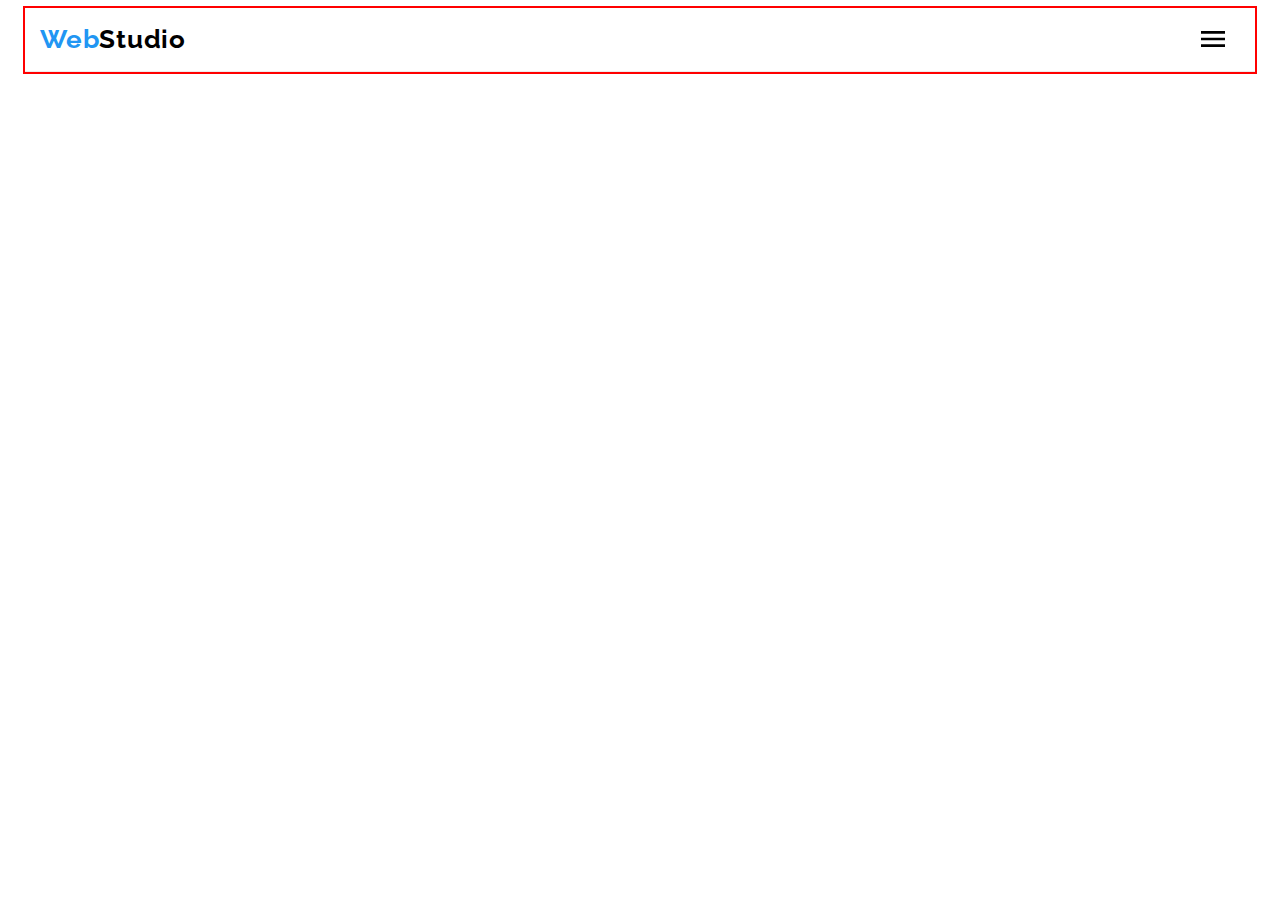
==== index.html @ 974c889e "header__mobile" ====
<!DOCTYPE html>
<html lang="uk">
  <head>
    <meta charset="UTF-8" />
    <meta http-equiv="X-UA-Compatible" content="IE=edge" />
    <meta name="viewport" content="width=device-width, initial-scale=1.0" />
    <title>WebStudio</title>
    <link rel="preconnect" href="https://fonts.googleapis.com" />
    <link rel="preconnect" href="https://fonts.gstatic.com" crossorigin />
    <link
      href="https://fonts.googleapis.com/css2?family=Raleway:wght@700&family=Roboto:wght@400;500;700;900&display=swap"
      rel="stylesheet"
    />
    <link
      rel="stylesheet"
      href="https://cdnjs.cloudflare.com/ajax/libs/modern-normalize/1.1.0/modern-normalize.min.css"
      integrity="sha512-wpPYUAdjBVSE4KJnH1VR1HeZfpl1ub8YT/NKx4PuQ5NmX2tKuGu6U/JRp5y+Y8XG2tV+wKQpNHVUX03MfMFn9Q=="
      crossorigin="anonymous"
      referrerpolicy="no-referrer"
    />
    <!-- <link rel="stylesheet" href="./css/styles.css" /> -->
    <link rel="stylesheet" href="./css/main.min.css" />
  </head>
  <body>
    <!--Верхня лінія/Header-->
    <header class="header">
      <div class="container header__container">
        <nav class="header__navigation">
          <a href="" class="logo header__logo" lang="en"
            >Web<span class="header__logo-studio">Studio</span></a
          >
          <button type="button" class="header__menu-open" data-modal-open>
            <svg width="40" height="40">
              <use href="./images/icons.svg#icon-menu-open"></use>
            </svg>
          </button>
          <!-- <ul class="header__nav">
            <li class="header__item">
              <a href="./index.html" class="link current">Студія</a>
            </li>
            <li class="header__item">
              <a href="./portfolio.html" class="link">Портфоліо</a>
            </li>
            <li class="header__item"><a href="" class="link">Контакти</a></li>
          </ul> -->
        </nav>
        <!-- <ul class="header__contacts">
          <li>
            <div class="header__contacts-soc">
              <a
                href="mailto:info@devstudio.com"
                class="link header__contacts-link"
                >info@devstudio.com<svg
                  class="header__contacts-icon"
                  width="16"
                  height="12"
                >
                  <use href="./images/icons.svg#icon-envelope"></use></svg
              ></a>
            </div>
          </li>
          <li>
            <div class="header__contacts-soc">
              <a href="tel:+380961111111" class="link header__contacts-link"
                >+38 096 111 11 11<svg
                  class="header__contacts-icon"
                  width="10"
                  height="16"
                >
                  <use href="./images/icons.svg#icon-smartphone"></use></svg
              ></a>
            </div>
          </li>
        </ul>         -->
      </div>
      <!--Мобільне меню-->
      <div class="container header__mobile-menu backdrop is-hidden" data-modal>
        <button type="button" class="header__menu-close" data-modal-close>
          <svg class="header__mobile-icon" width="40" height="40">
            <use href="./images/icons.svg#icon-menu-close"></use>
          </svg>
        </button>
        <div class="header__mobile-navigation">
          <ul class="header__mobile-nav">
            <li class="header__mobile-item">
              <a href="./index.html" class="link header__mobile-link current"
                >Студія</a
              >
            </li>
            <li class="header__mobile-item">
              <a href="./portfolio.html" class="link header__mobile-link"
                >Портфоліо</a
              >
            </li>
            <li class="header__mobile-item">
              <a href="" class="link header__mobile-link">Контакти</a>
            </li>
          </ul>
        </div>
        <ul class="header__mobile-contacts">
          <li class="header__mobile-tel">
            <a
              href="tel:+380961111111"
              class="link header__mobile-contacts-link"
              >+38 096 111 11 11</a
            >
          </li>
          <li class="header__mobile-email">
            <a
              href="mailto:info@devstudio.com"
              class="link header__mobile-contacts-link"
              >info@devstudio.com</a
            >
          </li>
        </ul>
        <div class="header__mobile-socials">
          <ul class="header__mobile-socials-list">
            <li class="header__mobile-socials-item">
              <a href="" class="link header__mobile-socials-link">Instagram</a>
            </li>
            <li class="header__mobile-socials-item">
              <a href="" class="link header__mobile-socials-link">Twitter</a>
            </li>
            <li class="header__mobile-socials-item">
              <a href="" class="link header__mobile-socials-link">Facebook</a>
            </li>
            <li class="header__mobile-socials-item">
              <a href="" class="link header__mobile-socials-link">LinkedIn</a>
            </li>
          </ul>
        </div>
      </div>
    </header>

    <main>
      <!--Шапка/Hero-->
      <!-- <section class="hero">
        <div class="container hero__container">
          <div class="hero__wrap">
            <h1 class="hero__title">ЕФЕКТИВНІ РІШЕННЯ ДЛЯ ВАШОГО БІЗНЕСУ</h1>
          <button type="button" class="hero__button" data-modal-open>
            Замовити послугу
          </button>
          </div>
        </div>
      </section> -->

      <!--<h2>Особливості</h2>-->
      <!-- <section class="features features__block">
        <div class="container features__container">
          <ul class="features__list">
            <li class="features__item">
              <div class="features__column">
                <svg class="features__icon" width="70" height="70">
                  <use href="./images/icons.svg#icon-antenna"></use>
                </svg>
              </div>
              <h3 class="features__title">УВАГА ДО ДЕТАЛЕЙ</h3>
              <p class="features__text">
                Ідейні міркування, і навіть початок повсякденної роботи з
                формування позиції.
              </p>
            </li>
            <li class="features__item">
              <div class="features__column">
                <svg class="features__icon" width="70" height="70">
                  <use href="./images/icons.svg#icon-clock"></use>
                </svg>
              </div>
              <h3 class="features__title">ПУНКТУАЛЬНІСТЬ</h3>
              <p class="features__text">
                Завдання організації, особливо рамки і місце навчання кадрів
                тягне у себе.
              </p>
            </li>
            <li class="features__item">
              <div class="features__column">
                <svg class="features__icon" width="70" height="70">
                  <use href="./images/icons.svg#icon-diagram"></use>
                </svg>
              </div>
              <h3 class="features__title">ПЛАНУВАННЯ</h3>
              <p class="features__text">
                Так само консультація з широким активом значною мірою зумовлює.
              </p>
            </li>
            <li class="features__item">
              <div class="features__column">
                <svg class="features__icon" width="70" height="70">
                  <use href="./images/icons.svg#icon-astronaut"></use>
                </svg>
              </div>
              <h3 class="features__title">СУЧАСНІ ТЕХНОЛОГІЇ</h3>
              <p class="features__text">
                Значимість цих проблем настільки очевидна, що реалізація
                планових завдань.
              </p>
            </li>
          </ul>
        </div>
      </section> -->

      <!--Чим ми займаємося-->
      <!-- <section class="specialty">
        <div class="container specialty__container">
          <h2 class="specialty__heading heading">Чим ми займаємося</h2>
          <ul class="specialty__list">
            <li>
              <div class="specialty__wrap">
                <p class="specialty__text">ДЕСКТОПНІ ДОДАТКИ</p>
                <img srcset="./images/box1-1x.jpg 1x, ./images/box1-2x.jpg 2x" src="./images/box1-1x.jpg" alt="веб-розробка" width="370" />
              </div>
            </li>
            <li>
              <div class="specialty__wrap">
                <p class="specialty__text">МОБІЛЬНІ ДОДАТКИ</p>
                <img srcset="./images/box2-1x.jpg 1x, ./images/box2-2x.jpg 2x" 
                  src="./images/box2-1x.jpg"
                  alt="розробка додатків"
                  width="370"
                />
              </div>
            </li>
            <li>
              <div class="specialty__wrap">
                <p class="specialty__text">ДИЗАЙНЕРСЬКІ РІШЕННЯ</p>
                <img srcset="./images/box3-1x.jpg 1x, ./images/box3-2x.jpg 2x" src="./images/box3-1x.jpg" alt="веб-дизайн" width="370" />
              </div>
            </li>
          </ul>
        </div>
      </section> -->

      <!--Наша команда-->
      <!-- <section class="user user__section">
        <div class="container user__container">
          <h2 class="user__heading heading">Наша команда</h2>
          <ul class="user__list">
            <li class="user__item">
              <picture>
                <source srcset="./images/igor-1200-1x.jpg 1x, ./images/igor-1200-2x.jpg 2x" media="(min-width: 1200px)">
                <source srcset="./images/igor-768-1x.jpg 1x, ./images/igor-768-2x.jpg 2x" media="(min-width: 768px)">
                <source srcset="./images/igor-480-1x.jpg 1x, ./images/igor-480-2x.jpg 2x" media="(max-width: 767px)">
                <img
                class="user__image"
                src="./images/igor.jpg"
                alt="Ігор Дем'яненко"
                width="450"
              />
              </picture>
              <div class="user__block">
                <h3 class="user__title">Ігор Дем'яненко</h3>
                <p class="user__text">Product Designer</p>
                <ul class="user__soc-list">
                  <li class="user__soc-item">
                    <a class="user__soc-link link" href="">
                      <svg class="user__soc-icon" width="20" height="20">
                        <use href="./images/icons.svg#icon-instagram"></use>
                      </svg>
                    </a>
                  </li>
                  <li class="user__soc-item">
                    <a class="user__soc-link link" href="">
                      <svg class="user__soc-icon" width="20" height="20">
                        <use href="./images/icons.svg#icon-twitter"></use>
                      </svg>
                    </a>
                  </li>
                  <li class="user__soc-item">
                    <a class="user__soc-link link" href="">
                      <svg class="user__soc-icon" width="20" height="20">
                        <use href="./images/icons.svg#icon-facebook"></use>
                      </svg>
                    </a>
                  </li>
                  <li class="user__soc-item">
                    <a class="user__soc-link link" href="">
                      <svg class="user__soc-icon" width="20" height="20">
                        <use href="./images/icons.svg#icon-linkedin"></use>
                      </svg>
                    </a>
                  </li>
                </ul>
              </div>
            </li>
            <li class="user__item">
              <picture>
                <source srcset="./images/olga-1200-1x.jpg 1x, ./images/olga-1200-2x.jpg 2x" media="(min-width: 1200px)">
                <source srcset="./images/olga-768-1x.jpg 1x, ./images/olga-768-2x.jpg 2x" media="(min-width: 768px)">
                <source srcset="./images/olga-480-1x.jpg 1x, ./images/olga-480-2x.jpg 2x" media="(max-width: 767px)">
                <img
                class="user__image"
                src="./images/olga.jpg"
                alt="Ольга Рєпіна"
                width="450"
              />
              </picture>
              <div class="user__block">
                <h3 class="user__title">Ольга Рєпіна</h3>
                <p class="user__text">Frontend Developer</p>
                <ul class="user__soc-list">
                  <li class="user__soc-item">
                    <a class="user__soc-link link" href="">
                      <svg class="user__soc-icon" width="20" height="20">
                        <use href="./images/icons.svg#icon-instagram"></use>
                      </svg>
                    </a>
                  </li>
                  <li class="user__soc-item">
                    <a class="user__soc-link link" href="">
                      <svg class="user__soc-icon" width="20" height="20">
                        <use href="./images/icons.svg#icon-twitter"></use>
                      </svg>
                    </a>
                  </li>
                  <li class="user__soc-item">
                    <a class="user__soc-link link" href="">
                      <svg class="user__soc-icon" width="20" height="20">
                        <use href="./images/icons.svg#icon-facebook"></use>
                      </svg>
                    </a>
                  </li>
                  <li class="user__soc-item">
                    <a class="user__soc-link link" href="">
                      <svg class="user__soc-icon" width="20" height="20">
                        <use href="./images/icons.svg#icon-linkedin"></use>
                      </svg>
                    </a>
                  </li>
                </ul>
              </div>
            </li>
            <li class="user__item">
              <picture>
                <source srcset="./images/nicholas-1200-1x.jpg 1x, ./images/nicholas-1200-2x.jpg 2x" media="(min-width: 1200px)">
                <source srcset="./images/nicholas-768-1x.jpg 1x, ./images/nicholas-768-2x.jpg 2x" media="(min-width: 768px)">
                <source srcset="./images/nicholas-480-1x.jpg 1x, ./images/nicholas-480-2x.jpg 2x" media="(max-width: 767px)">
                <img
                class="user__image"
                src="./images/nicholas.jpg"
                alt="Микола Тарасов"
                width="450"
              />
              </picture>
              <div class="user__block">
                <h3 class="user__title">Микола Тарасов</h3>
                <p class="user__text">Marketing</p>
                <ul class="user__soc-list">
                  <li class="user__soc-item">
                    <a class="user__soc-link link" href="">
                      <svg class="user__soc-icon" width="20" height="20">
                        <use href="./images/icons.svg#icon-instagram"></use>
                      </svg>
                    </a>
                  </li>
                  <li class="user__soc-item">
                    <a class="user__soc-link link" href="">
                      <svg class="user__soc-icon" width="20" height="20">
                        <use href="./images/icons.svg#icon-twitter"></use>
                      </svg>
                    </a>
                  </li>
                  <li class="user__soc-item">
                    <a class="user__soc-link link" href="">
                      <svg class="user__soc-icon" width="20" height="20">
                        <use href="./images/icons.svg#icon-facebook"></use>
                      </svg>
                    </a>
                  </li>
                  <li class="user__soc-item">
                    <a class="user__soc-link link" href="">
                      <svg class="user__soc-icon" width="20" height="20">
                        <use href="./images/icons.svg#icon-linkedin"></use>
                      </svg>
                    </a>
                  </li>
                </ul>
              </div>
            </li>
            <li class="user__item">
              <picture>
                <source srcset="./images/mykhailo-1200-1x.jpg 1x, ./images/mykhailo-1200-2x.jpg 2x" media="(min-width: 1200px)">
                <source srcset="./images/mykhailo-768-1x.jpg 1x, ./images/mykhailo-768-2x.jpg 2x" media="(min-width: 768px)">
                <source srcset="./images/mykhailo-480-1x.jpg 1x, ./images/mykhailo-480-2x.jpg 2x" media="(max-width: 767px)">
                <img
                class="user__image"
                src="./images/mykhailo.jpg"
                alt="Михайло Єрмаков"
                width="450"
              />
              </picture>
              <div class="user__block">
                <h3 class="user__title">Михайло Єрмаков</h3>
                <p class="user__text">UI Designer</p>
                <ul class="user__soc-list">
                  <li class="user__soc-item">
                    <a class="user__soc-link link" href="">
                      <svg class="user__soc-icon" width="20" height="20">
                        <use href="./images/icons.svg#icon-instagram"></use>
                      </svg>
                    </a>
                  </li>
                  <li class="user__soc-item">
                    <a class="user__soc-link link" href="">
                      <svg class="user__soc-icon" width="20" height="20">
                        <use href="./images/icons.svg#icon-twitter"></use>
                      </svg>
                    </a>
                  </li>
                  <li class="user__soc-item">
                    <a class="user__soc-link link" href="">
                      <svg class="user__soc-icon" width="20" height="20">
                        <use href="./images/icons.svg#icon-facebook"></use>
                      </svg>
                    </a>
                  </li>
                  <li class="user__soc-item">
                    <a class="user__soc-link link" href="">
                      <svg class="user__soc-icon" width="20" height="20">
                        <use href="./images/icons.svg#icon-linkedin"></use>
                      </svg>
                    </a>
                  </li>
                </ul>
              </div>
            </li>
          </ul>
        </div>
      </section> -->

      <!--Постійні клієнти-->
      <!-- <section class="clients clients__section">
        <div class="container clients__container">
          <h2 class="clients__heading heading">Постійні клієнти</h2>
          <ul class="clients__list">
            <li class="clients__item">
              <a class="clients__link link" href="">
                <svg class="clients__icon" width="106" height="60">
                  <use href="./images/icons.svg#icon-yaco"></use>
                </svg>
              </a>
            </li>
            <li class="clients__item">
              <a class="clients__link link" href="">
                <svg class="clients__icon" width="106" height="60">
                  <use
                    href="./images/icons.svg#icon-company_tagline_here"
                  ></use>
                </svg>
              </a>
            </li>
            <li class="clients__item">
              <a class="clients__link link" href="">
                <svg class="clients__icon" width="106" height="60">
                  <use href="./images/icons.svg#icon-company"></use>
                </svg>
              </a>
            </li>
            <li class="clients__item">
              <a class="clients__link link" href="">
                <svg class="clients__icon" width="106" height="60">
                  <use href="./images/icons.svg#icon-foster_peters"></use>
                </svg>
              </a>
            </li>
            <li class="clients__item">
              <a class="clients__link link" href="">
                <svg class="clients__icon" width="106" height="60">
                  <use href="./images/icons.svg#icon-brand"></use>
                </svg>
              </a>
            </li>
            <li class="clients__item">
              <a class="clients__link link" href="">
                <svg class="clients__icon" width="106" height="60">
                  <use href="./images/icons.svg#icon-company_tag_line"></use>
                </svg>
              </a>
            </li>
          </ul>
        </div>
      </section> -->
    </main>

    <!--Підвал-->
    <!-- <footer class="footer footer__block">
      <div class="footer__container container"> -->
    <!--Навігація-->
    <!-- <div class="footer__navigation">
          <a href="" class="footer__logo logo" lang="en"
            >Web<span class="foorer__logo-studio addres">Studio</span></a
          >
          <address class="footer__address">
            <a href="" class="footer__nav link addres"
              >м. Київ, пр-т Лесі Українки, 26</a
            ><br />
            <a href="mailto:info@devstudio.com" class="footer__nav link"
              >info@devstudio.com</a
            ><br />
            <a href="tel:+380961111111" class="footer__nav link"
              >+38 096 111 11 11</a
            >
          </address>
        </div> -->
    <!--Соц.мережа-->
    <!-- <div class="footer__socials">
          <h2 class="footer__heading">ПРИЄДНУЙТЕСЬ</h2>
          <ul class="footer__list">
            <li class="footer__item">
              <a class="footer__link link" href="">
                <svg class="footer__icon" width="20" height="20">
                  <use href="./images/icons.svg#icon-instagram"></use>
                </svg>
              </a>
            </li>
            <li class="footer__item">
              <a class="footer__link link" href="">
                <svg class="footer__icon" width="20" height="20">
                  <use href="./images/icons.svg#icon-twitter"></use>
                </svg>
              </a>
            </li>
            <li class="footer__item">
              <a class="footer__link link" href="">
                <svg class="footer__icon" width="20" height="20">
                  <use href="./images/icons.svg#icon-facebook"></use>
                </svg>
              </a>
            </li>
            <li class="footer__item">
              <a class="footer__link link" href="">
                <svg class="footer__icon" width="20" height="20">
                  <use href="./images/icons.svg#icon-linkedin"></use>
                </svg>
              </a>
            </li>
          </ul>
        </div> -->
    <!--Розсилка-->
    <!-- <div class="footer__newsletter">
          <h2 class="footer__heading">ПІДПИШІТЬСЯ НА РОЗСИЛКУ</h2>
          <form class="footer__form">
            <input
              type="email"
              name="mail"
              id="email"
              class="footer__input" placeholder=" "/>
            <label for="email" class="footer__label" id="email">E-mail</label>
            
            <span class="footer__form-link">
              <button type="submit" class="footer__button">
                Підписатися
                <svg class="footer__form-icon" width="20" height="20">
                  <use href="./images/icons.svg#icon-telegram"></use>
                </svg>
              </button>
            </span>
          </form>
        </div>
      </div>
    </footer> -->

    <!--Модальне вікно-->
    <!-- <div class="backdrop is-hidden" data-modal>
      <div class="modal">
        <button type="button" class="modal__button-icon" data-modal-close>
          <svg width="18" height="18">
            <use href="./images/icons.svg#icon-closeX"></use>
          </svg>
        </button>
        <p class="modal__title">Залиште свої дані, ми вам передзвонимо</p>
        <div role="group">
          <form class="modal__form">
            <label for="name" class="modal__form-label">І'мя</label>
            <div class="modal__form-field">
              <input
                type="text"
                name="name"
                id="name"
                class="modal__form-input"
                placeholder="І'мя"
                required
              />
              <svg class="modal__form-icon" width="18" height="18">
                <use href="./images/icons.svg#icon-person"></use>
              </svg>
            </div>
            <label for="tel" class="modal__form-label">Телефон</label>
            <div class="modal__form-field">
              <input
                type="tel"
                name="tel"
                id="tel"
                class="modal__form-input"
                placeholder="+380 (96) 111-11-11"
                required
                title="+380 (96) 111-11-11"
                pattern="[\+]\d{3}\s[\(]\d{2}[\)]\s\d{3}[\-]\d{2}[\-]\d{2}"
              />
              <svg class="modal__form-icon" width="18" height="18">
                <use href="./images/icons.svg#icon-phone"></use>
              </svg>
            </div>
            <label for="email" class="modal__form-label">Пошта</label>
            <div class="modal__form-field">
              <input
                type="email"
                name="mail"
                id="email"
                class="modal__form-input"
                placeholder="info@devstudio.com"
                required
              />
              <svg class="modal__form-icon" width="18" height="18">
                <use href="./images/icons.svg#icon-email"></use>
              </svg>
            </div>
            <div class="modal__comment">
              <label for="comment" class="modal__form-label">Коментар</label>
              <textarea
                name="comment"
                id="comment"
                class="modal__textarea"
                placeholder="Введіть текст"
              ></textarea>
            </div>
            <div class="modal__checkbox">
              <input
                type="checkbox"
                name="policy"
                class="modal__check visually-hidden"
                id="policy"
              />
              <label for="policy" class="modal__text">
                <span>
                  <svg class="modal__check-icon" width="16" height="15">
                    <use href="./images/icons.svg#icon-check_mark"></use>
                  </svg>
                </span>
                Погоджуюся з розсилкою та приймаю <a href="">Умови договору</a></label
              >
            </div>
            <div class="modal__button">
              <button type="submit" class="modal__button-form">Відправити</button>
            </div>
          </form>
        </div>
      </div>
    </div> -->

    <!--script_js-->
    <script src="./js/modal.js"></script>
  </body>
</html>
---- css/styles.css ----
/*.......vars........*/
/*основний колір тексту #212121; */
/*колір тексту заголовка #757575; */
/*акцент #2196F3; */
/* колір h1, лого в футері та адреси #FFFFFF; */
/*колір телефону та ел.адреси в футері rgba(255, 255, 255, 0.6);*/
/*логотип #000000;*/
/*колір основного фону #F5F5F5;*/
/*вторинний колір фону #F5F4FA;*/
/*колір шапки та футера #2F303A;*/
/*font-family: 'Raleway', sans-serif;
font-family: 'Roboto', sans-serif;*/

/* :root {
  --primary-text-color: #212121;
  --title-text-color: #757575;
  --accent-color: #2196f3;
  --subject-color: #ffffff;
  --footer-link-color: rgba(255, 255, 255, 0.6);
  --logo-color: #000000;
  --primary-bg-color: #f5f5f5;
  --secondary-bg-color: #F5F4FA;
  --nav-bg-color: #2f303a;
} */
/*.......vars........*/

/*.......reset........*/
/* h1,
h2,
h3,
h4,
h5,
h6,
p {
  margin: 0;
}

ul {
  list-style: none;
  margin: 0;
  padding: 0;
} */
/*.......reset........*/

/*.......common........*/
/* body {
  font-family: "Roboto", sans-serif;
  color: var(--title-text-color);
}

.header__nav,
.header__contacts,
.features-list,
.specialty-list,
.user-list,
.buttons,
.filter {
  list-style: none;
}

.link {
  text-decoration: none;
} */

/* .header__nav .link,
.buttons .button {
  color: var(--primary-text-color);
} */
/*.......common........*/

/*.......container........*/
/* .container {
  width: 1200px;
  padding-left: 15px;
  padding-right: 15px;
  margin: 0 auto;
} */
/*outline: 2px solid red;*/
/*.......container........*/




/*---------------------------Верхня лінія/Header------------------------------*/

/*.......header........*/
/* .header__container {
  display: flex;
  align-items: center;
  background-color: var(--subject-color);
  border-bottom: 1px solid #ECECEC;
}

.header__navigation {
  margin-right: auto;
  display: flex;
  align-items: center;
}

.header a {
  text-decoration: none;
  list-style: none;
}

.header__logo {
  padding-top: 24px;
  padding-bottom: 25px;
}

.logo {
  
  font-family: "Raleway", sans-serif;
  font-weight: 700;
  font-size: 26px;
  line-height: 1.1923;
  letter-spacing: 0.03em;
  color: var(--accent-color);
}

.header__logo-studio {
  color: var(--logo-color);
}

.header__nav {
  font-weight: 500;
  font-size: 14px;
  line-height: 1.1429;
  letter-spacing: 0.02em;
  display: flex;
  gap: 50px;  
  margin-left: 93px;
  color: var(--accent-color);
}

.header__item .link {
  padding: 32px 0;
  position: relative;
  transition: color 250ms cubic-bezier(0.4, 0, 0.2, 1);
}

.link:hover,
.link:focus {
  color: var(--accent-color);
}

.header__nav .current {
  color: var(--accent-color);
}

.current::after {
  content: '';
  position: absolute;
  width: 100%;
  height: 4px;
  left: 0;
  bottom: 0;
  border-radius: 2px;  
  background-color: var(--accent-color);
  display: flex;
  align-items: flex-end;
  justify-content: end;
}

.header__contacts {
  display: flex;
  align-items: center;
}

.header__contacts-soc .header__contacts-link {
  font-weight: 500;
  font-size: 14px;
  line-height: 1.1429;
  letter-spacing: 0.02em;
  color: var(--title-text-color);
  fill: var(--title-text-color);
  display: flex;
  align-items: center;
  flex-direction: row-reverse;
  margin-left: 50px;
  transition: color 250ms cubic-bezier(0.4, 0, 0.2, 1);
}

.header__contacts-link:hover,
.header__contacts-link:focus {
  color: var(--accent-color);
  fill: var(--accent-color);
}

.header__contacts-icon {
  margin-right: 10px;
} */
/*.......header........*/


/*---------------------------------Шапка/Hero------------------------------*/
/*.......hero........*/
/* .hero {
  width: 1600px;
  height: 600px;
  margin: 0 auto;
  padding-top: 200px;
  padding-bottom: 200px;
  background-image: linear-gradient(rgba(47, 48, 58, 0.4), rgba(47, 48, 58, 0.4)), url(../images/hero.jpg);
  background-repeat: no-repeat;
  background-position: center;
}

.hero-title {
  width: 696px;
  margin: 0 auto; 
  font-weight: 900;
  font-size: 44px;
  line-height: 1.3636;
  letter-spacing: 0.06em;
  text-align: center;
  color: var(--subject-color);
  margin-bottom: 30px;
}

.hero-button {
  min-width: 216px;
  height: 50px;
  display: block;
  margin: 0 auto;
  font-family: inherit;
  font-weight: 700;
  font-size: 16px;
  line-height: 1.875;
  letter-spacing: 0.06em;
  color: var(--subject-color);
  background-color: var(--accent-color);
  border: none;
  cursor: pointer;
  box-shadow: 0px 4px 4px rgba(0, 0, 0, 0.15);
  border-radius: 4px;
  transition: background-color 250ms cubic-bezier(0.4, 0, 0.2, 1),
  color 250ms cubic-bezier(0.4, 0, 0.2, 1);
}

.hero-button:hover,
.hero-button:focus {
  color: var(--primary-text-color);
  background-color: var(--secondary-bg-color);
} */
/*.......hero........*/


/*------------------------------Особливості/Features--------------------------*/
/*.......features........*/
/* .features {
  padding-top: 94px;
  padding-bottom: 94px;
}

.features .features-title {
  color: var(--primary-text-color);
}

.features-item {
  width: 270px;
}

.features-title {
  margin-bottom: 10px;
  font-size: 14px;
  line-height: 1.1429;
  letter-spacing: 0.03em;
}

.features-list {
  display: flex;
  gap: 30px;
}

.features-list p {
  font-size: 14px;
  line-height: 1.7143;
  letter-spacing: 0.03em;
  display: flex;
  gap: 30px;
}

.features-block {
  margin-bottom: 30px;
  width: 270px;
  height: 120px;
  display: flex;
  align-items: center;
  justify-content: center;
  background-color: var(--secondary-bg-color);
  border-radius: 4px;
} */
/*.......features........*/


/*--------------------------------Чим ми займаємося------------------*/
/*.......title........*/
/* .heading {
  text-align: center;
  font-size: 36px;
  line-height: 1.1667;
  letter-spacing: 0.03em;
  margin-bottom: 50px;
  color: var(--primary-text-color);
} */
/*.......title........*/

/*.......specialty........*/
/* .specialty {
  padding-bottom: 95px;
}

.specialty-list {
  margin-right: auto;
  display: flex;
  align-items: center;
  gap: 30px;
}

.specialty-top-wrap {
  position: relative;
}

.specialty-top-text {
  position: absolute;
  bottom: 0;
  background-color: rgba(47, 48, 58, 0.8);
  font-weight: 700;
  font-size: 14px;
  line-height: 1.1429;
  letter-spacing: 0.03em;
  color: var(--subject-color);
  width: 370px;
  height: 70px;
  display: flex;
  justify-content: center;
  align-items: center;
} */
/*.......specialty........*/


/*-----------------------------------Наша команда------------------*/
/*.......user........*/
/* .section-user {
  padding-top: 94px;
  padding-bottom: 94px;
  background-color: var(--secondary-bg-color);
}

.user-list {
  margin-right: auto;
  display: flex;
  align-items: center;
  gap: 30px;
}

.user-item {
  box-shadow: 0px 1px 3px rgba(0, 0, 0, 0.12), 0px 1px 1px rgba(0, 0, 0, 0.14), 0px 2px 1px rgba(0, 0, 0, 0.2);
  border-radius: 0px 0px 4px 4px;
}

.user-block {
  padding-top: 30px;
  padding-bottom: 30px;
  flex-wrap: wrap;
  text-align: center;
  background-color: var(--subject-color);
}

.user-image {
  display: block;
}

.user-title {
  margin-bottom: 10px;
  font-weight: 500;
  font-size: 16px;
  line-height: 1.1875;
  letter-spacing: 0.03em;
  color: var(--primary-text-color);
}
.user-list p {
  font-size: 16px;
  line-height: 1.1875;
  letter-spacing: 0.03em;
  margin-bottom: 16px;
}
/*.......user........*/
/* .user-soc-list,
.footer-soc-list {
  display: flex;
  justify-content: center;
  gap: 10px;
} */
/*.......user........*/


/* .user-soc-item,
.footer-soc-item {
  width: 44px;
  height: 44px;
}

.user-soc-link {
  width: 100%;
  height: 100%;
  border-radius: 50%;
  display: flex;
  align-items: center;
  justify-content: center;  
  transition: background-color 250ms cubic-bezier(0.4, 0, 0.2, 1);
}

.user-soc-link:hover,
.user-soc-link:focus {
  background-color: var(--accent-color);
}

.user-soc-icon {
  fill: #AFB1B8;
  transition: fill 250ms cubic-bezier(0.4, 0, 0.2, 1);
}

.user-soc-link:hover .user-soc-icon,
.user-soc-link:focus .user-soc-icon {
  fill: var(--subject-color);
} */
/*.......user........*/


/*------------------------------Постійні клієнти---------------------------*/
/*.......clients........*/
/* .section-clients {
  padding-top: 94px;
  padding-bottom: 94px;
}

.clients-list {
  display: flex;
  justify-content: center;
  gap: 30px;
}

.clients-link {
  width: 170px;
  height: 92px;
  border-radius: 4px;
  border: 1px solid #AFB1B8;
  display: flex;
  align-items: center;
  justify-content: center;  
  transition: border-color 250ms cubic-bezier(0.4, 0, 0.2, 1);
}

.clients-link:hover,
.clients-link:focus {  
  border-color: var(--accent-color);
}

.clients-soc-icon {
  fill: #AFB1B8;
  transition: fill 250ms cubic-bezier(0.4, 0, 0.2, 1);
}

.clients-link:hover .clients-soc-icon,
.clients-link:focus .clients-soc-icon {
  fill: var(--accent-color);
} */
/*.......clients........*/


/*---------------------------------Футер--------------------------------*/
/*.......footer........*/
/* .............Навігація.............. */
/* .footer {
  padding-top: 60px;
  padding-bottom: 60px;
  display: block;
  justify-content: flex-start;
  background-color: var(--nav-bg-color);
}

.footer__container {
  display: flex;
  gap: 70px;
}

.footer__navigation {  
  width: 231px;
}

.logo .footer__link,
.footer__link {
  display: block;
  margin-bottom: 20px;
  }

.footer a {
  text-decoration: none;
}

.foorer__logo-studio,
.addres {
  color: var(--subject-color);
}

.nav-link,
.nav-tel {  
  color: var(--footer-link-color);  
}

.footer__location,
.footer__email {  
  display: inline-block;
  margin-bottom: 9px;
}

.addres,
.nav-link {
  font-size: 14px;
  line-height: 1.7143;
  letter-spacing: 0.03em;
  font-style: normal;
  transition: color 250ms cubic-bezier(0.4, 0, 0.2, 1);
}

.addres:hover,
.addres:focus {
  color: var(--accent-color);
}

.nav-link:hover,
.nav-link:focus {
  color: var(--accent-color);
} */

/* ..........Соц.мережа.............. */
/* .footer-icon-block {
  display: block;
  align-items: center;
}

.footer-heading {
  font-weight: 700;
  font-size: 14px;
  line-height: 1.1428;
  letter-spacing: 0.03em;
  color: var(--subject-color);
  margin-bottom: 20px;
}

.footer-soc-icon {
  fill: var(--subject-color);
}

.footer-soc-link {
  width: 100%;
  height: 100%;
  background-color: rgba(255, 255, 255, 0.1);
  border-radius: 50%;
  display: flex;
  align-items: center;
  justify-content: center;
  transition: background-color 250ms cubic-bezier(0.4, 0, 0.2, 1),
  fill 250ms cubic-bezier(0.4, 0, 0.2, 1);
}

.footer-soc-link:hover,
.footer-soc-link:focus {
  background-color: var(--accent-color);
}

.footer-soc-link:hover .footer-soc-icon,
.footer-soc-link:focus .footer-soc-icon {
  fill: var(--subject-color);
} */

/* ..........Розсилка.............. */

/* .footer-newsletter {
  position: relative;
}

.footer-form {
  display: flex;
  align-items: center;
  justify-content: center;
  gap: 12px;
}

.footer-input {
  display: flex;
  align-items: center;
  width: 358px;
  height: 50px;
  border: 1px solid rgba(255, 255, 255, 0.3);
  filter: drop-shadow(0px 4px 4px rgba(0, 0, 0, 0.15));
  border-radius: 4px;
  background-color: transparent;
  outline: transparent;
  transition: color 250ms cubic-bezier(0.4, 0, 0.2, 1), transform 250ms cubic-bezier(0.4, 0, 0.2, 1), border-color 250ms cubic-bezier(0.4, 0, 0.2, 1);
  color: rgba(255, 255, 255, 0.6);
  font-size: 16px;
  padding-left: 16px;
}

.footer-input:focus + .footer-label,
.footer-input:hover + .footer-label,
.footer-input:not(:placeholder-shown) + .footer-label {
  transform: translateX(-100%);
  color: var(--accent-color);
}

.footer-input:focus,
.footer-input:hover,
.footer-input:not(:placeholder-shown) {
  border-color: var(--accent-color);
}

.footer-label {
  position: absolute;
  left: 0;
  padding-left: 16px;
  font-size: 16px;
  line-height: 1.25;
  display: flex;
  align-items: center;
  letter-spacing: 0.03em;
  color: rgba(255, 255, 255, 0.6);
  transition: transform 250ms cubic-bezier(0.4, 0, 0.2, 1),
  color 250ms cubic-bezier(0.4, 0, 0.2, 1);
}

.footer-form-link {
  display: flex;
  align-items: center;
  justify-content: center;
  transition: background-color 250ms cubic-bezier(0.4, 0, 0.2, 1);
}

.footer-form-link:hover,
.footer-form-link:focus {
  background-color: var(--accent-color);
}

.footer-form-icon {
  fill: var(--subject-color);
  transition: fill 250ms cubic-bezier(0.4, 0, 0.2, 1);
}

.footer-form-link:hover .footer-form-icon,
.footer-form-link:focus .footer-form-icon {
  fill: var(--subject-color);
}

.footer-button {
  padding: 10px 28px;
  display: flex;
  align-items: center;
  width: 200px;
  height: 50px;
  color: var(--subject-color);
  background-color: var(--accent-color);
  border-radius: 4px;
  border: none;
  box-shadow: transparent;
  font-weight: 700;
  letter-spacing: 0.06em;
  gap: 10px;
} */
/*.......footer........*/


/*--------------------------------Портфоліо------------------------------*/
/*.......portfolio........*/
/*.........Кнопки........*/
/* .filter-button {
  padding-top: 94px;
  padding-bottom: 94px;
  background-color: #ffffff;
}

.buttons {
  display: flex;
  justify-content: center;
  gap: 8px;
  margin-bottom: 50px;
}

.button-filters {
  align-items: center;
  padding: 6px 22px;
  font-family: inherit;
  font-weight: 500;
  font-size: 16px;
  line-height: 1.625;
  letter-spacing: 0.03em;
  color: var(--primary-text-color);
  background-color: var(--secondary-bg-color);
  border: none;
  cursor: pointer;
  border-radius: 4px;
  transition: background-color 250ms cubic-bezier(0.4, 0, 0.2, 1),
  color 250ms cubic-bezier(0.4, 0, 0.2, 1), box-shadow 250ms cubic-bezier(0.4, 0, 0.2, 1);
}

.button-filters:hover,
.button-filters:focus {
  color: var(--subject-color);
  background-color: var(--accent-color);
  box-shadow: 0px 3px 1px rgba(0, 0, 0, 0.1), 0px 1px 2px rgba(0, 0, 0, 0.08), 0px 2px 2px rgba(0, 0, 0, 0.12);
}

.button-filters.flowing {
  color: var(--subject-color);
  background-color: var(--accent-color);
} */

/*.............Зображення...........*/
/* .filter {
  display: flex;
  flex-wrap: wrap;
  justify-content: center;
  gap: 30px;
  
}

.filter .filter-list {
  background-color: var(--subject-color);
}

.filter-link {
  display: block;
  text-decoration: none;
  list-style: none;
  color: var(--title-text-color);
  transition: box-shadow 250ms cubic-bezier(0.4, 0, 0.2, 1);
  }

.filter-link:hover,
.filter-link:focus {
  box-shadow: 0px 1px 1px rgba(0, 0, 0, 0.12), 0px 4px 4px rgba(0, 0, 0, 0.06), 1px 4px 6px rgba(0, 0, 0, 0.16);
}

.filter-link:hover .filter-top-text {
  transform: translateY(0);
}

.filter-top-wrap {
  position: relative;
  overflow: hidden;
}

.filter-top-text {
  position: absolute;
  top: 0;
  background: rgba(33, 150, 243, 0.9);
  font-size: 18px;
  line-height: 1.5555;
  letter-spacing: 0.03em;
  color: var(--subject-color);
  padding: 63px 24px;
  height: 100%;
  transform: translateY(100%);
  transition: transform 250ms linear;
  overflow: auto;
}

.filter-image {
  display: block;
}

.filter-block {
  border: 1px solid #EEEEEE;
  border-top: transparent;
  padding: 20px 24px;
}

.section-title {
  margin-bottom: 4px;
  font-size: 18px;
  line-height: 2;
  letter-spacing: 0.06em;
  color: var(--primary-text-color);
}

.filter-text {
  font-size: 16px;
  line-height: 1.875;
  letter-spacing: 0.03em;
} */
/*.......portfolio........*/


/*--------------------------------Модальне вікно------------------------------*/
/*.......modal........*/
/* .backdrop {
  position: fixed;
  top: 0;
  width: 100%;
  height: 100%;
  background-color: rgba(0, 0, 0, 0.3);
  transition: opacity 250ms linear, visibility 250ms linear;
}

.modal {
  width: 528px;
  min-height: 581px;
  background: var(--subject-color);
  box-shadow: 0px 1px 3px rgba(0, 0, 0, 0.12), 0px 1px 1px rgba(0, 0, 0, 0.14), 0px 2px 1px rgba(0, 0, 0, 0.2);
  border-radius: 4px;
  position: absolute;
  top: 50%;
  left: 50%;
  transform: translate(-50%, -50%) scale(1);
  transition: transform 250ms linear;
  padding: 40px;
}

.backdrop.is-hidden .modal {
  transform: translate(-50%, -50%) scale(1.5);
}

.modal-close {
  position: absolute;
  right: 8px;
  top: 8px;
  width: 30px;
  height: 30px;  
  border: 1px solid rgba(0, 0, 0, 0.1);
  border-radius: 50%;
  display: flex;
  align-items: center;
  justify-content: center;
  background: transparent;
  cursor: pointer;
  transition: fill 250ms cubic-bezier(0.4, 0, 0.2, 1);
}

.modal-close:hover {
  fill: var(--accent-color);
}

.is-hidden {
  opacity: 0;
  visibility: hidden;
  pointer-events: none;
}

.fotm-title {
  font-weight: 700;
  font-size: 20px;
  line-height: 1.15;
  text-align: center;
  letter-spacing: 0.03em;
  color: var(--primary-text-color);
  margin-bottom: 12px;
}

.form {
  width: 448px;
  margin-left: auto;
  margin-right: auto;
}

.form-label {
  font-size: 12px;
  line-height: 1.1667;
  letter-spacing: 0.01em;
  height: 14px;
  margin-bottom: 4px;
  display: block;
  position: relative;
}

.form-field {
  position: relative;
  display: flex;
  flex-direction: column;
  margin-bottom: 10px;
}

.form-input {
  width: 100%;
  height: 40px;
  outline: transparent;
  border: 1px solid rgba(33, 33, 33, 0.2);
  border-radius: 4px;
  padding-left: 42px;
  font-size: 12px;
  transition: border-color 250ms cubic-bezier(0.4, 0, 0.2, 1),
  fill 250ms cubic-bezier(0.4, 0, 0.2, 1);;
}

.modal-form-icon {
  position: absolute;
  left: 15px;
  top: 50%;
  transform: translateY(-50%);
}

.form-input:focus,
.form-input:hover {
  border-color: var(--accent-color);
}

.form-input:focus + .modal-form-icon,
.form-input:hover + .modal-form-icon {
  fill: var(--accent-color);
}

.form-comment {
  position: relative;
  display: flex;
  flex-direction: column;
  margin-bottom: 20px;
}

.form-textarea {
  width: 100%;
  height: 120px;
  border: 1px solid rgba(33, 33, 33, 0.2);
  border-radius: 4px;
  resize: none;
  padding: 12px 16px; 
  font-weight: 400;
  font-size: 12px;
  line-height: 1.1667;
  letter-spacing: 0.01em;
  outline:none;
  color: rgba(117, 117, 117, 0.5);
  transition: border-color 250ms cubic-bezier(0.4, 0, 0.2, 1);
}

.form-textarea:focus,
.form-textarea:hover {
  border-color: var(--accent-color);
  color: var(--logo-color);
}

.form-input:not(:focus):not(:placeholder-shown):valid {
  background-color: rgba(0, 128, 0, 0.15);
}

.form-input:not(:focus):not(:placeholder-shown):invalid {
  background-color: rgba(128, 19, 0, 0.15);
}

.form-checkbox {
  position: relative;
  display: flex;
  flex-direction: column;
  align-items: center;
  margin-bottom: 30px;
}

.check-text {
  font-size: 14px;
  line-height: 1.7123px;
  letter-spacing: 0.03em;
  display: flex;
  align-items: center;
  position: relative;
  height: 24px;
}

.visually-hidden {
  clip: rect(0 0 0 0);
  clip-path: inset(50%);
  height: 1px;
  overflow: hidden;
  position: absolute;
  white-space: nowrap;
  width: 1px;
}

.check-text span {
  position: relative;
  left: 0;  
  width: 16px;
  height: 15px;
  border: 2px solid var(--primary-text-color);
  border-radius: 2px;
  margin-right: 7px;
  display: flex;
  align-items: center;
  justify-content: center;
  fill: transparent;
}

.form-check:checked + .check-text span {
  background-color: var(--accent-color);
  border: none;
  fill: var(--subject-color);
}

.form-check:focus + .check-text span {
  border-color: var(--accent-color);
}

.check-text a {
  margin-left: 7px;
  text-decoration: underline;
  color: var(--accent-color);
}

.form-button {
  display: flex;
  justify-content: center;
}

.button-form {
  display: block;
  align-items: center;
  justify-content: center;
  font-family: inherit;
  padding: 10px 52px;
  background-color: var(--accent-color);
  border: none;
  box-shadow: transparent;
  border-radius: 4px;
  font-weight: 700;
  font-size: 16px;
  line-height: 1.875;
  text-align: center;
  letter-spacing: 0.06em;
  color: var(--subject-color);
  cursor: pointer;
  box-shadow: 0px 4px 4px rgba(0, 0, 0, 0.15);
} */
/*.......modal........*/
---- css/main.min.css ----
:root{--primary-text-color: #212121;--title-text-color: #757575;--accent-color: #2196f3;--subject-color: #ffffff;--footer-link-color: rgba(255, 255, 255, 0.6);--logo-color: #000000;--primary-bg-color: #f5f5f5;--secondary-bg-color: #F5F4FA;--nav-bg-color: #2f303a;--background-image-color: linear-gradient(rgba(47, 48, 58, 0.4), rgba(47, 48, 58, 0.4))}h1,h2,h3,h4,h5,h6,p{margin:0}ul{list-style:none;margin:0;padding:0}img{width:100%;max-width:100%;height:auto}body{font-family:"Roboto",sans-serif;color:var(--title-text-color)}.logo,.header__nav,.header__contacts,.features__list,.specialty__list,.user__list,.buttons,.filter{list-style:none}.logo,.link{text-decoration:none}.header__nav .link,.buttons .button{color:var(--primary-text-color)}.container{width:100%;padding-left:15px;padding-right:15px;margin:0 auto;outline:2px solid red}@media screen and (min-width: 480px){.container{max-width:480px}}@media screen and (min-width: 768px){.container{max-width:768px}}@media screen and (min-width: 1200px){.container{max-width:1200px}}.heading{text-align:center;font-size:36px;line-height:1.1667;letter-spacing:.03em;margin-bottom:50px;color:var(--primary-text-color)}.backdrop{position:fixed;top:0;width:100%;height:100%;background-color:rgba(0,0,0,.3);-webkit-transition:opacity 250ms linear,visibility 250ms linear;transition:opacity 250ms linear,visibility 250ms linear}.modal{width:528px;min-height:581px;background:var(--subject-color);-webkit-box-shadow:0px 1px 3px rgba(0,0,0,.12),0px 1px 1px rgba(0,0,0,.14),0px 2px 1px rgba(0,0,0,.2);box-shadow:0px 1px 3px rgba(0,0,0,.12),0px 1px 1px rgba(0,0,0,.14),0px 2px 1px rgba(0,0,0,.2);border-radius:4px;position:absolute;top:50%;left:50%;-webkit-transform:translate(-50%, -50%) scale(1);transform:translate(-50%, -50%) scale(1);-webkit-transition:-webkit-transform 250ms linear;transition:-webkit-transform 250ms linear;transition:transform 250ms linear;transition:transform 250ms linear, -webkit-transform 250ms linear;padding:40px}.backdrop.is-hidden .modal{-webkit-transform:translate(-50%, -50%) scale(1.5);transform:translate(-50%, -50%) scale(1.5)}.modal__button-icon{position:absolute;right:8px;top:8px;width:30px;height:30px;border:1px solid rgba(0,0,0,.1);border-radius:50%;display:-webkit-box;display:-ms-flexbox;display:flex;-webkit-box-align:center;-ms-flex-align:center;align-items:center;-webkit-box-pack:center;-ms-flex-pack:center;justify-content:center;background:rgba(0,0,0,0);cursor:pointer;-webkit-transition:fill 250ms cubic-bezier(0.4, 0, 0.2, 1);transition:fill 250ms cubic-bezier(0.4, 0, 0.2, 1)}.modal__button-icon:hover{fill:var(--accent-color)}.is-hidden{opacity:0;visibility:hidden;pointer-events:none}.modal__title{font-weight:700;font-size:20px;line-height:1.15;text-align:center;letter-spacing:.03em;color:var(--primary-text-color);margin-bottom:12px}.modal__form{width:448px;margin-left:auto;margin-right:auto}.modal__form-label{font-size:12px;line-height:1.1667;letter-spacing:.01em;height:14px;margin-bottom:4px;display:block;position:relative}.modal__form-field{position:relative;display:-webkit-box;display:-ms-flexbox;display:flex;-webkit-box-orient:vertical;-webkit-box-direction:normal;-ms-flex-direction:column;flex-direction:column;margin-bottom:10px}.modal__form-input{width:100%;height:40px;outline:rgba(0,0,0,0);border:1px solid rgba(33,33,33,.2);border-radius:4px;padding-left:42px;font-size:12px;-webkit-transition:border-color 250ms cubic-bezier(0.4, 0, 0.2, 1),fill 250ms cubic-bezier(0.4, 0, 0.2, 1);transition:border-color 250ms cubic-bezier(0.4, 0, 0.2, 1),fill 250ms cubic-bezier(0.4, 0, 0.2, 1)}.modal__form-input:focus,.modal__form-input:hover{border-color:var(--accent-color)}.modal__form-icon{position:absolute;left:15px;top:50%;-webkit-transform:translateY(-50%);transform:translateY(-50%)}.modal__form-input:focus+.modal__form-icon,.modal__form-input:hover+.modal__form-icon{fill:var(--accent-color)}.modal__comment{position:relative;display:-webkit-box;display:-ms-flexbox;display:flex;-webkit-box-orient:vertical;-webkit-box-direction:normal;-ms-flex-direction:column;flex-direction:column;margin-bottom:20px}.modal__textarea{width:100%;height:120px;border:1px solid rgba(33,33,33,.2);border-radius:4px;resize:none;padding:12px 16px;font-weight:400;font-size:12px;line-height:1.1667;letter-spacing:.01em;outline:none;color:rgba(117,117,117,.5);-webkit-transition:border-color 250ms cubic-bezier(0.4, 0, 0.2, 1);transition:border-color 250ms cubic-bezier(0.4, 0, 0.2, 1)}.modal__textarea:focus,.modal__textarea:hover{border-color:var(--accent-color);color:var(--logo-color)}.modal__form-input:not(:focus):not(:-moz-placeholder-shown):valid{background-color:rgba(0,128,0,.15)}.modal__form-input:not(:focus):not(:-ms-input-placeholder):valid{background-color:rgba(0,128,0,.15)}.modal__form-input:not(:focus):not(:placeholder-shown):valid{background-color:rgba(0,128,0,.15)}.modal__form-input:not(:focus):not(:-moz-placeholder-shown):invalid{background-color:rgba(128,19,0,.15)}.modal__form-input:not(:focus):not(:-ms-input-placeholder):invalid{background-color:rgba(128,19,0,.15)}.modal__form-input:not(:focus):not(:placeholder-shown):invalid{background-color:rgba(128,19,0,.15)}.modal__checkbox{position:relative;display:-webkit-box;display:-ms-flexbox;display:flex;-webkit-box-orient:vertical;-webkit-box-direction:normal;-ms-flex-direction:column;flex-direction:column;-webkit-box-align:center;-ms-flex-align:center;align-items:center;margin-bottom:30px}.modal__text{font-size:14px;line-height:1.7123px;letter-spacing:.03em;display:-webkit-box;display:-ms-flexbox;display:flex;-webkit-box-align:center;-ms-flex-align:center;align-items:center;position:relative;height:24px}.visually-hidden{clip:rect(0 0 0 0);-webkit-clip-path:inset(50%);clip-path:inset(50%);height:1px;overflow:hidden;position:absolute;white-space:nowrap;width:1px}.modal__text span{position:relative;left:0;width:16px;height:15px;border:2px solid var(--primary-text-color);border-radius:2px;margin-right:7px;display:-webkit-box;display:-ms-flexbox;display:flex;-webkit-box-align:center;-ms-flex-align:center;align-items:center;-webkit-box-pack:center;-ms-flex-pack:center;justify-content:center;fill:rgba(0,0,0,0)}.modal__check:checked+.modal__text span{background-color:var(--accent-color);border:none;fill:var(--subject-color)}.modal__check:focus+.modal__text span{border-color:var(--accent-color)}.modal__text a{margin-left:7px;text-decoration:underline;color:var(--accent-color)}.modal__button{display:-webkit-box;display:-ms-flexbox;display:flex;-webkit-box-pack:center;-ms-flex-pack:center;justify-content:center}.modal__button-form{display:block;-webkit-box-align:center;-ms-flex-align:center;align-items:center;-webkit-box-pack:center;-ms-flex-pack:center;justify-content:center;font-family:inherit;padding:10px 52px;background-color:var(--accent-color);border:none;-webkit-box-shadow:rgba(0,0,0,0);box-shadow:rgba(0,0,0,0);border-radius:4px;font-weight:700;font-size:16px;line-height:1.875;text-align:center;letter-spacing:.06em;color:var(--subject-color);cursor:pointer;-webkit-box-shadow:0px 4px 4px rgba(0,0,0,.15);box-shadow:0px 4px 4px rgba(0,0,0,.15)}.header__container{background-color:var(--subject-color);border-bottom:1px solid #ececec}.header__navigation{margin-right:auto;display:-webkit-box;display:-ms-flexbox;display:flex;-webkit-box-align:center;-ms-flex-align:center;align-items:center;-webkit-box-pack:justify;-ms-flex-pack:justify;justify-content:space-between}.header__logo{padding-top:16px;padding-bottom:16px}.logo{font-family:"Raleway",sans-serif;font-weight:700;font-size:26px;line-height:1.1923;letter-spacing:.03em;color:var(--accent-color)}.header__logo-studio{color:var(--logo-color)}.header__menu-open{display:-webkit-box;display:-ms-flexbox;display:flex;-webkit-box-pack:justify;-ms-flex-pack:justify;justify-content:space-between;padding-top:10px;padding-bottom:10px;border:1px solid rgba(0,0,0,0);-webkit-box-align:center;-ms-flex-align:center;align-items:center;-webkit-box-pack:center;-ms-flex-pack:center;justify-content:center;background:rgba(0,0,0,0);cursor:pointer;-webkit-transition:fill 250ms cubic-bezier(0.4, 0, 0.2, 1);transition:fill 250ms cubic-bezier(0.4, 0, 0.2, 1)}.header__menu-open:hover{fill:var(--accent-color)}.backdrop{background-color:var(--subject-color);-webkit-transition:opacity 250ms linear,visibility 250ms linear;transition:opacity 250ms linear,visibility 250ms linear}.header__mobile-menu{position:fixed;width:100%;height:100vh;max-width:none;margin-right:auto;padding:0;padding-top:48px;padding-left:40px;top:50%;left:50%;-webkit-transform:translate(-50%, -50%) scale(1);transform:translate(-50%, -50%) scale(1);-webkit-transition:-webkit-transform 250ms linear;transition:-webkit-transform 250ms linear;transition:transform 250ms linear;transition:transform 250ms linear, -webkit-transform 250ms linear}.backdrop.is-hidden .header__mobile-menu{-webkit-transform:translate(-50%, -50%) scale(1.5);transform:translate(-50%, -50%) scale(1.5)}.header__menu-close{position:absolute;top:10px;right:15px;display:-webkit-box;display:-ms-flexbox;display:flex;border:1px solid rgba(0,0,0,0);background:rgba(0,0,0,0);cursor:pointer;-webkit-transition:fill 250ms cubic-bezier(0.4, 0, 0.2, 1);transition:fill 250ms cubic-bezier(0.4, 0, 0.2, 1)}.header__menu-close:hover{fill:var(--accent-color)}.header__mobile-navigation{margin-bottom:302px}.header__mobile-navigation .current{color:var(--accent-color)}.header__mobile-item{margin-bottom:32px}.header__mobile-item:last-child{margin-bottom:0}.header__mobile-link{font-weight:500;font-size:40px;line-height:1.175;letter-spacing:.02em;color:var(--primary-text-color);margin-bottom:32px}.header__mobile-contacts{text-decoration:none;margin-bottom:64px}.header__mobile-tel{font-weight:500;font-size:34px;line-height:1.1764;letter-spacing:.02em;margin-bottom:32px}.header__mobile-tel .header__mobile-contacts-link{color:var(--accent-color)}.header__mobile-email{font-weight:500;font-size:24px;line-height:1.1667;letter-spacing:.02em}.header__mobile-email .header__mobile-contacts-link{color:var(--title-text-color)}.header__mobile-socials-list{display:-webkit-box;display:-ms-flexbox;display:flex}.header__mobile-socials-link{font-weight:500;font-size:18px;line-height:1.2222;letter-spacing:.02em;color:var(--accent-color);margin-right:20px}.header__mobile-socials-link a:last-child{margin-right:0}.hero__container{max-width:100%;padding:0;display:-webkit-box;display:-ms-flexbox;display:flex;-webkit-box-pack:center;-ms-flex-pack:center;justify-content:center}.hero__wrap{padding:118px 60px;background-image:var(--background-image-color),url(../images/hero-480-1x.jpg);background-repeat:no-repeat;background-position:center;background-size:cover;max-width:100%}@media(min-device-pixel-ratio: 2),(-webkit-min-device-pixel-ratio: 2),(min-resolution: 192dpi),(min-resolution: 2dppx){.hero__wrap{background-image:var(--background-image-color),url(../images/hero-480-2x.jpg)}}@media screen and (min-width: 768px){.hero__wrap{background-image:var(--background-image-color),url(../images/hero-768-1x.jpg);padding:118px 204px;max-width:720px}}@media screen and (min-width: 768px)and (min-device-pixel-ratio: 2),screen and (min-width: 768px)and (-webkit-min-device-pixel-ratio: 2),screen and (min-width: 768px)and (min-resolution: 192dpi),screen and (min-width: 768px)and (min-resolution: 2dppx){.hero__wrap{background-image:var(--background-image-color),url(../images/hero-768-2x.jpg)}}@media screen and (min-width: 1200px){.hero__wrap{background-image:var(--background-image-color),url(../images/hero-1200-1x.jpg);padding-top:200px;padding-bottom:200px;max-width:100%}}@media screen and (min-width: 1200px)and (min-device-pixel-ratio: 2),screen and (min-width: 1200px)and (-webkit-min-device-pixel-ratio: 2),screen and (min-width: 1200px)and (min-resolution: 192dpi),screen and (min-width: 1200px)and (min-resolution: 2dppx){.hero__wrap{background-image:var(--background-image-color),url(../images/hero-1200-2x.jpg)}}.hero__title{font-weight:900;font-size:26px;line-height:1.6154;letter-spacing:.06em;text-align:center;color:var(--subject-color);margin-bottom:30px}@media screen and (min-width: 1200px){.hero__title{font-size:44px;line-height:1.3636}}.hero__button{min-width:216px;height:50px;display:block;margin:0 auto;font-family:inherit;font-weight:700;font-size:16px;line-height:1.875;letter-spacing:.06em;color:var(--subject-color);background-color:var(--accent-color);border:none;cursor:pointer;-webkit-box-shadow:0px 4px 4px rgba(0,0,0,.15);box-shadow:0px 4px 4px rgba(0,0,0,.15);border-radius:4px;-webkit-transition:background-color 250ms cubic-bezier(0.4, 0, 0.2, 1),color 250ms cubic-bezier(0.4, 0, 0.2, 1);transition:background-color 250ms cubic-bezier(0.4, 0, 0.2, 1),color 250ms cubic-bezier(0.4, 0, 0.2, 1)}.hero__button:hover,.hero__button:focus{color:var(--primary-text-color);background-color:var(--secondary-bg-color)}.features__block{padding-top:60px;padding-bottom:60px;display:block;-webkit-box-pack:center;-ms-flex-pack:center;justify-content:center}@media screen and (min-width: 1200px){.features__block{padding-top:94px;padding-bottom:94px}}.features__item{width:100%;margin-bottom:30px}.features__item:last-child{margin-bottom:0}@media screen and (min-width: 768px){.features__item{width:calc((100% - 30px)/2)}}@media screen and (min-width: 1200px){.features__item{width:calc((100% - 90px)/4)}}.features__title{margin-bottom:10px;font-size:14px;line-height:1.1429;letter-spacing:.03em}.features .features__title{color:var(--primary-text-color)}.features__list{gap:30px}@media screen and (min-width: 768px){.features__list{display:-webkit-box;display:-ms-flexbox;display:flex;-ms-flex-wrap:wrap;flex-wrap:wrap}}@media screen and (min-width: 1200px){.features__list{display:-webkit-box;display:-ms-flexbox;display:flex}}.features__text{font-size:14px;line-height:1.7143;letter-spacing:.03em;display:-webkit-box;display:-ms-flexbox;display:flex}.features__column{margin-bottom:30px;height:120px;display:-webkit-box;display:-ms-flexbox;display:flex;-webkit-box-align:center;-ms-flex-align:center;align-items:center;-webkit-box-pack:center;-ms-flex-pack:center;justify-content:center;background-color:var(--secondary-bg-color);border-radius:4px}.specialty__container{padding-bottom:95px}@media screen and (max-width: 1199px){.specialty__container{display:none}}.specialty__list{margin-right:auto;display:-webkit-box;display:-ms-flexbox;display:flex;-webkit-box-align:center;-ms-flex-align:center;align-items:center;gap:30px}.specialty__wrap{position:relative}.specialty__text{position:absolute;bottom:0;background-color:rgba(47,48,58,.8);font-weight:700;font-size:14px;line-height:1.1429;letter-spacing:.03em;color:var(--subject-color);width:370px;height:70px;display:-webkit-box;display:-ms-flexbox;display:flex;-webkit-box-pack:center;-ms-flex-pack:center;justify-content:center;-webkit-box-align:center;-ms-flex-align:center;align-items:center}.user__section{padding-top:60px;padding-bottom:60px;width:100%;display:block;-webkit-box-pack:center;-ms-flex-pack:center;justify-content:center;background-color:var(--secondary-bg-color)}@media screen and (min-width: 1200px){.user__section{padding-top:94px;padding-bottom:94px}}@media screen and (max-width: 1200px){.user__heading{font-size:28px;line-height:1.1786}}.user__list{gap:30px;width:100%}@media screen and (min-width: 768px){.user__list{display:-webkit-box;display:-ms-flexbox;display:flex;-ms-flex-wrap:wrap;flex-wrap:wrap}}@media screen and (min-width: 1200px){.user__list{margin-right:auto;display:-webkit-box;display:-ms-flexbox;display:flex;-webkit-box-align:center;-ms-flex-align:center;align-items:center}}.user__item{-webkit-box-shadow:0px 1px 3px rgba(0,0,0,.12),0px 1px 1px rgba(0,0,0,.14),0px 2px 1px rgba(0,0,0,.2);box-shadow:0px 1px 3px rgba(0,0,0,.12),0px 1px 1px rgba(0,0,0,.14),0px 2px 1px rgba(0,0,0,.2);border-radius:0px 0px 4px 4px}@media screen and (min-width: 768px){.user__item{width:calc((100% - 30px)/2)}}@media screen and (min-width: 1200px){.user__item{width:calc((100% - 90px)/4)}}.user__block{padding-top:30px;padding-bottom:30px;-ms-flex-wrap:wrap;flex-wrap:wrap;text-align:center;background-color:var(--subject-color)}.user__image{display:block}.user__title{margin-bottom:10px;font-weight:500;font-size:16px;line-height:1.1875;letter-spacing:.03em;color:var(--primary-text-color)}.user__text{font-size:16px;line-height:1.1875;letter-spacing:.03em;margin-bottom:16px}.user__soc-list,.footer__list{display:-webkit-box;display:-ms-flexbox;display:flex;-webkit-box-pack:center;-ms-flex-pack:center;justify-content:center;gap:10px}.user__soc-item,.footer__item{width:44px;height:44px}.user__soc-link{width:100%;height:100%;border-radius:50%;display:-webkit-box;display:-ms-flexbox;display:flex;-webkit-box-align:center;-ms-flex-align:center;align-items:center;-webkit-box-pack:center;-ms-flex-pack:center;justify-content:center;-webkit-transition:background-color 250ms cubic-bezier(0.4, 0, 0.2, 1);transition:background-color 250ms cubic-bezier(0.4, 0, 0.2, 1)}.user__soc-link:hover,.user__soc-link:focus{background-color:var(--accent-color)}.user__soc-icon{fill:#afb1b8;-webkit-transition:fill 250ms cubic-bezier(0.4, 0, 0.2, 1);transition:fill 250ms cubic-bezier(0.4, 0, 0.2, 1)}.user__soc-link:hover .user__soc-icon,.user__soc-link:focus .user__soc-icon{fill:var(--subject-color)}.clients__section{padding-top:60px;padding-bottom:60px;display:block;width:100%;-webkit-box-pack:center;-ms-flex-pack:center;justify-content:center}@media screen and (min-width: 1200px){.clients__section{padding-top:94px;padding-bottom:94px}}@media screen and (max-width: 1200px){.clients__heading{font-size:28px;line-height:1.1786}}.clients__list{width:100%;gap:30px}@media screen and (max-width: 767px){.clients__list{display:-webkit-box;display:-ms-flexbox;display:flex;-ms-flex-wrap:wrap;flex-wrap:wrap}}@media screen and (min-width: 768px){.clients__list{display:-webkit-box;display:-ms-flexbox;display:flex;-ms-flex-wrap:wrap;flex-wrap:wrap}}@media screen and (min-width: 1200px){.clients__list{display:-webkit-box;display:-ms-flexbox;display:flex;-webkit-box-align:center;-ms-flex-align:center;align-items:center}}@media screen and (max-width: 767px){.clients__item{width:calc((100% - 30px)/2)}}@media screen and (min-width: 768px){.clients__item{width:calc((100% - 60px)/3)}}@media screen and (min-width: 1200px){.clients__item{width:calc((100% - 150px)/6)}}.clients__link{width:100%;height:92px;border-radius:4px;border:1px solid #afb1b8;display:-webkit-box;display:-ms-flexbox;display:flex;-webkit-box-align:center;-ms-flex-align:center;align-items:center;-webkit-box-pack:center;-ms-flex-pack:center;justify-content:center;-webkit-transition:border-color 250ms cubic-bezier(0.4, 0, 0.2, 1);transition:border-color 250ms cubic-bezier(0.4, 0, 0.2, 1)}.clients__link:hover,.clients__link:focus{border-color:var(--accent-color)}.clients__icon{fill:#afb1b8;-webkit-transition:fill 250ms cubic-bezier(0.4, 0, 0.2, 1);transition:fill 250ms cubic-bezier(0.4, 0, 0.2, 1)}.clients__link:hover .clients__icon,.clients__link:focus .clients__icon{fill:var(--accent-color)}.footer__block{padding-top:60px;padding-bottom:60px;background-color:var(--nav-bg-color)}.footer__container{display:-webkit-box;display:-ms-flexbox;display:flex;gap:70px}.footer__navigation{width:231px}.logo .footer__logo,.footer__logo{display:block;margin-bottom:20px}.footer__nav{display:inline-block;margin-bottom:9px;font-size:14px;line-height:1.7143;letter-spacing:.03em;font-style:normal;color:var(--footer-link-color);-webkit-transition:color 250ms cubic-bezier(0.4, 0, 0.2, 1);transition:color 250ms cubic-bezier(0.4, 0, 0.2, 1)}.footer__nav:hover,.footer__nav:focus{color:var(--accent-color)}.footer__nav:last-child{margin-bottom:0}.addres{color:var(--subject-color)}.footer__socials{display:block;-webkit-box-align:center;-ms-flex-align:center;align-items:center}.footer__heading{font-weight:700;font-size:14px;line-height:1.1428;letter-spacing:.03em;color:var(--subject-color);margin-bottom:20px}.footer__icon{fill:var(--subject-color)}.footer__link:hover .footer__icon,.footer__link:focus .footer__icon{fill:var(--subject-color)}.footer__link{width:100%;height:100%;background-color:rgba(255,255,255,.1);border-radius:50%;display:-webkit-box;display:-ms-flexbox;display:flex;-webkit-box-align:center;-ms-flex-align:center;align-items:center;-webkit-box-pack:center;-ms-flex-pack:center;justify-content:center;-webkit-transition:background-color 250ms cubic-bezier(0.4, 0, 0.2, 1),fill 250ms cubic-bezier(0.4, 0, 0.2, 1);transition:background-color 250ms cubic-bezier(0.4, 0, 0.2, 1),fill 250ms cubic-bezier(0.4, 0, 0.2, 1)}.footer__link:hover,.footer__link:focus{background-color:var(--accent-color)}.footer__newsletter{position:relative}.footer__form{display:-webkit-box;display:-ms-flexbox;display:flex;-webkit-box-align:center;-ms-flex-align:center;align-items:center;-webkit-box-pack:center;-ms-flex-pack:center;justify-content:center;gap:12px}.footer__input{display:-webkit-box;display:-ms-flexbox;display:flex;-webkit-box-align:center;-ms-flex-align:center;align-items:center;width:358px;height:50px;border:1px solid rgba(255,255,255,.3);-webkit-filter:drop-shadow(0px 4px 4px rgba(0, 0, 0, 0.15));filter:drop-shadow(0px 4px 4px rgba(0, 0, 0, 0.15));border-radius:4px;background-color:rgba(0,0,0,0);outline:rgba(0,0,0,0);-webkit-transition:color 250ms cubic-bezier(0.4, 0, 0.2, 1),border-color 250ms cubic-bezier(0.4, 0, 0.2, 1),-webkit-transform 250ms cubic-bezier(0.4, 0, 0.2, 1);transition:color 250ms cubic-bezier(0.4, 0, 0.2, 1),border-color 250ms cubic-bezier(0.4, 0, 0.2, 1),-webkit-transform 250ms cubic-bezier(0.4, 0, 0.2, 1);transition:color 250ms cubic-bezier(0.4, 0, 0.2, 1),transform 250ms cubic-bezier(0.4, 0, 0.2, 1),border-color 250ms cubic-bezier(0.4, 0, 0.2, 1);transition:color 250ms cubic-bezier(0.4, 0, 0.2, 1),transform 250ms cubic-bezier(0.4, 0, 0.2, 1),border-color 250ms cubic-bezier(0.4, 0, 0.2, 1),-webkit-transform 250ms cubic-bezier(0.4, 0, 0.2, 1);color:rgba(255,255,255,.6);font-size:16px;padding-left:16px}.footer__input:not(:-moz-placeholder-shown){border-color:var(--accent-color)}.footer__input:not(:-ms-input-placeholder){border-color:var(--accent-color)}.footer__input:focus,.footer__input:hover,.footer__input:not(:placeholder-shown){border-color:var(--accent-color)}.footer__label{position:absolute;left:0;padding-left:16px;font-size:16px;line-height:1.25;display:-webkit-box;display:-ms-flexbox;display:flex;-webkit-box-align:center;-ms-flex-align:center;align-items:center;letter-spacing:.03em;color:rgba(255,255,255,.6);-webkit-transition:color 250ms cubic-bezier(0.4, 0, 0.2, 1),-webkit-transform 250ms cubic-bezier(0.4, 0, 0.2, 1);transition:color 250ms cubic-bezier(0.4, 0, 0.2, 1),-webkit-transform 250ms cubic-bezier(0.4, 0, 0.2, 1);transition:transform 250ms cubic-bezier(0.4, 0, 0.2, 1),color 250ms cubic-bezier(0.4, 0, 0.2, 1);transition:transform 250ms cubic-bezier(0.4, 0, 0.2, 1),color 250ms cubic-bezier(0.4, 0, 0.2, 1),-webkit-transform 250ms cubic-bezier(0.4, 0, 0.2, 1)}.footer__input:not(:-moz-placeholder-shown)+.footer__label{transform:translateX(-100%);color:var(--accent-color)}.footer__input:not(:-ms-input-placeholder)+.footer__label{transform:translateX(-100%);color:var(--accent-color)}.footer__input:focus+.footer__label,.footer__input:hover+.footer__label,.footer__input:not(:placeholder-shown)+.footer__label{-webkit-transform:translateX(-100%);transform:translateX(-100%);color:var(--accent-color)}.footer__form-link{display:-webkit-box;display:-ms-flexbox;display:flex;-webkit-box-align:center;-ms-flex-align:center;align-items:center;-webkit-box-pack:center;-ms-flex-pack:center;justify-content:center;-webkit-transition:background-color 250ms cubic-bezier(0.4, 0, 0.2, 1);transition:background-color 250ms cubic-bezier(0.4, 0, 0.2, 1)}.footer__form-link:hover,.footer__form-link:focus{background-color:var(--accent-color)}.footer__form-icon{fill:var(--subject-color);-webkit-transition:fill 250ms cubic-bezier(0.4, 0, 0.2, 1);transition:fill 250ms cubic-bezier(0.4, 0, 0.2, 1)}.footer__form-link:hover .footer__form-icon,.footer__form-link:focus .footer__form-icon{fill:var(--subject-color)}.footer__button{padding:10px 28px;display:-webkit-box;display:-ms-flexbox;display:flex;-webkit-box-align:center;-ms-flex-align:center;align-items:center;width:200px;height:50px;color:var(--subject-color);background-color:var(--accent-color);border-radius:4px;border:none;-webkit-box-shadow:rgba(0,0,0,0);box-shadow:rgba(0,0,0,0);font-weight:700;letter-spacing:.06em;gap:10px}.filter-button{padding-top:94px;padding-bottom:94px;background-color:#fff}.buttons{display:-webkit-box;display:-ms-flexbox;display:flex;-webkit-box-pack:center;-ms-flex-pack:center;justify-content:center;gap:8px;margin-bottom:50px}.button-filters{-webkit-box-align:center;-ms-flex-align:center;align-items:center;padding:6px 22px;font-family:inherit;font-weight:500;font-size:16px;line-height:1.625;letter-spacing:.03em;color:var(--primary-text-color);background-color:var(--secondary-bg-color);border:none;cursor:pointer;border-radius:4px;-webkit-transition:background-color 250ms cubic-bezier(0.4, 0, 0.2, 1),color 250ms cubic-bezier(0.4, 0, 0.2, 1),-webkit-box-shadow 250ms cubic-bezier(0.4, 0, 0.2, 1);transition:background-color 250ms cubic-bezier(0.4, 0, 0.2, 1),color 250ms cubic-bezier(0.4, 0, 0.2, 1),-webkit-box-shadow 250ms cubic-bezier(0.4, 0, 0.2, 1);transition:background-color 250ms cubic-bezier(0.4, 0, 0.2, 1),color 250ms cubic-bezier(0.4, 0, 0.2, 1),box-shadow 250ms cubic-bezier(0.4, 0, 0.2, 1);transition:background-color 250ms cubic-bezier(0.4, 0, 0.2, 1),color 250ms cubic-bezier(0.4, 0, 0.2, 1),box-shadow 250ms cubic-bezier(0.4, 0, 0.2, 1),-webkit-box-shadow 250ms cubic-bezier(0.4, 0, 0.2, 1)}.button-filters:hover,.button-filters:focus{color:var(--subject-color);background-color:var(--accent-color);-webkit-box-shadow:0px 3px 1px rgba(0,0,0,.1),0px 1px 2px rgba(0,0,0,.08),0px 2px 2px rgba(0,0,0,.12);box-shadow:0px 3px 1px rgba(0,0,0,.1),0px 1px 2px rgba(0,0,0,.08),0px 2px 2px rgba(0,0,0,.12)}.button-filters.flowing{color:var(--subject-color);background-color:var(--accent-color)}.filter{display:-webkit-box;display:-ms-flexbox;display:flex;-ms-flex-wrap:wrap;flex-wrap:wrap;-webkit-box-pack:center;-ms-flex-pack:center;justify-content:center;gap:30px}.filter .filter-list{background-color:var(--subject-color)}.filter-link{display:block;text-decoration:none;list-style:none;color:var(--title-text-color);-webkit-transition:-webkit-box-shadow 250ms cubic-bezier(0.4, 0, 0.2, 1);transition:-webkit-box-shadow 250ms cubic-bezier(0.4, 0, 0.2, 1);transition:box-shadow 250ms cubic-bezier(0.4, 0, 0.2, 1);transition:box-shadow 250ms cubic-bezier(0.4, 0, 0.2, 1), -webkit-box-shadow 250ms cubic-bezier(0.4, 0, 0.2, 1)}.filter-link:hover,.filter-link:focus{-webkit-box-shadow:0px 1px 1px rgba(0,0,0,.12),0px 4px 4px rgba(0,0,0,.06),1px 4px 6px rgba(0,0,0,.16);box-shadow:0px 1px 1px rgba(0,0,0,.12),0px 4px 4px rgba(0,0,0,.06),1px 4px 6px rgba(0,0,0,.16)}.filter-top-wrap{position:relative;overflow:hidden}.filter-top-text{position:absolute;top:0;background:rgba(33,150,243,.9);font-size:18px;line-height:1.5555;letter-spacing:.03em;color:var(--subject-color);padding:63px 24px;height:100%;-webkit-transform:translateY(100%);transform:translateY(100%);-webkit-transition:-webkit-transform 250ms linear;transition:-webkit-transform 250ms linear;transition:transform 250ms linear;transition:transform 250ms linear, -webkit-transform 250ms linear;overflow:auto}.filter-link:hover .filter-top-text{-webkit-transform:translateY(0);transform:translateY(0)}.filter-image{display:block}.filter-block{border:1px solid #eee;border-top:rgba(0,0,0,0);padding:20px 24px}.section-title{margin-bottom:4px;font-size:18px;line-height:2;letter-spacing:.06em;color:var(--primary-text-color)}.filter-text{font-size:16px;line-height:1.875;letter-spacing:.03em}/*# sourceMappingURL=main.min.css.map */
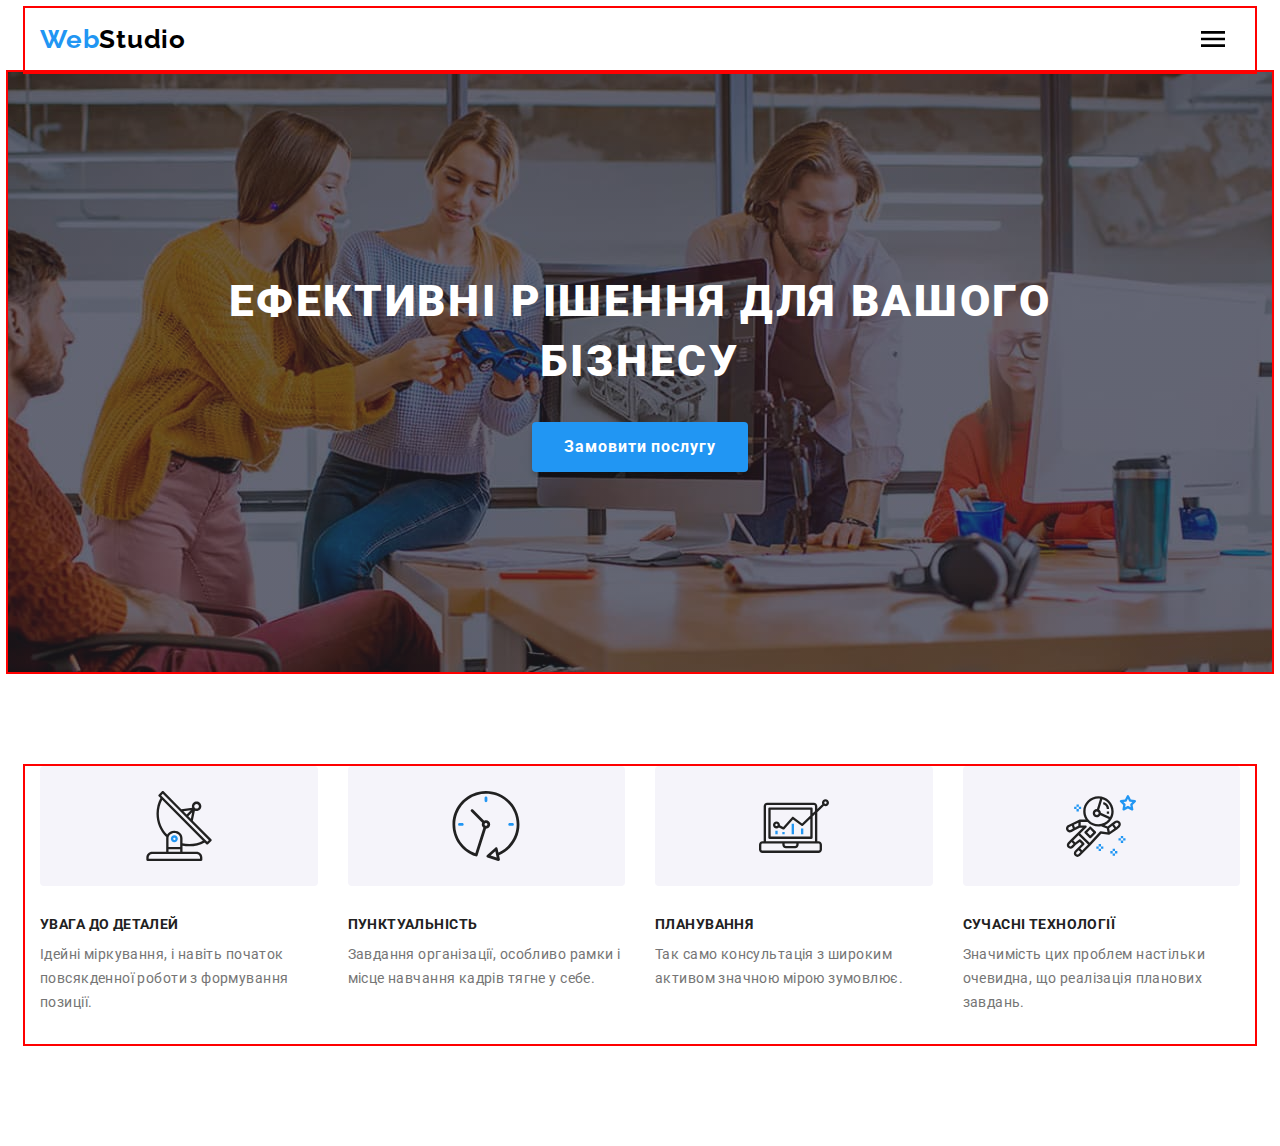
==== commit d995babc: "mobile-menu адаптив" ====
--- a/index.html
+++ b/index.html
@@ -29,7 +29,7 @@
           <a href="" class="logo header__logo" lang="en"
             >Web<span class="header__logo-studio">Studio</span></a
           >
-          <button type="button" class="header__menu-open" data-modal-open>
+          <button type="button" class="header__menu-open" data-menu-open>
             <svg width="40" height="40">
               <use href="./images/icons.svg#icon-menu-open"></use>
             </svg>
@@ -73,68 +73,78 @@
           </li>
         </ul>         -->
       </div>
-      <!--Мобільне меню-->
-      <div class="container header__mobile-menu backdrop is-hidden" data-modal>
-        <button type="button" class="header__menu-close" data-modal-close>
-          <svg class="header__mobile-icon" width="40" height="40">
-            <use href="./images/icons.svg#icon-menu-close"></use>
-          </svg>
-        </button>
-        <div class="header__mobile-navigation">
-          <ul class="header__mobile-nav">
-            <li class="header__mobile-item">
-              <a href="./index.html" class="link header__mobile-link current"
-                >Студія</a
+      <!--Мобільне меню--> 
+      <div class="header__mobile-menu backdrop is-hidden" data-menu>
+        <div class="container">
+          <div class="header__mobile-menu-top">
+          <button type="button" class="header__menu-close" data-menu-close>
+            <svg class="header__mobile-icon" width="40" height="40">
+              <use href="./images/icons.svg#icon-menu-close"></use>
+            </svg>
+          </button>
+          <div class="header__mobile-navigation">
+            <!-- header__mobile-nav -->
+            <ul class="menu-list">
+              <li class="header__mobile-item">
+                <a href="./index.html" class="link header__mobile-link current"
+                  >Студія</a
+                >
+              </li>
+              <li class="header__mobile-item">
+                <a href="./portfolio.html" class="link header__mobile-link"
+                  >Портфоліо</a
+                >
+              </li>
+              <li class="header__mobile-item">
+                <a href="" class="link header__mobile-link">Контакти</a>
+              </li>
+            </ul>
+          </div>
+        </div>
+        <div class="header__mobile-menu-bottom">
+          <ul class="header__mobile-contacts">
+            <li class="header__mobile-tel">
+              <a
+                href="tel:+380961111111"
+                class="link header__mobile-contacts-link"
+                >+38 096 111 11 11</a
               >
             </li>
-            <li class="header__mobile-item">
-              <a href="./portfolio.html" class="link header__mobile-link"
-                >Портфоліо</a
+            <li class="header__mobile-email">
+              <a
+                href="mailto:info@devstudio.com"
+                class="link header__mobile-contacts-link"
+                >info@devstudio.com</a
               >
             </li>
-            <li class="header__mobile-item">
-              <a href="" class="link header__mobile-link">Контакти</a>
-            </li>
           </ul>
-        </div>
-        <ul class="header__mobile-contacts">
-          <li class="header__mobile-tel">
-            <a
-              href="tel:+380961111111"
-              class="link header__mobile-contacts-link"
-              >+38 096 111 11 11</a
-            >
-          </li>
-          <li class="header__mobile-email">
-            <a
-              href="mailto:info@devstudio.com"
-              class="link header__mobile-contacts-link"
-              >info@devstudio.com</a
-            >
-          </li>
-        </ul>
-        <div class="header__mobile-socials">
-          <ul class="header__mobile-socials-list">
-            <li class="header__mobile-socials-item">
-              <a href="" class="link header__mobile-socials-link">Instagram</a>
-            </li>
-            <li class="header__mobile-socials-item">
-              <a href="" class="link header__mobile-socials-link">Twitter</a>
-            </li>
-            <li class="header__mobile-socials-item">
-              <a href="" class="link header__mobile-socials-link">Facebook</a>
-            </li>
-            <li class="header__mobile-socials-item">
-              <a href="" class="link header__mobile-socials-link">LinkedIn</a>
-            </li>
-          </ul>
-        </div>
+          <div class="header__mobile-socials">
+            <ul class="header__mobile-socials-list">
+              <li class="header__mobile-socials-item">
+                <a href="" class="link header__mobile-socials-link"
+                  >Instagram</a
+                >
+              </li>
+              <li class="header__mobile-socials-item">
+                <a href="" class="link header__mobile-socials-link">Twitter</a>
+              </li>
+              <li class="header__mobile-socials-item">
+                <a href="" class="link header__mobile-socials-link">Facebook</a>
+              </li>
+              <li class="header__mobile-socials-item">
+                <a href="" class="link header__mobile-socials-link">LinkedIn</a>
+              </li>
+            </ul>
+          </div>
+        </div>
+        </div>
+        
       </div>
     </header>
 
     <main>
       <!--Шапка/Hero-->
-      <!-- <section class="hero">
+      <section class="hero">
         <div class="container hero__container">
           <div class="hero__wrap">
             <h1 class="hero__title">ЕФЕКТИВНІ РІШЕННЯ ДЛЯ ВАШОГО БІЗНЕСУ</h1>
@@ -143,10 +153,10 @@
           </button>
           </div>
         </div>
-      </section> -->
+      </section>
 
       <!--<h2>Особливості</h2>-->
-      <!-- <section class="features features__block">
+      <section class="features features__block">
         <div class="container features__container">
           <ul class="features__list">
             <li class="features__item">
@@ -198,7 +208,7 @@
             </li>
           </ul>
         </div>
-      </section> -->
+      </section>
 
       <!--Чим ми займаємося-->
       <!-- <section class="specialty">
@@ -650,5 +660,6 @@
 
     <!--script_js-->
     <script src="./js/modal.js"></script>
+    <script src="./js/menu.js"></script>
   </body>
 </html>
--- a/css/main.min.css
+++ b/css/main.min.css
@@ -1 +1 @@
-:root{--primary-text-color: #212121;--title-text-color: #757575;--accent-color: #2196f3;--subject-color: #ffffff;--footer-link-color: rgba(255, 255, 255, 0.6);--logo-color: #000000;--primary-bg-color: #f5f5f5;--secondary-bg-color: #F5F4FA;--nav-bg-color: #2f303a;--background-image-color: linear-gradient(rgba(47, 48, 58, 0.4), rgba(47, 48, 58, 0.4))}h1,h2,h3,h4,h5,h6,p{margin:0}ul{list-style:none;margin:0;padding:0}img{width:100%;max-width:100%;height:auto}body{font-family:"Roboto",sans-serif;color:var(--title-text-color)}.logo,.header__nav,.header__contacts,.features__list,.specialty__list,.user__list,.buttons,.filter{list-style:none}.logo,.link{text-decoration:none}.header__nav .link,.buttons .button{color:var(--primary-text-color)}.container{width:100%;padding-left:15px;padding-right:15px;margin:0 auto;outline:2px solid red}@media screen and (min-width: 480px){.container{max-width:480px}}@media screen and (min-width: 768px){.container{max-width:768px}}@media screen and (min-width: 1200px){.container{max-width:1200px}}.heading{text-align:center;font-size:36px;line-height:1.1667;letter-spacing:.03em;margin-bottom:50px;color:var(--primary-text-color)}.backdrop{position:fixed;top:0;width:100%;height:100%;background-color:rgba(0,0,0,.3);-webkit-transition:opacity 250ms linear,visibility 250ms linear;transition:opacity 250ms linear,visibility 250ms linear}.modal{width:528px;min-height:581px;background:var(--subject-color);-webkit-box-shadow:0px 1px 3px rgba(0,0,0,.12),0px 1px 1px rgba(0,0,0,.14),0px 2px 1px rgba(0,0,0,.2);box-shadow:0px 1px 3px rgba(0,0,0,.12),0px 1px 1px rgba(0,0,0,.14),0px 2px 1px rgba(0,0,0,.2);border-radius:4px;position:absolute;top:50%;left:50%;-webkit-transform:translate(-50%, -50%) scale(1);transform:translate(-50%, -50%) scale(1);-webkit-transition:-webkit-transform 250ms linear;transition:-webkit-transform 250ms linear;transition:transform 250ms linear;transition:transform 250ms linear, -webkit-transform 250ms linear;padding:40px}.backdrop.is-hidden .modal{-webkit-transform:translate(-50%, -50%) scale(1.5);transform:translate(-50%, -50%) scale(1.5)}.modal__button-icon{position:absolute;right:8px;top:8px;width:30px;height:30px;border:1px solid rgba(0,0,0,.1);border-radius:50%;display:-webkit-box;display:-ms-flexbox;display:flex;-webkit-box-align:center;-ms-flex-align:center;align-items:center;-webkit-box-pack:center;-ms-flex-pack:center;justify-content:center;background:rgba(0,0,0,0);cursor:pointer;-webkit-transition:fill 250ms cubic-bezier(0.4, 0, 0.2, 1);transition:fill 250ms cubic-bezier(0.4, 0, 0.2, 1)}.modal__button-icon:hover{fill:var(--accent-color)}.is-hidden{opacity:0;visibility:hidden;pointer-events:none}.modal__title{font-weight:700;font-size:20px;line-height:1.15;text-align:center;letter-spacing:.03em;color:var(--primary-text-color);margin-bottom:12px}.modal__form{width:448px;margin-left:auto;margin-right:auto}.modal__form-label{font-size:12px;line-height:1.1667;letter-spacing:.01em;height:14px;margin-bottom:4px;display:block;position:relative}.modal__form-field{position:relative;display:-webkit-box;display:-ms-flexbox;display:flex;-webkit-box-orient:vertical;-webkit-box-direction:normal;-ms-flex-direction:column;flex-direction:column;margin-bottom:10px}.modal__form-input{width:100%;height:40px;outline:rgba(0,0,0,0);border:1px solid rgba(33,33,33,.2);border-radius:4px;padding-left:42px;font-size:12px;-webkit-transition:border-color 250ms cubic-bezier(0.4, 0, 0.2, 1),fill 250ms cubic-bezier(0.4, 0, 0.2, 1);transition:border-color 250ms cubic-bezier(0.4, 0, 0.2, 1),fill 250ms cubic-bezier(0.4, 0, 0.2, 1)}.modal__form-input:focus,.modal__form-input:hover{border-color:var(--accent-color)}.modal__form-icon{position:absolute;left:15px;top:50%;-webkit-transform:translateY(-50%);transform:translateY(-50%)}.modal__form-input:focus+.modal__form-icon,.modal__form-input:hover+.modal__form-icon{fill:var(--accent-color)}.modal__comment{position:relative;display:-webkit-box;display:-ms-flexbox;display:flex;-webkit-box-orient:vertical;-webkit-box-direction:normal;-ms-flex-direction:column;flex-direction:column;margin-bottom:20px}.modal__textarea{width:100%;height:120px;border:1px solid rgba(33,33,33,.2);border-radius:4px;resize:none;padding:12px 16px;font-weight:400;font-size:12px;line-height:1.1667;letter-spacing:.01em;outline:none;color:rgba(117,117,117,.5);-webkit-transition:border-color 250ms cubic-bezier(0.4, 0, 0.2, 1);transition:border-color 250ms cubic-bezier(0.4, 0, 0.2, 1)}.modal__textarea:focus,.modal__textarea:hover{border-color:var(--accent-color);color:var(--logo-color)}.modal__form-input:not(:focus):not(:-moz-placeholder-shown):valid{background-color:rgba(0,128,0,.15)}.modal__form-input:not(:focus):not(:-ms-input-placeholder):valid{background-color:rgba(0,128,0,.15)}.modal__form-input:not(:focus):not(:placeholder-shown):valid{background-color:rgba(0,128,0,.15)}.modal__form-input:not(:focus):not(:-moz-placeholder-shown):invalid{background-color:rgba(128,19,0,.15)}.modal__form-input:not(:focus):not(:-ms-input-placeholder):invalid{background-color:rgba(128,19,0,.15)}.modal__form-input:not(:focus):not(:placeholder-shown):invalid{background-color:rgba(128,19,0,.15)}.modal__checkbox{position:relative;display:-webkit-box;display:-ms-flexbox;display:flex;-webkit-box-orient:vertical;-webkit-box-direction:normal;-ms-flex-direction:column;flex-direction:column;-webkit-box-align:center;-ms-flex-align:center;align-items:center;margin-bottom:30px}.modal__text{font-size:14px;line-height:1.7123px;letter-spacing:.03em;display:-webkit-box;display:-ms-flexbox;display:flex;-webkit-box-align:center;-ms-flex-align:center;align-items:center;position:relative;height:24px}.visually-hidden{clip:rect(0 0 0 0);-webkit-clip-path:inset(50%);clip-path:inset(50%);height:1px;overflow:hidden;position:absolute;white-space:nowrap;width:1px}.modal__text span{position:relative;left:0;width:16px;height:15px;border:2px solid var(--primary-text-color);border-radius:2px;margin-right:7px;display:-webkit-box;display:-ms-flexbox;display:flex;-webkit-box-align:center;-ms-flex-align:center;align-items:center;-webkit-box-pack:center;-ms-flex-pack:center;justify-content:center;fill:rgba(0,0,0,0)}.modal__check:checked+.modal__text span{background-color:var(--accent-color);border:none;fill:var(--subject-color)}.modal__check:focus+.modal__text span{border-color:var(--accent-color)}.modal__text a{margin-left:7px;text-decoration:underline;color:var(--accent-color)}.modal__button{display:-webkit-box;display:-ms-flexbox;display:flex;-webkit-box-pack:center;-ms-flex-pack:center;justify-content:center}.modal__button-form{display:block;-webkit-box-align:center;-ms-flex-align:center;align-items:center;-webkit-box-pack:center;-ms-flex-pack:center;justify-content:center;font-family:inherit;padding:10px 52px;background-color:var(--accent-color);border:none;-webkit-box-shadow:rgba(0,0,0,0);box-shadow:rgba(0,0,0,0);border-radius:4px;font-weight:700;font-size:16px;line-height:1.875;text-align:center;letter-spacing:.06em;color:var(--subject-color);cursor:pointer;-webkit-box-shadow:0px 4px 4px rgba(0,0,0,.15);box-shadow:0px 4px 4px rgba(0,0,0,.15)}.header__container{background-color:var(--subject-color);border-bottom:1px solid #ececec}.header__navigation{margin-right:auto;display:-webkit-box;display:-ms-flexbox;display:flex;-webkit-box-align:center;-ms-flex-align:center;align-items:center;-webkit-box-pack:justify;-ms-flex-pack:justify;justify-content:space-between}.header__logo{padding-top:16px;padding-bottom:16px}.logo{font-family:"Raleway",sans-serif;font-weight:700;font-size:26px;line-height:1.1923;letter-spacing:.03em;color:var(--accent-color)}.header__logo-studio{color:var(--logo-color)}.header__menu-open{display:-webkit-box;display:-ms-flexbox;display:flex;-webkit-box-pack:justify;-ms-flex-pack:justify;justify-content:space-between;padding-top:10px;padding-bottom:10px;border:1px solid rgba(0,0,0,0);-webkit-box-align:center;-ms-flex-align:center;align-items:center;-webkit-box-pack:center;-ms-flex-pack:center;justify-content:center;background:rgba(0,0,0,0);cursor:pointer;-webkit-transition:fill 250ms cubic-bezier(0.4, 0, 0.2, 1);transition:fill 250ms cubic-bezier(0.4, 0, 0.2, 1)}.header__menu-open:hover{fill:var(--accent-color)}.backdrop{background-color:var(--subject-color);-webkit-transition:opacity 250ms linear,visibility 250ms linear;transition:opacity 250ms linear,visibility 250ms linear}.header__mobile-menu{position:fixed;width:100%;height:100vh;max-width:none;margin-right:auto;padding:0;padding-top:48px;padding-left:40px;top:50%;left:50%;-webkit-transform:translate(-50%, -50%) scale(1);transform:translate(-50%, -50%) scale(1);-webkit-transition:-webkit-transform 250ms linear;transition:-webkit-transform 250ms linear;transition:transform 250ms linear;transition:transform 250ms linear, -webkit-transform 250ms linear}.backdrop.is-hidden .header__mobile-menu{-webkit-transform:translate(-50%, -50%) scale(1.5);transform:translate(-50%, -50%) scale(1.5)}.header__menu-close{position:absolute;top:10px;right:15px;display:-webkit-box;display:-ms-flexbox;display:flex;border:1px solid rgba(0,0,0,0);background:rgba(0,0,0,0);cursor:pointer;-webkit-transition:fill 250ms cubic-bezier(0.4, 0, 0.2, 1);transition:fill 250ms cubic-bezier(0.4, 0, 0.2, 1)}.header__menu-close:hover{fill:var(--accent-color)}.header__mobile-navigation{margin-bottom:302px}.header__mobile-navigation .current{color:var(--accent-color)}.header__mobile-item{margin-bottom:32px}.header__mobile-item:last-child{margin-bottom:0}.header__mobile-link{font-weight:500;font-size:40px;line-height:1.175;letter-spacing:.02em;color:var(--primary-text-color);margin-bottom:32px}.header__mobile-contacts{text-decoration:none;margin-bottom:64px}.header__mobile-tel{font-weight:500;font-size:34px;line-height:1.1764;letter-spacing:.02em;margin-bottom:32px}.header__mobile-tel .header__mobile-contacts-link{color:var(--accent-color)}.header__mobile-email{font-weight:500;font-size:24px;line-height:1.1667;letter-spacing:.02em}.header__mobile-email .header__mobile-contacts-link{color:var(--title-text-color)}.header__mobile-socials-list{display:-webkit-box;display:-ms-flexbox;display:flex}.header__mobile-socials-link{font-weight:500;font-size:18px;line-height:1.2222;letter-spacing:.02em;color:var(--accent-color);margin-right:20px}.header__mobile-socials-link a:last-child{margin-right:0}.hero__container{max-width:100%;padding:0;display:-webkit-box;display:-ms-flexbox;display:flex;-webkit-box-pack:center;-ms-flex-pack:center;justify-content:center}.hero__wrap{padding:118px 60px;background-image:var(--background-image-color),url(../images/hero-480-1x.jpg);background-repeat:no-repeat;background-position:center;background-size:cover;max-width:100%}@media(min-device-pixel-ratio: 2),(-webkit-min-device-pixel-ratio: 2),(min-resolution: 192dpi),(min-resolution: 2dppx){.hero__wrap{background-image:var(--background-image-color),url(../images/hero-480-2x.jpg)}}@media screen and (min-width: 768px){.hero__wrap{background-image:var(--background-image-color),url(../images/hero-768-1x.jpg);padding:118px 204px;max-width:720px}}@media screen and (min-width: 768px)and (min-device-pixel-ratio: 2),screen and (min-width: 768px)and (-webkit-min-device-pixel-ratio: 2),screen and (min-width: 768px)and (min-resolution: 192dpi),screen and (min-width: 768px)and (min-resolution: 2dppx){.hero__wrap{background-image:var(--background-image-color),url(../images/hero-768-2x.jpg)}}@media screen and (min-width: 1200px){.hero__wrap{background-image:var(--background-image-color),url(../images/hero-1200-1x.jpg);padding-top:200px;padding-bottom:200px;max-width:100%}}@media screen and (min-width: 1200px)and (min-device-pixel-ratio: 2),screen and (min-width: 1200px)and (-webkit-min-device-pixel-ratio: 2),screen and (min-width: 1200px)and (min-resolution: 192dpi),screen and (min-width: 1200px)and (min-resolution: 2dppx){.hero__wrap{background-image:var(--background-image-color),url(../images/hero-1200-2x.jpg)}}.hero__title{font-weight:900;font-size:26px;line-height:1.6154;letter-spacing:.06em;text-align:center;color:var(--subject-color);margin-bottom:30px}@media screen and (min-width: 1200px){.hero__title{font-size:44px;line-height:1.3636}}.hero__button{min-width:216px;height:50px;display:block;margin:0 auto;font-family:inherit;font-weight:700;font-size:16px;line-height:1.875;letter-spacing:.06em;color:var(--subject-color);background-color:var(--accent-color);border:none;cursor:pointer;-webkit-box-shadow:0px 4px 4px rgba(0,0,0,.15);box-shadow:0px 4px 4px rgba(0,0,0,.15);border-radius:4px;-webkit-transition:background-color 250ms cubic-bezier(0.4, 0, 0.2, 1),color 250ms cubic-bezier(0.4, 0, 0.2, 1);transition:background-color 250ms cubic-bezier(0.4, 0, 0.2, 1),color 250ms cubic-bezier(0.4, 0, 0.2, 1)}.hero__button:hover,.hero__button:focus{color:var(--primary-text-color);background-color:var(--secondary-bg-color)}.features__block{padding-top:60px;padding-bottom:60px;display:block;-webkit-box-pack:center;-ms-flex-pack:center;justify-content:center}@media screen and (min-width: 1200px){.features__block{padding-top:94px;padding-bottom:94px}}.features__item{width:100%;margin-bottom:30px}.features__item:last-child{margin-bottom:0}@media screen and (min-width: 768px){.features__item{width:calc((100% - 30px)/2)}}@media screen and (min-width: 1200px){.features__item{width:calc((100% - 90px)/4)}}.features__title{margin-bottom:10px;font-size:14px;line-height:1.1429;letter-spacing:.03em}.features .features__title{color:var(--primary-text-color)}.features__list{gap:30px}@media screen and (min-width: 768px){.features__list{display:-webkit-box;display:-ms-flexbox;display:flex;-ms-flex-wrap:wrap;flex-wrap:wrap}}@media screen and (min-width: 1200px){.features__list{display:-webkit-box;display:-ms-flexbox;display:flex}}.features__text{font-size:14px;line-height:1.7143;letter-spacing:.03em;display:-webkit-box;display:-ms-flexbox;display:flex}.features__column{margin-bottom:30px;height:120px;display:-webkit-box;display:-ms-flexbox;display:flex;-webkit-box-align:center;-ms-flex-align:center;align-items:center;-webkit-box-pack:center;-ms-flex-pack:center;justify-content:center;background-color:var(--secondary-bg-color);border-radius:4px}.specialty__container{padding-bottom:95px}@media screen and (max-width: 1199px){.specialty__container{display:none}}.specialty__list{margin-right:auto;display:-webkit-box;display:-ms-flexbox;display:flex;-webkit-box-align:center;-ms-flex-align:center;align-items:center;gap:30px}.specialty__wrap{position:relative}.specialty__text{position:absolute;bottom:0;background-color:rgba(47,48,58,.8);font-weight:700;font-size:14px;line-height:1.1429;letter-spacing:.03em;color:var(--subject-color);width:370px;height:70px;display:-webkit-box;display:-ms-flexbox;display:flex;-webkit-box-pack:center;-ms-flex-pack:center;justify-content:center;-webkit-box-align:center;-ms-flex-align:center;align-items:center}.user__section{padding-top:60px;padding-bottom:60px;width:100%;display:block;-webkit-box-pack:center;-ms-flex-pack:center;justify-content:center;background-color:var(--secondary-bg-color)}@media screen and (min-width: 1200px){.user__section{padding-top:94px;padding-bottom:94px}}@media screen and (max-width: 1200px){.user__heading{font-size:28px;line-height:1.1786}}.user__list{gap:30px;width:100%}@media screen and (min-width: 768px){.user__list{display:-webkit-box;display:-ms-flexbox;display:flex;-ms-flex-wrap:wrap;flex-wrap:wrap}}@media screen and (min-width: 1200px){.user__list{margin-right:auto;display:-webkit-box;display:-ms-flexbox;display:flex;-webkit-box-align:center;-ms-flex-align:center;align-items:center}}.user__item{-webkit-box-shadow:0px 1px 3px rgba(0,0,0,.12),0px 1px 1px rgba(0,0,0,.14),0px 2px 1px rgba(0,0,0,.2);box-shadow:0px 1px 3px rgba(0,0,0,.12),0px 1px 1px rgba(0,0,0,.14),0px 2px 1px rgba(0,0,0,.2);border-radius:0px 0px 4px 4px}@media screen and (min-width: 768px){.user__item{width:calc((100% - 30px)/2)}}@media screen and (min-width: 1200px){.user__item{width:calc((100% - 90px)/4)}}.user__block{padding-top:30px;padding-bottom:30px;-ms-flex-wrap:wrap;flex-wrap:wrap;text-align:center;background-color:var(--subject-color)}.user__image{display:block}.user__title{margin-bottom:10px;font-weight:500;font-size:16px;line-height:1.1875;letter-spacing:.03em;color:var(--primary-text-color)}.user__text{font-size:16px;line-height:1.1875;letter-spacing:.03em;margin-bottom:16px}.user__soc-list,.footer__list{display:-webkit-box;display:-ms-flexbox;display:flex;-webkit-box-pack:center;-ms-flex-pack:center;justify-content:center;gap:10px}.user__soc-item,.footer__item{width:44px;height:44px}.user__soc-link{width:100%;height:100%;border-radius:50%;display:-webkit-box;display:-ms-flexbox;display:flex;-webkit-box-align:center;-ms-flex-align:center;align-items:center;-webkit-box-pack:center;-ms-flex-pack:center;justify-content:center;-webkit-transition:background-color 250ms cubic-bezier(0.4, 0, 0.2, 1);transition:background-color 250ms cubic-bezier(0.4, 0, 0.2, 1)}.user__soc-link:hover,.user__soc-link:focus{background-color:var(--accent-color)}.user__soc-icon{fill:#afb1b8;-webkit-transition:fill 250ms cubic-bezier(0.4, 0, 0.2, 1);transition:fill 250ms cubic-bezier(0.4, 0, 0.2, 1)}.user__soc-link:hover .user__soc-icon,.user__soc-link:focus .user__soc-icon{fill:var(--subject-color)}.clients__section{padding-top:60px;padding-bottom:60px;display:block;width:100%;-webkit-box-pack:center;-ms-flex-pack:center;justify-content:center}@media screen and (min-width: 1200px){.clients__section{padding-top:94px;padding-bottom:94px}}@media screen and (max-width: 1200px){.clients__heading{font-size:28px;line-height:1.1786}}.clients__list{width:100%;gap:30px}@media screen and (max-width: 767px){.clients__list{display:-webkit-box;display:-ms-flexbox;display:flex;-ms-flex-wrap:wrap;flex-wrap:wrap}}@media screen and (min-width: 768px){.clients__list{display:-webkit-box;display:-ms-flexbox;display:flex;-ms-flex-wrap:wrap;flex-wrap:wrap}}@media screen and (min-width: 1200px){.clients__list{display:-webkit-box;display:-ms-flexbox;display:flex;-webkit-box-align:center;-ms-flex-align:center;align-items:center}}@media screen and (max-width: 767px){.clients__item{width:calc((100% - 30px)/2)}}@media screen and (min-width: 768px){.clients__item{width:calc((100% - 60px)/3)}}@media screen and (min-width: 1200px){.clients__item{width:calc((100% - 150px)/6)}}.clients__link{width:100%;height:92px;border-radius:4px;border:1px solid #afb1b8;display:-webkit-box;display:-ms-flexbox;display:flex;-webkit-box-align:center;-ms-flex-align:center;align-items:center;-webkit-box-pack:center;-ms-flex-pack:center;justify-content:center;-webkit-transition:border-color 250ms cubic-bezier(0.4, 0, 0.2, 1);transition:border-color 250ms cubic-bezier(0.4, 0, 0.2, 1)}.clients__link:hover,.clients__link:focus{border-color:var(--accent-color)}.clients__icon{fill:#afb1b8;-webkit-transition:fill 250ms cubic-bezier(0.4, 0, 0.2, 1);transition:fill 250ms cubic-bezier(0.4, 0, 0.2, 1)}.clients__link:hover .clients__icon,.clients__link:focus .clients__icon{fill:var(--accent-color)}.footer__block{padding-top:60px;padding-bottom:60px;background-color:var(--nav-bg-color)}.footer__container{display:-webkit-box;display:-ms-flexbox;display:flex;gap:70px}.footer__navigation{width:231px}.logo .footer__logo,.footer__logo{display:block;margin-bottom:20px}.footer__nav{display:inline-block;margin-bottom:9px;font-size:14px;line-height:1.7143;letter-spacing:.03em;font-style:normal;color:var(--footer-link-color);-webkit-transition:color 250ms cubic-bezier(0.4, 0, 0.2, 1);transition:color 250ms cubic-bezier(0.4, 0, 0.2, 1)}.footer__nav:hover,.footer__nav:focus{color:var(--accent-color)}.footer__nav:last-child{margin-bottom:0}.addres{color:var(--subject-color)}.footer__socials{display:block;-webkit-box-align:center;-ms-flex-align:center;align-items:center}.footer__heading{font-weight:700;font-size:14px;line-height:1.1428;letter-spacing:.03em;color:var(--subject-color);margin-bottom:20px}.footer__icon{fill:var(--subject-color)}.footer__link:hover .footer__icon,.footer__link:focus .footer__icon{fill:var(--subject-color)}.footer__link{width:100%;height:100%;background-color:rgba(255,255,255,.1);border-radius:50%;display:-webkit-box;display:-ms-flexbox;display:flex;-webkit-box-align:center;-ms-flex-align:center;align-items:center;-webkit-box-pack:center;-ms-flex-pack:center;justify-content:center;-webkit-transition:background-color 250ms cubic-bezier(0.4, 0, 0.2, 1),fill 250ms cubic-bezier(0.4, 0, 0.2, 1);transition:background-color 250ms cubic-bezier(0.4, 0, 0.2, 1),fill 250ms cubic-bezier(0.4, 0, 0.2, 1)}.footer__link:hover,.footer__link:focus{background-color:var(--accent-color)}.footer__newsletter{position:relative}.footer__form{display:-webkit-box;display:-ms-flexbox;display:flex;-webkit-box-align:center;-ms-flex-align:center;align-items:center;-webkit-box-pack:center;-ms-flex-pack:center;justify-content:center;gap:12px}.footer__input{display:-webkit-box;display:-ms-flexbox;display:flex;-webkit-box-align:center;-ms-flex-align:center;align-items:center;width:358px;height:50px;border:1px solid rgba(255,255,255,.3);-webkit-filter:drop-shadow(0px 4px 4px rgba(0, 0, 0, 0.15));filter:drop-shadow(0px 4px 4px rgba(0, 0, 0, 0.15));border-radius:4px;background-color:rgba(0,0,0,0);outline:rgba(0,0,0,0);-webkit-transition:color 250ms cubic-bezier(0.4, 0, 0.2, 1),border-color 250ms cubic-bezier(0.4, 0, 0.2, 1),-webkit-transform 250ms cubic-bezier(0.4, 0, 0.2, 1);transition:color 250ms cubic-bezier(0.4, 0, 0.2, 1),border-color 250ms cubic-bezier(0.4, 0, 0.2, 1),-webkit-transform 250ms cubic-bezier(0.4, 0, 0.2, 1);transition:color 250ms cubic-bezier(0.4, 0, 0.2, 1),transform 250ms cubic-bezier(0.4, 0, 0.2, 1),border-color 250ms cubic-bezier(0.4, 0, 0.2, 1);transition:color 250ms cubic-bezier(0.4, 0, 0.2, 1),transform 250ms cubic-bezier(0.4, 0, 0.2, 1),border-color 250ms cubic-bezier(0.4, 0, 0.2, 1),-webkit-transform 250ms cubic-bezier(0.4, 0, 0.2, 1);color:rgba(255,255,255,.6);font-size:16px;padding-left:16px}.footer__input:not(:-moz-placeholder-shown){border-color:var(--accent-color)}.footer__input:not(:-ms-input-placeholder){border-color:var(--accent-color)}.footer__input:focus,.footer__input:hover,.footer__input:not(:placeholder-shown){border-color:var(--accent-color)}.footer__label{position:absolute;left:0;padding-left:16px;font-size:16px;line-height:1.25;display:-webkit-box;display:-ms-flexbox;display:flex;-webkit-box-align:center;-ms-flex-align:center;align-items:center;letter-spacing:.03em;color:rgba(255,255,255,.6);-webkit-transition:color 250ms cubic-bezier(0.4, 0, 0.2, 1),-webkit-transform 250ms cubic-bezier(0.4, 0, 0.2, 1);transition:color 250ms cubic-bezier(0.4, 0, 0.2, 1),-webkit-transform 250ms cubic-bezier(0.4, 0, 0.2, 1);transition:transform 250ms cubic-bezier(0.4, 0, 0.2, 1),color 250ms cubic-bezier(0.4, 0, 0.2, 1);transition:transform 250ms cubic-bezier(0.4, 0, 0.2, 1),color 250ms cubic-bezier(0.4, 0, 0.2, 1),-webkit-transform 250ms cubic-bezier(0.4, 0, 0.2, 1)}.footer__input:not(:-moz-placeholder-shown)+.footer__label{transform:translateX(-100%);color:var(--accent-color)}.footer__input:not(:-ms-input-placeholder)+.footer__label{transform:translateX(-100%);color:var(--accent-color)}.footer__input:focus+.footer__label,.footer__input:hover+.footer__label,.footer__input:not(:placeholder-shown)+.footer__label{-webkit-transform:translateX(-100%);transform:translateX(-100%);color:var(--accent-color)}.footer__form-link{display:-webkit-box;display:-ms-flexbox;display:flex;-webkit-box-align:center;-ms-flex-align:center;align-items:center;-webkit-box-pack:center;-ms-flex-pack:center;justify-content:center;-webkit-transition:background-color 250ms cubic-bezier(0.4, 0, 0.2, 1);transition:background-color 250ms cubic-bezier(0.4, 0, 0.2, 1)}.footer__form-link:hover,.footer__form-link:focus{background-color:var(--accent-color)}.footer__form-icon{fill:var(--subject-color);-webkit-transition:fill 250ms cubic-bezier(0.4, 0, 0.2, 1);transition:fill 250ms cubic-bezier(0.4, 0, 0.2, 1)}.footer__form-link:hover .footer__form-icon,.footer__form-link:focus .footer__form-icon{fill:var(--subject-color)}.footer__button{padding:10px 28px;display:-webkit-box;display:-ms-flexbox;display:flex;-webkit-box-align:center;-ms-flex-align:center;align-items:center;width:200px;height:50px;color:var(--subject-color);background-color:var(--accent-color);border-radius:4px;border:none;-webkit-box-shadow:rgba(0,0,0,0);box-shadow:rgba(0,0,0,0);font-weight:700;letter-spacing:.06em;gap:10px}.filter-button{padding-top:94px;padding-bottom:94px;background-color:#fff}.buttons{display:-webkit-box;display:-ms-flexbox;display:flex;-webkit-box-pack:center;-ms-flex-pack:center;justify-content:center;gap:8px;margin-bottom:50px}.button-filters{-webkit-box-align:center;-ms-flex-align:center;align-items:center;padding:6px 22px;font-family:inherit;font-weight:500;font-size:16px;line-height:1.625;letter-spacing:.03em;color:var(--primary-text-color);background-color:var(--secondary-bg-color);border:none;cursor:pointer;border-radius:4px;-webkit-transition:background-color 250ms cubic-bezier(0.4, 0, 0.2, 1),color 250ms cubic-bezier(0.4, 0, 0.2, 1),-webkit-box-shadow 250ms cubic-bezier(0.4, 0, 0.2, 1);transition:background-color 250ms cubic-bezier(0.4, 0, 0.2, 1),color 250ms cubic-bezier(0.4, 0, 0.2, 1),-webkit-box-shadow 250ms cubic-bezier(0.4, 0, 0.2, 1);transition:background-color 250ms cubic-bezier(0.4, 0, 0.2, 1),color 250ms cubic-bezier(0.4, 0, 0.2, 1),box-shadow 250ms cubic-bezier(0.4, 0, 0.2, 1);transition:background-color 250ms cubic-bezier(0.4, 0, 0.2, 1),color 250ms cubic-bezier(0.4, 0, 0.2, 1),box-shadow 250ms cubic-bezier(0.4, 0, 0.2, 1),-webkit-box-shadow 250ms cubic-bezier(0.4, 0, 0.2, 1)}.button-filters:hover,.button-filters:focus{color:var(--subject-color);background-color:var(--accent-color);-webkit-box-shadow:0px 3px 1px rgba(0,0,0,.1),0px 1px 2px rgba(0,0,0,.08),0px 2px 2px rgba(0,0,0,.12);box-shadow:0px 3px 1px rgba(0,0,0,.1),0px 1px 2px rgba(0,0,0,.08),0px 2px 2px rgba(0,0,0,.12)}.button-filters.flowing{color:var(--subject-color);background-color:var(--accent-color)}.filter{display:-webkit-box;display:-ms-flexbox;display:flex;-ms-flex-wrap:wrap;flex-wrap:wrap;-webkit-box-pack:center;-ms-flex-pack:center;justify-content:center;gap:30px}.filter .filter-list{background-color:var(--subject-color)}.filter-link{display:block;text-decoration:none;list-style:none;color:var(--title-text-color);-webkit-transition:-webkit-box-shadow 250ms cubic-bezier(0.4, 0, 0.2, 1);transition:-webkit-box-shadow 250ms cubic-bezier(0.4, 0, 0.2, 1);transition:box-shadow 250ms cubic-bezier(0.4, 0, 0.2, 1);transition:box-shadow 250ms cubic-bezier(0.4, 0, 0.2, 1), -webkit-box-shadow 250ms cubic-bezier(0.4, 0, 0.2, 1)}.filter-link:hover,.filter-link:focus{-webkit-box-shadow:0px 1px 1px rgba(0,0,0,.12),0px 4px 4px rgba(0,0,0,.06),1px 4px 6px rgba(0,0,0,.16);box-shadow:0px 1px 1px rgba(0,0,0,.12),0px 4px 4px rgba(0,0,0,.06),1px 4px 6px rgba(0,0,0,.16)}.filter-top-wrap{position:relative;overflow:hidden}.filter-top-text{position:absolute;top:0;background:rgba(33,150,243,.9);font-size:18px;line-height:1.5555;letter-spacing:.03em;color:var(--subject-color);padding:63px 24px;height:100%;-webkit-transform:translateY(100%);transform:translateY(100%);-webkit-transition:-webkit-transform 250ms linear;transition:-webkit-transform 250ms linear;transition:transform 250ms linear;transition:transform 250ms linear, -webkit-transform 250ms linear;overflow:auto}.filter-link:hover .filter-top-text{-webkit-transform:translateY(0);transform:translateY(0)}.filter-image{display:block}.filter-block{border:1px solid #eee;border-top:rgba(0,0,0,0);padding:20px 24px}.section-title{margin-bottom:4px;font-size:18px;line-height:2;letter-spacing:.06em;color:var(--primary-text-color)}.filter-text{font-size:16px;line-height:1.875;letter-spacing:.03em}/*# sourceMappingURL=main.min.css.map */+:root{--primary-text-color: #212121;--title-text-color: #757575;--accent-color: #2196f3;--subject-color: #ffffff;--footer-link-color: rgba(255, 255, 255, 0.6);--logo-color: #000000;--primary-bg-color: #f5f5f5;--secondary-bg-color: #F5F4FA;--nav-bg-color: #2f303a;--background-image-color: linear-gradient(rgba(47, 48, 58, 0.4), rgba(47, 48, 58, 0.4))}h1,h2,h3,h4,h5,h6,p{margin:0}ul{list-style:none;margin:0;padding:0}img{width:100%;max-width:100%;height:auto}.no-scroll{overflow:hidden}body{font-family:"Roboto",sans-serif;color:var(--title-text-color)}.logo,.header__nav,.header__contacts,.features__list,.specialty__list,.user__list,.buttons,.filter{list-style:none}.logo,.link{text-decoration:none}.header__nav .link,.buttons .button{color:var(--primary-text-color)}.container{width:100%;padding-left:15px;padding-right:15px;margin:0 auto;outline:2px solid red}@media screen and (min-width: 480px){.container{max-width:480px}}@media screen and (min-width: 768px){.container{max-width:768px}}@media screen and (min-width: 1200px){.container{max-width:1200px}}.heading{text-align:center;font-size:36px;line-height:1.1667;letter-spacing:.03em;margin-bottom:50px;color:var(--primary-text-color)}.backdrop{position:fixed;top:0;width:100%;height:100%;background-color:rgba(0,0,0,.3);-webkit-transition:opacity 250ms linear,visibility 250ms linear;transition:opacity 250ms linear,visibility 250ms linear}.modal{width:528px;min-height:581px;background:var(--subject-color);-webkit-box-shadow:0px 1px 3px rgba(0,0,0,.12),0px 1px 1px rgba(0,0,0,.14),0px 2px 1px rgba(0,0,0,.2);box-shadow:0px 1px 3px rgba(0,0,0,.12),0px 1px 1px rgba(0,0,0,.14),0px 2px 1px rgba(0,0,0,.2);border-radius:4px;position:absolute;top:50%;left:50%;-webkit-transform:translate(-50%, -50%) scale(1);transform:translate(-50%, -50%) scale(1);-webkit-transition:-webkit-transform 250ms linear;transition:-webkit-transform 250ms linear;transition:transform 250ms linear;transition:transform 250ms linear, -webkit-transform 250ms linear;padding:40px}.backdrop.is-hidden .modal{-webkit-transform:translate(-50%, -50%) scale(1.5);transform:translate(-50%, -50%) scale(1.5)}.modal__button-icon{position:absolute;right:8px;top:8px;width:30px;height:30px;border:1px solid rgba(0,0,0,.1);border-radius:50%;display:-webkit-box;display:-ms-flexbox;display:flex;-webkit-box-align:center;-ms-flex-align:center;align-items:center;-webkit-box-pack:center;-ms-flex-pack:center;justify-content:center;background:rgba(0,0,0,0);cursor:pointer;-webkit-transition:fill 250ms cubic-bezier(0.4, 0, 0.2, 1);transition:fill 250ms cubic-bezier(0.4, 0, 0.2, 1)}.modal__button-icon:hover{fill:var(--accent-color)}.is-hidden{opacity:0;visibility:hidden;pointer-events:none}.modal__title{font-weight:700;font-size:20px;line-height:1.15;text-align:center;letter-spacing:.03em;color:var(--primary-text-color);margin-bottom:12px}.modal__form{width:448px;margin-left:auto;margin-right:auto}.modal__form-label{font-size:12px;line-height:1.1667;letter-spacing:.01em;height:14px;margin-bottom:4px;display:block;position:relative}.modal__form-field{position:relative;display:-webkit-box;display:-ms-flexbox;display:flex;-webkit-box-orient:vertical;-webkit-box-direction:normal;-ms-flex-direction:column;flex-direction:column;margin-bottom:10px}.modal__form-input{width:100%;height:40px;outline:rgba(0,0,0,0);border:1px solid rgba(33,33,33,.2);border-radius:4px;padding-left:42px;font-size:12px;-webkit-transition:border-color 250ms cubic-bezier(0.4, 0, 0.2, 1),fill 250ms cubic-bezier(0.4, 0, 0.2, 1);transition:border-color 250ms cubic-bezier(0.4, 0, 0.2, 1),fill 250ms cubic-bezier(0.4, 0, 0.2, 1)}.modal__form-input:focus,.modal__form-input:hover{border-color:var(--accent-color)}.modal__form-icon{position:absolute;left:15px;top:50%;-webkit-transform:translateY(-50%);transform:translateY(-50%)}.modal__form-input:focus+.modal__form-icon,.modal__form-input:hover+.modal__form-icon{fill:var(--accent-color)}.modal__comment{position:relative;display:-webkit-box;display:-ms-flexbox;display:flex;-webkit-box-orient:vertical;-webkit-box-direction:normal;-ms-flex-direction:column;flex-direction:column;margin-bottom:20px}.modal__textarea{width:100%;height:120px;border:1px solid rgba(33,33,33,.2);border-radius:4px;resize:none;padding:12px 16px;font-weight:400;font-size:12px;line-height:1.1667;letter-spacing:.01em;outline:none;color:rgba(117,117,117,.5);-webkit-transition:border-color 250ms cubic-bezier(0.4, 0, 0.2, 1);transition:border-color 250ms cubic-bezier(0.4, 0, 0.2, 1)}.modal__textarea:focus,.modal__textarea:hover{border-color:var(--accent-color);color:var(--logo-color)}.modal__form-input:not(:focus):not(:-moz-placeholder-shown):valid{background-color:rgba(0,128,0,.15)}.modal__form-input:not(:focus):not(:-ms-input-placeholder):valid{background-color:rgba(0,128,0,.15)}.modal__form-input:not(:focus):not(:placeholder-shown):valid{background-color:rgba(0,128,0,.15)}.modal__form-input:not(:focus):not(:-moz-placeholder-shown):invalid{background-color:rgba(128,19,0,.15)}.modal__form-input:not(:focus):not(:-ms-input-placeholder):invalid{background-color:rgba(128,19,0,.15)}.modal__form-input:not(:focus):not(:placeholder-shown):invalid{background-color:rgba(128,19,0,.15)}.modal__checkbox{position:relative;display:-webkit-box;display:-ms-flexbox;display:flex;-webkit-box-orient:vertical;-webkit-box-direction:normal;-ms-flex-direction:column;flex-direction:column;-webkit-box-align:center;-ms-flex-align:center;align-items:center;margin-bottom:30px}.modal__text{font-size:14px;line-height:1.7123px;letter-spacing:.03em;display:-webkit-box;display:-ms-flexbox;display:flex;-webkit-box-align:center;-ms-flex-align:center;align-items:center;position:relative;height:24px}.visually-hidden{clip:rect(0 0 0 0);-webkit-clip-path:inset(50%);clip-path:inset(50%);height:1px;overflow:hidden;position:absolute;white-space:nowrap;width:1px}.modal__text span{position:relative;left:0;width:16px;height:15px;border:2px solid var(--primary-text-color);border-radius:2px;margin-right:7px;display:-webkit-box;display:-ms-flexbox;display:flex;-webkit-box-align:center;-ms-flex-align:center;align-items:center;-webkit-box-pack:center;-ms-flex-pack:center;justify-content:center;fill:rgba(0,0,0,0)}.modal__check:checked+.modal__text span{background-color:var(--accent-color);border:none;fill:var(--subject-color)}.modal__check:focus+.modal__text span{border-color:var(--accent-color)}.modal__text a{margin-left:7px;text-decoration:underline;color:var(--accent-color)}.modal__button{display:-webkit-box;display:-ms-flexbox;display:flex;-webkit-box-pack:center;-ms-flex-pack:center;justify-content:center}.modal__button-form{display:block;-webkit-box-align:center;-ms-flex-align:center;align-items:center;-webkit-box-pack:center;-ms-flex-pack:center;justify-content:center;font-family:inherit;padding:10px 52px;background-color:var(--accent-color);border:none;-webkit-box-shadow:rgba(0,0,0,0);box-shadow:rgba(0,0,0,0);border-radius:4px;font-weight:700;font-size:16px;line-height:1.875;text-align:center;letter-spacing:.06em;color:var(--subject-color);cursor:pointer;-webkit-box-shadow:0px 4px 4px rgba(0,0,0,.15);box-shadow:0px 4px 4px rgba(0,0,0,.15)}.header__container{background-color:var(--subject-color);border-bottom:1px solid #ececec}.header__navigation{margin-right:auto;display:-webkit-box;display:-ms-flexbox;display:flex;-webkit-box-align:center;-ms-flex-align:center;align-items:center;-webkit-box-pack:justify;-ms-flex-pack:justify;justify-content:space-between}.header__logo{padding-top:16px;padding-bottom:16px}.logo{font-family:"Raleway",sans-serif;font-weight:700;font-size:26px;line-height:1.1923;letter-spacing:.03em;color:var(--accent-color)}.header__logo-studio{color:var(--logo-color)}.header__menu-open{display:-webkit-box;display:-ms-flexbox;display:flex;-webkit-box-pack:justify;-ms-flex-pack:justify;justify-content:space-between;padding-top:10px;padding-bottom:10px;border:1px solid rgba(0,0,0,0);-webkit-box-align:center;-ms-flex-align:center;align-items:center;-webkit-box-pack:center;-ms-flex-pack:center;justify-content:center;background:rgba(0,0,0,0);cursor:pointer;-webkit-transition:fill 250ms cubic-bezier(0.4, 0, 0.2, 1);transition:fill 250ms cubic-bezier(0.4, 0, 0.2, 1)}.header__menu-open:hover{fill:var(--accent-color)}.backdrop{background-color:var(--subject-color);-webkit-transition:opacity 250ms linear,visibility 250ms linear;transition:opacity 250ms linear,visibility 250ms linear}.header__mobile-menu{position:fixed;top:0;width:100vw;height:100vh;z-index:1;max-width:none;margin-right:auto;padding:0;padding:48px 40px;top:50%;left:50%;-webkit-transform:translate(-50%, -50%) scale(1);transform:translate(-50%, -50%) scale(1);-webkit-transition:-webkit-transform 250ms linear;transition:-webkit-transform 250ms linear;transition:transform 250ms linear;transition:transform 250ms linear, -webkit-transform 250ms linear}.backdrop.is-hidden .header__mobile-menu{-webkit-transform:translate(-50%, -50%) scale(1.5);transform:translate(-50%, -50%) scale(1.5)}.header__mobile-menu>.container{width:100%;height:100%;display:-webkit-box;display:-ms-flexbox;display:flex;-webkit-box-orient:vertical;-webkit-box-direction:normal;-ms-flex-direction:column;flex-direction:column;-webkit-box-pack:justify;-ms-flex-pack:justify;justify-content:space-between;overflow:auto}@media screen and (min-width: 768px){.header__mobile-menu{display:none}}.header__menu-close{position:absolute;top:10px;right:15px;display:-webkit-box;display:-ms-flexbox;display:flex;border:1px solid rgba(0,0,0,0);background:rgba(0,0,0,0);cursor:pointer;-webkit-transition:fill 250ms cubic-bezier(0.4, 0, 0.2, 1);transition:fill 250ms cubic-bezier(0.4, 0, 0.2, 1)}.header__menu-close:hover{fill:var(--accent-color)}.header__mobile-navigation{margin-bottom:302px}.header__mobile-navigation .current{color:var(--accent-color)}.header__mobile-item{margin-bottom:32px}.header__mobile-item:last-child{margin-bottom:0}.header__mobile-link{font-weight:500;font-size:40px;line-height:1.175;letter-spacing:.02em;color:var(--primary-text-color);margin-bottom:32px}.header__mobile-contacts{text-decoration:none;margin-bottom:64px}.header__mobile-tel{font-weight:500;font-size:34px;line-height:1.1764;letter-spacing:.02em;margin-bottom:32px}.header__mobile-tel .header__mobile-contacts-link{color:var(--accent-color)}.header__mobile-email{font-weight:500;font-size:24px;line-height:1.1667;letter-spacing:.02em}.header__mobile-email .header__mobile-contacts-link{color:var(--title-text-color)}.header__mobile-socials-list{display:-webkit-box;display:-ms-flexbox;display:flex}.header__mobile-socials-link{font-weight:500;font-size:18px;line-height:1.2222;letter-spacing:.02em;color:var(--accent-color);margin-right:20px}.header__mobile-socials-link a:last-child{margin-right:0}.hero__container{max-width:100%;padding:0;display:-webkit-box;display:-ms-flexbox;display:flex;-webkit-box-pack:center;-ms-flex-pack:center;justify-content:center}.hero__wrap{padding:118px 60px;background-image:var(--background-image-color),url(../images/hero-480-1x.jpg);background-repeat:no-repeat;background-position:center;background-size:cover;max-width:100%}@media(min-device-pixel-ratio: 2),(-webkit-min-device-pixel-ratio: 2),(min-resolution: 192dpi),(min-resolution: 2dppx){.hero__wrap{background-image:var(--background-image-color),url(../images/hero-480-2x.jpg)}}@media screen and (min-width: 768px){.hero__wrap{background-image:var(--background-image-color),url(../images/hero-768-1x.jpg);padding:118px 204px;max-width:720px}}@media screen and (min-width: 768px)and (min-device-pixel-ratio: 2),screen and (min-width: 768px)and (-webkit-min-device-pixel-ratio: 2),screen and (min-width: 768px)and (min-resolution: 192dpi),screen and (min-width: 768px)and (min-resolution: 2dppx){.hero__wrap{background-image:var(--background-image-color),url(../images/hero-768-2x.jpg)}}@media screen and (min-width: 1200px){.hero__wrap{background-image:var(--background-image-color),url(../images/hero-1200-1x.jpg);padding-top:200px;padding-bottom:200px;max-width:100%}}@media screen and (min-width: 1200px)and (min-device-pixel-ratio: 2),screen and (min-width: 1200px)and (-webkit-min-device-pixel-ratio: 2),screen and (min-width: 1200px)and (min-resolution: 192dpi),screen and (min-width: 1200px)and (min-resolution: 2dppx){.hero__wrap{background-image:var(--background-image-color),url(../images/hero-1200-2x.jpg)}}.hero__title{font-weight:900;font-size:26px;line-height:1.6154;letter-spacing:.06em;text-align:center;color:var(--subject-color);margin-bottom:30px}@media screen and (min-width: 1200px){.hero__title{font-size:44px;line-height:1.3636}}.hero__button{min-width:216px;height:50px;display:block;margin:0 auto;font-family:inherit;font-weight:700;font-size:16px;line-height:1.875;letter-spacing:.06em;color:var(--subject-color);background-color:var(--accent-color);border:none;cursor:pointer;-webkit-box-shadow:0px 4px 4px rgba(0,0,0,.15);box-shadow:0px 4px 4px rgba(0,0,0,.15);border-radius:4px;-webkit-transition:background-color 250ms cubic-bezier(0.4, 0, 0.2, 1),color 250ms cubic-bezier(0.4, 0, 0.2, 1);transition:background-color 250ms cubic-bezier(0.4, 0, 0.2, 1),color 250ms cubic-bezier(0.4, 0, 0.2, 1)}.hero__button:hover,.hero__button:focus{color:var(--primary-text-color);background-color:var(--secondary-bg-color)}.features__block{padding-top:60px;padding-bottom:60px;display:block;-webkit-box-pack:center;-ms-flex-pack:center;justify-content:center}@media screen and (min-width: 1200px){.features__block{padding-top:94px;padding-bottom:94px}}.features__item{width:100%;margin-bottom:30px}.features__item:last-child{margin-bottom:0}@media screen and (min-width: 768px){.features__item{width:calc((100% - 30px)/2)}}@media screen and (min-width: 1200px){.features__item{width:calc((100% - 90px)/4)}}.features__title{margin-bottom:10px;font-size:14px;line-height:1.1429;letter-spacing:.03em}.features .features__title{color:var(--primary-text-color)}.features__list{gap:30px}@media screen and (min-width: 768px){.features__list{display:-webkit-box;display:-ms-flexbox;display:flex;-ms-flex-wrap:wrap;flex-wrap:wrap}}@media screen and (min-width: 1200px){.features__list{display:-webkit-box;display:-ms-flexbox;display:flex}}.features__text{font-size:14px;line-height:1.7143;letter-spacing:.03em;display:-webkit-box;display:-ms-flexbox;display:flex}.features__column{margin-bottom:30px;height:120px;display:-webkit-box;display:-ms-flexbox;display:flex;-webkit-box-align:center;-ms-flex-align:center;align-items:center;-webkit-box-pack:center;-ms-flex-pack:center;justify-content:center;background-color:var(--secondary-bg-color);border-radius:4px}.specialty__container{padding-bottom:95px}@media screen and (max-width: 1199px){.specialty__container{display:none}}.specialty__list{margin-right:auto;display:-webkit-box;display:-ms-flexbox;display:flex;-webkit-box-align:center;-ms-flex-align:center;align-items:center;gap:30px}.specialty__wrap{position:relative}.specialty__text{position:absolute;bottom:0;background-color:rgba(47,48,58,.8);font-weight:700;font-size:14px;line-height:1.1429;letter-spacing:.03em;color:var(--subject-color);width:370px;height:70px;display:-webkit-box;display:-ms-flexbox;display:flex;-webkit-box-pack:center;-ms-flex-pack:center;justify-content:center;-webkit-box-align:center;-ms-flex-align:center;align-items:center}.user__section{padding-top:60px;padding-bottom:60px;width:100%;display:block;-webkit-box-pack:center;-ms-flex-pack:center;justify-content:center;background-color:var(--secondary-bg-color)}@media screen and (min-width: 1200px){.user__section{padding-top:94px;padding-bottom:94px}}@media screen and (max-width: 1200px){.user__heading{font-size:28px;line-height:1.1786}}.user__list{gap:30px;width:100%}@media screen and (min-width: 768px){.user__list{display:-webkit-box;display:-ms-flexbox;display:flex;-ms-flex-wrap:wrap;flex-wrap:wrap}}@media screen and (min-width: 1200px){.user__list{margin-right:auto;display:-webkit-box;display:-ms-flexbox;display:flex;-webkit-box-align:center;-ms-flex-align:center;align-items:center}}.user__item{-webkit-box-shadow:0px 1px 3px rgba(0,0,0,.12),0px 1px 1px rgba(0,0,0,.14),0px 2px 1px rgba(0,0,0,.2);box-shadow:0px 1px 3px rgba(0,0,0,.12),0px 1px 1px rgba(0,0,0,.14),0px 2px 1px rgba(0,0,0,.2);border-radius:0px 0px 4px 4px}@media screen and (min-width: 768px){.user__item{width:calc((100% - 30px)/2)}}@media screen and (min-width: 1200px){.user__item{width:calc((100% - 90px)/4)}}.user__block{padding-top:30px;padding-bottom:30px;-ms-flex-wrap:wrap;flex-wrap:wrap;text-align:center;background-color:var(--subject-color)}.user__image{display:block}.user__title{margin-bottom:10px;font-weight:500;font-size:16px;line-height:1.1875;letter-spacing:.03em;color:var(--primary-text-color)}.user__text{font-size:16px;line-height:1.1875;letter-spacing:.03em;margin-bottom:16px}.user__soc-list,.footer__list{display:-webkit-box;display:-ms-flexbox;display:flex;-webkit-box-pack:center;-ms-flex-pack:center;justify-content:center;gap:10px}.user__soc-item,.footer__item{width:44px;height:44px}.user__soc-link{width:100%;height:100%;border-radius:50%;display:-webkit-box;display:-ms-flexbox;display:flex;-webkit-box-align:center;-ms-flex-align:center;align-items:center;-webkit-box-pack:center;-ms-flex-pack:center;justify-content:center;-webkit-transition:background-color 250ms cubic-bezier(0.4, 0, 0.2, 1);transition:background-color 250ms cubic-bezier(0.4, 0, 0.2, 1)}.user__soc-link:hover,.user__soc-link:focus{background-color:var(--accent-color)}.user__soc-icon{fill:#afb1b8;-webkit-transition:fill 250ms cubic-bezier(0.4, 0, 0.2, 1);transition:fill 250ms cubic-bezier(0.4, 0, 0.2, 1)}.user__soc-link:hover .user__soc-icon,.user__soc-link:focus .user__soc-icon{fill:var(--subject-color)}.clients__section{padding-top:60px;padding-bottom:60px;display:block;width:100%;-webkit-box-pack:center;-ms-flex-pack:center;justify-content:center}@media screen and (min-width: 1200px){.clients__section{padding-top:94px;padding-bottom:94px}}@media screen and (max-width: 1200px){.clients__heading{font-size:28px;line-height:1.1786}}.clients__list{width:100%;gap:30px}@media screen and (max-width: 767px){.clients__list{display:-webkit-box;display:-ms-flexbox;display:flex;-ms-flex-wrap:wrap;flex-wrap:wrap}}@media screen and (min-width: 768px){.clients__list{display:-webkit-box;display:-ms-flexbox;display:flex;-ms-flex-wrap:wrap;flex-wrap:wrap}}@media screen and (min-width: 1200px){.clients__list{display:-webkit-box;display:-ms-flexbox;display:flex;-webkit-box-align:center;-ms-flex-align:center;align-items:center}}@media screen and (max-width: 767px){.clients__item{width:calc((100% - 30px)/2)}}@media screen and (min-width: 768px){.clients__item{width:calc((100% - 60px)/3)}}@media screen and (min-width: 1200px){.clients__item{width:calc((100% - 150px)/6)}}.clients__link{width:100%;height:92px;border-radius:4px;border:1px solid #afb1b8;display:-webkit-box;display:-ms-flexbox;display:flex;-webkit-box-align:center;-ms-flex-align:center;align-items:center;-webkit-box-pack:center;-ms-flex-pack:center;justify-content:center;-webkit-transition:border-color 250ms cubic-bezier(0.4, 0, 0.2, 1);transition:border-color 250ms cubic-bezier(0.4, 0, 0.2, 1)}.clients__link:hover,.clients__link:focus{border-color:var(--accent-color)}.clients__icon{fill:#afb1b8;-webkit-transition:fill 250ms cubic-bezier(0.4, 0, 0.2, 1);transition:fill 250ms cubic-bezier(0.4, 0, 0.2, 1)}.clients__link:hover .clients__icon,.clients__link:focus .clients__icon{fill:var(--accent-color)}.footer__block{padding-top:60px;padding-bottom:60px;background-color:var(--nav-bg-color)}.footer__container{display:-webkit-box;display:-ms-flexbox;display:flex;gap:70px}.footer__navigation{width:231px}.logo .footer__logo,.footer__logo{display:block;margin-bottom:20px}.footer__nav{display:inline-block;margin-bottom:9px;font-size:14px;line-height:1.7143;letter-spacing:.03em;font-style:normal;color:var(--footer-link-color);-webkit-transition:color 250ms cubic-bezier(0.4, 0, 0.2, 1);transition:color 250ms cubic-bezier(0.4, 0, 0.2, 1)}.footer__nav:hover,.footer__nav:focus{color:var(--accent-color)}.footer__nav:last-child{margin-bottom:0}.addres{color:var(--subject-color)}.footer__socials{display:block;-webkit-box-align:center;-ms-flex-align:center;align-items:center}.footer__heading{font-weight:700;font-size:14px;line-height:1.1428;letter-spacing:.03em;color:var(--subject-color);margin-bottom:20px}.footer__icon{fill:var(--subject-color)}.footer__link:hover .footer__icon,.footer__link:focus .footer__icon{fill:var(--subject-color)}.footer__link{width:100%;height:100%;background-color:rgba(255,255,255,.1);border-radius:50%;display:-webkit-box;display:-ms-flexbox;display:flex;-webkit-box-align:center;-ms-flex-align:center;align-items:center;-webkit-box-pack:center;-ms-flex-pack:center;justify-content:center;-webkit-transition:background-color 250ms cubic-bezier(0.4, 0, 0.2, 1),fill 250ms cubic-bezier(0.4, 0, 0.2, 1);transition:background-color 250ms cubic-bezier(0.4, 0, 0.2, 1),fill 250ms cubic-bezier(0.4, 0, 0.2, 1)}.footer__link:hover,.footer__link:focus{background-color:var(--accent-color)}.footer__newsletter{position:relative}.footer__form{display:-webkit-box;display:-ms-flexbox;display:flex;-webkit-box-align:center;-ms-flex-align:center;align-items:center;-webkit-box-pack:center;-ms-flex-pack:center;justify-content:center;gap:12px}.footer__input{display:-webkit-box;display:-ms-flexbox;display:flex;-webkit-box-align:center;-ms-flex-align:center;align-items:center;width:358px;height:50px;border:1px solid rgba(255,255,255,.3);-webkit-filter:drop-shadow(0px 4px 4px rgba(0, 0, 0, 0.15));filter:drop-shadow(0px 4px 4px rgba(0, 0, 0, 0.15));border-radius:4px;background-color:rgba(0,0,0,0);outline:rgba(0,0,0,0);-webkit-transition:color 250ms cubic-bezier(0.4, 0, 0.2, 1),border-color 250ms cubic-bezier(0.4, 0, 0.2, 1),-webkit-transform 250ms cubic-bezier(0.4, 0, 0.2, 1);transition:color 250ms cubic-bezier(0.4, 0, 0.2, 1),border-color 250ms cubic-bezier(0.4, 0, 0.2, 1),-webkit-transform 250ms cubic-bezier(0.4, 0, 0.2, 1);transition:color 250ms cubic-bezier(0.4, 0, 0.2, 1),transform 250ms cubic-bezier(0.4, 0, 0.2, 1),border-color 250ms cubic-bezier(0.4, 0, 0.2, 1);transition:color 250ms cubic-bezier(0.4, 0, 0.2, 1),transform 250ms cubic-bezier(0.4, 0, 0.2, 1),border-color 250ms cubic-bezier(0.4, 0, 0.2, 1),-webkit-transform 250ms cubic-bezier(0.4, 0, 0.2, 1);color:rgba(255,255,255,.6);font-size:16px;padding-left:16px}.footer__input:not(:-moz-placeholder-shown){border-color:var(--accent-color)}.footer__input:not(:-ms-input-placeholder){border-color:var(--accent-color)}.footer__input:focus,.footer__input:hover,.footer__input:not(:placeholder-shown){border-color:var(--accent-color)}.footer__label{position:absolute;left:0;padding-left:16px;font-size:16px;line-height:1.25;display:-webkit-box;display:-ms-flexbox;display:flex;-webkit-box-align:center;-ms-flex-align:center;align-items:center;letter-spacing:.03em;color:rgba(255,255,255,.6);-webkit-transition:color 250ms cubic-bezier(0.4, 0, 0.2, 1),-webkit-transform 250ms cubic-bezier(0.4, 0, 0.2, 1);transition:color 250ms cubic-bezier(0.4, 0, 0.2, 1),-webkit-transform 250ms cubic-bezier(0.4, 0, 0.2, 1);transition:transform 250ms cubic-bezier(0.4, 0, 0.2, 1),color 250ms cubic-bezier(0.4, 0, 0.2, 1);transition:transform 250ms cubic-bezier(0.4, 0, 0.2, 1),color 250ms cubic-bezier(0.4, 0, 0.2, 1),-webkit-transform 250ms cubic-bezier(0.4, 0, 0.2, 1)}.footer__input:not(:-moz-placeholder-shown)+.footer__label{transform:translateX(-100%);color:var(--accent-color)}.footer__input:not(:-ms-input-placeholder)+.footer__label{transform:translateX(-100%);color:var(--accent-color)}.footer__input:focus+.footer__label,.footer__input:hover+.footer__label,.footer__input:not(:placeholder-shown)+.footer__label{-webkit-transform:translateX(-100%);transform:translateX(-100%);color:var(--accent-color)}.footer__form-link{display:-webkit-box;display:-ms-flexbox;display:flex;-webkit-box-align:center;-ms-flex-align:center;align-items:center;-webkit-box-pack:center;-ms-flex-pack:center;justify-content:center;-webkit-transition:background-color 250ms cubic-bezier(0.4, 0, 0.2, 1);transition:background-color 250ms cubic-bezier(0.4, 0, 0.2, 1)}.footer__form-link:hover,.footer__form-link:focus{background-color:var(--accent-color)}.footer__form-icon{fill:var(--subject-color);-webkit-transition:fill 250ms cubic-bezier(0.4, 0, 0.2, 1);transition:fill 250ms cubic-bezier(0.4, 0, 0.2, 1)}.footer__form-link:hover .footer__form-icon,.footer__form-link:focus .footer__form-icon{fill:var(--subject-color)}.footer__button{padding:10px 28px;display:-webkit-box;display:-ms-flexbox;display:flex;-webkit-box-align:center;-ms-flex-align:center;align-items:center;width:200px;height:50px;color:var(--subject-color);background-color:var(--accent-color);border-radius:4px;border:none;-webkit-box-shadow:rgba(0,0,0,0);box-shadow:rgba(0,0,0,0);font-weight:700;letter-spacing:.06em;gap:10px}.filter-button{padding-top:94px;padding-bottom:94px;background-color:#fff}.buttons{display:-webkit-box;display:-ms-flexbox;display:flex;-webkit-box-pack:center;-ms-flex-pack:center;justify-content:center;gap:8px;margin-bottom:50px}.button-filters{-webkit-box-align:center;-ms-flex-align:center;align-items:center;padding:6px 22px;font-family:inherit;font-weight:500;font-size:16px;line-height:1.625;letter-spacing:.03em;color:var(--primary-text-color);background-color:var(--secondary-bg-color);border:none;cursor:pointer;border-radius:4px;-webkit-transition:background-color 250ms cubic-bezier(0.4, 0, 0.2, 1),color 250ms cubic-bezier(0.4, 0, 0.2, 1),-webkit-box-shadow 250ms cubic-bezier(0.4, 0, 0.2, 1);transition:background-color 250ms cubic-bezier(0.4, 0, 0.2, 1),color 250ms cubic-bezier(0.4, 0, 0.2, 1),-webkit-box-shadow 250ms cubic-bezier(0.4, 0, 0.2, 1);transition:background-color 250ms cubic-bezier(0.4, 0, 0.2, 1),color 250ms cubic-bezier(0.4, 0, 0.2, 1),box-shadow 250ms cubic-bezier(0.4, 0, 0.2, 1);transition:background-color 250ms cubic-bezier(0.4, 0, 0.2, 1),color 250ms cubic-bezier(0.4, 0, 0.2, 1),box-shadow 250ms cubic-bezier(0.4, 0, 0.2, 1),-webkit-box-shadow 250ms cubic-bezier(0.4, 0, 0.2, 1)}.button-filters:hover,.button-filters:focus{color:var(--subject-color);background-color:var(--accent-color);-webkit-box-shadow:0px 3px 1px rgba(0,0,0,.1),0px 1px 2px rgba(0,0,0,.08),0px 2px 2px rgba(0,0,0,.12);box-shadow:0px 3px 1px rgba(0,0,0,.1),0px 1px 2px rgba(0,0,0,.08),0px 2px 2px rgba(0,0,0,.12)}.button-filters.flowing{color:var(--subject-color);background-color:var(--accent-color)}.filter{display:-webkit-box;display:-ms-flexbox;display:flex;-ms-flex-wrap:wrap;flex-wrap:wrap;-webkit-box-pack:center;-ms-flex-pack:center;justify-content:center;gap:30px}.filter .filter-list{background-color:var(--subject-color)}.filter-link{display:block;text-decoration:none;list-style:none;color:var(--title-text-color);-webkit-transition:-webkit-box-shadow 250ms cubic-bezier(0.4, 0, 0.2, 1);transition:-webkit-box-shadow 250ms cubic-bezier(0.4, 0, 0.2, 1);transition:box-shadow 250ms cubic-bezier(0.4, 0, 0.2, 1);transition:box-shadow 250ms cubic-bezier(0.4, 0, 0.2, 1), -webkit-box-shadow 250ms cubic-bezier(0.4, 0, 0.2, 1)}.filter-link:hover,.filter-link:focus{-webkit-box-shadow:0px 1px 1px rgba(0,0,0,.12),0px 4px 4px rgba(0,0,0,.06),1px 4px 6px rgba(0,0,0,.16);box-shadow:0px 1px 1px rgba(0,0,0,.12),0px 4px 4px rgba(0,0,0,.06),1px 4px 6px rgba(0,0,0,.16)}.filter-top-wrap{position:relative;overflow:hidden}.filter-top-text{position:absolute;top:0;background:rgba(33,150,243,.9);font-size:18px;line-height:1.5555;letter-spacing:.03em;color:var(--subject-color);padding:63px 24px;height:100%;-webkit-transform:translateY(100%);transform:translateY(100%);-webkit-transition:-webkit-transform 250ms linear;transition:-webkit-transform 250ms linear;transition:transform 250ms linear;transition:transform 250ms linear, -webkit-transform 250ms linear;overflow:auto}.filter-link:hover .filter-top-text{-webkit-transform:translateY(0);transform:translateY(0)}.filter-image{display:block}.filter-block{border:1px solid #eee;border-top:rgba(0,0,0,0);padding:20px 24px}.section-title{margin-bottom:4px;font-size:18px;line-height:2;letter-spacing:.06em;color:var(--primary-text-color)}.filter-text{font-size:16px;line-height:1.875;letter-spacing:.03em}/*# sourceMappingURL=main.min.css.map */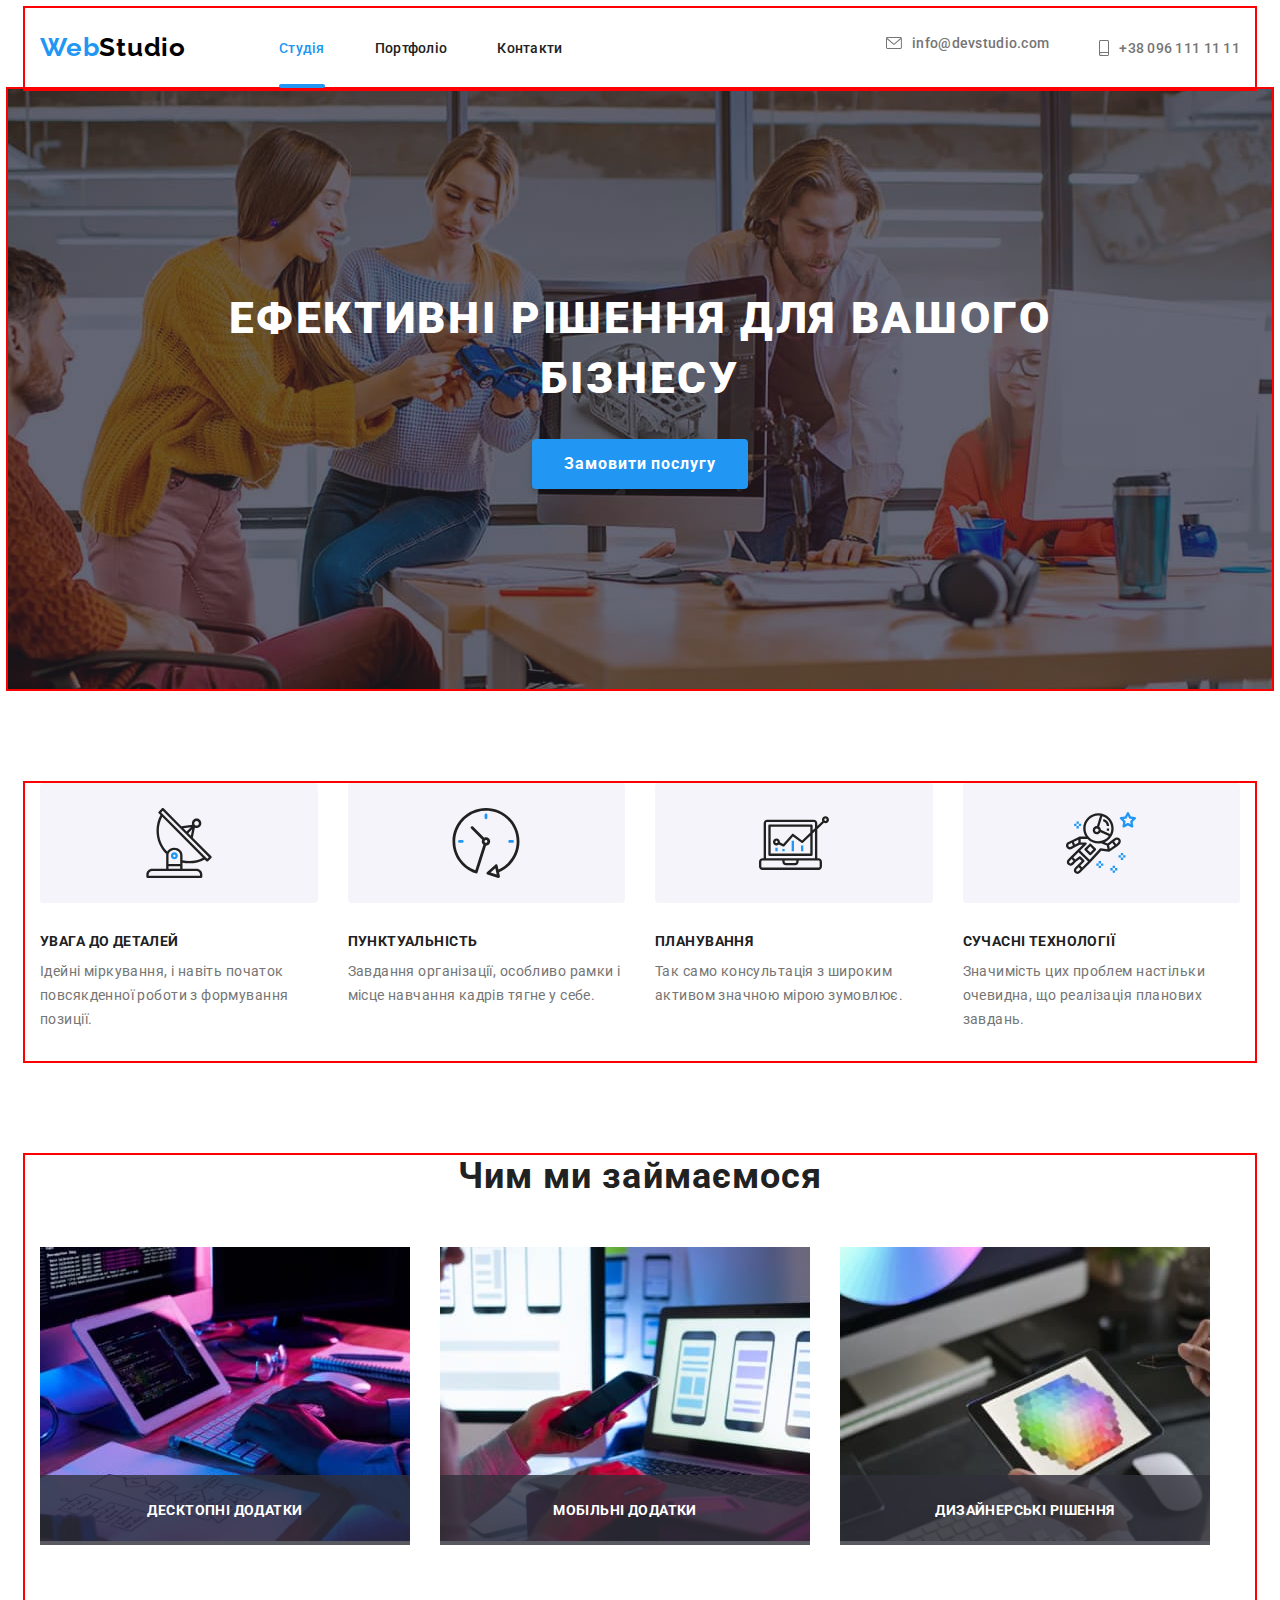
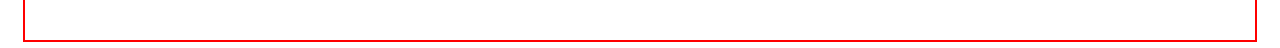
==== commit b1a04cba: "tablet-menu адаптив" ====
--- a/index.html
+++ b/index.html
@@ -34,7 +34,8 @@
               <use href="./images/icons.svg#icon-menu-open"></use>
             </svg>
           </button>
-          <!-- <ul class="header__nav">
+          <div class="header__nav-block">
+            <ul class="header__nav">
             <li class="header__item">
               <a href="./index.html" class="link current">Студія</a>
             </li>
@@ -42,10 +43,12 @@
               <a href="./portfolio.html" class="link">Портфоліо</a>
             </li>
             <li class="header__item"><a href="" class="link">Контакти</a></li>
-          </ul> -->
+          </ul>
+          </div>
         </nav>
-        <!-- <ul class="header__contacts">
-          <li>
+        <div class="header__contacts-block">
+          <ul class="header__contacts">
+          <li class="header__contacts-list">
             <div class="header__contacts-soc">
               <a
                 href="mailto:info@devstudio.com"
@@ -59,9 +62,9 @@
               ></a>
             </div>
           </li>
-          <li>
+          <li class="header__contacts-list">
             <div class="header__contacts-soc">
-              <a href="tel:+380961111111" class="link header__contacts-link"
+              <a href="tel:+380961111111" class="link header__contacts-link last"
                 >+38 096 111 11 11<svg
                   class="header__contacts-icon"
                   width="10"
@@ -71,7 +74,9 @@
               ></a>
             </div>
           </li>
-        </ul>         -->
+        </ul>
+        </div>
+        
       </div>
       <!--Мобільне меню--> 
       <div class="header__mobile-menu backdrop is-hidden" data-menu>
@@ -83,7 +88,6 @@
             </svg>
           </button>
           <div class="header__mobile-navigation">
-            <!-- header__mobile-nav -->
             <ul class="menu-list">
               <li class="header__mobile-item">
                 <a href="./index.html" class="link header__mobile-link current"
@@ -211,7 +215,7 @@
       </section>
 
       <!--Чим ми займаємося-->
-      <!-- <section class="specialty">
+      <section class="specialty">
         <div class="container specialty__container">
           <h2 class="specialty__heading heading">Чим ми займаємося</h2>
           <ul class="specialty__list">
@@ -239,7 +243,7 @@
             </li>
           </ul>
         </div>
-      </section> -->
+      </section>
 
       <!--Наша команда-->
       <!-- <section class="user user__section">
--- a/css/main.min.css
+++ b/css/main.min.css
@@ -1 +1 @@
-:root{--primary-text-color: #212121;--title-text-color: #757575;--accent-color: #2196f3;--subject-color: #ffffff;--footer-link-color: rgba(255, 255, 255, 0.6);--logo-color: #000000;--primary-bg-color: #f5f5f5;--secondary-bg-color: #F5F4FA;--nav-bg-color: #2f303a;--background-image-color: linear-gradient(rgba(47, 48, 58, 0.4), rgba(47, 48, 58, 0.4))}h1,h2,h3,h4,h5,h6,p{margin:0}ul{list-style:none;margin:0;padding:0}img{width:100%;max-width:100%;height:auto}.no-scroll{overflow:hidden}body{font-family:"Roboto",sans-serif;color:var(--title-text-color)}.logo,.header__nav,.header__contacts,.features__list,.specialty__list,.user__list,.buttons,.filter{list-style:none}.logo,.link{text-decoration:none}.header__nav .link,.buttons .button{color:var(--primary-text-color)}.container{width:100%;padding-left:15px;padding-right:15px;margin:0 auto;outline:2px solid red}@media screen and (min-width: 480px){.container{max-width:480px}}@media screen and (min-width: 768px){.container{max-width:768px}}@media screen and (min-width: 1200px){.container{max-width:1200px}}.heading{text-align:center;font-size:36px;line-height:1.1667;letter-spacing:.03em;margin-bottom:50px;color:var(--primary-text-color)}.backdrop{position:fixed;top:0;width:100%;height:100%;background-color:rgba(0,0,0,.3);-webkit-transition:opacity 250ms linear,visibility 250ms linear;transition:opacity 250ms linear,visibility 250ms linear}.modal{width:528px;min-height:581px;background:var(--subject-color);-webkit-box-shadow:0px 1px 3px rgba(0,0,0,.12),0px 1px 1px rgba(0,0,0,.14),0px 2px 1px rgba(0,0,0,.2);box-shadow:0px 1px 3px rgba(0,0,0,.12),0px 1px 1px rgba(0,0,0,.14),0px 2px 1px rgba(0,0,0,.2);border-radius:4px;position:absolute;top:50%;left:50%;-webkit-transform:translate(-50%, -50%) scale(1);transform:translate(-50%, -50%) scale(1);-webkit-transition:-webkit-transform 250ms linear;transition:-webkit-transform 250ms linear;transition:transform 250ms linear;transition:transform 250ms linear, -webkit-transform 250ms linear;padding:40px}.backdrop.is-hidden .modal{-webkit-transform:translate(-50%, -50%) scale(1.5);transform:translate(-50%, -50%) scale(1.5)}.modal__button-icon{position:absolute;right:8px;top:8px;width:30px;height:30px;border:1px solid rgba(0,0,0,.1);border-radius:50%;display:-webkit-box;display:-ms-flexbox;display:flex;-webkit-box-align:center;-ms-flex-align:center;align-items:center;-webkit-box-pack:center;-ms-flex-pack:center;justify-content:center;background:rgba(0,0,0,0);cursor:pointer;-webkit-transition:fill 250ms cubic-bezier(0.4, 0, 0.2, 1);transition:fill 250ms cubic-bezier(0.4, 0, 0.2, 1)}.modal__button-icon:hover{fill:var(--accent-color)}.is-hidden{opacity:0;visibility:hidden;pointer-events:none}.modal__title{font-weight:700;font-size:20px;line-height:1.15;text-align:center;letter-spacing:.03em;color:var(--primary-text-color);margin-bottom:12px}.modal__form{width:448px;margin-left:auto;margin-right:auto}.modal__form-label{font-size:12px;line-height:1.1667;letter-spacing:.01em;height:14px;margin-bottom:4px;display:block;position:relative}.modal__form-field{position:relative;display:-webkit-box;display:-ms-flexbox;display:flex;-webkit-box-orient:vertical;-webkit-box-direction:normal;-ms-flex-direction:column;flex-direction:column;margin-bottom:10px}.modal__form-input{width:100%;height:40px;outline:rgba(0,0,0,0);border:1px solid rgba(33,33,33,.2);border-radius:4px;padding-left:42px;font-size:12px;-webkit-transition:border-color 250ms cubic-bezier(0.4, 0, 0.2, 1),fill 250ms cubic-bezier(0.4, 0, 0.2, 1);transition:border-color 250ms cubic-bezier(0.4, 0, 0.2, 1),fill 250ms cubic-bezier(0.4, 0, 0.2, 1)}.modal__form-input:focus,.modal__form-input:hover{border-color:var(--accent-color)}.modal__form-icon{position:absolute;left:15px;top:50%;-webkit-transform:translateY(-50%);transform:translateY(-50%)}.modal__form-input:focus+.modal__form-icon,.modal__form-input:hover+.modal__form-icon{fill:var(--accent-color)}.modal__comment{position:relative;display:-webkit-box;display:-ms-flexbox;display:flex;-webkit-box-orient:vertical;-webkit-box-direction:normal;-ms-flex-direction:column;flex-direction:column;margin-bottom:20px}.modal__textarea{width:100%;height:120px;border:1px solid rgba(33,33,33,.2);border-radius:4px;resize:none;padding:12px 16px;font-weight:400;font-size:12px;line-height:1.1667;letter-spacing:.01em;outline:none;color:rgba(117,117,117,.5);-webkit-transition:border-color 250ms cubic-bezier(0.4, 0, 0.2, 1);transition:border-color 250ms cubic-bezier(0.4, 0, 0.2, 1)}.modal__textarea:focus,.modal__textarea:hover{border-color:var(--accent-color);color:var(--logo-color)}.modal__form-input:not(:focus):not(:-moz-placeholder-shown):valid{background-color:rgba(0,128,0,.15)}.modal__form-input:not(:focus):not(:-ms-input-placeholder):valid{background-color:rgba(0,128,0,.15)}.modal__form-input:not(:focus):not(:placeholder-shown):valid{background-color:rgba(0,128,0,.15)}.modal__form-input:not(:focus):not(:-moz-placeholder-shown):invalid{background-color:rgba(128,19,0,.15)}.modal__form-input:not(:focus):not(:-ms-input-placeholder):invalid{background-color:rgba(128,19,0,.15)}.modal__form-input:not(:focus):not(:placeholder-shown):invalid{background-color:rgba(128,19,0,.15)}.modal__checkbox{position:relative;display:-webkit-box;display:-ms-flexbox;display:flex;-webkit-box-orient:vertical;-webkit-box-direction:normal;-ms-flex-direction:column;flex-direction:column;-webkit-box-align:center;-ms-flex-align:center;align-items:center;margin-bottom:30px}.modal__text{font-size:14px;line-height:1.7123px;letter-spacing:.03em;display:-webkit-box;display:-ms-flexbox;display:flex;-webkit-box-align:center;-ms-flex-align:center;align-items:center;position:relative;height:24px}.visually-hidden{clip:rect(0 0 0 0);-webkit-clip-path:inset(50%);clip-path:inset(50%);height:1px;overflow:hidden;position:absolute;white-space:nowrap;width:1px}.modal__text span{position:relative;left:0;width:16px;height:15px;border:2px solid var(--primary-text-color);border-radius:2px;margin-right:7px;display:-webkit-box;display:-ms-flexbox;display:flex;-webkit-box-align:center;-ms-flex-align:center;align-items:center;-webkit-box-pack:center;-ms-flex-pack:center;justify-content:center;fill:rgba(0,0,0,0)}.modal__check:checked+.modal__text span{background-color:var(--accent-color);border:none;fill:var(--subject-color)}.modal__check:focus+.modal__text span{border-color:var(--accent-color)}.modal__text a{margin-left:7px;text-decoration:underline;color:var(--accent-color)}.modal__button{display:-webkit-box;display:-ms-flexbox;display:flex;-webkit-box-pack:center;-ms-flex-pack:center;justify-content:center}.modal__button-form{display:block;-webkit-box-align:center;-ms-flex-align:center;align-items:center;-webkit-box-pack:center;-ms-flex-pack:center;justify-content:center;font-family:inherit;padding:10px 52px;background-color:var(--accent-color);border:none;-webkit-box-shadow:rgba(0,0,0,0);box-shadow:rgba(0,0,0,0);border-radius:4px;font-weight:700;font-size:16px;line-height:1.875;text-align:center;letter-spacing:.06em;color:var(--subject-color);cursor:pointer;-webkit-box-shadow:0px 4px 4px rgba(0,0,0,.15);box-shadow:0px 4px 4px rgba(0,0,0,.15)}.header__container{background-color:var(--subject-color);border-bottom:1px solid #ececec}.header__navigation{margin-right:auto;display:-webkit-box;display:-ms-flexbox;display:flex;-webkit-box-align:center;-ms-flex-align:center;align-items:center;-webkit-box-pack:justify;-ms-flex-pack:justify;justify-content:space-between}.header__logo{padding-top:16px;padding-bottom:16px}.logo{font-family:"Raleway",sans-serif;font-weight:700;font-size:26px;line-height:1.1923;letter-spacing:.03em;color:var(--accent-color)}.header__logo-studio{color:var(--logo-color)}.header__menu-open{display:-webkit-box;display:-ms-flexbox;display:flex;-webkit-box-pack:justify;-ms-flex-pack:justify;justify-content:space-between;padding-top:10px;padding-bottom:10px;border:1px solid rgba(0,0,0,0);-webkit-box-align:center;-ms-flex-align:center;align-items:center;-webkit-box-pack:center;-ms-flex-pack:center;justify-content:center;background:rgba(0,0,0,0);cursor:pointer;-webkit-transition:fill 250ms cubic-bezier(0.4, 0, 0.2, 1);transition:fill 250ms cubic-bezier(0.4, 0, 0.2, 1)}.header__menu-open:hover{fill:var(--accent-color)}.backdrop{background-color:var(--subject-color);-webkit-transition:opacity 250ms linear,visibility 250ms linear;transition:opacity 250ms linear,visibility 250ms linear}.header__mobile-menu{position:fixed;top:0;width:100vw;height:100vh;z-index:1;max-width:none;margin-right:auto;padding:0;padding:48px 40px;top:50%;left:50%;-webkit-transform:translate(-50%, -50%) scale(1);transform:translate(-50%, -50%) scale(1);-webkit-transition:-webkit-transform 250ms linear;transition:-webkit-transform 250ms linear;transition:transform 250ms linear;transition:transform 250ms linear, -webkit-transform 250ms linear}.backdrop.is-hidden .header__mobile-menu{-webkit-transform:translate(-50%, -50%) scale(1.5);transform:translate(-50%, -50%) scale(1.5)}.header__mobile-menu>.container{width:100%;height:100%;display:-webkit-box;display:-ms-flexbox;display:flex;-webkit-box-orient:vertical;-webkit-box-direction:normal;-ms-flex-direction:column;flex-direction:column;-webkit-box-pack:justify;-ms-flex-pack:justify;justify-content:space-between;overflow:auto}@media screen and (min-width: 768px){.header__mobile-menu{display:none}}.header__menu-close{position:absolute;top:10px;right:15px;display:-webkit-box;display:-ms-flexbox;display:flex;border:1px solid rgba(0,0,0,0);background:rgba(0,0,0,0);cursor:pointer;-webkit-transition:fill 250ms cubic-bezier(0.4, 0, 0.2, 1);transition:fill 250ms cubic-bezier(0.4, 0, 0.2, 1)}.header__menu-close:hover{fill:var(--accent-color)}.header__mobile-navigation{margin-bottom:302px}.header__mobile-navigation .current{color:var(--accent-color)}.header__mobile-item{margin-bottom:32px}.header__mobile-item:last-child{margin-bottom:0}.header__mobile-link{font-weight:500;font-size:40px;line-height:1.175;letter-spacing:.02em;color:var(--primary-text-color);margin-bottom:32px}.header__mobile-contacts{text-decoration:none;margin-bottom:64px}.header__mobile-tel{font-weight:500;font-size:34px;line-height:1.1764;letter-spacing:.02em;margin-bottom:32px}.header__mobile-tel .header__mobile-contacts-link{color:var(--accent-color)}.header__mobile-email{font-weight:500;font-size:24px;line-height:1.1667;letter-spacing:.02em}.header__mobile-email .header__mobile-contacts-link{color:var(--title-text-color)}.header__mobile-socials-list{display:-webkit-box;display:-ms-flexbox;display:flex}.header__mobile-socials-link{font-weight:500;font-size:18px;line-height:1.2222;letter-spacing:.02em;color:var(--accent-color);margin-right:20px}.header__mobile-socials-link a:last-child{margin-right:0}.hero__container{max-width:100%;padding:0;display:-webkit-box;display:-ms-flexbox;display:flex;-webkit-box-pack:center;-ms-flex-pack:center;justify-content:center}.hero__wrap{padding:118px 60px;background-image:var(--background-image-color),url(../images/hero-480-1x.jpg);background-repeat:no-repeat;background-position:center;background-size:cover;max-width:100%}@media(min-device-pixel-ratio: 2),(-webkit-min-device-pixel-ratio: 2),(min-resolution: 192dpi),(min-resolution: 2dppx){.hero__wrap{background-image:var(--background-image-color),url(../images/hero-480-2x.jpg)}}@media screen and (min-width: 768px){.hero__wrap{background-image:var(--background-image-color),url(../images/hero-768-1x.jpg);padding:118px 204px;max-width:720px}}@media screen and (min-width: 768px)and (min-device-pixel-ratio: 2),screen and (min-width: 768px)and (-webkit-min-device-pixel-ratio: 2),screen and (min-width: 768px)and (min-resolution: 192dpi),screen and (min-width: 768px)and (min-resolution: 2dppx){.hero__wrap{background-image:var(--background-image-color),url(../images/hero-768-2x.jpg)}}@media screen and (min-width: 1200px){.hero__wrap{background-image:var(--background-image-color),url(../images/hero-1200-1x.jpg);padding-top:200px;padding-bottom:200px;max-width:100%}}@media screen and (min-width: 1200px)and (min-device-pixel-ratio: 2),screen and (min-width: 1200px)and (-webkit-min-device-pixel-ratio: 2),screen and (min-width: 1200px)and (min-resolution: 192dpi),screen and (min-width: 1200px)and (min-resolution: 2dppx){.hero__wrap{background-image:var(--background-image-color),url(../images/hero-1200-2x.jpg)}}.hero__title{font-weight:900;font-size:26px;line-height:1.6154;letter-spacing:.06em;text-align:center;color:var(--subject-color);margin-bottom:30px}@media screen and (min-width: 1200px){.hero__title{font-size:44px;line-height:1.3636}}.hero__button{min-width:216px;height:50px;display:block;margin:0 auto;font-family:inherit;font-weight:700;font-size:16px;line-height:1.875;letter-spacing:.06em;color:var(--subject-color);background-color:var(--accent-color);border:none;cursor:pointer;-webkit-box-shadow:0px 4px 4px rgba(0,0,0,.15);box-shadow:0px 4px 4px rgba(0,0,0,.15);border-radius:4px;-webkit-transition:background-color 250ms cubic-bezier(0.4, 0, 0.2, 1),color 250ms cubic-bezier(0.4, 0, 0.2, 1);transition:background-color 250ms cubic-bezier(0.4, 0, 0.2, 1),color 250ms cubic-bezier(0.4, 0, 0.2, 1)}.hero__button:hover,.hero__button:focus{color:var(--primary-text-color);background-color:var(--secondary-bg-color)}.features__block{padding-top:60px;padding-bottom:60px;display:block;-webkit-box-pack:center;-ms-flex-pack:center;justify-content:center}@media screen and (min-width: 1200px){.features__block{padding-top:94px;padding-bottom:94px}}.features__item{width:100%;margin-bottom:30px}.features__item:last-child{margin-bottom:0}@media screen and (min-width: 768px){.features__item{width:calc((100% - 30px)/2)}}@media screen and (min-width: 1200px){.features__item{width:calc((100% - 90px)/4)}}.features__title{margin-bottom:10px;font-size:14px;line-height:1.1429;letter-spacing:.03em}.features .features__title{color:var(--primary-text-color)}.features__list{gap:30px}@media screen and (min-width: 768px){.features__list{display:-webkit-box;display:-ms-flexbox;display:flex;-ms-flex-wrap:wrap;flex-wrap:wrap}}@media screen and (min-width: 1200px){.features__list{display:-webkit-box;display:-ms-flexbox;display:flex}}.features__text{font-size:14px;line-height:1.7143;letter-spacing:.03em;display:-webkit-box;display:-ms-flexbox;display:flex}.features__column{margin-bottom:30px;height:120px;display:-webkit-box;display:-ms-flexbox;display:flex;-webkit-box-align:center;-ms-flex-align:center;align-items:center;-webkit-box-pack:center;-ms-flex-pack:center;justify-content:center;background-color:var(--secondary-bg-color);border-radius:4px}.specialty__container{padding-bottom:95px}@media screen and (max-width: 1199px){.specialty__container{display:none}}.specialty__list{margin-right:auto;display:-webkit-box;display:-ms-flexbox;display:flex;-webkit-box-align:center;-ms-flex-align:center;align-items:center;gap:30px}.specialty__wrap{position:relative}.specialty__text{position:absolute;bottom:0;background-color:rgba(47,48,58,.8);font-weight:700;font-size:14px;line-height:1.1429;letter-spacing:.03em;color:var(--subject-color);width:370px;height:70px;display:-webkit-box;display:-ms-flexbox;display:flex;-webkit-box-pack:center;-ms-flex-pack:center;justify-content:center;-webkit-box-align:center;-ms-flex-align:center;align-items:center}.user__section{padding-top:60px;padding-bottom:60px;width:100%;display:block;-webkit-box-pack:center;-ms-flex-pack:center;justify-content:center;background-color:var(--secondary-bg-color)}@media screen and (min-width: 1200px){.user__section{padding-top:94px;padding-bottom:94px}}@media screen and (max-width: 1200px){.user__heading{font-size:28px;line-height:1.1786}}.user__list{gap:30px;width:100%}@media screen and (min-width: 768px){.user__list{display:-webkit-box;display:-ms-flexbox;display:flex;-ms-flex-wrap:wrap;flex-wrap:wrap}}@media screen and (min-width: 1200px){.user__list{margin-right:auto;display:-webkit-box;display:-ms-flexbox;display:flex;-webkit-box-align:center;-ms-flex-align:center;align-items:center}}.user__item{-webkit-box-shadow:0px 1px 3px rgba(0,0,0,.12),0px 1px 1px rgba(0,0,0,.14),0px 2px 1px rgba(0,0,0,.2);box-shadow:0px 1px 3px rgba(0,0,0,.12),0px 1px 1px rgba(0,0,0,.14),0px 2px 1px rgba(0,0,0,.2);border-radius:0px 0px 4px 4px}@media screen and (min-width: 768px){.user__item{width:calc((100% - 30px)/2)}}@media screen and (min-width: 1200px){.user__item{width:calc((100% - 90px)/4)}}.user__block{padding-top:30px;padding-bottom:30px;-ms-flex-wrap:wrap;flex-wrap:wrap;text-align:center;background-color:var(--subject-color)}.user__image{display:block}.user__title{margin-bottom:10px;font-weight:500;font-size:16px;line-height:1.1875;letter-spacing:.03em;color:var(--primary-text-color)}.user__text{font-size:16px;line-height:1.1875;letter-spacing:.03em;margin-bottom:16px}.user__soc-list,.footer__list{display:-webkit-box;display:-ms-flexbox;display:flex;-webkit-box-pack:center;-ms-flex-pack:center;justify-content:center;gap:10px}.user__soc-item,.footer__item{width:44px;height:44px}.user__soc-link{width:100%;height:100%;border-radius:50%;display:-webkit-box;display:-ms-flexbox;display:flex;-webkit-box-align:center;-ms-flex-align:center;align-items:center;-webkit-box-pack:center;-ms-flex-pack:center;justify-content:center;-webkit-transition:background-color 250ms cubic-bezier(0.4, 0, 0.2, 1);transition:background-color 250ms cubic-bezier(0.4, 0, 0.2, 1)}.user__soc-link:hover,.user__soc-link:focus{background-color:var(--accent-color)}.user__soc-icon{fill:#afb1b8;-webkit-transition:fill 250ms cubic-bezier(0.4, 0, 0.2, 1);transition:fill 250ms cubic-bezier(0.4, 0, 0.2, 1)}.user__soc-link:hover .user__soc-icon,.user__soc-link:focus .user__soc-icon{fill:var(--subject-color)}.clients__section{padding-top:60px;padding-bottom:60px;display:block;width:100%;-webkit-box-pack:center;-ms-flex-pack:center;justify-content:center}@media screen and (min-width: 1200px){.clients__section{padding-top:94px;padding-bottom:94px}}@media screen and (max-width: 1200px){.clients__heading{font-size:28px;line-height:1.1786}}.clients__list{width:100%;gap:30px}@media screen and (max-width: 767px){.clients__list{display:-webkit-box;display:-ms-flexbox;display:flex;-ms-flex-wrap:wrap;flex-wrap:wrap}}@media screen and (min-width: 768px){.clients__list{display:-webkit-box;display:-ms-flexbox;display:flex;-ms-flex-wrap:wrap;flex-wrap:wrap}}@media screen and (min-width: 1200px){.clients__list{display:-webkit-box;display:-ms-flexbox;display:flex;-webkit-box-align:center;-ms-flex-align:center;align-items:center}}@media screen and (max-width: 767px){.clients__item{width:calc((100% - 30px)/2)}}@media screen and (min-width: 768px){.clients__item{width:calc((100% - 60px)/3)}}@media screen and (min-width: 1200px){.clients__item{width:calc((100% - 150px)/6)}}.clients__link{width:100%;height:92px;border-radius:4px;border:1px solid #afb1b8;display:-webkit-box;display:-ms-flexbox;display:flex;-webkit-box-align:center;-ms-flex-align:center;align-items:center;-webkit-box-pack:center;-ms-flex-pack:center;justify-content:center;-webkit-transition:border-color 250ms cubic-bezier(0.4, 0, 0.2, 1);transition:border-color 250ms cubic-bezier(0.4, 0, 0.2, 1)}.clients__link:hover,.clients__link:focus{border-color:var(--accent-color)}.clients__icon{fill:#afb1b8;-webkit-transition:fill 250ms cubic-bezier(0.4, 0, 0.2, 1);transition:fill 250ms cubic-bezier(0.4, 0, 0.2, 1)}.clients__link:hover .clients__icon,.clients__link:focus .clients__icon{fill:var(--accent-color)}.footer__block{padding-top:60px;padding-bottom:60px;background-color:var(--nav-bg-color)}.footer__container{display:-webkit-box;display:-ms-flexbox;display:flex;gap:70px}.footer__navigation{width:231px}.logo .footer__logo,.footer__logo{display:block;margin-bottom:20px}.footer__nav{display:inline-block;margin-bottom:9px;font-size:14px;line-height:1.7143;letter-spacing:.03em;font-style:normal;color:var(--footer-link-color);-webkit-transition:color 250ms cubic-bezier(0.4, 0, 0.2, 1);transition:color 250ms cubic-bezier(0.4, 0, 0.2, 1)}.footer__nav:hover,.footer__nav:focus{color:var(--accent-color)}.footer__nav:last-child{margin-bottom:0}.addres{color:var(--subject-color)}.footer__socials{display:block;-webkit-box-align:center;-ms-flex-align:center;align-items:center}.footer__heading{font-weight:700;font-size:14px;line-height:1.1428;letter-spacing:.03em;color:var(--subject-color);margin-bottom:20px}.footer__icon{fill:var(--subject-color)}.footer__link:hover .footer__icon,.footer__link:focus .footer__icon{fill:var(--subject-color)}.footer__link{width:100%;height:100%;background-color:rgba(255,255,255,.1);border-radius:50%;display:-webkit-box;display:-ms-flexbox;display:flex;-webkit-box-align:center;-ms-flex-align:center;align-items:center;-webkit-box-pack:center;-ms-flex-pack:center;justify-content:center;-webkit-transition:background-color 250ms cubic-bezier(0.4, 0, 0.2, 1),fill 250ms cubic-bezier(0.4, 0, 0.2, 1);transition:background-color 250ms cubic-bezier(0.4, 0, 0.2, 1),fill 250ms cubic-bezier(0.4, 0, 0.2, 1)}.footer__link:hover,.footer__link:focus{background-color:var(--accent-color)}.footer__newsletter{position:relative}.footer__form{display:-webkit-box;display:-ms-flexbox;display:flex;-webkit-box-align:center;-ms-flex-align:center;align-items:center;-webkit-box-pack:center;-ms-flex-pack:center;justify-content:center;gap:12px}.footer__input{display:-webkit-box;display:-ms-flexbox;display:flex;-webkit-box-align:center;-ms-flex-align:center;align-items:center;width:358px;height:50px;border:1px solid rgba(255,255,255,.3);-webkit-filter:drop-shadow(0px 4px 4px rgba(0, 0, 0, 0.15));filter:drop-shadow(0px 4px 4px rgba(0, 0, 0, 0.15));border-radius:4px;background-color:rgba(0,0,0,0);outline:rgba(0,0,0,0);-webkit-transition:color 250ms cubic-bezier(0.4, 0, 0.2, 1),border-color 250ms cubic-bezier(0.4, 0, 0.2, 1),-webkit-transform 250ms cubic-bezier(0.4, 0, 0.2, 1);transition:color 250ms cubic-bezier(0.4, 0, 0.2, 1),border-color 250ms cubic-bezier(0.4, 0, 0.2, 1),-webkit-transform 250ms cubic-bezier(0.4, 0, 0.2, 1);transition:color 250ms cubic-bezier(0.4, 0, 0.2, 1),transform 250ms cubic-bezier(0.4, 0, 0.2, 1),border-color 250ms cubic-bezier(0.4, 0, 0.2, 1);transition:color 250ms cubic-bezier(0.4, 0, 0.2, 1),transform 250ms cubic-bezier(0.4, 0, 0.2, 1),border-color 250ms cubic-bezier(0.4, 0, 0.2, 1),-webkit-transform 250ms cubic-bezier(0.4, 0, 0.2, 1);color:rgba(255,255,255,.6);font-size:16px;padding-left:16px}.footer__input:not(:-moz-placeholder-shown){border-color:var(--accent-color)}.footer__input:not(:-ms-input-placeholder){border-color:var(--accent-color)}.footer__input:focus,.footer__input:hover,.footer__input:not(:placeholder-shown){border-color:var(--accent-color)}.footer__label{position:absolute;left:0;padding-left:16px;font-size:16px;line-height:1.25;display:-webkit-box;display:-ms-flexbox;display:flex;-webkit-box-align:center;-ms-flex-align:center;align-items:center;letter-spacing:.03em;color:rgba(255,255,255,.6);-webkit-transition:color 250ms cubic-bezier(0.4, 0, 0.2, 1),-webkit-transform 250ms cubic-bezier(0.4, 0, 0.2, 1);transition:color 250ms cubic-bezier(0.4, 0, 0.2, 1),-webkit-transform 250ms cubic-bezier(0.4, 0, 0.2, 1);transition:transform 250ms cubic-bezier(0.4, 0, 0.2, 1),color 250ms cubic-bezier(0.4, 0, 0.2, 1);transition:transform 250ms cubic-bezier(0.4, 0, 0.2, 1),color 250ms cubic-bezier(0.4, 0, 0.2, 1),-webkit-transform 250ms cubic-bezier(0.4, 0, 0.2, 1)}.footer__input:not(:-moz-placeholder-shown)+.footer__label{transform:translateX(-100%);color:var(--accent-color)}.footer__input:not(:-ms-input-placeholder)+.footer__label{transform:translateX(-100%);color:var(--accent-color)}.footer__input:focus+.footer__label,.footer__input:hover+.footer__label,.footer__input:not(:placeholder-shown)+.footer__label{-webkit-transform:translateX(-100%);transform:translateX(-100%);color:var(--accent-color)}.footer__form-link{display:-webkit-box;display:-ms-flexbox;display:flex;-webkit-box-align:center;-ms-flex-align:center;align-items:center;-webkit-box-pack:center;-ms-flex-pack:center;justify-content:center;-webkit-transition:background-color 250ms cubic-bezier(0.4, 0, 0.2, 1);transition:background-color 250ms cubic-bezier(0.4, 0, 0.2, 1)}.footer__form-link:hover,.footer__form-link:focus{background-color:var(--accent-color)}.footer__form-icon{fill:var(--subject-color);-webkit-transition:fill 250ms cubic-bezier(0.4, 0, 0.2, 1);transition:fill 250ms cubic-bezier(0.4, 0, 0.2, 1)}.footer__form-link:hover .footer__form-icon,.footer__form-link:focus .footer__form-icon{fill:var(--subject-color)}.footer__button{padding:10px 28px;display:-webkit-box;display:-ms-flexbox;display:flex;-webkit-box-align:center;-ms-flex-align:center;align-items:center;width:200px;height:50px;color:var(--subject-color);background-color:var(--accent-color);border-radius:4px;border:none;-webkit-box-shadow:rgba(0,0,0,0);box-shadow:rgba(0,0,0,0);font-weight:700;letter-spacing:.06em;gap:10px}.filter-button{padding-top:94px;padding-bottom:94px;background-color:#fff}.buttons{display:-webkit-box;display:-ms-flexbox;display:flex;-webkit-box-pack:center;-ms-flex-pack:center;justify-content:center;gap:8px;margin-bottom:50px}.button-filters{-webkit-box-align:center;-ms-flex-align:center;align-items:center;padding:6px 22px;font-family:inherit;font-weight:500;font-size:16px;line-height:1.625;letter-spacing:.03em;color:var(--primary-text-color);background-color:var(--secondary-bg-color);border:none;cursor:pointer;border-radius:4px;-webkit-transition:background-color 250ms cubic-bezier(0.4, 0, 0.2, 1),color 250ms cubic-bezier(0.4, 0, 0.2, 1),-webkit-box-shadow 250ms cubic-bezier(0.4, 0, 0.2, 1);transition:background-color 250ms cubic-bezier(0.4, 0, 0.2, 1),color 250ms cubic-bezier(0.4, 0, 0.2, 1),-webkit-box-shadow 250ms cubic-bezier(0.4, 0, 0.2, 1);transition:background-color 250ms cubic-bezier(0.4, 0, 0.2, 1),color 250ms cubic-bezier(0.4, 0, 0.2, 1),box-shadow 250ms cubic-bezier(0.4, 0, 0.2, 1);transition:background-color 250ms cubic-bezier(0.4, 0, 0.2, 1),color 250ms cubic-bezier(0.4, 0, 0.2, 1),box-shadow 250ms cubic-bezier(0.4, 0, 0.2, 1),-webkit-box-shadow 250ms cubic-bezier(0.4, 0, 0.2, 1)}.button-filters:hover,.button-filters:focus{color:var(--subject-color);background-color:var(--accent-color);-webkit-box-shadow:0px 3px 1px rgba(0,0,0,.1),0px 1px 2px rgba(0,0,0,.08),0px 2px 2px rgba(0,0,0,.12);box-shadow:0px 3px 1px rgba(0,0,0,.1),0px 1px 2px rgba(0,0,0,.08),0px 2px 2px rgba(0,0,0,.12)}.button-filters.flowing{color:var(--subject-color);background-color:var(--accent-color)}.filter{display:-webkit-box;display:-ms-flexbox;display:flex;-ms-flex-wrap:wrap;flex-wrap:wrap;-webkit-box-pack:center;-ms-flex-pack:center;justify-content:center;gap:30px}.filter .filter-list{background-color:var(--subject-color)}.filter-link{display:block;text-decoration:none;list-style:none;color:var(--title-text-color);-webkit-transition:-webkit-box-shadow 250ms cubic-bezier(0.4, 0, 0.2, 1);transition:-webkit-box-shadow 250ms cubic-bezier(0.4, 0, 0.2, 1);transition:box-shadow 250ms cubic-bezier(0.4, 0, 0.2, 1);transition:box-shadow 250ms cubic-bezier(0.4, 0, 0.2, 1), -webkit-box-shadow 250ms cubic-bezier(0.4, 0, 0.2, 1)}.filter-link:hover,.filter-link:focus{-webkit-box-shadow:0px 1px 1px rgba(0,0,0,.12),0px 4px 4px rgba(0,0,0,.06),1px 4px 6px rgba(0,0,0,.16);box-shadow:0px 1px 1px rgba(0,0,0,.12),0px 4px 4px rgba(0,0,0,.06),1px 4px 6px rgba(0,0,0,.16)}.filter-top-wrap{position:relative;overflow:hidden}.filter-top-text{position:absolute;top:0;background:rgba(33,150,243,.9);font-size:18px;line-height:1.5555;letter-spacing:.03em;color:var(--subject-color);padding:63px 24px;height:100%;-webkit-transform:translateY(100%);transform:translateY(100%);-webkit-transition:-webkit-transform 250ms linear;transition:-webkit-transform 250ms linear;transition:transform 250ms linear;transition:transform 250ms linear, -webkit-transform 250ms linear;overflow:auto}.filter-link:hover .filter-top-text{-webkit-transform:translateY(0);transform:translateY(0)}.filter-image{display:block}.filter-block{border:1px solid #eee;border-top:rgba(0,0,0,0);padding:20px 24px}.section-title{margin-bottom:4px;font-size:18px;line-height:2;letter-spacing:.06em;color:var(--primary-text-color)}.filter-text{font-size:16px;line-height:1.875;letter-spacing:.03em}/*# sourceMappingURL=main.min.css.map */+:root{--primary-text-color: #212121;--title-text-color: #757575;--accent-color: #2196f3;--subject-color: #ffffff;--footer-link-color: rgba(255, 255, 255, 0.6);--logo-color: #000000;--primary-bg-color: #f5f5f5;--secondary-bg-color: #F5F4FA;--nav-bg-color: #2f303a;--background-image-color: linear-gradient(rgba(47, 48, 58, 0.4), rgba(47, 48, 58, 0.4))}h1,h2,h3,h4,h5,h6,p{margin:0}ul{list-style:none;margin:0;padding:0}img{width:100%;max-width:100%;height:auto}.no-scroll{overflow:hidden}body{font-family:"Roboto",sans-serif;color:var(--title-text-color)}.logo,.header__nav,.header__contacts,.features__list,.specialty__list,.user__list,.buttons,.filter{list-style:none}.logo,.link{text-decoration:none}.header__nav .link,.buttons .button{color:var(--primary-text-color)}.container{width:100%;padding-left:15px;padding-right:15px;margin:0 auto;outline:2px solid red}@media screen and (min-width: 480px){.container{max-width:480px}}@media screen and (min-width: 768px){.container{max-width:768px}}@media screen and (min-width: 1200px){.container{max-width:1200px}}.heading{text-align:center;font-size:36px;line-height:1.1667;letter-spacing:.03em;margin-bottom:50px;color:var(--primary-text-color)}.backdrop{position:fixed;top:0;width:100%;height:100%;background-color:rgba(0,0,0,.3);-webkit-transition:opacity 250ms linear,visibility 250ms linear;transition:opacity 250ms linear,visibility 250ms linear}.modal{width:528px;min-height:581px;background:var(--subject-color);-webkit-box-shadow:0px 1px 3px rgba(0,0,0,.12),0px 1px 1px rgba(0,0,0,.14),0px 2px 1px rgba(0,0,0,.2);box-shadow:0px 1px 3px rgba(0,0,0,.12),0px 1px 1px rgba(0,0,0,.14),0px 2px 1px rgba(0,0,0,.2);border-radius:4px;position:absolute;top:50%;left:50%;-webkit-transform:translate(-50%, -50%) scale(1);transform:translate(-50%, -50%) scale(1);-webkit-transition:-webkit-transform 250ms linear;transition:-webkit-transform 250ms linear;transition:transform 250ms linear;transition:transform 250ms linear, -webkit-transform 250ms linear;padding:40px}.backdrop.is-hidden .modal{-webkit-transform:translate(-50%, -50%) scale(1.5);transform:translate(-50%, -50%) scale(1.5)}.modal__button-icon{position:absolute;right:8px;top:8px;width:30px;height:30px;border:1px solid rgba(0,0,0,.1);border-radius:50%;display:-webkit-box;display:-ms-flexbox;display:flex;-webkit-box-align:center;-ms-flex-align:center;align-items:center;-webkit-box-pack:center;-ms-flex-pack:center;justify-content:center;background:rgba(0,0,0,0);cursor:pointer;-webkit-transition:fill 250ms cubic-bezier(0.4, 0, 0.2, 1);transition:fill 250ms cubic-bezier(0.4, 0, 0.2, 1)}.modal__button-icon:hover{fill:var(--accent-color)}.is-hidden{opacity:0;visibility:hidden;pointer-events:none}.modal__title{font-weight:700;font-size:20px;line-height:1.15;text-align:center;letter-spacing:.03em;color:var(--primary-text-color);margin-bottom:12px}.modal__form{width:448px;margin-left:auto;margin-right:auto}.modal__form-label{font-size:12px;line-height:1.1667;letter-spacing:.01em;height:14px;margin-bottom:4px;display:block;position:relative}.modal__form-field{position:relative;display:-webkit-box;display:-ms-flexbox;display:flex;-webkit-box-orient:vertical;-webkit-box-direction:normal;-ms-flex-direction:column;flex-direction:column;margin-bottom:10px}.modal__form-input{width:100%;height:40px;outline:rgba(0,0,0,0);border:1px solid rgba(33,33,33,.2);border-radius:4px;padding-left:42px;font-size:12px;-webkit-transition:border-color 250ms cubic-bezier(0.4, 0, 0.2, 1),fill 250ms cubic-bezier(0.4, 0, 0.2, 1);transition:border-color 250ms cubic-bezier(0.4, 0, 0.2, 1),fill 250ms cubic-bezier(0.4, 0, 0.2, 1)}.modal__form-input:focus,.modal__form-input:hover{border-color:var(--accent-color)}.modal__form-icon{position:absolute;left:15px;top:50%;-webkit-transform:translateY(-50%);transform:translateY(-50%)}.modal__form-input:focus+.modal__form-icon,.modal__form-input:hover+.modal__form-icon{fill:var(--accent-color)}.modal__comment{position:relative;display:-webkit-box;display:-ms-flexbox;display:flex;-webkit-box-orient:vertical;-webkit-box-direction:normal;-ms-flex-direction:column;flex-direction:column;margin-bottom:20px}.modal__textarea{width:100%;height:120px;border:1px solid rgba(33,33,33,.2);border-radius:4px;resize:none;padding:12px 16px;font-weight:400;font-size:12px;line-height:1.1667;letter-spacing:.01em;outline:none;color:rgba(117,117,117,.5);-webkit-transition:border-color 250ms cubic-bezier(0.4, 0, 0.2, 1);transition:border-color 250ms cubic-bezier(0.4, 0, 0.2, 1)}.modal__textarea:focus,.modal__textarea:hover{border-color:var(--accent-color);color:var(--logo-color)}.modal__form-input:not(:focus):not(:-moz-placeholder-shown):valid{background-color:rgba(0,128,0,.15)}.modal__form-input:not(:focus):not(:-ms-input-placeholder):valid{background-color:rgba(0,128,0,.15)}.modal__form-input:not(:focus):not(:placeholder-shown):valid{background-color:rgba(0,128,0,.15)}.modal__form-input:not(:focus):not(:-moz-placeholder-shown):invalid{background-color:rgba(128,19,0,.15)}.modal__form-input:not(:focus):not(:-ms-input-placeholder):invalid{background-color:rgba(128,19,0,.15)}.modal__form-input:not(:focus):not(:placeholder-shown):invalid{background-color:rgba(128,19,0,.15)}.modal__checkbox{position:relative;display:-webkit-box;display:-ms-flexbox;display:flex;-webkit-box-orient:vertical;-webkit-box-direction:normal;-ms-flex-direction:column;flex-direction:column;-webkit-box-align:center;-ms-flex-align:center;align-items:center;margin-bottom:30px}.modal__text{font-size:14px;line-height:1.7123px;letter-spacing:.03em;display:-webkit-box;display:-ms-flexbox;display:flex;-webkit-box-align:center;-ms-flex-align:center;align-items:center;position:relative;height:24px}.visually-hidden{clip:rect(0 0 0 0);-webkit-clip-path:inset(50%);clip-path:inset(50%);height:1px;overflow:hidden;position:absolute;white-space:nowrap;width:1px}.modal__text span{position:relative;left:0;width:16px;height:15px;border:2px solid var(--primary-text-color);border-radius:2px;margin-right:7px;display:-webkit-box;display:-ms-flexbox;display:flex;-webkit-box-align:center;-ms-flex-align:center;align-items:center;-webkit-box-pack:center;-ms-flex-pack:center;justify-content:center;fill:rgba(0,0,0,0)}.modal__check:checked+.modal__text span{background-color:var(--accent-color);border:none;fill:var(--subject-color)}.modal__check:focus+.modal__text span{border-color:var(--accent-color)}.modal__text a{margin-left:7px;text-decoration:underline;color:var(--accent-color)}.modal__button{display:-webkit-box;display:-ms-flexbox;display:flex;-webkit-box-pack:center;-ms-flex-pack:center;justify-content:center}.modal__button-form{display:block;-webkit-box-align:center;-ms-flex-align:center;align-items:center;-webkit-box-pack:center;-ms-flex-pack:center;justify-content:center;font-family:inherit;padding:10px 52px;background-color:var(--accent-color);border:none;-webkit-box-shadow:rgba(0,0,0,0);box-shadow:rgba(0,0,0,0);border-radius:4px;font-weight:700;font-size:16px;line-height:1.875;text-align:center;letter-spacing:.06em;color:var(--subject-color);cursor:pointer;-webkit-box-shadow:0px 4px 4px rgba(0,0,0,.15);box-shadow:0px 4px 4px rgba(0,0,0,.15)}.header__container{background-color:var(--subject-color);border-bottom:1px solid #ececec}@media screen and (min-width: 768px){.header__container{display:-webkit-box;display:-ms-flexbox;display:flex;-webkit-box-align:center;-ms-flex-align:center;align-items:center}}.header__logo{padding-top:16px;padding-bottom:16px}@media screen and (min-width: 768px){.header__logo{padding-top:26px;padding-bottom:26px}}@media screen and (min-width: 1200px){.header__logo{padding-top:24px;padding-bottom:25px}}.logo{font-family:"Raleway",sans-serif;font-weight:700;font-size:26px;line-height:1.1923;letter-spacing:.03em;color:var(--accent-color)}.header__logo-studio{color:var(--logo-color)}.header__menu-open{display:-webkit-box;display:-ms-flexbox;display:flex;-webkit-box-pack:justify;-ms-flex-pack:justify;justify-content:space-between;padding-top:10px;padding-bottom:10px;border:1px solid rgba(0,0,0,0);-webkit-box-align:center;-ms-flex-align:center;align-items:center;-webkit-box-pack:center;-ms-flex-pack:center;justify-content:center;background:rgba(0,0,0,0);cursor:pointer;-webkit-transition:fill 250ms cubic-bezier(0.4, 0, 0.2, 1);transition:fill 250ms cubic-bezier(0.4, 0, 0.2, 1)}.header__menu-open:hover{fill:var(--accent-color)}@media screen and (min-width: 768px){.header__menu-open{display:none}}@media screen and (max-width: 767px){.header__nav-block{display:none}}.header__navigation{display:-webkit-box;display:-ms-flexbox;display:flex;-webkit-box-align:center;-ms-flex-align:center;align-items:center;-webkit-box-pack:justify;-ms-flex-pack:justify;justify-content:space-between}@media screen and (min-width: 1200px){.header__navigation{margin-right:auto}}.header__nav{font-weight:500;font-size:14px;line-height:1.1429;letter-spacing:.02em;display:-webkit-box;display:-ms-flexbox;display:flex;gap:50px;margin-left:88px;margin-right:0;color:var(--accent-color)}.header__nav .current{color:var(--accent-color)}@media screen and (min-width: 1200px){.header__nav{margin-left:93px}}.header__item .link{padding:32px 0;position:relative;-webkit-transition:color 250ms cubic-bezier(0.4, 0, 0.2, 1);transition:color 250ms cubic-bezier(0.4, 0, 0.2, 1)}.header__item .link:hover,.header__item .link:focus{color:var(--accent-color)}.current::after{content:"";position:absolute;width:100%;height:4px;left:0;bottom:0;border-radius:2px;background-color:var(--accent-color);display:-webkit-box;display:-ms-flexbox;display:flex;-webkit-box-align:end;-ms-flex-align:end;align-items:flex-end;-webkit-box-pack:end;-ms-flex-pack:end;justify-content:end}@media screen and (max-width: 767px){.header__contacts-block{display:none}}@media screen and (min-width: 768px){.header__contacts-block{display:block;-webkit-box-align:center;-ms-flex-align:center;align-items:center}}@media screen and (min-width: 1200px){.header__contacts-block{display:-webkit-box;display:-ms-flexbox;display:flex;-webkit-box-align:center;-ms-flex-align:center;align-items:center;-webkit-box-pack:center;-ms-flex-pack:center;justify-content:center}}.header__contacts{padding-top:21px;padding-bottom:21px;display:block;-webkit-box-align:center;-ms-flex-align:center;align-items:center}@media screen and (min-width: 1200px){.header__contacts{display:-webkit-box;display:-ms-flexbox;display:flex;-webkit-box-align:center;-ms-flex-align:center;align-items:center;-webkit-box-pack:end;-ms-flex-pack:end;justify-content:flex-end}}.header__contacts-soc .header__contacts-link{display:-webkit-box;display:-ms-flexbox;display:flex;-webkit-box-pack:end;-ms-flex-pack:end;justify-content:flex-end;-webkit-box-orient:horizontal;-webkit-box-direction:reverse;-ms-flex-direction:row-reverse;flex-direction:row-reverse;-webkit-box-align:center;-ms-flex-align:center;align-items:center;font-weight:500;font-size:14px;line-height:1.1429;letter-spacing:.02em;color:var(--title-text-color);fill:var(--title-text-color);margin-left:50px;-webkit-transition:color 250ms cubic-bezier(0.4, 0, 0.2, 1);transition:color 250ms cubic-bezier(0.4, 0, 0.2, 1)}.header__contacts-soc .header__contacts-link:hover,.header__contacts-soc .header__contacts-link:focus{color:var(--accent-color);fill:var(--accent-color)}@media screen and (min-width: 1200px){.header__contacts-soc .header__contacts-link{display:-webkit-box;display:-ms-flexbox;display:flex;-webkit-box-align:center;-ms-flex-align:center;align-items:center;-webkit-box-orient:horizontal;-webkit-box-direction:reverse;-ms-flex-direction:row-reverse;flex-direction:row-reverse}}@media screen and (min-width: 1200px){.header__contacts-list{margin-bottom:10px}.header__contacts-list:last-child{margin-bottom:0}}.header__contacts-icon{margin-right:10px}.backdrop{background-color:var(--subject-color);-webkit-transition:opacity 250ms linear,visibility 250ms linear;transition:opacity 250ms linear,visibility 250ms linear}.header__mobile-menu{position:fixed;top:0;width:100vw;height:100vh;z-index:1;max-width:none;margin-right:auto;padding:0;padding:48px 40px;top:50%;left:50%;-webkit-transform:translate(-50%, -50%) scale(1);transform:translate(-50%, -50%) scale(1);-webkit-transition:-webkit-transform 250ms linear;transition:-webkit-transform 250ms linear;transition:transform 250ms linear;transition:transform 250ms linear, -webkit-transform 250ms linear}.backdrop.is-hidden .header__mobile-menu{-webkit-transform:translate(-50%, -50%) scale(1.5);transform:translate(-50%, -50%) scale(1.5)}.header__mobile-menu>.container{width:100%;height:100%;display:-webkit-box;display:-ms-flexbox;display:flex;-webkit-box-orient:vertical;-webkit-box-direction:normal;-ms-flex-direction:column;flex-direction:column;-webkit-box-pack:justify;-ms-flex-pack:justify;justify-content:space-between;overflow:auto}@media screen and (min-width: 768px){.header__mobile-menu{display:none}}.header__menu-close{position:absolute;top:10px;right:15px;display:-webkit-box;display:-ms-flexbox;display:flex;border:1px solid rgba(0,0,0,0);background:rgba(0,0,0,0);cursor:pointer;-webkit-transition:fill 250ms cubic-bezier(0.4, 0, 0.2, 1);transition:fill 250ms cubic-bezier(0.4, 0, 0.2, 1)}.header__menu-close:hover{fill:var(--accent-color)}.header__mobile-navigation{margin-bottom:302px}.header__mobile-navigation .current{color:var(--accent-color)}.header__mobile-item{margin-bottom:32px}.header__mobile-item:last-child{margin-bottom:0}.header__mobile-link{font-weight:500;font-size:40px;line-height:1.175;letter-spacing:.02em;color:var(--primary-text-color);margin-bottom:32px}.header__mobile-contacts{text-decoration:none;margin-bottom:64px}.header__mobile-tel{font-weight:500;font-size:34px;line-height:1.1764;letter-spacing:.02em;margin-bottom:32px}.header__mobile-tel .header__mobile-contacts-link{color:var(--accent-color)}.header__mobile-email{font-weight:500;font-size:24px;line-height:1.1667;letter-spacing:.02em}.header__mobile-email .header__mobile-contacts-link{color:var(--title-text-color)}.header__mobile-socials-list{display:-webkit-box;display:-ms-flexbox;display:flex}.header__mobile-socials-link{font-weight:500;font-size:18px;line-height:1.2222;letter-spacing:.02em;color:var(--accent-color);margin-right:20px}.header__mobile-socials-link a:last-child{margin-right:0}.hero__container{max-width:100%;padding:0;display:-webkit-box;display:-ms-flexbox;display:flex;-webkit-box-pack:center;-ms-flex-pack:center;justify-content:center}.hero__wrap{padding:118px 60px;background-image:var(--background-image-color),url(../images/hero-480-1x.jpg);background-repeat:no-repeat;background-position:center;background-size:cover;max-width:100%}@media(min-device-pixel-ratio: 2),(-webkit-min-device-pixel-ratio: 2),(min-resolution: 192dpi),(min-resolution: 2dppx){.hero__wrap{background-image:var(--background-image-color),url(../images/hero-480-2x.jpg)}}@media screen and (min-width: 768px){.hero__wrap{background-image:var(--background-image-color),url(../images/hero-768-1x.jpg);padding:118px 204px;max-width:720px}}@media screen and (min-width: 768px)and (min-device-pixel-ratio: 2),screen and (min-width: 768px)and (-webkit-min-device-pixel-ratio: 2),screen and (min-width: 768px)and (min-resolution: 192dpi),screen and (min-width: 768px)and (min-resolution: 2dppx){.hero__wrap{background-image:var(--background-image-color),url(../images/hero-768-2x.jpg)}}@media screen and (min-width: 1200px){.hero__wrap{background-image:var(--background-image-color),url(../images/hero-1200-1x.jpg);padding-top:200px;padding-bottom:200px;max-width:100%}}@media screen and (min-width: 1200px)and (min-device-pixel-ratio: 2),screen and (min-width: 1200px)and (-webkit-min-device-pixel-ratio: 2),screen and (min-width: 1200px)and (min-resolution: 192dpi),screen and (min-width: 1200px)and (min-resolution: 2dppx){.hero__wrap{background-image:var(--background-image-color),url(../images/hero-1200-2x.jpg)}}.hero__title{font-weight:900;font-size:26px;line-height:1.6154;letter-spacing:.06em;text-align:center;color:var(--subject-color);margin-bottom:30px}@media screen and (min-width: 1200px){.hero__title{font-size:44px;line-height:1.3636}}.hero__button{min-width:216px;height:50px;display:block;margin:0 auto;font-family:inherit;font-weight:700;font-size:16px;line-height:1.875;letter-spacing:.06em;color:var(--subject-color);background-color:var(--accent-color);border:none;cursor:pointer;-webkit-box-shadow:0px 4px 4px rgba(0,0,0,.15);box-shadow:0px 4px 4px rgba(0,0,0,.15);border-radius:4px;-webkit-transition:background-color 250ms cubic-bezier(0.4, 0, 0.2, 1),color 250ms cubic-bezier(0.4, 0, 0.2, 1);transition:background-color 250ms cubic-bezier(0.4, 0, 0.2, 1),color 250ms cubic-bezier(0.4, 0, 0.2, 1)}.hero__button:hover,.hero__button:focus{color:var(--primary-text-color);background-color:var(--secondary-bg-color)}.features__block{padding-top:60px;padding-bottom:60px;display:block;-webkit-box-pack:center;-ms-flex-pack:center;justify-content:center}@media screen and (min-width: 1200px){.features__block{padding-top:94px;padding-bottom:94px}}.features__item{width:100%;margin-bottom:30px}.features__item:last-child{margin-bottom:0}@media screen and (min-width: 768px){.features__item{width:calc((100% - 30px)/2)}}@media screen and (min-width: 1200px){.features__item{width:calc((100% - 90px)/4)}}.features__title{margin-bottom:10px;font-size:14px;line-height:1.1429;letter-spacing:.03em}.features .features__title{color:var(--primary-text-color)}.features__list{gap:30px}@media screen and (min-width: 768px){.features__list{display:-webkit-box;display:-ms-flexbox;display:flex;-ms-flex-wrap:wrap;flex-wrap:wrap}}@media screen and (min-width: 1200px){.features__list{display:-webkit-box;display:-ms-flexbox;display:flex}}.features__text{font-size:14px;line-height:1.7143;letter-spacing:.03em;display:-webkit-box;display:-ms-flexbox;display:flex}.features__column{margin-bottom:30px;height:120px;display:-webkit-box;display:-ms-flexbox;display:flex;-webkit-box-align:center;-ms-flex-align:center;align-items:center;-webkit-box-pack:center;-ms-flex-pack:center;justify-content:center;background-color:var(--secondary-bg-color);border-radius:4px}.specialty__container{padding-bottom:95px}@media screen and (max-width: 1199px){.specialty__container{display:none}}.specialty__list{margin-right:auto;display:-webkit-box;display:-ms-flexbox;display:flex;-webkit-box-align:center;-ms-flex-align:center;align-items:center;gap:30px}.specialty__wrap{position:relative}.specialty__text{position:absolute;bottom:0;background-color:rgba(47,48,58,.8);font-weight:700;font-size:14px;line-height:1.1429;letter-spacing:.03em;color:var(--subject-color);width:370px;height:70px;display:-webkit-box;display:-ms-flexbox;display:flex;-webkit-box-pack:center;-ms-flex-pack:center;justify-content:center;-webkit-box-align:center;-ms-flex-align:center;align-items:center}.user__section{padding-top:60px;padding-bottom:60px;width:100%;display:block;-webkit-box-pack:center;-ms-flex-pack:center;justify-content:center;background-color:var(--secondary-bg-color)}@media screen and (min-width: 1200px){.user__section{padding-top:94px;padding-bottom:94px}}@media screen and (max-width: 1200px){.user__heading{font-size:28px;line-height:1.1786}}.user__list{gap:30px;width:100%}@media screen and (min-width: 768px){.user__list{display:-webkit-box;display:-ms-flexbox;display:flex;-ms-flex-wrap:wrap;flex-wrap:wrap}}@media screen and (min-width: 1200px){.user__list{margin-right:auto;display:-webkit-box;display:-ms-flexbox;display:flex;-webkit-box-align:center;-ms-flex-align:center;align-items:center}}.user__item{-webkit-box-shadow:0px 1px 3px rgba(0,0,0,.12),0px 1px 1px rgba(0,0,0,.14),0px 2px 1px rgba(0,0,0,.2);box-shadow:0px 1px 3px rgba(0,0,0,.12),0px 1px 1px rgba(0,0,0,.14),0px 2px 1px rgba(0,0,0,.2);border-radius:0px 0px 4px 4px}@media screen and (min-width: 768px){.user__item{width:calc((100% - 30px)/2)}}@media screen and (min-width: 1200px){.user__item{width:calc((100% - 90px)/4)}}.user__block{padding-top:30px;padding-bottom:30px;-ms-flex-wrap:wrap;flex-wrap:wrap;text-align:center;background-color:var(--subject-color)}.user__image{display:block}.user__title{margin-bottom:10px;font-weight:500;font-size:16px;line-height:1.1875;letter-spacing:.03em;color:var(--primary-text-color)}.user__text{font-size:16px;line-height:1.1875;letter-spacing:.03em;margin-bottom:16px}.user__soc-list,.footer__list{display:-webkit-box;display:-ms-flexbox;display:flex;-webkit-box-pack:center;-ms-flex-pack:center;justify-content:center;gap:10px}.user__soc-item,.footer__item{width:44px;height:44px}.user__soc-link{width:100%;height:100%;border-radius:50%;display:-webkit-box;display:-ms-flexbox;display:flex;-webkit-box-align:center;-ms-flex-align:center;align-items:center;-webkit-box-pack:center;-ms-flex-pack:center;justify-content:center;-webkit-transition:background-color 250ms cubic-bezier(0.4, 0, 0.2, 1);transition:background-color 250ms cubic-bezier(0.4, 0, 0.2, 1)}.user__soc-link:hover,.user__soc-link:focus{background-color:var(--accent-color)}.user__soc-icon{fill:#afb1b8;-webkit-transition:fill 250ms cubic-bezier(0.4, 0, 0.2, 1);transition:fill 250ms cubic-bezier(0.4, 0, 0.2, 1)}.user__soc-link:hover .user__soc-icon,.user__soc-link:focus .user__soc-icon{fill:var(--subject-color)}.clients__section{padding-top:60px;padding-bottom:60px;display:block;width:100%;-webkit-box-pack:center;-ms-flex-pack:center;justify-content:center}@media screen and (min-width: 1200px){.clients__section{padding-top:94px;padding-bottom:94px}}@media screen and (max-width: 1200px){.clients__heading{font-size:28px;line-height:1.1786}}.clients__list{width:100%;gap:30px}@media screen and (max-width: 767px){.clients__list{display:-webkit-box;display:-ms-flexbox;display:flex;-ms-flex-wrap:wrap;flex-wrap:wrap}}@media screen and (min-width: 768px){.clients__list{display:-webkit-box;display:-ms-flexbox;display:flex;-ms-flex-wrap:wrap;flex-wrap:wrap}}@media screen and (min-width: 1200px){.clients__list{display:-webkit-box;display:-ms-flexbox;display:flex;-webkit-box-align:center;-ms-flex-align:center;align-items:center}}@media screen and (max-width: 767px){.clients__item{width:calc((100% - 30px)/2)}}@media screen and (min-width: 768px){.clients__item{width:calc((100% - 60px)/3)}}@media screen and (min-width: 1200px){.clients__item{width:calc((100% - 150px)/6)}}.clients__link{width:100%;height:92px;border-radius:4px;border:1px solid #afb1b8;display:-webkit-box;display:-ms-flexbox;display:flex;-webkit-box-align:center;-ms-flex-align:center;align-items:center;-webkit-box-pack:center;-ms-flex-pack:center;justify-content:center;-webkit-transition:border-color 250ms cubic-bezier(0.4, 0, 0.2, 1);transition:border-color 250ms cubic-bezier(0.4, 0, 0.2, 1)}.clients__link:hover,.clients__link:focus{border-color:var(--accent-color)}.clients__icon{fill:#afb1b8;-webkit-transition:fill 250ms cubic-bezier(0.4, 0, 0.2, 1);transition:fill 250ms cubic-bezier(0.4, 0, 0.2, 1)}.clients__link:hover .clients__icon,.clients__link:focus .clients__icon{fill:var(--accent-color)}.footer__block{padding-top:60px;padding-bottom:60px;background-color:var(--nav-bg-color)}.footer__container{display:-webkit-box;display:-ms-flexbox;display:flex;gap:70px}.footer__navigation{width:231px}.logo .footer__logo,.footer__logo{display:block;margin-bottom:20px}.footer__nav{display:inline-block;margin-bottom:9px;font-size:14px;line-height:1.7143;letter-spacing:.03em;font-style:normal;color:var(--footer-link-color);-webkit-transition:color 250ms cubic-bezier(0.4, 0, 0.2, 1);transition:color 250ms cubic-bezier(0.4, 0, 0.2, 1)}.footer__nav:hover,.footer__nav:focus{color:var(--accent-color)}.footer__nav:last-child{margin-bottom:0}.addres{color:var(--subject-color)}.footer__socials{display:block;-webkit-box-align:center;-ms-flex-align:center;align-items:center}.footer__heading{font-weight:700;font-size:14px;line-height:1.1428;letter-spacing:.03em;color:var(--subject-color);margin-bottom:20px}.footer__icon{fill:var(--subject-color)}.footer__link:hover .footer__icon,.footer__link:focus .footer__icon{fill:var(--subject-color)}.footer__link{width:100%;height:100%;background-color:rgba(255,255,255,.1);border-radius:50%;display:-webkit-box;display:-ms-flexbox;display:flex;-webkit-box-align:center;-ms-flex-align:center;align-items:center;-webkit-box-pack:center;-ms-flex-pack:center;justify-content:center;-webkit-transition:background-color 250ms cubic-bezier(0.4, 0, 0.2, 1),fill 250ms cubic-bezier(0.4, 0, 0.2, 1);transition:background-color 250ms cubic-bezier(0.4, 0, 0.2, 1),fill 250ms cubic-bezier(0.4, 0, 0.2, 1)}.footer__link:hover,.footer__link:focus{background-color:var(--accent-color)}.footer__newsletter{position:relative}.footer__form{display:-webkit-box;display:-ms-flexbox;display:flex;-webkit-box-align:center;-ms-flex-align:center;align-items:center;-webkit-box-pack:center;-ms-flex-pack:center;justify-content:center;gap:12px}.footer__input{display:-webkit-box;display:-ms-flexbox;display:flex;-webkit-box-align:center;-ms-flex-align:center;align-items:center;width:358px;height:50px;border:1px solid rgba(255,255,255,.3);-webkit-filter:drop-shadow(0px 4px 4px rgba(0, 0, 0, 0.15));filter:drop-shadow(0px 4px 4px rgba(0, 0, 0, 0.15));border-radius:4px;background-color:rgba(0,0,0,0);outline:rgba(0,0,0,0);-webkit-transition:color 250ms cubic-bezier(0.4, 0, 0.2, 1),border-color 250ms cubic-bezier(0.4, 0, 0.2, 1),-webkit-transform 250ms cubic-bezier(0.4, 0, 0.2, 1);transition:color 250ms cubic-bezier(0.4, 0, 0.2, 1),border-color 250ms cubic-bezier(0.4, 0, 0.2, 1),-webkit-transform 250ms cubic-bezier(0.4, 0, 0.2, 1);transition:color 250ms cubic-bezier(0.4, 0, 0.2, 1),transform 250ms cubic-bezier(0.4, 0, 0.2, 1),border-color 250ms cubic-bezier(0.4, 0, 0.2, 1);transition:color 250ms cubic-bezier(0.4, 0, 0.2, 1),transform 250ms cubic-bezier(0.4, 0, 0.2, 1),border-color 250ms cubic-bezier(0.4, 0, 0.2, 1),-webkit-transform 250ms cubic-bezier(0.4, 0, 0.2, 1);color:rgba(255,255,255,.6);font-size:16px;padding-left:16px}.footer__input:not(:-moz-placeholder-shown){border-color:var(--accent-color)}.footer__input:not(:-ms-input-placeholder){border-color:var(--accent-color)}.footer__input:focus,.footer__input:hover,.footer__input:not(:placeholder-shown){border-color:var(--accent-color)}.footer__label{position:absolute;left:0;padding-left:16px;font-size:16px;line-height:1.25;display:-webkit-box;display:-ms-flexbox;display:flex;-webkit-box-align:center;-ms-flex-align:center;align-items:center;letter-spacing:.03em;color:rgba(255,255,255,.6);-webkit-transition:color 250ms cubic-bezier(0.4, 0, 0.2, 1),-webkit-transform 250ms cubic-bezier(0.4, 0, 0.2, 1);transition:color 250ms cubic-bezier(0.4, 0, 0.2, 1),-webkit-transform 250ms cubic-bezier(0.4, 0, 0.2, 1);transition:transform 250ms cubic-bezier(0.4, 0, 0.2, 1),color 250ms cubic-bezier(0.4, 0, 0.2, 1);transition:transform 250ms cubic-bezier(0.4, 0, 0.2, 1),color 250ms cubic-bezier(0.4, 0, 0.2, 1),-webkit-transform 250ms cubic-bezier(0.4, 0, 0.2, 1)}.footer__input:not(:-moz-placeholder-shown)+.footer__label{transform:translateX(-100%);color:var(--accent-color)}.footer__input:not(:-ms-input-placeholder)+.footer__label{transform:translateX(-100%);color:var(--accent-color)}.footer__input:focus+.footer__label,.footer__input:hover+.footer__label,.footer__input:not(:placeholder-shown)+.footer__label{-webkit-transform:translateX(-100%);transform:translateX(-100%);color:var(--accent-color)}.footer__form-link{display:-webkit-box;display:-ms-flexbox;display:flex;-webkit-box-align:center;-ms-flex-align:center;align-items:center;-webkit-box-pack:center;-ms-flex-pack:center;justify-content:center;-webkit-transition:background-color 250ms cubic-bezier(0.4, 0, 0.2, 1);transition:background-color 250ms cubic-bezier(0.4, 0, 0.2, 1)}.footer__form-link:hover,.footer__form-link:focus{background-color:var(--accent-color)}.footer__form-icon{fill:var(--subject-color);-webkit-transition:fill 250ms cubic-bezier(0.4, 0, 0.2, 1);transition:fill 250ms cubic-bezier(0.4, 0, 0.2, 1)}.footer__form-link:hover .footer__form-icon,.footer__form-link:focus .footer__form-icon{fill:var(--subject-color)}.footer__button{padding:10px 28px;display:-webkit-box;display:-ms-flexbox;display:flex;-webkit-box-align:center;-ms-flex-align:center;align-items:center;width:200px;height:50px;color:var(--subject-color);background-color:var(--accent-color);border-radius:4px;border:none;-webkit-box-shadow:rgba(0,0,0,0);box-shadow:rgba(0,0,0,0);font-weight:700;letter-spacing:.06em;gap:10px}.filter-button{padding-top:94px;padding-bottom:94px;background-color:#fff}.buttons{display:-webkit-box;display:-ms-flexbox;display:flex;-webkit-box-pack:center;-ms-flex-pack:center;justify-content:center;gap:8px;margin-bottom:50px}.button-filters{-webkit-box-align:center;-ms-flex-align:center;align-items:center;padding:6px 22px;font-family:inherit;font-weight:500;font-size:16px;line-height:1.625;letter-spacing:.03em;color:var(--primary-text-color);background-color:var(--secondary-bg-color);border:none;cursor:pointer;border-radius:4px;-webkit-transition:background-color 250ms cubic-bezier(0.4, 0, 0.2, 1),color 250ms cubic-bezier(0.4, 0, 0.2, 1),-webkit-box-shadow 250ms cubic-bezier(0.4, 0, 0.2, 1);transition:background-color 250ms cubic-bezier(0.4, 0, 0.2, 1),color 250ms cubic-bezier(0.4, 0, 0.2, 1),-webkit-box-shadow 250ms cubic-bezier(0.4, 0, 0.2, 1);transition:background-color 250ms cubic-bezier(0.4, 0, 0.2, 1),color 250ms cubic-bezier(0.4, 0, 0.2, 1),box-shadow 250ms cubic-bezier(0.4, 0, 0.2, 1);transition:background-color 250ms cubic-bezier(0.4, 0, 0.2, 1),color 250ms cubic-bezier(0.4, 0, 0.2, 1),box-shadow 250ms cubic-bezier(0.4, 0, 0.2, 1),-webkit-box-shadow 250ms cubic-bezier(0.4, 0, 0.2, 1)}.button-filters:hover,.button-filters:focus{color:var(--subject-color);background-color:var(--accent-color);-webkit-box-shadow:0px 3px 1px rgba(0,0,0,.1),0px 1px 2px rgba(0,0,0,.08),0px 2px 2px rgba(0,0,0,.12);box-shadow:0px 3px 1px rgba(0,0,0,.1),0px 1px 2px rgba(0,0,0,.08),0px 2px 2px rgba(0,0,0,.12)}.button-filters.flowing{color:var(--subject-color);background-color:var(--accent-color)}.filter{display:-webkit-box;display:-ms-flexbox;display:flex;-ms-flex-wrap:wrap;flex-wrap:wrap;-webkit-box-pack:center;-ms-flex-pack:center;justify-content:center;gap:30px}.filter .filter-list{background-color:var(--subject-color)}.filter-link{display:block;text-decoration:none;list-style:none;color:var(--title-text-color);-webkit-transition:-webkit-box-shadow 250ms cubic-bezier(0.4, 0, 0.2, 1);transition:-webkit-box-shadow 250ms cubic-bezier(0.4, 0, 0.2, 1);transition:box-shadow 250ms cubic-bezier(0.4, 0, 0.2, 1);transition:box-shadow 250ms cubic-bezier(0.4, 0, 0.2, 1), -webkit-box-shadow 250ms cubic-bezier(0.4, 0, 0.2, 1)}.filter-link:hover,.filter-link:focus{-webkit-box-shadow:0px 1px 1px rgba(0,0,0,.12),0px 4px 4px rgba(0,0,0,.06),1px 4px 6px rgba(0,0,0,.16);box-shadow:0px 1px 1px rgba(0,0,0,.12),0px 4px 4px rgba(0,0,0,.06),1px 4px 6px rgba(0,0,0,.16)}.filter-top-wrap{position:relative;overflow:hidden}.filter-top-text{position:absolute;top:0;background:rgba(33,150,243,.9);font-size:18px;line-height:1.5555;letter-spacing:.03em;color:var(--subject-color);padding:63px 24px;height:100%;-webkit-transform:translateY(100%);transform:translateY(100%);-webkit-transition:-webkit-transform 250ms linear;transition:-webkit-transform 250ms linear;transition:transform 250ms linear;transition:transform 250ms linear, -webkit-transform 250ms linear;overflow:auto}.filter-link:hover .filter-top-text{-webkit-transform:translateY(0);transform:translateY(0)}.filter-image{display:block}.filter-block{border:1px solid #eee;border-top:rgba(0,0,0,0);padding:20px 24px}.section-title{margin-bottom:4px;font-size:18px;line-height:2;letter-spacing:.06em;color:var(--primary-text-color)}.filter-text{font-size:16px;line-height:1.875;letter-spacing:.03em}/*# sourceMappingURL=main.min.css.map */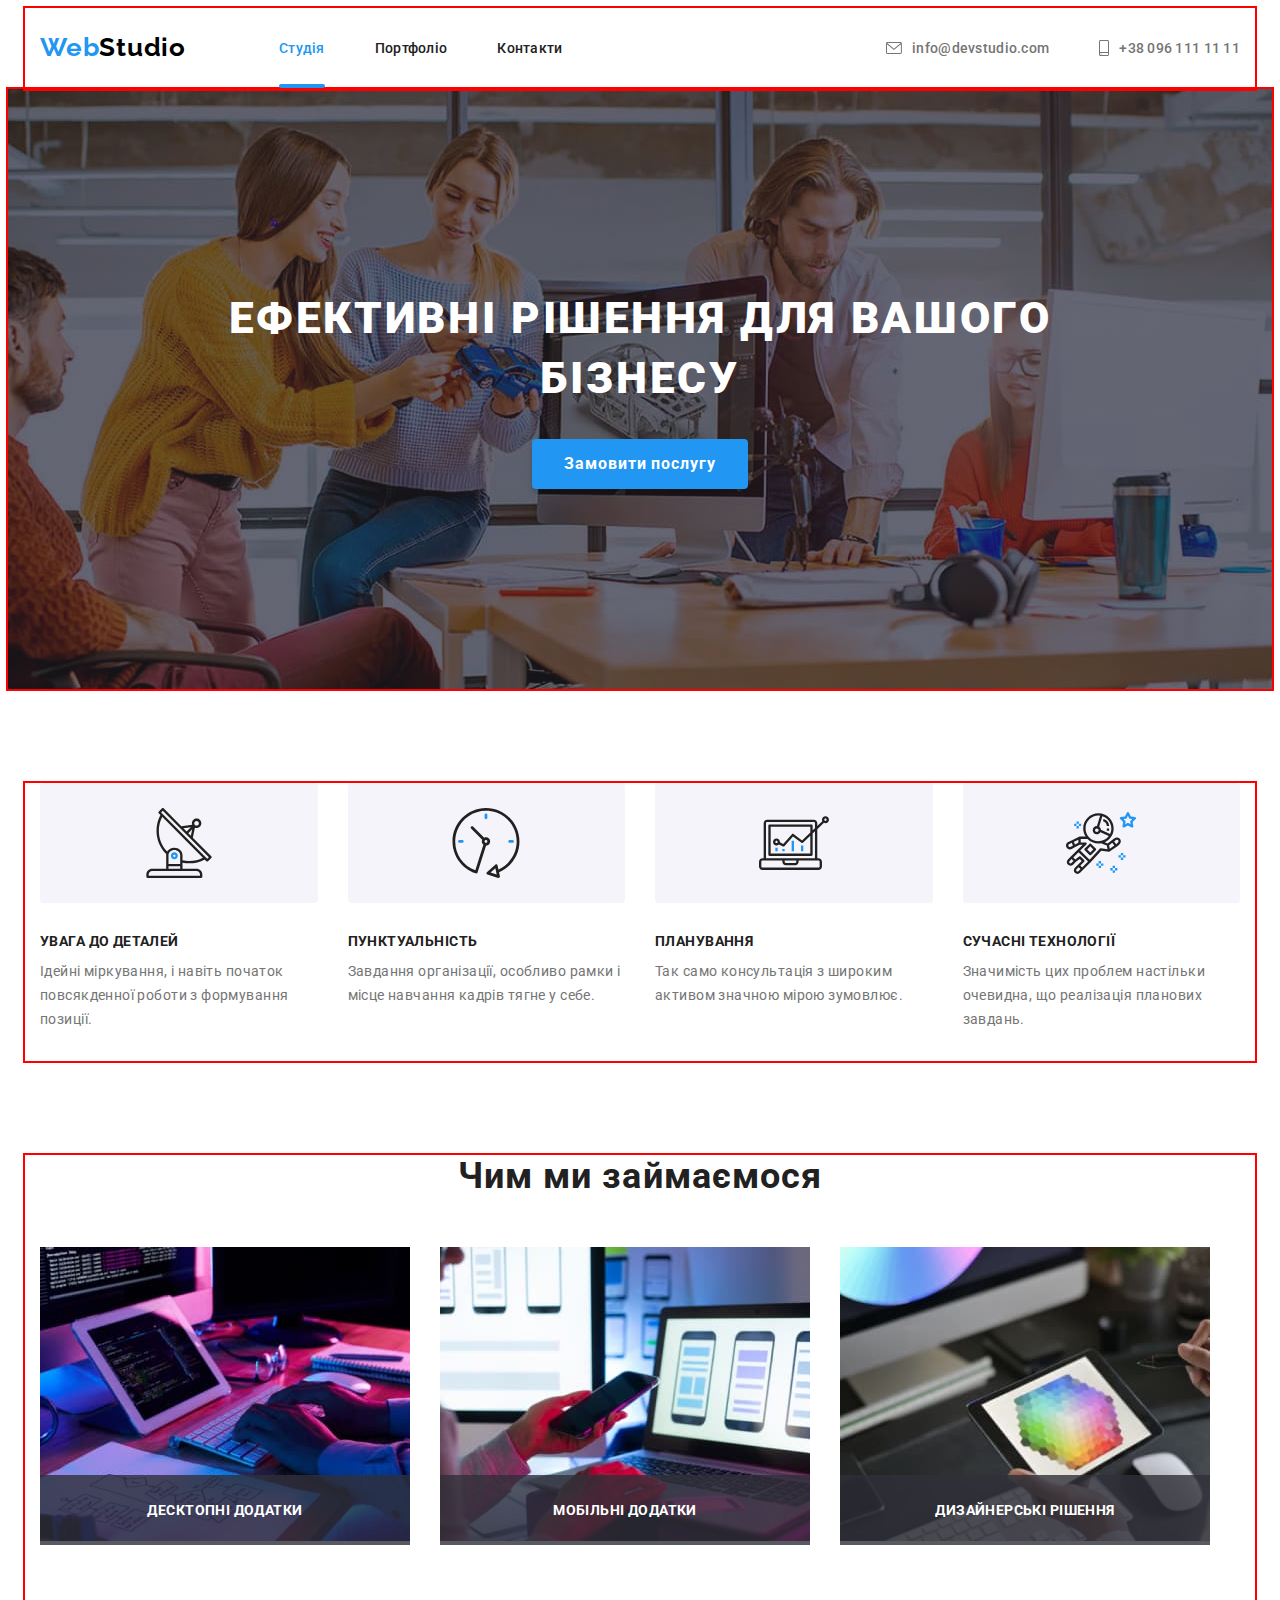
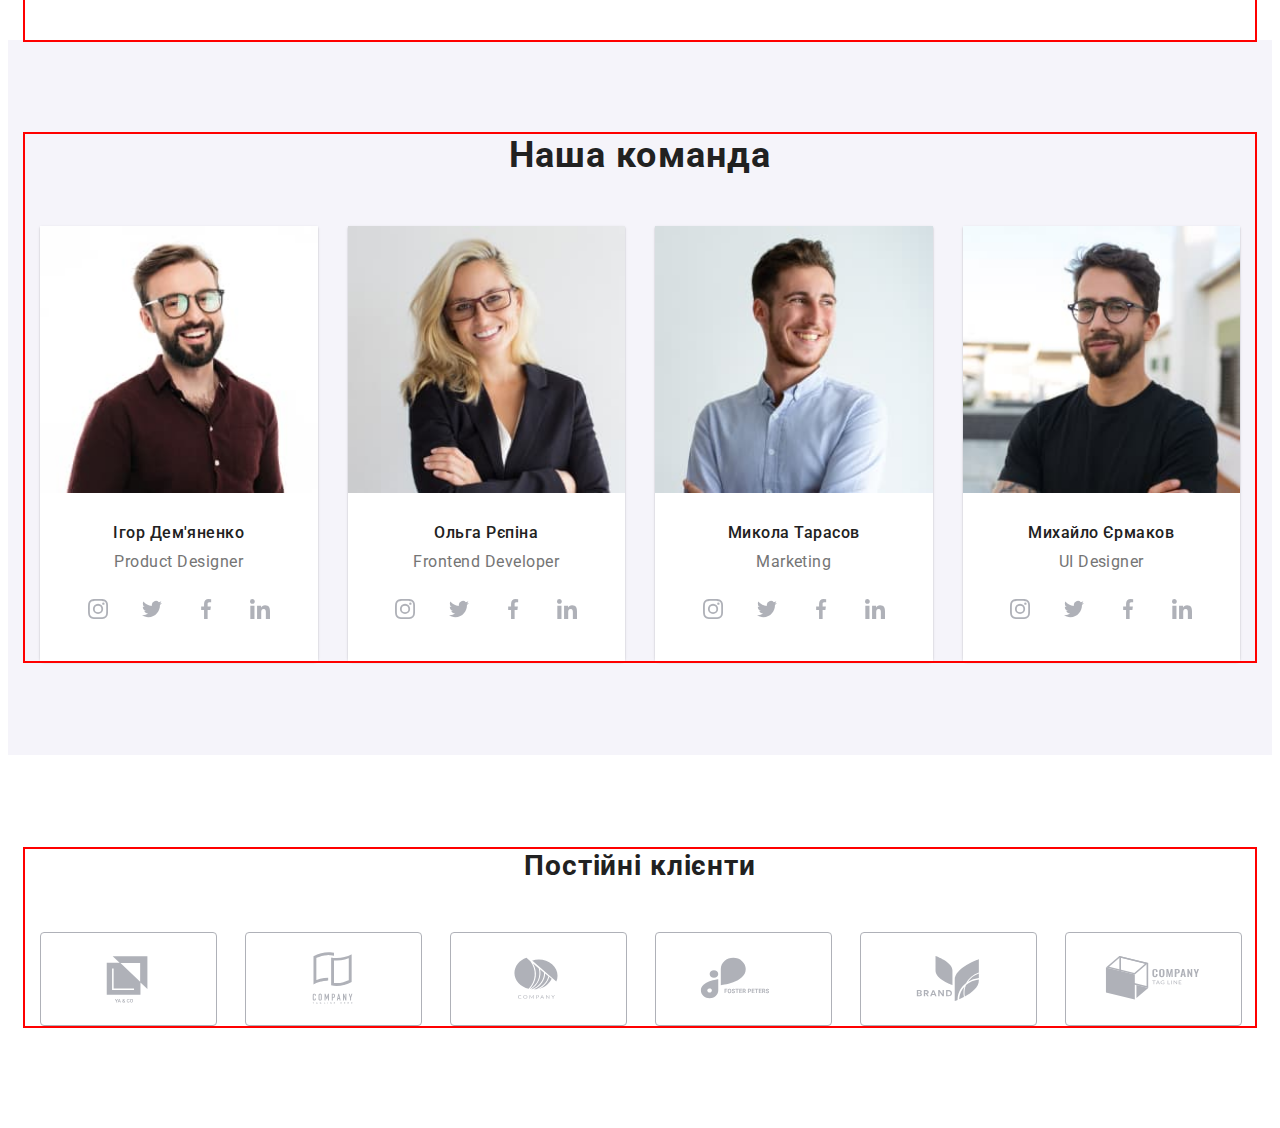
==== commit eb5913e2: "корегування відпрацьованного матеріалу" ====
--- a/index.html
+++ b/index.html
@@ -246,7 +246,7 @@
       </section>
 
       <!--Наша команда-->
-      <!-- <section class="user user__section">
+      <section class="user user__section">
         <div class="container user__container">
           <h2 class="user__heading heading">Наша команда</h2>
           <ul class="user__list">
@@ -440,10 +440,10 @@
             </li>
           </ul>
         </div>
-      </section> -->
+      </section>
 
       <!--Постійні клієнти-->
-      <!-- <section class="clients clients__section">
+      <section class="clients clients__section">
         <div class="container clients__container">
           <h2 class="clients__heading heading">Постійні клієнти</h2>
           <ul class="clients__list">
@@ -493,7 +493,7 @@
             </li>
           </ul>
         </div>
-      </section> -->
+      </section>
     </main>
 
     <!--Підвал-->
--- a/css/main.min.css
+++ b/css/main.min.css
@@ -1 +1 @@
-:root{--primary-text-color: #212121;--title-text-color: #757575;--accent-color: #2196f3;--subject-color: #ffffff;--footer-link-color: rgba(255, 255, 255, 0.6);--logo-color: #000000;--primary-bg-color: #f5f5f5;--secondary-bg-color: #F5F4FA;--nav-bg-color: #2f303a;--background-image-color: linear-gradient(rgba(47, 48, 58, 0.4), rgba(47, 48, 58, 0.4))}h1,h2,h3,h4,h5,h6,p{margin:0}ul{list-style:none;margin:0;padding:0}img{width:100%;max-width:100%;height:auto}.no-scroll{overflow:hidden}body{font-family:"Roboto",sans-serif;color:var(--title-text-color)}.logo,.header__nav,.header__contacts,.features__list,.specialty__list,.user__list,.buttons,.filter{list-style:none}.logo,.link{text-decoration:none}.header__nav .link,.buttons .button{color:var(--primary-text-color)}.container{width:100%;padding-left:15px;padding-right:15px;margin:0 auto;outline:2px solid red}@media screen and (min-width: 480px){.container{max-width:480px}}@media screen and (min-width: 768px){.container{max-width:768px}}@media screen and (min-width: 1200px){.container{max-width:1200px}}.heading{text-align:center;font-size:36px;line-height:1.1667;letter-spacing:.03em;margin-bottom:50px;color:var(--primary-text-color)}.backdrop{position:fixed;top:0;width:100%;height:100%;background-color:rgba(0,0,0,.3);-webkit-transition:opacity 250ms linear,visibility 250ms linear;transition:opacity 250ms linear,visibility 250ms linear}.modal{width:528px;min-height:581px;background:var(--subject-color);-webkit-box-shadow:0px 1px 3px rgba(0,0,0,.12),0px 1px 1px rgba(0,0,0,.14),0px 2px 1px rgba(0,0,0,.2);box-shadow:0px 1px 3px rgba(0,0,0,.12),0px 1px 1px rgba(0,0,0,.14),0px 2px 1px rgba(0,0,0,.2);border-radius:4px;position:absolute;top:50%;left:50%;-webkit-transform:translate(-50%, -50%) scale(1);transform:translate(-50%, -50%) scale(1);-webkit-transition:-webkit-transform 250ms linear;transition:-webkit-transform 250ms linear;transition:transform 250ms linear;transition:transform 250ms linear, -webkit-transform 250ms linear;padding:40px}.backdrop.is-hidden .modal{-webkit-transform:translate(-50%, -50%) scale(1.5);transform:translate(-50%, -50%) scale(1.5)}.modal__button-icon{position:absolute;right:8px;top:8px;width:30px;height:30px;border:1px solid rgba(0,0,0,.1);border-radius:50%;display:-webkit-box;display:-ms-flexbox;display:flex;-webkit-box-align:center;-ms-flex-align:center;align-items:center;-webkit-box-pack:center;-ms-flex-pack:center;justify-content:center;background:rgba(0,0,0,0);cursor:pointer;-webkit-transition:fill 250ms cubic-bezier(0.4, 0, 0.2, 1);transition:fill 250ms cubic-bezier(0.4, 0, 0.2, 1)}.modal__button-icon:hover{fill:var(--accent-color)}.is-hidden{opacity:0;visibility:hidden;pointer-events:none}.modal__title{font-weight:700;font-size:20px;line-height:1.15;text-align:center;letter-spacing:.03em;color:var(--primary-text-color);margin-bottom:12px}.modal__form{width:448px;margin-left:auto;margin-right:auto}.modal__form-label{font-size:12px;line-height:1.1667;letter-spacing:.01em;height:14px;margin-bottom:4px;display:block;position:relative}.modal__form-field{position:relative;display:-webkit-box;display:-ms-flexbox;display:flex;-webkit-box-orient:vertical;-webkit-box-direction:normal;-ms-flex-direction:column;flex-direction:column;margin-bottom:10px}.modal__form-input{width:100%;height:40px;outline:rgba(0,0,0,0);border:1px solid rgba(33,33,33,.2);border-radius:4px;padding-left:42px;font-size:12px;-webkit-transition:border-color 250ms cubic-bezier(0.4, 0, 0.2, 1),fill 250ms cubic-bezier(0.4, 0, 0.2, 1);transition:border-color 250ms cubic-bezier(0.4, 0, 0.2, 1),fill 250ms cubic-bezier(0.4, 0, 0.2, 1)}.modal__form-input:focus,.modal__form-input:hover{border-color:var(--accent-color)}.modal__form-icon{position:absolute;left:15px;top:50%;-webkit-transform:translateY(-50%);transform:translateY(-50%)}.modal__form-input:focus+.modal__form-icon,.modal__form-input:hover+.modal__form-icon{fill:var(--accent-color)}.modal__comment{position:relative;display:-webkit-box;display:-ms-flexbox;display:flex;-webkit-box-orient:vertical;-webkit-box-direction:normal;-ms-flex-direction:column;flex-direction:column;margin-bottom:20px}.modal__textarea{width:100%;height:120px;border:1px solid rgba(33,33,33,.2);border-radius:4px;resize:none;padding:12px 16px;font-weight:400;font-size:12px;line-height:1.1667;letter-spacing:.01em;outline:none;color:rgba(117,117,117,.5);-webkit-transition:border-color 250ms cubic-bezier(0.4, 0, 0.2, 1);transition:border-color 250ms cubic-bezier(0.4, 0, 0.2, 1)}.modal__textarea:focus,.modal__textarea:hover{border-color:var(--accent-color);color:var(--logo-color)}.modal__form-input:not(:focus):not(:-moz-placeholder-shown):valid{background-color:rgba(0,128,0,.15)}.modal__form-input:not(:focus):not(:-ms-input-placeholder):valid{background-color:rgba(0,128,0,.15)}.modal__form-input:not(:focus):not(:placeholder-shown):valid{background-color:rgba(0,128,0,.15)}.modal__form-input:not(:focus):not(:-moz-placeholder-shown):invalid{background-color:rgba(128,19,0,.15)}.modal__form-input:not(:focus):not(:-ms-input-placeholder):invalid{background-color:rgba(128,19,0,.15)}.modal__form-input:not(:focus):not(:placeholder-shown):invalid{background-color:rgba(128,19,0,.15)}.modal__checkbox{position:relative;display:-webkit-box;display:-ms-flexbox;display:flex;-webkit-box-orient:vertical;-webkit-box-direction:normal;-ms-flex-direction:column;flex-direction:column;-webkit-box-align:center;-ms-flex-align:center;align-items:center;margin-bottom:30px}.modal__text{font-size:14px;line-height:1.7123px;letter-spacing:.03em;display:-webkit-box;display:-ms-flexbox;display:flex;-webkit-box-align:center;-ms-flex-align:center;align-items:center;position:relative;height:24px}.visually-hidden{clip:rect(0 0 0 0);-webkit-clip-path:inset(50%);clip-path:inset(50%);height:1px;overflow:hidden;position:absolute;white-space:nowrap;width:1px}.modal__text span{position:relative;left:0;width:16px;height:15px;border:2px solid var(--primary-text-color);border-radius:2px;margin-right:7px;display:-webkit-box;display:-ms-flexbox;display:flex;-webkit-box-align:center;-ms-flex-align:center;align-items:center;-webkit-box-pack:center;-ms-flex-pack:center;justify-content:center;fill:rgba(0,0,0,0)}.modal__check:checked+.modal__text span{background-color:var(--accent-color);border:none;fill:var(--subject-color)}.modal__check:focus+.modal__text span{border-color:var(--accent-color)}.modal__text a{margin-left:7px;text-decoration:underline;color:var(--accent-color)}.modal__button{display:-webkit-box;display:-ms-flexbox;display:flex;-webkit-box-pack:center;-ms-flex-pack:center;justify-content:center}.modal__button-form{display:block;-webkit-box-align:center;-ms-flex-align:center;align-items:center;-webkit-box-pack:center;-ms-flex-pack:center;justify-content:center;font-family:inherit;padding:10px 52px;background-color:var(--accent-color);border:none;-webkit-box-shadow:rgba(0,0,0,0);box-shadow:rgba(0,0,0,0);border-radius:4px;font-weight:700;font-size:16px;line-height:1.875;text-align:center;letter-spacing:.06em;color:var(--subject-color);cursor:pointer;-webkit-box-shadow:0px 4px 4px rgba(0,0,0,.15);box-shadow:0px 4px 4px rgba(0,0,0,.15)}.header__container{background-color:var(--subject-color);border-bottom:1px solid #ececec}@media screen and (min-width: 768px){.header__container{display:-webkit-box;display:-ms-flexbox;display:flex;-webkit-box-align:center;-ms-flex-align:center;align-items:center}}.header__logo{padding-top:16px;padding-bottom:16px}@media screen and (min-width: 768px){.header__logo{padding-top:26px;padding-bottom:26px}}@media screen and (min-width: 1200px){.header__logo{padding-top:24px;padding-bottom:25px}}.logo{font-family:"Raleway",sans-serif;font-weight:700;font-size:26px;line-height:1.1923;letter-spacing:.03em;color:var(--accent-color)}.header__logo-studio{color:var(--logo-color)}.header__menu-open{display:-webkit-box;display:-ms-flexbox;display:flex;-webkit-box-pack:justify;-ms-flex-pack:justify;justify-content:space-between;padding-top:10px;padding-bottom:10px;border:1px solid rgba(0,0,0,0);-webkit-box-align:center;-ms-flex-align:center;align-items:center;-webkit-box-pack:center;-ms-flex-pack:center;justify-content:center;background:rgba(0,0,0,0);cursor:pointer;-webkit-transition:fill 250ms cubic-bezier(0.4, 0, 0.2, 1);transition:fill 250ms cubic-bezier(0.4, 0, 0.2, 1)}.header__menu-open:hover{fill:var(--accent-color)}@media screen and (min-width: 768px){.header__menu-open{display:none}}@media screen and (max-width: 767px){.header__nav-block{display:none}}.header__navigation{display:-webkit-box;display:-ms-flexbox;display:flex;-webkit-box-align:center;-ms-flex-align:center;align-items:center;-webkit-box-pack:justify;-ms-flex-pack:justify;justify-content:space-between}@media screen and (min-width: 1200px){.header__navigation{margin-right:auto}}.header__nav{font-weight:500;font-size:14px;line-height:1.1429;letter-spacing:.02em;display:-webkit-box;display:-ms-flexbox;display:flex;gap:50px;margin-left:88px;margin-right:0;color:var(--accent-color)}.header__nav .current{color:var(--accent-color)}@media screen and (min-width: 1200px){.header__nav{margin-left:93px}}.header__item .link{padding:32px 0;position:relative;-webkit-transition:color 250ms cubic-bezier(0.4, 0, 0.2, 1);transition:color 250ms cubic-bezier(0.4, 0, 0.2, 1)}.header__item .link:hover,.header__item .link:focus{color:var(--accent-color)}.current::after{content:"";position:absolute;width:100%;height:4px;left:0;bottom:0;border-radius:2px;background-color:var(--accent-color);display:-webkit-box;display:-ms-flexbox;display:flex;-webkit-box-align:end;-ms-flex-align:end;align-items:flex-end;-webkit-box-pack:end;-ms-flex-pack:end;justify-content:end}@media screen and (max-width: 767px){.header__contacts-block{display:none}}@media screen and (min-width: 768px){.header__contacts-block{display:block;-webkit-box-align:center;-ms-flex-align:center;align-items:center}}@media screen and (min-width: 1200px){.header__contacts-block{display:-webkit-box;display:-ms-flexbox;display:flex;-webkit-box-align:center;-ms-flex-align:center;align-items:center;-webkit-box-pack:center;-ms-flex-pack:center;justify-content:center}}.header__contacts{padding-top:21px;padding-bottom:21px;display:block;-webkit-box-align:center;-ms-flex-align:center;align-items:center}@media screen and (min-width: 1200px){.header__contacts{display:-webkit-box;display:-ms-flexbox;display:flex;-webkit-box-align:center;-ms-flex-align:center;align-items:center;-webkit-box-pack:end;-ms-flex-pack:end;justify-content:flex-end}}.header__contacts-soc .header__contacts-link{display:-webkit-box;display:-ms-flexbox;display:flex;-webkit-box-pack:end;-ms-flex-pack:end;justify-content:flex-end;-webkit-box-orient:horizontal;-webkit-box-direction:reverse;-ms-flex-direction:row-reverse;flex-direction:row-reverse;-webkit-box-align:center;-ms-flex-align:center;align-items:center;font-weight:500;font-size:14px;line-height:1.1429;letter-spacing:.02em;color:var(--title-text-color);fill:var(--title-text-color);margin-left:50px;-webkit-transition:color 250ms cubic-bezier(0.4, 0, 0.2, 1);transition:color 250ms cubic-bezier(0.4, 0, 0.2, 1)}.header__contacts-soc .header__contacts-link:hover,.header__contacts-soc .header__contacts-link:focus{color:var(--accent-color);fill:var(--accent-color)}@media screen and (min-width: 1200px){.header__contacts-soc .header__contacts-link{display:-webkit-box;display:-ms-flexbox;display:flex;-webkit-box-align:center;-ms-flex-align:center;align-items:center;-webkit-box-orient:horizontal;-webkit-box-direction:reverse;-ms-flex-direction:row-reverse;flex-direction:row-reverse}}@media screen and (min-width: 1200px){.header__contacts-list{margin-bottom:10px}.header__contacts-list:last-child{margin-bottom:0}}.header__contacts-icon{margin-right:10px}.backdrop{background-color:var(--subject-color);-webkit-transition:opacity 250ms linear,visibility 250ms linear;transition:opacity 250ms linear,visibility 250ms linear}.header__mobile-menu{position:fixed;top:0;width:100vw;height:100vh;z-index:1;max-width:none;margin-right:auto;padding:0;padding:48px 40px;top:50%;left:50%;-webkit-transform:translate(-50%, -50%) scale(1);transform:translate(-50%, -50%) scale(1);-webkit-transition:-webkit-transform 250ms linear;transition:-webkit-transform 250ms linear;transition:transform 250ms linear;transition:transform 250ms linear, -webkit-transform 250ms linear}.backdrop.is-hidden .header__mobile-menu{-webkit-transform:translate(-50%, -50%) scale(1.5);transform:translate(-50%, -50%) scale(1.5)}.header__mobile-menu>.container{width:100%;height:100%;display:-webkit-box;display:-ms-flexbox;display:flex;-webkit-box-orient:vertical;-webkit-box-direction:normal;-ms-flex-direction:column;flex-direction:column;-webkit-box-pack:justify;-ms-flex-pack:justify;justify-content:space-between;overflow:auto}@media screen and (min-width: 768px){.header__mobile-menu{display:none}}.header__menu-close{position:absolute;top:10px;right:15px;display:-webkit-box;display:-ms-flexbox;display:flex;border:1px solid rgba(0,0,0,0);background:rgba(0,0,0,0);cursor:pointer;-webkit-transition:fill 250ms cubic-bezier(0.4, 0, 0.2, 1);transition:fill 250ms cubic-bezier(0.4, 0, 0.2, 1)}.header__menu-close:hover{fill:var(--accent-color)}.header__mobile-navigation{margin-bottom:302px}.header__mobile-navigation .current{color:var(--accent-color)}.header__mobile-item{margin-bottom:32px}.header__mobile-item:last-child{margin-bottom:0}.header__mobile-link{font-weight:500;font-size:40px;line-height:1.175;letter-spacing:.02em;color:var(--primary-text-color);margin-bottom:32px}.header__mobile-contacts{text-decoration:none;margin-bottom:64px}.header__mobile-tel{font-weight:500;font-size:34px;line-height:1.1764;letter-spacing:.02em;margin-bottom:32px}.header__mobile-tel .header__mobile-contacts-link{color:var(--accent-color)}.header__mobile-email{font-weight:500;font-size:24px;line-height:1.1667;letter-spacing:.02em}.header__mobile-email .header__mobile-contacts-link{color:var(--title-text-color)}.header__mobile-socials-list{display:-webkit-box;display:-ms-flexbox;display:flex}.header__mobile-socials-link{font-weight:500;font-size:18px;line-height:1.2222;letter-spacing:.02em;color:var(--accent-color);margin-right:20px}.header__mobile-socials-link a:last-child{margin-right:0}.hero__container{max-width:100%;padding:0;display:-webkit-box;display:-ms-flexbox;display:flex;-webkit-box-pack:center;-ms-flex-pack:center;justify-content:center}.hero__wrap{padding:118px 60px;background-image:var(--background-image-color),url(../images/hero-480-1x.jpg);background-repeat:no-repeat;background-position:center;background-size:cover;max-width:100%}@media(min-device-pixel-ratio: 2),(-webkit-min-device-pixel-ratio: 2),(min-resolution: 192dpi),(min-resolution: 2dppx){.hero__wrap{background-image:var(--background-image-color),url(../images/hero-480-2x.jpg)}}@media screen and (min-width: 768px){.hero__wrap{background-image:var(--background-image-color),url(../images/hero-768-1x.jpg);padding:118px 204px;max-width:720px}}@media screen and (min-width: 768px)and (min-device-pixel-ratio: 2),screen and (min-width: 768px)and (-webkit-min-device-pixel-ratio: 2),screen and (min-width: 768px)and (min-resolution: 192dpi),screen and (min-width: 768px)and (min-resolution: 2dppx){.hero__wrap{background-image:var(--background-image-color),url(../images/hero-768-2x.jpg)}}@media screen and (min-width: 1200px){.hero__wrap{background-image:var(--background-image-color),url(../images/hero-1200-1x.jpg);padding-top:200px;padding-bottom:200px;max-width:100%}}@media screen and (min-width: 1200px)and (min-device-pixel-ratio: 2),screen and (min-width: 1200px)and (-webkit-min-device-pixel-ratio: 2),screen and (min-width: 1200px)and (min-resolution: 192dpi),screen and (min-width: 1200px)and (min-resolution: 2dppx){.hero__wrap{background-image:var(--background-image-color),url(../images/hero-1200-2x.jpg)}}.hero__title{font-weight:900;font-size:26px;line-height:1.6154;letter-spacing:.06em;text-align:center;color:var(--subject-color);margin-bottom:30px}@media screen and (min-width: 1200px){.hero__title{font-size:44px;line-height:1.3636}}.hero__button{min-width:216px;height:50px;display:block;margin:0 auto;font-family:inherit;font-weight:700;font-size:16px;line-height:1.875;letter-spacing:.06em;color:var(--subject-color);background-color:var(--accent-color);border:none;cursor:pointer;-webkit-box-shadow:0px 4px 4px rgba(0,0,0,.15);box-shadow:0px 4px 4px rgba(0,0,0,.15);border-radius:4px;-webkit-transition:background-color 250ms cubic-bezier(0.4, 0, 0.2, 1),color 250ms cubic-bezier(0.4, 0, 0.2, 1);transition:background-color 250ms cubic-bezier(0.4, 0, 0.2, 1),color 250ms cubic-bezier(0.4, 0, 0.2, 1)}.hero__button:hover,.hero__button:focus{color:var(--primary-text-color);background-color:var(--secondary-bg-color)}.features__block{padding-top:60px;padding-bottom:60px;display:block;-webkit-box-pack:center;-ms-flex-pack:center;justify-content:center}@media screen and (min-width: 1200px){.features__block{padding-top:94px;padding-bottom:94px}}.features__item{width:100%;margin-bottom:30px}.features__item:last-child{margin-bottom:0}@media screen and (min-width: 768px){.features__item{width:calc((100% - 30px)/2)}}@media screen and (min-width: 1200px){.features__item{width:calc((100% - 90px)/4)}}.features__title{margin-bottom:10px;font-size:14px;line-height:1.1429;letter-spacing:.03em}.features .features__title{color:var(--primary-text-color)}.features__list{gap:30px}@media screen and (min-width: 768px){.features__list{display:-webkit-box;display:-ms-flexbox;display:flex;-ms-flex-wrap:wrap;flex-wrap:wrap}}@media screen and (min-width: 1200px){.features__list{display:-webkit-box;display:-ms-flexbox;display:flex}}.features__text{font-size:14px;line-height:1.7143;letter-spacing:.03em;display:-webkit-box;display:-ms-flexbox;display:flex}.features__column{margin-bottom:30px;height:120px;display:-webkit-box;display:-ms-flexbox;display:flex;-webkit-box-align:center;-ms-flex-align:center;align-items:center;-webkit-box-pack:center;-ms-flex-pack:center;justify-content:center;background-color:var(--secondary-bg-color);border-radius:4px}.specialty__container{padding-bottom:95px}@media screen and (max-width: 1199px){.specialty__container{display:none}}.specialty__list{margin-right:auto;display:-webkit-box;display:-ms-flexbox;display:flex;-webkit-box-align:center;-ms-flex-align:center;align-items:center;gap:30px}.specialty__wrap{position:relative}.specialty__text{position:absolute;bottom:0;background-color:rgba(47,48,58,.8);font-weight:700;font-size:14px;line-height:1.1429;letter-spacing:.03em;color:var(--subject-color);width:370px;height:70px;display:-webkit-box;display:-ms-flexbox;display:flex;-webkit-box-pack:center;-ms-flex-pack:center;justify-content:center;-webkit-box-align:center;-ms-flex-align:center;align-items:center}.user__section{padding-top:60px;padding-bottom:60px;width:100%;display:block;-webkit-box-pack:center;-ms-flex-pack:center;justify-content:center;background-color:var(--secondary-bg-color)}@media screen and (min-width: 1200px){.user__section{padding-top:94px;padding-bottom:94px}}@media screen and (max-width: 1200px){.user__heading{font-size:28px;line-height:1.1786}}.user__list{gap:30px;width:100%}@media screen and (min-width: 768px){.user__list{display:-webkit-box;display:-ms-flexbox;display:flex;-ms-flex-wrap:wrap;flex-wrap:wrap}}@media screen and (min-width: 1200px){.user__list{margin-right:auto;display:-webkit-box;display:-ms-flexbox;display:flex;-webkit-box-align:center;-ms-flex-align:center;align-items:center}}.user__item{-webkit-box-shadow:0px 1px 3px rgba(0,0,0,.12),0px 1px 1px rgba(0,0,0,.14),0px 2px 1px rgba(0,0,0,.2);box-shadow:0px 1px 3px rgba(0,0,0,.12),0px 1px 1px rgba(0,0,0,.14),0px 2px 1px rgba(0,0,0,.2);border-radius:0px 0px 4px 4px}@media screen and (min-width: 768px){.user__item{width:calc((100% - 30px)/2)}}@media screen and (min-width: 1200px){.user__item{width:calc((100% - 90px)/4)}}.user__block{padding-top:30px;padding-bottom:30px;-ms-flex-wrap:wrap;flex-wrap:wrap;text-align:center;background-color:var(--subject-color)}.user__image{display:block}.user__title{margin-bottom:10px;font-weight:500;font-size:16px;line-height:1.1875;letter-spacing:.03em;color:var(--primary-text-color)}.user__text{font-size:16px;line-height:1.1875;letter-spacing:.03em;margin-bottom:16px}.user__soc-list,.footer__list{display:-webkit-box;display:-ms-flexbox;display:flex;-webkit-box-pack:center;-ms-flex-pack:center;justify-content:center;gap:10px}.user__soc-item,.footer__item{width:44px;height:44px}.user__soc-link{width:100%;height:100%;border-radius:50%;display:-webkit-box;display:-ms-flexbox;display:flex;-webkit-box-align:center;-ms-flex-align:center;align-items:center;-webkit-box-pack:center;-ms-flex-pack:center;justify-content:center;-webkit-transition:background-color 250ms cubic-bezier(0.4, 0, 0.2, 1);transition:background-color 250ms cubic-bezier(0.4, 0, 0.2, 1)}.user__soc-link:hover,.user__soc-link:focus{background-color:var(--accent-color)}.user__soc-icon{fill:#afb1b8;-webkit-transition:fill 250ms cubic-bezier(0.4, 0, 0.2, 1);transition:fill 250ms cubic-bezier(0.4, 0, 0.2, 1)}.user__soc-link:hover .user__soc-icon,.user__soc-link:focus .user__soc-icon{fill:var(--subject-color)}.clients__section{padding-top:60px;padding-bottom:60px;display:block;width:100%;-webkit-box-pack:center;-ms-flex-pack:center;justify-content:center}@media screen and (min-width: 1200px){.clients__section{padding-top:94px;padding-bottom:94px}}@media screen and (max-width: 1200px){.clients__heading{font-size:28px;line-height:1.1786}}.clients__list{width:100%;gap:30px}@media screen and (max-width: 767px){.clients__list{display:-webkit-box;display:-ms-flexbox;display:flex;-ms-flex-wrap:wrap;flex-wrap:wrap}}@media screen and (min-width: 768px){.clients__list{display:-webkit-box;display:-ms-flexbox;display:flex;-ms-flex-wrap:wrap;flex-wrap:wrap}}@media screen and (min-width: 1200px){.clients__list{display:-webkit-box;display:-ms-flexbox;display:flex;-webkit-box-align:center;-ms-flex-align:center;align-items:center}}@media screen and (max-width: 767px){.clients__item{width:calc((100% - 30px)/2)}}@media screen and (min-width: 768px){.clients__item{width:calc((100% - 60px)/3)}}@media screen and (min-width: 1200px){.clients__item{width:calc((100% - 150px)/6)}}.clients__link{width:100%;height:92px;border-radius:4px;border:1px solid #afb1b8;display:-webkit-box;display:-ms-flexbox;display:flex;-webkit-box-align:center;-ms-flex-align:center;align-items:center;-webkit-box-pack:center;-ms-flex-pack:center;justify-content:center;-webkit-transition:border-color 250ms cubic-bezier(0.4, 0, 0.2, 1);transition:border-color 250ms cubic-bezier(0.4, 0, 0.2, 1)}.clients__link:hover,.clients__link:focus{border-color:var(--accent-color)}.clients__icon{fill:#afb1b8;-webkit-transition:fill 250ms cubic-bezier(0.4, 0, 0.2, 1);transition:fill 250ms cubic-bezier(0.4, 0, 0.2, 1)}.clients__link:hover .clients__icon,.clients__link:focus .clients__icon{fill:var(--accent-color)}.footer__block{padding-top:60px;padding-bottom:60px;background-color:var(--nav-bg-color)}.footer__container{display:-webkit-box;display:-ms-flexbox;display:flex;gap:70px}.footer__navigation{width:231px}.logo .footer__logo,.footer__logo{display:block;margin-bottom:20px}.footer__nav{display:inline-block;margin-bottom:9px;font-size:14px;line-height:1.7143;letter-spacing:.03em;font-style:normal;color:var(--footer-link-color);-webkit-transition:color 250ms cubic-bezier(0.4, 0, 0.2, 1);transition:color 250ms cubic-bezier(0.4, 0, 0.2, 1)}.footer__nav:hover,.footer__nav:focus{color:var(--accent-color)}.footer__nav:last-child{margin-bottom:0}.addres{color:var(--subject-color)}.footer__socials{display:block;-webkit-box-align:center;-ms-flex-align:center;align-items:center}.footer__heading{font-weight:700;font-size:14px;line-height:1.1428;letter-spacing:.03em;color:var(--subject-color);margin-bottom:20px}.footer__icon{fill:var(--subject-color)}.footer__link:hover .footer__icon,.footer__link:focus .footer__icon{fill:var(--subject-color)}.footer__link{width:100%;height:100%;background-color:rgba(255,255,255,.1);border-radius:50%;display:-webkit-box;display:-ms-flexbox;display:flex;-webkit-box-align:center;-ms-flex-align:center;align-items:center;-webkit-box-pack:center;-ms-flex-pack:center;justify-content:center;-webkit-transition:background-color 250ms cubic-bezier(0.4, 0, 0.2, 1),fill 250ms cubic-bezier(0.4, 0, 0.2, 1);transition:background-color 250ms cubic-bezier(0.4, 0, 0.2, 1),fill 250ms cubic-bezier(0.4, 0, 0.2, 1)}.footer__link:hover,.footer__link:focus{background-color:var(--accent-color)}.footer__newsletter{position:relative}.footer__form{display:-webkit-box;display:-ms-flexbox;display:flex;-webkit-box-align:center;-ms-flex-align:center;align-items:center;-webkit-box-pack:center;-ms-flex-pack:center;justify-content:center;gap:12px}.footer__input{display:-webkit-box;display:-ms-flexbox;display:flex;-webkit-box-align:center;-ms-flex-align:center;align-items:center;width:358px;height:50px;border:1px solid rgba(255,255,255,.3);-webkit-filter:drop-shadow(0px 4px 4px rgba(0, 0, 0, 0.15));filter:drop-shadow(0px 4px 4px rgba(0, 0, 0, 0.15));border-radius:4px;background-color:rgba(0,0,0,0);outline:rgba(0,0,0,0);-webkit-transition:color 250ms cubic-bezier(0.4, 0, 0.2, 1),border-color 250ms cubic-bezier(0.4, 0, 0.2, 1),-webkit-transform 250ms cubic-bezier(0.4, 0, 0.2, 1);transition:color 250ms cubic-bezier(0.4, 0, 0.2, 1),border-color 250ms cubic-bezier(0.4, 0, 0.2, 1),-webkit-transform 250ms cubic-bezier(0.4, 0, 0.2, 1);transition:color 250ms cubic-bezier(0.4, 0, 0.2, 1),transform 250ms cubic-bezier(0.4, 0, 0.2, 1),border-color 250ms cubic-bezier(0.4, 0, 0.2, 1);transition:color 250ms cubic-bezier(0.4, 0, 0.2, 1),transform 250ms cubic-bezier(0.4, 0, 0.2, 1),border-color 250ms cubic-bezier(0.4, 0, 0.2, 1),-webkit-transform 250ms cubic-bezier(0.4, 0, 0.2, 1);color:rgba(255,255,255,.6);font-size:16px;padding-left:16px}.footer__input:not(:-moz-placeholder-shown){border-color:var(--accent-color)}.footer__input:not(:-ms-input-placeholder){border-color:var(--accent-color)}.footer__input:focus,.footer__input:hover,.footer__input:not(:placeholder-shown){border-color:var(--accent-color)}.footer__label{position:absolute;left:0;padding-left:16px;font-size:16px;line-height:1.25;display:-webkit-box;display:-ms-flexbox;display:flex;-webkit-box-align:center;-ms-flex-align:center;align-items:center;letter-spacing:.03em;color:rgba(255,255,255,.6);-webkit-transition:color 250ms cubic-bezier(0.4, 0, 0.2, 1),-webkit-transform 250ms cubic-bezier(0.4, 0, 0.2, 1);transition:color 250ms cubic-bezier(0.4, 0, 0.2, 1),-webkit-transform 250ms cubic-bezier(0.4, 0, 0.2, 1);transition:transform 250ms cubic-bezier(0.4, 0, 0.2, 1),color 250ms cubic-bezier(0.4, 0, 0.2, 1);transition:transform 250ms cubic-bezier(0.4, 0, 0.2, 1),color 250ms cubic-bezier(0.4, 0, 0.2, 1),-webkit-transform 250ms cubic-bezier(0.4, 0, 0.2, 1)}.footer__input:not(:-moz-placeholder-shown)+.footer__label{transform:translateX(-100%);color:var(--accent-color)}.footer__input:not(:-ms-input-placeholder)+.footer__label{transform:translateX(-100%);color:var(--accent-color)}.footer__input:focus+.footer__label,.footer__input:hover+.footer__label,.footer__input:not(:placeholder-shown)+.footer__label{-webkit-transform:translateX(-100%);transform:translateX(-100%);color:var(--accent-color)}.footer__form-link{display:-webkit-box;display:-ms-flexbox;display:flex;-webkit-box-align:center;-ms-flex-align:center;align-items:center;-webkit-box-pack:center;-ms-flex-pack:center;justify-content:center;-webkit-transition:background-color 250ms cubic-bezier(0.4, 0, 0.2, 1);transition:background-color 250ms cubic-bezier(0.4, 0, 0.2, 1)}.footer__form-link:hover,.footer__form-link:focus{background-color:var(--accent-color)}.footer__form-icon{fill:var(--subject-color);-webkit-transition:fill 250ms cubic-bezier(0.4, 0, 0.2, 1);transition:fill 250ms cubic-bezier(0.4, 0, 0.2, 1)}.footer__form-link:hover .footer__form-icon,.footer__form-link:focus .footer__form-icon{fill:var(--subject-color)}.footer__button{padding:10px 28px;display:-webkit-box;display:-ms-flexbox;display:flex;-webkit-box-align:center;-ms-flex-align:center;align-items:center;width:200px;height:50px;color:var(--subject-color);background-color:var(--accent-color);border-radius:4px;border:none;-webkit-box-shadow:rgba(0,0,0,0);box-shadow:rgba(0,0,0,0);font-weight:700;letter-spacing:.06em;gap:10px}.filter-button{padding-top:94px;padding-bottom:94px;background-color:#fff}.buttons{display:-webkit-box;display:-ms-flexbox;display:flex;-webkit-box-pack:center;-ms-flex-pack:center;justify-content:center;gap:8px;margin-bottom:50px}.button-filters{-webkit-box-align:center;-ms-flex-align:center;align-items:center;padding:6px 22px;font-family:inherit;font-weight:500;font-size:16px;line-height:1.625;letter-spacing:.03em;color:var(--primary-text-color);background-color:var(--secondary-bg-color);border:none;cursor:pointer;border-radius:4px;-webkit-transition:background-color 250ms cubic-bezier(0.4, 0, 0.2, 1),color 250ms cubic-bezier(0.4, 0, 0.2, 1),-webkit-box-shadow 250ms cubic-bezier(0.4, 0, 0.2, 1);transition:background-color 250ms cubic-bezier(0.4, 0, 0.2, 1),color 250ms cubic-bezier(0.4, 0, 0.2, 1),-webkit-box-shadow 250ms cubic-bezier(0.4, 0, 0.2, 1);transition:background-color 250ms cubic-bezier(0.4, 0, 0.2, 1),color 250ms cubic-bezier(0.4, 0, 0.2, 1),box-shadow 250ms cubic-bezier(0.4, 0, 0.2, 1);transition:background-color 250ms cubic-bezier(0.4, 0, 0.2, 1),color 250ms cubic-bezier(0.4, 0, 0.2, 1),box-shadow 250ms cubic-bezier(0.4, 0, 0.2, 1),-webkit-box-shadow 250ms cubic-bezier(0.4, 0, 0.2, 1)}.button-filters:hover,.button-filters:focus{color:var(--subject-color);background-color:var(--accent-color);-webkit-box-shadow:0px 3px 1px rgba(0,0,0,.1),0px 1px 2px rgba(0,0,0,.08),0px 2px 2px rgba(0,0,0,.12);box-shadow:0px 3px 1px rgba(0,0,0,.1),0px 1px 2px rgba(0,0,0,.08),0px 2px 2px rgba(0,0,0,.12)}.button-filters.flowing{color:var(--subject-color);background-color:var(--accent-color)}.filter{display:-webkit-box;display:-ms-flexbox;display:flex;-ms-flex-wrap:wrap;flex-wrap:wrap;-webkit-box-pack:center;-ms-flex-pack:center;justify-content:center;gap:30px}.filter .filter-list{background-color:var(--subject-color)}.filter-link{display:block;text-decoration:none;list-style:none;color:var(--title-text-color);-webkit-transition:-webkit-box-shadow 250ms cubic-bezier(0.4, 0, 0.2, 1);transition:-webkit-box-shadow 250ms cubic-bezier(0.4, 0, 0.2, 1);transition:box-shadow 250ms cubic-bezier(0.4, 0, 0.2, 1);transition:box-shadow 250ms cubic-bezier(0.4, 0, 0.2, 1), -webkit-box-shadow 250ms cubic-bezier(0.4, 0, 0.2, 1)}.filter-link:hover,.filter-link:focus{-webkit-box-shadow:0px 1px 1px rgba(0,0,0,.12),0px 4px 4px rgba(0,0,0,.06),1px 4px 6px rgba(0,0,0,.16);box-shadow:0px 1px 1px rgba(0,0,0,.12),0px 4px 4px rgba(0,0,0,.06),1px 4px 6px rgba(0,0,0,.16)}.filter-top-wrap{position:relative;overflow:hidden}.filter-top-text{position:absolute;top:0;background:rgba(33,150,243,.9);font-size:18px;line-height:1.5555;letter-spacing:.03em;color:var(--subject-color);padding:63px 24px;height:100%;-webkit-transform:translateY(100%);transform:translateY(100%);-webkit-transition:-webkit-transform 250ms linear;transition:-webkit-transform 250ms linear;transition:transform 250ms linear;transition:transform 250ms linear, -webkit-transform 250ms linear;overflow:auto}.filter-link:hover .filter-top-text{-webkit-transform:translateY(0);transform:translateY(0)}.filter-image{display:block}.filter-block{border:1px solid #eee;border-top:rgba(0,0,0,0);padding:20px 24px}.section-title{margin-bottom:4px;font-size:18px;line-height:2;letter-spacing:.06em;color:var(--primary-text-color)}.filter-text{font-size:16px;line-height:1.875;letter-spacing:.03em}/*# sourceMappingURL=main.min.css.map */+:root{--primary-text-color: #212121;--title-text-color: #757575;--accent-color: #2196f3;--subject-color: #ffffff;--footer-link-color: rgba(255, 255, 255, 0.6);--logo-color: #000000;--primary-bg-color: #f5f5f5;--secondary-bg-color: #F5F4FA;--nav-bg-color: #2f303a;--background-image-color: linear-gradient(rgba(47, 48, 58, 0.4), rgba(47, 48, 58, 0.4))}h1,h2,h3,h4,h5,h6,p{margin:0}ul{list-style:none;margin:0;padding:0}img{width:100%;max-width:100%;height:auto}.no-scroll{overflow:hidden}body{font-family:"Roboto",sans-serif;color:var(--title-text-color)}.logo,.header__nav,.header__contacts,.features__list,.specialty__list,.user__list,.buttons,.filter{list-style:none}.logo,.link{text-decoration:none}.header__nav .link,.buttons .button{color:var(--primary-text-color)}.container{width:100%;padding-left:15px;padding-right:15px;margin:0 auto;outline:2px solid red}@media screen and (min-width: 480px){.container{max-width:480px}}@media screen and (min-width: 768px){.container{max-width:768px}}@media screen and (min-width: 1200px){.container{max-width:1200px}}.heading{text-align:center;font-size:36px;line-height:1.1667;letter-spacing:.03em;margin-bottom:50px;color:var(--primary-text-color)}.backdrop{position:fixed;top:0;width:100%;height:100%;background-color:rgba(0,0,0,.3);-webkit-transition:opacity 250ms linear,visibility 250ms linear;transition:opacity 250ms linear,visibility 250ms linear}.modal{width:528px;min-height:581px;background:var(--subject-color);-webkit-box-shadow:0px 1px 3px rgba(0,0,0,.12),0px 1px 1px rgba(0,0,0,.14),0px 2px 1px rgba(0,0,0,.2);box-shadow:0px 1px 3px rgba(0,0,0,.12),0px 1px 1px rgba(0,0,0,.14),0px 2px 1px rgba(0,0,0,.2);border-radius:4px;position:absolute;top:50%;left:50%;-webkit-transform:translate(-50%, -50%) scale(1);transform:translate(-50%, -50%) scale(1);-webkit-transition:-webkit-transform 250ms linear;transition:-webkit-transform 250ms linear;transition:transform 250ms linear;transition:transform 250ms linear, -webkit-transform 250ms linear;padding:40px}.backdrop.is-hidden .modal{-webkit-transform:translate(-50%, -50%) scale(1.5);transform:translate(-50%, -50%) scale(1.5)}.modal__button-icon{position:absolute;right:8px;top:8px;width:30px;height:30px;border:1px solid rgba(0,0,0,.1);border-radius:50%;display:-webkit-box;display:-ms-flexbox;display:flex;-webkit-box-align:center;-ms-flex-align:center;align-items:center;-webkit-box-pack:center;-ms-flex-pack:center;justify-content:center;background:rgba(0,0,0,0);cursor:pointer;-webkit-transition:fill 250ms cubic-bezier(0.4, 0, 0.2, 1);transition:fill 250ms cubic-bezier(0.4, 0, 0.2, 1)}.modal__button-icon:hover{fill:var(--accent-color)}.is-hidden{opacity:0;visibility:hidden;pointer-events:none}.modal__title{font-weight:700;font-size:20px;line-height:1.15;text-align:center;letter-spacing:.03em;color:var(--primary-text-color);margin-bottom:12px}.modal__form{width:448px;margin-left:auto;margin-right:auto}.modal__form-label{font-size:12px;line-height:1.1667;letter-spacing:.01em;height:14px;margin-bottom:4px;display:block;position:relative}.modal__form-field{position:relative;display:-webkit-box;display:-ms-flexbox;display:flex;-webkit-box-orient:vertical;-webkit-box-direction:normal;-ms-flex-direction:column;flex-direction:column;margin-bottom:10px}.modal__form-input{width:100%;height:40px;outline:rgba(0,0,0,0);border:1px solid rgba(33,33,33,.2);border-radius:4px;padding-left:42px;font-size:12px;-webkit-transition:border-color 250ms cubic-bezier(0.4, 0, 0.2, 1),fill 250ms cubic-bezier(0.4, 0, 0.2, 1);transition:border-color 250ms cubic-bezier(0.4, 0, 0.2, 1),fill 250ms cubic-bezier(0.4, 0, 0.2, 1)}.modal__form-input:focus,.modal__form-input:hover{border-color:var(--accent-color)}.modal__form-icon{position:absolute;left:15px;top:50%;-webkit-transform:translateY(-50%);transform:translateY(-50%)}.modal__form-input:focus+.modal__form-icon,.modal__form-input:hover+.modal__form-icon{fill:var(--accent-color)}.modal__comment{position:relative;display:-webkit-box;display:-ms-flexbox;display:flex;-webkit-box-orient:vertical;-webkit-box-direction:normal;-ms-flex-direction:column;flex-direction:column;margin-bottom:20px}.modal__textarea{width:100%;height:120px;border:1px solid rgba(33,33,33,.2);border-radius:4px;resize:none;padding:12px 16px;font-weight:400;font-size:12px;line-height:1.1667;letter-spacing:.01em;outline:none;color:rgba(117,117,117,.5);-webkit-transition:border-color 250ms cubic-bezier(0.4, 0, 0.2, 1);transition:border-color 250ms cubic-bezier(0.4, 0, 0.2, 1)}.modal__textarea:focus,.modal__textarea:hover{border-color:var(--accent-color);color:var(--logo-color)}.modal__form-input:not(:focus):not(:-moz-placeholder-shown):valid{background-color:rgba(0,128,0,.15)}.modal__form-input:not(:focus):not(:-ms-input-placeholder):valid{background-color:rgba(0,128,0,.15)}.modal__form-input:not(:focus):not(:placeholder-shown):valid{background-color:rgba(0,128,0,.15)}.modal__form-input:not(:focus):not(:-moz-placeholder-shown):invalid{background-color:rgba(128,19,0,.15)}.modal__form-input:not(:focus):not(:-ms-input-placeholder):invalid{background-color:rgba(128,19,0,.15)}.modal__form-input:not(:focus):not(:placeholder-shown):invalid{background-color:rgba(128,19,0,.15)}.modal__checkbox{position:relative;display:-webkit-box;display:-ms-flexbox;display:flex;-webkit-box-orient:vertical;-webkit-box-direction:normal;-ms-flex-direction:column;flex-direction:column;-webkit-box-align:center;-ms-flex-align:center;align-items:center;margin-bottom:30px}.modal__text{font-size:14px;line-height:1.7123px;letter-spacing:.03em;display:-webkit-box;display:-ms-flexbox;display:flex;-webkit-box-align:center;-ms-flex-align:center;align-items:center;position:relative;height:24px}.visually-hidden{clip:rect(0 0 0 0);-webkit-clip-path:inset(50%);clip-path:inset(50%);height:1px;overflow:hidden;position:absolute;white-space:nowrap;width:1px}.modal__text span{position:relative;left:0;width:16px;height:15px;border:2px solid var(--primary-text-color);border-radius:2px;margin-right:7px;display:-webkit-box;display:-ms-flexbox;display:flex;-webkit-box-align:center;-ms-flex-align:center;align-items:center;-webkit-box-pack:center;-ms-flex-pack:center;justify-content:center;fill:rgba(0,0,0,0)}.modal__check:checked+.modal__text span{background-color:var(--accent-color);border:none;fill:var(--subject-color)}.modal__check:focus+.modal__text span{border-color:var(--accent-color)}.modal__text a{margin-left:7px;text-decoration:underline;color:var(--accent-color)}.modal__button{display:-webkit-box;display:-ms-flexbox;display:flex;-webkit-box-pack:center;-ms-flex-pack:center;justify-content:center}.modal__button-form{display:block;-webkit-box-align:center;-ms-flex-align:center;align-items:center;-webkit-box-pack:center;-ms-flex-pack:center;justify-content:center;font-family:inherit;padding:10px 52px;background-color:var(--accent-color);border:none;-webkit-box-shadow:rgba(0,0,0,0);box-shadow:rgba(0,0,0,0);border-radius:4px;font-weight:700;font-size:16px;line-height:1.875;text-align:center;letter-spacing:.06em;color:var(--subject-color);cursor:pointer;-webkit-box-shadow:0px 4px 4px rgba(0,0,0,.15);box-shadow:0px 4px 4px rgba(0,0,0,.15)}.header__container{background-color:var(--subject-color);border-bottom:1px solid #ececec}@media screen and (min-width: 768px){.header__container{display:-webkit-box;display:-ms-flexbox;display:flex;-webkit-box-align:center;-ms-flex-align:center;align-items:center}}.header__logo{padding-top:16px;padding-bottom:16px}@media screen and (min-width: 768px){.header__logo{padding-top:26px;padding-bottom:26px}}@media screen and (min-width: 1200px){.header__logo{padding-top:24px;padding-bottom:25px}}.logo{font-family:"Raleway",sans-serif;font-weight:700;font-size:26px;line-height:1.1923;letter-spacing:.03em;color:var(--accent-color)}.header__logo-studio{color:var(--logo-color)}.header__menu-open{display:-webkit-box;display:-ms-flexbox;display:flex;-webkit-box-pack:justify;-ms-flex-pack:justify;justify-content:space-between;padding-top:10px;padding-bottom:10px;border:1px solid rgba(0,0,0,0);-webkit-box-align:center;-ms-flex-align:center;align-items:center;-webkit-box-pack:center;-ms-flex-pack:center;justify-content:center;background:rgba(0,0,0,0);cursor:pointer;-webkit-transition:fill 250ms cubic-bezier(0.4, 0, 0.2, 1);transition:fill 250ms cubic-bezier(0.4, 0, 0.2, 1)}.header__menu-open:hover{fill:var(--accent-color)}@media screen and (min-width: 768px){.header__menu-open{display:none}}@media screen and (max-width: 767px){.header__nav-block{display:none}}.header__navigation{display:-webkit-box;display:-ms-flexbox;display:flex;-webkit-box-align:center;-ms-flex-align:center;align-items:center;-webkit-box-pack:justify;-ms-flex-pack:justify;justify-content:space-between}@media screen and (min-width: 1200px){.header__navigation{margin-right:auto}}.header__nav{font-weight:500;font-size:14px;line-height:1.1429;letter-spacing:.02em;display:-webkit-box;display:-ms-flexbox;display:flex;gap:50px;margin-left:88px;margin-right:0;color:var(--accent-color)}.header__nav .current{color:var(--accent-color)}@media screen and (min-width: 1200px){.header__nav{margin-left:93px}}.header__item .link{padding:32px 0;position:relative;-webkit-transition:color 250ms cubic-bezier(0.4, 0, 0.2, 1);transition:color 250ms cubic-bezier(0.4, 0, 0.2, 1)}.header__item .link:hover,.header__item .link:focus{color:var(--accent-color)}.current::after{content:"";position:absolute;width:100%;height:4px;left:0;bottom:0;border-radius:2px;background-color:var(--accent-color);display:-webkit-box;display:-ms-flexbox;display:flex;-webkit-box-align:end;-ms-flex-align:end;align-items:flex-end;-webkit-box-pack:end;-ms-flex-pack:end;justify-content:end}@media screen and (max-width: 767px){.header__contacts-block{display:none}}@media screen and (min-width: 768px){.header__contacts-block{display:block;-webkit-box-align:center;-ms-flex-align:center;align-items:center}}@media screen and (min-width: 1200px){.header__contacts-block{display:-webkit-box;display:-ms-flexbox;display:flex;-webkit-box-align:center;-ms-flex-align:center;align-items:center;-webkit-box-pack:center;-ms-flex-pack:center;justify-content:center}}.header__contacts{padding-top:21px;padding-bottom:21px;display:block;-webkit-box-align:center;-ms-flex-align:center;align-items:center}@media screen and (min-width: 1200px){.header__contacts{display:-webkit-box;display:-ms-flexbox;display:flex;-webkit-box-align:center;-ms-flex-align:center;align-items:center;-webkit-box-pack:end;-ms-flex-pack:end;justify-content:flex-end}}.header__contacts-soc .header__contacts-link{display:-webkit-box;display:-ms-flexbox;display:flex;-webkit-box-pack:end;-ms-flex-pack:end;justify-content:flex-end;-webkit-box-orient:horizontal;-webkit-box-direction:reverse;-ms-flex-direction:row-reverse;flex-direction:row-reverse;-webkit-box-align:center;-ms-flex-align:center;align-items:center;font-weight:500;font-size:14px;line-height:1.1429;letter-spacing:.02em;color:var(--title-text-color);fill:var(--title-text-color);margin-left:50px;-webkit-transition:color 250ms cubic-bezier(0.4, 0, 0.2, 1);transition:color 250ms cubic-bezier(0.4, 0, 0.2, 1)}.header__contacts-soc .header__contacts-link:hover,.header__contacts-soc .header__contacts-link:focus{color:var(--accent-color);fill:var(--accent-color)}@media screen and (min-width: 768px){.header__contacts-soc .header__contacts-link{display:-webkit-box;display:-ms-flexbox;display:flex;-webkit-box-align:center;-ms-flex-align:center;align-items:center;-webkit-box-orient:horizontal;-webkit-box-direction:reverse;-ms-flex-direction:row-reverse;flex-direction:row-reverse}}@media screen and (min-width: 768px){.header__contacts-list{margin-bottom:10px}.header__contacts-list:last-child{margin-bottom:0}}@media screen and (min-width: 1200px){.header__contacts-list{margin-bottom:0}}.header__contacts-icon{margin-right:10px}.backdrop{background-color:var(--subject-color);-webkit-transition:opacity 250ms linear,visibility 250ms linear;transition:opacity 250ms linear,visibility 250ms linear}.header__mobile-menu{position:fixed;top:0;width:100vw;height:100vh;z-index:1;max-width:none;margin-right:auto;padding:0;padding:48px 40px;top:50%;left:50%;-webkit-transform:translate(-50%, -50%) scale(1);transform:translate(-50%, -50%) scale(1);-webkit-transition:-webkit-transform 250ms linear;transition:-webkit-transform 250ms linear;transition:transform 250ms linear;transition:transform 250ms linear, -webkit-transform 250ms linear}.backdrop.is-hidden .header__mobile-menu{-webkit-transform:translate(-50%, -50%) scale(1.5);transform:translate(-50%, -50%) scale(1.5)}.header__mobile-menu>.container{width:100%;height:100%;display:-webkit-box;display:-ms-flexbox;display:flex;-webkit-box-orient:vertical;-webkit-box-direction:normal;-ms-flex-direction:column;flex-direction:column;-webkit-box-pack:justify;-ms-flex-pack:justify;justify-content:space-between;overflow:auto}@media screen and (min-width: 768px){.header__mobile-menu{display:none}}.header__menu-close{position:absolute;top:10px;right:15px;display:-webkit-box;display:-ms-flexbox;display:flex;border:1px solid rgba(0,0,0,0);background:rgba(0,0,0,0);cursor:pointer;-webkit-transition:fill 250ms cubic-bezier(0.4, 0, 0.2, 1);transition:fill 250ms cubic-bezier(0.4, 0, 0.2, 1)}.header__menu-close:hover{fill:var(--accent-color)}.header__mobile-navigation{margin-bottom:302px}.header__mobile-navigation .current{color:var(--accent-color)}.header__mobile-item{margin-bottom:32px}.header__mobile-item:last-child{margin-bottom:0}.header__mobile-link{font-weight:500;font-size:40px;line-height:1.175;letter-spacing:.02em;color:var(--primary-text-color);margin-bottom:32px}.header__mobile-contacts{text-decoration:none;margin-bottom:64px}.header__mobile-tel{font-weight:500;font-size:34px;line-height:1.1764;letter-spacing:.02em;margin-bottom:32px}.header__mobile-tel .header__mobile-contacts-link{color:var(--accent-color)}.header__mobile-email{font-weight:500;font-size:24px;line-height:1.1667;letter-spacing:.02em}.header__mobile-email .header__mobile-contacts-link{color:var(--title-text-color)}.header__mobile-socials-list{display:-webkit-box;display:-ms-flexbox;display:flex}.header__mobile-socials-link{font-weight:500;font-size:18px;line-height:1.2222;letter-spacing:.02em;color:var(--accent-color);margin-right:20px}.header__mobile-socials-link a:last-child{margin-right:0}.hero__container{max-width:100%;padding:0;display:-webkit-box;display:-ms-flexbox;display:flex;-webkit-box-pack:center;-ms-flex-pack:center;justify-content:center}.hero__wrap{padding:118px 60px;background-image:var(--background-image-color),url(../images/hero-480-1x.jpg);background-repeat:no-repeat;background-position:center;background-size:cover;max-width:100%}@media(min-device-pixel-ratio: 2),(-webkit-min-device-pixel-ratio: 2),(min-resolution: 192dpi),(min-resolution: 2dppx){.hero__wrap{background-image:var(--background-image-color),url(../images/hero-480-2x.jpg)}}@media screen and (min-width: 768px){.hero__wrap{background-image:var(--background-image-color),url(../images/hero-768-1x.jpg);padding:118px 204px;max-width:720px}}@media screen and (min-width: 768px)and (min-device-pixel-ratio: 2),screen and (min-width: 768px)and (-webkit-min-device-pixel-ratio: 2),screen and (min-width: 768px)and (min-resolution: 192dpi),screen and (min-width: 768px)and (min-resolution: 2dppx){.hero__wrap{background-image:var(--background-image-color),url(../images/hero-768-2x.jpg)}}@media screen and (min-width: 1200px){.hero__wrap{background-image:var(--background-image-color),url(../images/hero-1200-1x.jpg);padding-top:200px;padding-bottom:200px;max-width:100%}}@media screen and (min-width: 1200px)and (min-device-pixel-ratio: 2),screen and (min-width: 1200px)and (-webkit-min-device-pixel-ratio: 2),screen and (min-width: 1200px)and (min-resolution: 192dpi),screen and (min-width: 1200px)and (min-resolution: 2dppx){.hero__wrap{background-image:var(--background-image-color),url(../images/hero-1200-2x.jpg)}}.hero__title{font-weight:900;font-size:26px;line-height:1.6154;letter-spacing:.06em;text-align:center;color:var(--subject-color);margin-bottom:30px}@media screen and (min-width: 1200px){.hero__title{font-size:44px;line-height:1.3636}}.hero__button{min-width:216px;height:50px;display:block;margin:0 auto;font-family:inherit;font-weight:700;font-size:16px;line-height:1.875;letter-spacing:.06em;color:var(--subject-color);background-color:var(--accent-color);border:none;cursor:pointer;-webkit-box-shadow:0px 4px 4px rgba(0,0,0,.15);box-shadow:0px 4px 4px rgba(0,0,0,.15);border-radius:4px;-webkit-transition:background-color 250ms cubic-bezier(0.4, 0, 0.2, 1),color 250ms cubic-bezier(0.4, 0, 0.2, 1);transition:background-color 250ms cubic-bezier(0.4, 0, 0.2, 1),color 250ms cubic-bezier(0.4, 0, 0.2, 1)}.hero__button:hover,.hero__button:focus{color:var(--primary-text-color);background-color:var(--secondary-bg-color)}.features__block{padding-top:60px;padding-bottom:60px;display:block;-webkit-box-pack:center;-ms-flex-pack:center;justify-content:center}@media screen and (min-width: 1200px){.features__block{padding-top:94px;padding-bottom:94px}}.features__item{width:100%;margin-bottom:30px}.features__item:last-child{margin-bottom:0}@media screen and (min-width: 768px){.features__item{width:calc((100% - 30px)/2)}}@media screen and (min-width: 1200px){.features__item{width:calc((100% - 90px)/4)}}.features__title{margin-bottom:10px;font-size:14px;line-height:1.1429;letter-spacing:.03em}.features .features__title{color:var(--primary-text-color)}.features__list{gap:30px}@media screen and (min-width: 768px){.features__list{display:-webkit-box;display:-ms-flexbox;display:flex;-ms-flex-wrap:wrap;flex-wrap:wrap}}@media screen and (min-width: 1200px){.features__list{display:-webkit-box;display:-ms-flexbox;display:flex}}.features__text{font-size:14px;line-height:1.7143;letter-spacing:.03em;display:-webkit-box;display:-ms-flexbox;display:flex}.features__column{margin-bottom:30px;height:120px;display:-webkit-box;display:-ms-flexbox;display:flex;-webkit-box-align:center;-ms-flex-align:center;align-items:center;-webkit-box-pack:center;-ms-flex-pack:center;justify-content:center;background-color:var(--secondary-bg-color);border-radius:4px}.specialty__container{padding-bottom:95px}@media screen and (max-width: 1199px){.specialty__container{display:none}}.specialty__list{margin-right:auto;display:-webkit-box;display:-ms-flexbox;display:flex;-webkit-box-align:center;-ms-flex-align:center;align-items:center;gap:30px}.specialty__wrap{position:relative}.specialty__text{position:absolute;bottom:0;background-color:rgba(47,48,58,.8);font-weight:700;font-size:14px;line-height:1.1429;letter-spacing:.03em;color:var(--subject-color);width:370px;height:70px;display:-webkit-box;display:-ms-flexbox;display:flex;-webkit-box-pack:center;-ms-flex-pack:center;justify-content:center;-webkit-box-align:center;-ms-flex-align:center;align-items:center}.user__section{padding-top:60px;padding-bottom:60px;width:100%;display:block;-webkit-box-pack:center;-ms-flex-pack:center;justify-content:center;background-color:var(--secondary-bg-color)}@media screen and (min-width: 1200px){.user__section{padding-top:94px;padding-bottom:94px}}@media screen and (max-width: 1200px){.user__heading{font-size:28px;line-height:1.1786}}.user__list{gap:30px;width:100%}@media screen and (min-width: 768px){.user__list{display:-webkit-box;display:-ms-flexbox;display:flex;-ms-flex-wrap:wrap;flex-wrap:wrap}}@media screen and (min-width: 1200px){.user__list{margin-right:auto;display:-webkit-box;display:-ms-flexbox;display:flex;-webkit-box-align:center;-ms-flex-align:center;align-items:center}}.user__item{-webkit-box-shadow:0px 1px 3px rgba(0,0,0,.12),0px 1px 1px rgba(0,0,0,.14),0px 2px 1px rgba(0,0,0,.2);box-shadow:0px 1px 3px rgba(0,0,0,.12),0px 1px 1px rgba(0,0,0,.14),0px 2px 1px rgba(0,0,0,.2);border-radius:0px 0px 4px 4px}@media screen and (min-width: 768px){.user__item{width:calc((100% - 30px)/2)}}@media screen and (min-width: 1200px){.user__item{width:calc((100% - 90px)/4)}}.user__block{padding-top:30px;padding-bottom:30px;-ms-flex-wrap:wrap;flex-wrap:wrap;text-align:center;background-color:var(--subject-color)}.user__image{display:block}.user__title{margin-bottom:10px;font-weight:500;font-size:16px;line-height:1.1875;letter-spacing:.03em;color:var(--primary-text-color)}.user__text{font-size:16px;line-height:1.1875;letter-spacing:.03em;margin-bottom:16px}.user__soc-list,.footer__list{display:-webkit-box;display:-ms-flexbox;display:flex;-webkit-box-pack:center;-ms-flex-pack:center;justify-content:center;gap:10px}.user__soc-item,.footer__item{width:44px;height:44px}.user__soc-link{width:100%;height:100%;border-radius:50%;display:-webkit-box;display:-ms-flexbox;display:flex;-webkit-box-align:center;-ms-flex-align:center;align-items:center;-webkit-box-pack:center;-ms-flex-pack:center;justify-content:center;-webkit-transition:background-color 250ms cubic-bezier(0.4, 0, 0.2, 1);transition:background-color 250ms cubic-bezier(0.4, 0, 0.2, 1)}.user__soc-link:hover,.user__soc-link:focus{background-color:var(--accent-color)}.user__soc-icon{fill:#afb1b8;-webkit-transition:fill 250ms cubic-bezier(0.4, 0, 0.2, 1);transition:fill 250ms cubic-bezier(0.4, 0, 0.2, 1)}.user__soc-link:hover .user__soc-icon,.user__soc-link:focus .user__soc-icon{fill:var(--subject-color)}.clients__section{padding-top:60px;padding-bottom:60px;display:block;width:100%;-webkit-box-pack:center;-ms-flex-pack:center;justify-content:center}@media screen and (min-width: 1200px){.clients__section{padding-top:94px;padding-bottom:94px}}@media screen and (min-width: 1200px){.clients__heading{font-size:28px;line-height:1.1786}}.clients__list{width:100%;gap:30px}@media screen and (max-width: 767px){.clients__list{display:-webkit-box;display:-ms-flexbox;display:flex;-ms-flex-wrap:wrap;flex-wrap:wrap}}@media screen and (min-width: 768px){.clients__list{display:-webkit-box;display:-ms-flexbox;display:flex;-ms-flex-wrap:wrap;flex-wrap:wrap}}@media screen and (min-width: 1200px){.clients__list{display:-webkit-box;display:-ms-flexbox;display:flex;-webkit-box-align:center;-ms-flex-align:center;align-items:center}}@media screen and (max-width: 767px){.clients__item{width:calc((100% - 30px)/2)}}@media screen and (min-width: 768px){.clients__item{width:calc((100% - 60px)/3)}}@media screen and (min-width: 1200px){.clients__item{width:calc((100% - 150px)/6)}}.clients__link{width:100%;height:92px;border-radius:4px;border:1px solid #afb1b8;display:-webkit-box;display:-ms-flexbox;display:flex;-webkit-box-align:center;-ms-flex-align:center;align-items:center;-webkit-box-pack:center;-ms-flex-pack:center;justify-content:center;-webkit-transition:border-color 250ms cubic-bezier(0.4, 0, 0.2, 1);transition:border-color 250ms cubic-bezier(0.4, 0, 0.2, 1)}.clients__link:hover,.clients__link:focus{border-color:var(--accent-color)}.clients__icon{fill:#afb1b8;-webkit-transition:fill 250ms cubic-bezier(0.4, 0, 0.2, 1);transition:fill 250ms cubic-bezier(0.4, 0, 0.2, 1)}.clients__link:hover .clients__icon,.clients__link:focus .clients__icon{fill:var(--accent-color)}.footer__block{padding-top:60px;padding-bottom:60px;background-color:var(--nav-bg-color)}.footer__container{display:-webkit-box;display:-ms-flexbox;display:flex;gap:70px}.footer__navigation{width:231px}.logo .footer__logo,.footer__logo{display:block;margin-bottom:20px}.footer__nav{display:inline-block;margin-bottom:9px;font-size:14px;line-height:1.7143;letter-spacing:.03em;font-style:normal;color:var(--footer-link-color);-webkit-transition:color 250ms cubic-bezier(0.4, 0, 0.2, 1);transition:color 250ms cubic-bezier(0.4, 0, 0.2, 1)}.footer__nav:hover,.footer__nav:focus{color:var(--accent-color)}.footer__nav:last-child{margin-bottom:0}.addres{color:var(--subject-color)}.footer__socials{display:block;-webkit-box-align:center;-ms-flex-align:center;align-items:center}.footer__heading{font-weight:700;font-size:14px;line-height:1.1428;letter-spacing:.03em;color:var(--subject-color);margin-bottom:20px}.footer__icon{fill:var(--subject-color)}.footer__link:hover .footer__icon,.footer__link:focus .footer__icon{fill:var(--subject-color)}.footer__link{width:100%;height:100%;background-color:rgba(255,255,255,.1);border-radius:50%;display:-webkit-box;display:-ms-flexbox;display:flex;-webkit-box-align:center;-ms-flex-align:center;align-items:center;-webkit-box-pack:center;-ms-flex-pack:center;justify-content:center;-webkit-transition:background-color 250ms cubic-bezier(0.4, 0, 0.2, 1),fill 250ms cubic-bezier(0.4, 0, 0.2, 1);transition:background-color 250ms cubic-bezier(0.4, 0, 0.2, 1),fill 250ms cubic-bezier(0.4, 0, 0.2, 1)}.footer__link:hover,.footer__link:focus{background-color:var(--accent-color)}.footer__newsletter{position:relative}.footer__form{display:-webkit-box;display:-ms-flexbox;display:flex;-webkit-box-align:center;-ms-flex-align:center;align-items:center;-webkit-box-pack:center;-ms-flex-pack:center;justify-content:center;gap:12px}.footer__input{display:-webkit-box;display:-ms-flexbox;display:flex;-webkit-box-align:center;-ms-flex-align:center;align-items:center;width:358px;height:50px;border:1px solid rgba(255,255,255,.3);-webkit-filter:drop-shadow(0px 4px 4px rgba(0, 0, 0, 0.15));filter:drop-shadow(0px 4px 4px rgba(0, 0, 0, 0.15));border-radius:4px;background-color:rgba(0,0,0,0);outline:rgba(0,0,0,0);-webkit-transition:color 250ms cubic-bezier(0.4, 0, 0.2, 1),border-color 250ms cubic-bezier(0.4, 0, 0.2, 1),-webkit-transform 250ms cubic-bezier(0.4, 0, 0.2, 1);transition:color 250ms cubic-bezier(0.4, 0, 0.2, 1),border-color 250ms cubic-bezier(0.4, 0, 0.2, 1),-webkit-transform 250ms cubic-bezier(0.4, 0, 0.2, 1);transition:color 250ms cubic-bezier(0.4, 0, 0.2, 1),transform 250ms cubic-bezier(0.4, 0, 0.2, 1),border-color 250ms cubic-bezier(0.4, 0, 0.2, 1);transition:color 250ms cubic-bezier(0.4, 0, 0.2, 1),transform 250ms cubic-bezier(0.4, 0, 0.2, 1),border-color 250ms cubic-bezier(0.4, 0, 0.2, 1),-webkit-transform 250ms cubic-bezier(0.4, 0, 0.2, 1);color:rgba(255,255,255,.6);font-size:16px;padding-left:16px}.footer__input:not(:-moz-placeholder-shown){border-color:var(--accent-color)}.footer__input:not(:-ms-input-placeholder){border-color:var(--accent-color)}.footer__input:focus,.footer__input:hover,.footer__input:not(:placeholder-shown){border-color:var(--accent-color)}.footer__label{position:absolute;left:0;padding-left:16px;font-size:16px;line-height:1.25;display:-webkit-box;display:-ms-flexbox;display:flex;-webkit-box-align:center;-ms-flex-align:center;align-items:center;letter-spacing:.03em;color:rgba(255,255,255,.6);-webkit-transition:color 250ms cubic-bezier(0.4, 0, 0.2, 1),-webkit-transform 250ms cubic-bezier(0.4, 0, 0.2, 1);transition:color 250ms cubic-bezier(0.4, 0, 0.2, 1),-webkit-transform 250ms cubic-bezier(0.4, 0, 0.2, 1);transition:transform 250ms cubic-bezier(0.4, 0, 0.2, 1),color 250ms cubic-bezier(0.4, 0, 0.2, 1);transition:transform 250ms cubic-bezier(0.4, 0, 0.2, 1),color 250ms cubic-bezier(0.4, 0, 0.2, 1),-webkit-transform 250ms cubic-bezier(0.4, 0, 0.2, 1)}.footer__input:not(:-moz-placeholder-shown)+.footer__label{transform:translateX(-100%);color:var(--accent-color)}.footer__input:not(:-ms-input-placeholder)+.footer__label{transform:translateX(-100%);color:var(--accent-color)}.footer__input:focus+.footer__label,.footer__input:hover+.footer__label,.footer__input:not(:placeholder-shown)+.footer__label{-webkit-transform:translateX(-100%);transform:translateX(-100%);color:var(--accent-color)}.footer__form-link{display:-webkit-box;display:-ms-flexbox;display:flex;-webkit-box-align:center;-ms-flex-align:center;align-items:center;-webkit-box-pack:center;-ms-flex-pack:center;justify-content:center;-webkit-transition:background-color 250ms cubic-bezier(0.4, 0, 0.2, 1);transition:background-color 250ms cubic-bezier(0.4, 0, 0.2, 1)}.footer__form-link:hover,.footer__form-link:focus{background-color:var(--accent-color)}.footer__form-icon{fill:var(--subject-color);-webkit-transition:fill 250ms cubic-bezier(0.4, 0, 0.2, 1);transition:fill 250ms cubic-bezier(0.4, 0, 0.2, 1)}.footer__form-link:hover .footer__form-icon,.footer__form-link:focus .footer__form-icon{fill:var(--subject-color)}.footer__button{padding:10px 28px;display:-webkit-box;display:-ms-flexbox;display:flex;-webkit-box-align:center;-ms-flex-align:center;align-items:center;width:200px;height:50px;color:var(--subject-color);background-color:var(--accent-color);border-radius:4px;border:none;-webkit-box-shadow:rgba(0,0,0,0);box-shadow:rgba(0,0,0,0);font-weight:700;letter-spacing:.06em;gap:10px}.filter-button{padding-top:94px;padding-bottom:94px;background-color:#fff}.buttons{display:-webkit-box;display:-ms-flexbox;display:flex;-webkit-box-pack:center;-ms-flex-pack:center;justify-content:center;gap:8px;margin-bottom:50px}.button-filters{-webkit-box-align:center;-ms-flex-align:center;align-items:center;padding:6px 22px;font-family:inherit;font-weight:500;font-size:16px;line-height:1.625;letter-spacing:.03em;color:var(--primary-text-color);background-color:var(--secondary-bg-color);border:none;cursor:pointer;border-radius:4px;-webkit-transition:background-color 250ms cubic-bezier(0.4, 0, 0.2, 1),color 250ms cubic-bezier(0.4, 0, 0.2, 1),-webkit-box-shadow 250ms cubic-bezier(0.4, 0, 0.2, 1);transition:background-color 250ms cubic-bezier(0.4, 0, 0.2, 1),color 250ms cubic-bezier(0.4, 0, 0.2, 1),-webkit-box-shadow 250ms cubic-bezier(0.4, 0, 0.2, 1);transition:background-color 250ms cubic-bezier(0.4, 0, 0.2, 1),color 250ms cubic-bezier(0.4, 0, 0.2, 1),box-shadow 250ms cubic-bezier(0.4, 0, 0.2, 1);transition:background-color 250ms cubic-bezier(0.4, 0, 0.2, 1),color 250ms cubic-bezier(0.4, 0, 0.2, 1),box-shadow 250ms cubic-bezier(0.4, 0, 0.2, 1),-webkit-box-shadow 250ms cubic-bezier(0.4, 0, 0.2, 1)}.button-filters:hover,.button-filters:focus{color:var(--subject-color);background-color:var(--accent-color);-webkit-box-shadow:0px 3px 1px rgba(0,0,0,.1),0px 1px 2px rgba(0,0,0,.08),0px 2px 2px rgba(0,0,0,.12);box-shadow:0px 3px 1px rgba(0,0,0,.1),0px 1px 2px rgba(0,0,0,.08),0px 2px 2px rgba(0,0,0,.12)}.button-filters.flowing{color:var(--subject-color);background-color:var(--accent-color)}.filter{display:-webkit-box;display:-ms-flexbox;display:flex;-ms-flex-wrap:wrap;flex-wrap:wrap;-webkit-box-pack:center;-ms-flex-pack:center;justify-content:center;gap:30px}.filter .filter-list{background-color:var(--subject-color)}.filter-link{display:block;text-decoration:none;list-style:none;color:var(--title-text-color);-webkit-transition:-webkit-box-shadow 250ms cubic-bezier(0.4, 0, 0.2, 1);transition:-webkit-box-shadow 250ms cubic-bezier(0.4, 0, 0.2, 1);transition:box-shadow 250ms cubic-bezier(0.4, 0, 0.2, 1);transition:box-shadow 250ms cubic-bezier(0.4, 0, 0.2, 1), -webkit-box-shadow 250ms cubic-bezier(0.4, 0, 0.2, 1)}.filter-link:hover,.filter-link:focus{-webkit-box-shadow:0px 1px 1px rgba(0,0,0,.12),0px 4px 4px rgba(0,0,0,.06),1px 4px 6px rgba(0,0,0,.16);box-shadow:0px 1px 1px rgba(0,0,0,.12),0px 4px 4px rgba(0,0,0,.06),1px 4px 6px rgba(0,0,0,.16)}.filter-top-wrap{position:relative;overflow:hidden}.filter-top-text{position:absolute;top:0;background:rgba(33,150,243,.9);font-size:18px;line-height:1.5555;letter-spacing:.03em;color:var(--subject-color);padding:63px 24px;height:100%;-webkit-transform:translateY(100%);transform:translateY(100%);-webkit-transition:-webkit-transform 250ms linear;transition:-webkit-transform 250ms linear;transition:transform 250ms linear;transition:transform 250ms linear, -webkit-transform 250ms linear;overflow:auto}.filter-link:hover .filter-top-text{-webkit-transform:translateY(0);transform:translateY(0)}.filter-image{display:block}.filter-block{border:1px solid #eee;border-top:rgba(0,0,0,0);padding:20px 24px}.section-title{margin-bottom:4px;font-size:18px;line-height:2;letter-spacing:.06em;color:var(--primary-text-color)}.filter-text{font-size:16px;line-height:1.875;letter-spacing:.03em}/*# sourceMappingURL=main.min.css.map */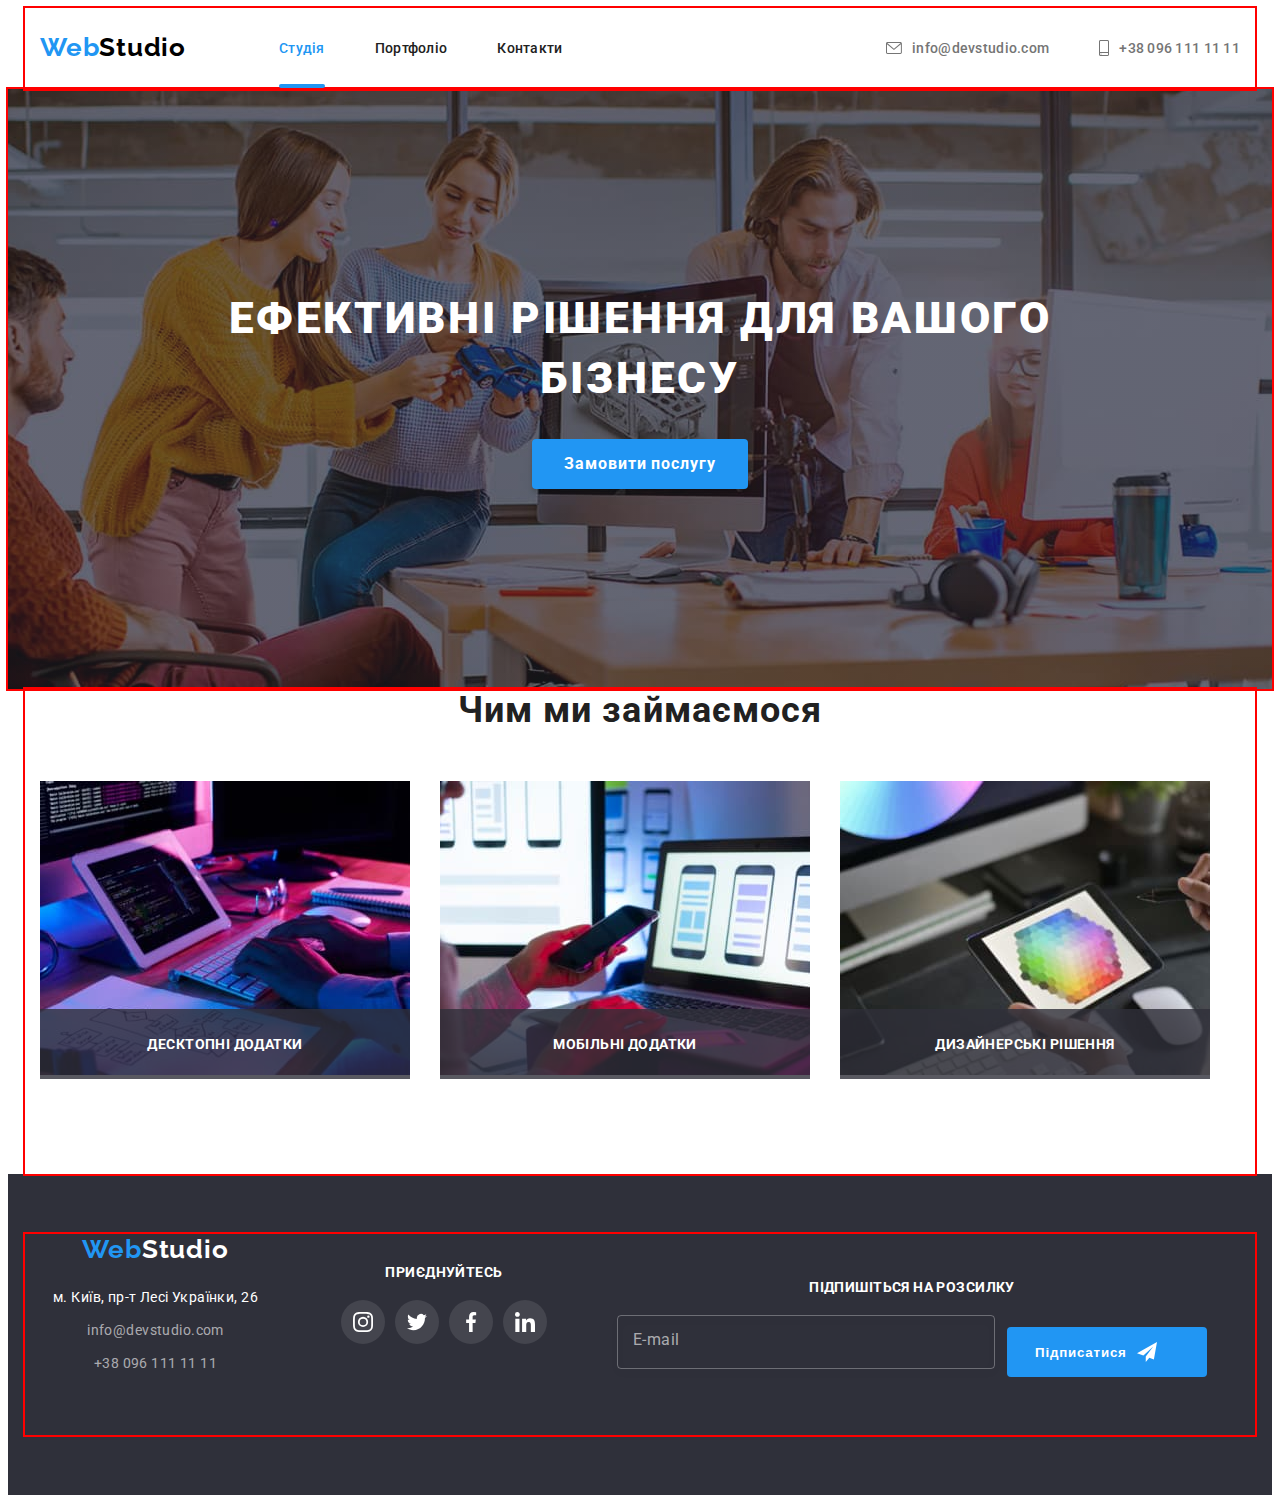
==== commit 2075c524: "footer адаптив" ====
--- a/index.html
+++ b/index.html
@@ -36,113 +36,121 @@
           </button>
           <div class="header__nav-block">
             <ul class="header__nav">
-            <li class="header__item">
-              <a href="./index.html" class="link current">Студія</a>
-            </li>
-            <li class="header__item">
-              <a href="./portfolio.html" class="link">Портфоліо</a>
-            </li>
-            <li class="header__item"><a href="" class="link">Контакти</a></li>
-          </ul>
+              <li class="header__item">
+                <a href="./index.html" class="link current">Студія</a>
+              </li>
+              <li class="header__item">
+                <a href="./portfolio.html" class="link">Портфоліо</a>
+              </li>
+              <li class="header__item"><a href="" class="link">Контакти</a></li>
+            </ul>
           </div>
         </nav>
         <div class="header__contacts-block">
           <ul class="header__contacts">
-          <li class="header__contacts-list">
-            <div class="header__contacts-soc">
-              <a
-                href="mailto:info@devstudio.com"
-                class="link header__contacts-link"
-                >info@devstudio.com<svg
-                  class="header__contacts-icon"
-                  width="16"
-                  height="12"
-                >
-                  <use href="./images/icons.svg#icon-envelope"></use></svg
-              ></a>
-            </div>
-          </li>
-          <li class="header__contacts-list">
-            <div class="header__contacts-soc">
-              <a href="tel:+380961111111" class="link header__contacts-link last"
-                >+38 096 111 11 11<svg
-                  class="header__contacts-icon"
-                  width="10"
-                  height="16"
-                >
-                  <use href="./images/icons.svg#icon-smartphone"></use></svg
-              ></a>
-            </div>
-          </li>
-        </ul>
-        </div>
-        
+            <li class="header__contacts-list">
+              <div class="header__contacts-soc">
+                <a
+                  href="mailto:info@devstudio.com"
+                  class="link header__contacts-link"
+                  >info@devstudio.com<svg
+                    class="header__contacts-icon"
+                    width="16"
+                    height="12"
+                  >
+                    <use href="./images/icons.svg#icon-envelope"></use></svg
+                ></a>
+              </div>
+            </li>
+            <li class="header__contacts-list">
+              <div class="header__contacts-soc">
+                <a
+                  href="tel:+380961111111"
+                  class="link header__contacts-link last"
+                  >+38 096 111 11 11<svg
+                    class="header__contacts-icon"
+                    width="10"
+                    height="16"
+                  >
+                    <use href="./images/icons.svg#icon-smartphone"></use></svg
+                ></a>
+              </div>
+            </li>
+          </ul>
+        </div>
       </div>
-      <!--Мобільне меню--> 
+      <!--Мобільне меню-->
       <div class="header__mobile-menu backdrop is-hidden" data-menu>
         <div class="container">
           <div class="header__mobile-menu-top">
-          <button type="button" class="header__menu-close" data-menu-close>
-            <svg class="header__mobile-icon" width="40" height="40">
-              <use href="./images/icons.svg#icon-menu-close"></use>
-            </svg>
-          </button>
-          <div class="header__mobile-navigation">
-            <ul class="menu-list">
-              <li class="header__mobile-item">
-                <a href="./index.html" class="link header__mobile-link current"
-                  >Студія</a
+            <button type="button" class="header__menu-close" data-menu-close>
+              <svg class="header__mobile-icon" width="40" height="40">
+                <use href="./images/icons.svg#icon-menu-close"></use>
+              </svg>
+            </button>
+            <div class="header__mobile-navigation">
+              <ul class="menu-list">
+                <li class="header__mobile-item">
+                  <a
+                    href="./index.html"
+                    class="link header__mobile-link current"
+                    >Студія</a
+                  >
+                </li>
+                <li class="header__mobile-item">
+                  <a href="./portfolio.html" class="link header__mobile-link"
+                    >Портфоліо</a
+                  >
+                </li>
+                <li class="header__mobile-item">
+                  <a href="" class="link header__mobile-link">Контакти</a>
+                </li>
+              </ul>
+            </div>
+          </div>
+          <div class="header__mobile-menu-bottom">
+            <ul class="header__mobile-contacts">
+              <li class="header__mobile-tel">
+                <a
+                  href="tel:+380961111111"
+                  class="link header__mobile-contacts-link"
+                  >+38 096 111 11 11</a
                 >
               </li>
-              <li class="header__mobile-item">
-                <a href="./portfolio.html" class="link header__mobile-link"
-                  >Портфоліо</a
+              <li class="header__mobile-email">
+                <a
+                  href="mailto:info@devstudio.com"
+                  class="link header__mobile-contacts-link"
+                  >info@devstudio.com</a
                 >
               </li>
-              <li class="header__mobile-item">
-                <a href="" class="link header__mobile-link">Контакти</a>
-              </li>
             </ul>
+            <div class="header__mobile-socials">
+              <ul class="header__mobile-socials-list">
+                <li class="header__mobile-socials-item">
+                  <a href="" class="link header__mobile-socials-link"
+                    >Instagram</a
+                  >
+                </li>
+                <li class="header__mobile-socials-item">
+                  <a href="" class="link header__mobile-socials-link"
+                    >Twitter</a
+                  >
+                </li>
+                <li class="header__mobile-socials-item">
+                  <a href="" class="link header__mobile-socials-link"
+                    >Facebook</a
+                  >
+                </li>
+                <li class="header__mobile-socials-item">
+                  <a href="" class="link header__mobile-socials-link"
+                    >LinkedIn</a
+                  >
+                </li>
+              </ul>
+            </div>
           </div>
         </div>
-        <div class="header__mobile-menu-bottom">
-          <ul class="header__mobile-contacts">
-            <li class="header__mobile-tel">
-              <a
-                href="tel:+380961111111"
-                class="link header__mobile-contacts-link"
-                >+38 096 111 11 11</a
-              >
-            </li>
-            <li class="header__mobile-email">
-              <a
-                href="mailto:info@devstudio.com"
-                class="link header__mobile-contacts-link"
-                >info@devstudio.com</a
-              >
-            </li>
-          </ul>
-          <div class="header__mobile-socials">
-            <ul class="header__mobile-socials-list">
-              <li class="header__mobile-socials-item">
-                <a href="" class="link header__mobile-socials-link"
-                  >Instagram</a
-                >
-              </li>
-              <li class="header__mobile-socials-item">
-                <a href="" class="link header__mobile-socials-link">Twitter</a>
-              </li>
-              <li class="header__mobile-socials-item">
-                <a href="" class="link header__mobile-socials-link">Facebook</a>
-              </li>
-              <li class="header__mobile-socials-item">
-                <a href="" class="link header__mobile-socials-link">LinkedIn</a>
-              </li>
-            </ul>
-          </div>
-        </div>
-        </div>
-        
       </div>
     </header>
 
@@ -152,15 +160,15 @@
         <div class="container hero__container">
           <div class="hero__wrap">
             <h1 class="hero__title">ЕФЕКТИВНІ РІШЕННЯ ДЛЯ ВАШОГО БІЗНЕСУ</h1>
-          <button type="button" class="hero__button" data-modal-open>
-            Замовити послугу
-          </button>
+            <button type="button" class="hero__button" data-modal-open>
+              Замовити послугу
+            </button>
           </div>
         </div>
       </section>
 
       <!--<h2>Особливості</h2>-->
-      <section class="features features__block">
+      <!-- <section class="features features__block">
         <div class="container features__container">
           <ul class="features__list">
             <li class="features__item">
@@ -212,7 +220,7 @@
             </li>
           </ul>
         </div>
-      </section>
+      </section> -->
 
       <!--Чим ми займаємося-->
       <section class="specialty">
@@ -222,13 +230,19 @@
             <li>
               <div class="specialty__wrap">
                 <p class="specialty__text">ДЕСКТОПНІ ДОДАТКИ</p>
-                <img srcset="./images/box1-1x.jpg 1x, ./images/box1-2x.jpg 2x" src="./images/box1-1x.jpg" alt="веб-розробка" width="370" />
+                <img
+                  srcset="./images/box1-1x.jpg 1x, ./images/box1-2x.jpg 2x"
+                  src="./images/box1-1x.jpg"
+                  alt="веб-розробка"
+                  width="370"
+                />
               </div>
             </li>
             <li>
               <div class="specialty__wrap">
                 <p class="specialty__text">МОБІЛЬНІ ДОДАТКИ</p>
-                <img srcset="./images/box2-1x.jpg 1x, ./images/box2-2x.jpg 2x" 
+                <img
+                  srcset="./images/box2-1x.jpg 1x, ./images/box2-2x.jpg 2x"
                   src="./images/box2-1x.jpg"
                   alt="розробка додатків"
                   width="370"
@@ -238,7 +252,12 @@
             <li>
               <div class="specialty__wrap">
                 <p class="specialty__text">ДИЗАЙНЕРСЬКІ РІШЕННЯ</p>
-                <img srcset="./images/box3-1x.jpg 1x, ./images/box3-2x.jpg 2x" src="./images/box3-1x.jpg" alt="веб-дизайн" width="370" />
+                <img
+                  srcset="./images/box3-1x.jpg 1x, ./images/box3-2x.jpg 2x"
+                  src="./images/box3-1x.jpg"
+                  alt="веб-дизайн"
+                  width="370"
+                />
               </div>
             </li>
           </ul>
@@ -246,21 +265,39 @@
       </section>
 
       <!--Наша команда-->
-      <section class="user user__section">
+      <!-- <section class="user user__section">
         <div class="container user__container">
           <h2 class="user__heading heading">Наша команда</h2>
           <ul class="user__list">
             <li class="user__item">
               <picture>
-                <source srcset="./images/igor-1200-1x.jpg 1x, ./images/igor-1200-2x.jpg 2x" media="(min-width: 1200px)">
-                <source srcset="./images/igor-768-1x.jpg 1x, ./images/igor-768-2x.jpg 2x" media="(min-width: 768px)">
-                <source srcset="./images/igor-480-1x.jpg 1x, ./images/igor-480-2x.jpg 2x" media="(max-width: 767px)">
+                <source
+                  srcset="
+                    ./images/igor-1200-1x.jpg 1x,
+                    ./images/igor-1200-2x.jpg 2x
+                  "
+                  media="(min-width: 1200px)"
+                />
+                <source
+                  srcset="
+                    ./images/igor-768-1x.jpg 1x,
+                    ./images/igor-768-2x.jpg 2x
+                  "
+                  media="(min-width: 768px)"
+                />
+                <source
+                  srcset="
+                    ./images/igor-480-1x.jpg 1x,
+                    ./images/igor-480-2x.jpg 2x
+                  "
+                  media="(max-width: 767px)"
+                />
                 <img
-                class="user__image"
-                src="./images/igor.jpg"
-                alt="Ігор Дем'яненко"
-                width="450"
-              />
+                  class="user__image"
+                  src="./images/igor.jpg"
+                  alt="Ігор Дем'яненко"
+                  width="450"
+                />
               </picture>
               <div class="user__block">
                 <h3 class="user__title">Ігор Дем'яненко</h3>
@@ -299,15 +336,33 @@
             </li>
             <li class="user__item">
               <picture>
-                <source srcset="./images/olga-1200-1x.jpg 1x, ./images/olga-1200-2x.jpg 2x" media="(min-width: 1200px)">
-                <source srcset="./images/olga-768-1x.jpg 1x, ./images/olga-768-2x.jpg 2x" media="(min-width: 768px)">
-                <source srcset="./images/olga-480-1x.jpg 1x, ./images/olga-480-2x.jpg 2x" media="(max-width: 767px)">
+                <source
+                  srcset="
+                    ./images/olga-1200-1x.jpg 1x,
+                    ./images/olga-1200-2x.jpg 2x
+                  "
+                  media="(min-width: 1200px)"
+                />
+                <source
+                  srcset="
+                    ./images/olga-768-1x.jpg 1x,
+                    ./images/olga-768-2x.jpg 2x
+                  "
+                  media="(min-width: 768px)"
+                />
+                <source
+                  srcset="
+                    ./images/olga-480-1x.jpg 1x,
+                    ./images/olga-480-2x.jpg 2x
+                  "
+                  media="(max-width: 767px)"
+                />
                 <img
-                class="user__image"
-                src="./images/olga.jpg"
-                alt="Ольга Рєпіна"
-                width="450"
-              />
+                  class="user__image"
+                  src="./images/olga.jpg"
+                  alt="Ольга Рєпіна"
+                  width="450"
+                />
               </picture>
               <div class="user__block">
                 <h3 class="user__title">Ольга Рєпіна</h3>
@@ -346,15 +401,33 @@
             </li>
             <li class="user__item">
               <picture>
-                <source srcset="./images/nicholas-1200-1x.jpg 1x, ./images/nicholas-1200-2x.jpg 2x" media="(min-width: 1200px)">
-                <source srcset="./images/nicholas-768-1x.jpg 1x, ./images/nicholas-768-2x.jpg 2x" media="(min-width: 768px)">
-                <source srcset="./images/nicholas-480-1x.jpg 1x, ./images/nicholas-480-2x.jpg 2x" media="(max-width: 767px)">
+                <source
+                  srcset="
+                    ./images/nicholas-1200-1x.jpg 1x,
+                    ./images/nicholas-1200-2x.jpg 2x
+                  "
+                  media="(min-width: 1200px)"
+                />
+                <source
+                  srcset="
+                    ./images/nicholas-768-1x.jpg 1x,
+                    ./images/nicholas-768-2x.jpg 2x
+                  "
+                  media="(min-width: 768px)"
+                />
+                <source
+                  srcset="
+                    ./images/nicholas-480-1x.jpg 1x,
+                    ./images/nicholas-480-2x.jpg 2x
+                  "
+                  media="(max-width: 767px)"
+                />
                 <img
-                class="user__image"
-                src="./images/nicholas.jpg"
-                alt="Микола Тарасов"
-                width="450"
-              />
+                  class="user__image"
+                  src="./images/nicholas.jpg"
+                  alt="Микола Тарасов"
+                  width="450"
+                />
               </picture>
               <div class="user__block">
                 <h3 class="user__title">Микола Тарасов</h3>
@@ -393,15 +466,33 @@
             </li>
             <li class="user__item">
               <picture>
-                <source srcset="./images/mykhailo-1200-1x.jpg 1x, ./images/mykhailo-1200-2x.jpg 2x" media="(min-width: 1200px)">
-                <source srcset="./images/mykhailo-768-1x.jpg 1x, ./images/mykhailo-768-2x.jpg 2x" media="(min-width: 768px)">
-                <source srcset="./images/mykhailo-480-1x.jpg 1x, ./images/mykhailo-480-2x.jpg 2x" media="(max-width: 767px)">
+                <source
+                  srcset="
+                    ./images/mykhailo-1200-1x.jpg 1x,
+                    ./images/mykhailo-1200-2x.jpg 2x
+                  "
+                  media="(min-width: 1200px)"
+                />
+                <source
+                  srcset="
+                    ./images/mykhailo-768-1x.jpg 1x,
+                    ./images/mykhailo-768-2x.jpg 2x
+                  "
+                  media="(min-width: 768px)"
+                />
+                <source
+                  srcset="
+                    ./images/mykhailo-480-1x.jpg 1x,
+                    ./images/mykhailo-480-2x.jpg 2x
+                  "
+                  media="(max-width: 767px)"
+                />
                 <img
-                class="user__image"
-                src="./images/mykhailo.jpg"
-                alt="Михайло Єрмаков"
-                width="450"
-              />
+                  class="user__image"
+                  src="./images/mykhailo.jpg"
+                  alt="Михайло Єрмаков"
+                  width="450"
+                />
               </picture>
               <div class="user__block">
                 <h3 class="user__title">Михайло Єрмаков</h3>
@@ -440,10 +531,10 @@
             </li>
           </ul>
         </div>
-      </section>
+      </section> -->
 
       <!--Постійні клієнти-->
-      <section class="clients clients__section">
+      <!-- <section class="clients clients__section">
         <div class="container clients__container">
           <h2 class="clients__heading heading">Постійні клієнти</h2>
           <ul class="clients__list">
@@ -493,14 +584,15 @@
             </li>
           </ul>
         </div>
-      </section>
+      </section> -->
     </main>
 
     <!--Підвал-->
-    <!-- <footer class="footer footer__block">
-      <div class="footer__container container"> -->
-    <!--Навігація-->
-    <!-- <div class="footer__navigation">
+    <footer class="footer footer__block">
+      <div class="footer__container container">
+
+        <!--Навігація-->
+        <div class="footer__navigation">
           <a href="" class="footer__logo logo" lang="en"
             >Web<span class="foorer__logo-studio addres">Studio</span></a
           >
@@ -515,9 +607,10 @@
               >+38 096 111 11 11</a
             >
           </address>
-        </div> -->
-    <!--Соц.мережа-->
-    <!-- <div class="footer__socials">
+        </div>
+
+        <!--Соц.мережа-->
+        <div class="footer__socials">
           <h2 class="footer__heading">ПРИЄДНУЙТЕСЬ</h2>
           <ul class="footer__list">
             <li class="footer__item">
@@ -549,18 +642,22 @@
               </a>
             </li>
           </ul>
-        </div> -->
-    <!--Розсилка-->
-    <!-- <div class="footer__newsletter">
+        </div>
+
+        <!--Розсилка-->
+        <div class="footer__newsletter">
           <h2 class="footer__heading">ПІДПИШІТЬСЯ НА РОЗСИЛКУ</h2>
-          <form class="footer__form">
+          <div class="footer__newsletter-form">
+            <form class="footer__form">
             <input
               type="email"
               name="mail"
               id="email"
-              class="footer__input" placeholder=" "/>
+              class="footer__input"
+              placeholder=" "
+            />
             <label for="email" class="footer__label" id="email">E-mail</label>
-            
+
             <span class="footer__form-link">
               <button type="submit" class="footer__button">
                 Підписатися
@@ -570,9 +667,12 @@
               </button>
             </span>
           </form>
-        </div>
+          </div>
+          
+        </div>
+
       </div>
-    </footer> -->
+    </footer>
 
     <!--Модальне вікно-->
     <!-- <div class="backdrop is-hidden" data-modal>
--- a/css/main.min.css
+++ b/css/main.min.css
@@ -1 +1 @@
-:root{--primary-text-color: #212121;--title-text-color: #757575;--accent-color: #2196f3;--subject-color: #ffffff;--footer-link-color: rgba(255, 255, 255, 0.6);--logo-color: #000000;--primary-bg-color: #f5f5f5;--secondary-bg-color: #F5F4FA;--nav-bg-color: #2f303a;--background-image-color: linear-gradient(rgba(47, 48, 58, 0.4), rgba(47, 48, 58, 0.4))}h1,h2,h3,h4,h5,h6,p{margin:0}ul{list-style:none;margin:0;padding:0}img{width:100%;max-width:100%;height:auto}.no-scroll{overflow:hidden}body{font-family:"Roboto",sans-serif;color:var(--title-text-color)}.logo,.header__nav,.header__contacts,.features__list,.specialty__list,.user__list,.buttons,.filter{list-style:none}.logo,.link{text-decoration:none}.header__nav .link,.buttons .button{color:var(--primary-text-color)}.container{width:100%;padding-left:15px;padding-right:15px;margin:0 auto;outline:2px solid red}@media screen and (min-width: 480px){.container{max-width:480px}}@media screen and (min-width: 768px){.container{max-width:768px}}@media screen and (min-width: 1200px){.container{max-width:1200px}}.heading{text-align:center;font-size:36px;line-height:1.1667;letter-spacing:.03em;margin-bottom:50px;color:var(--primary-text-color)}.backdrop{position:fixed;top:0;width:100%;height:100%;background-color:rgba(0,0,0,.3);-webkit-transition:opacity 250ms linear,visibility 250ms linear;transition:opacity 250ms linear,visibility 250ms linear}.modal{width:528px;min-height:581px;background:var(--subject-color);-webkit-box-shadow:0px 1px 3px rgba(0,0,0,.12),0px 1px 1px rgba(0,0,0,.14),0px 2px 1px rgba(0,0,0,.2);box-shadow:0px 1px 3px rgba(0,0,0,.12),0px 1px 1px rgba(0,0,0,.14),0px 2px 1px rgba(0,0,0,.2);border-radius:4px;position:absolute;top:50%;left:50%;-webkit-transform:translate(-50%, -50%) scale(1);transform:translate(-50%, -50%) scale(1);-webkit-transition:-webkit-transform 250ms linear;transition:-webkit-transform 250ms linear;transition:transform 250ms linear;transition:transform 250ms linear, -webkit-transform 250ms linear;padding:40px}.backdrop.is-hidden .modal{-webkit-transform:translate(-50%, -50%) scale(1.5);transform:translate(-50%, -50%) scale(1.5)}.modal__button-icon{position:absolute;right:8px;top:8px;width:30px;height:30px;border:1px solid rgba(0,0,0,.1);border-radius:50%;display:-webkit-box;display:-ms-flexbox;display:flex;-webkit-box-align:center;-ms-flex-align:center;align-items:center;-webkit-box-pack:center;-ms-flex-pack:center;justify-content:center;background:rgba(0,0,0,0);cursor:pointer;-webkit-transition:fill 250ms cubic-bezier(0.4, 0, 0.2, 1);transition:fill 250ms cubic-bezier(0.4, 0, 0.2, 1)}.modal__button-icon:hover{fill:var(--accent-color)}.is-hidden{opacity:0;visibility:hidden;pointer-events:none}.modal__title{font-weight:700;font-size:20px;line-height:1.15;text-align:center;letter-spacing:.03em;color:var(--primary-text-color);margin-bottom:12px}.modal__form{width:448px;margin-left:auto;margin-right:auto}.modal__form-label{font-size:12px;line-height:1.1667;letter-spacing:.01em;height:14px;margin-bottom:4px;display:block;position:relative}.modal__form-field{position:relative;display:-webkit-box;display:-ms-flexbox;display:flex;-webkit-box-orient:vertical;-webkit-box-direction:normal;-ms-flex-direction:column;flex-direction:column;margin-bottom:10px}.modal__form-input{width:100%;height:40px;outline:rgba(0,0,0,0);border:1px solid rgba(33,33,33,.2);border-radius:4px;padding-left:42px;font-size:12px;-webkit-transition:border-color 250ms cubic-bezier(0.4, 0, 0.2, 1),fill 250ms cubic-bezier(0.4, 0, 0.2, 1);transition:border-color 250ms cubic-bezier(0.4, 0, 0.2, 1),fill 250ms cubic-bezier(0.4, 0, 0.2, 1)}.modal__form-input:focus,.modal__form-input:hover{border-color:var(--accent-color)}.modal__form-icon{position:absolute;left:15px;top:50%;-webkit-transform:translateY(-50%);transform:translateY(-50%)}.modal__form-input:focus+.modal__form-icon,.modal__form-input:hover+.modal__form-icon{fill:var(--accent-color)}.modal__comment{position:relative;display:-webkit-box;display:-ms-flexbox;display:flex;-webkit-box-orient:vertical;-webkit-box-direction:normal;-ms-flex-direction:column;flex-direction:column;margin-bottom:20px}.modal__textarea{width:100%;height:120px;border:1px solid rgba(33,33,33,.2);border-radius:4px;resize:none;padding:12px 16px;font-weight:400;font-size:12px;line-height:1.1667;letter-spacing:.01em;outline:none;color:rgba(117,117,117,.5);-webkit-transition:border-color 250ms cubic-bezier(0.4, 0, 0.2, 1);transition:border-color 250ms cubic-bezier(0.4, 0, 0.2, 1)}.modal__textarea:focus,.modal__textarea:hover{border-color:var(--accent-color);color:var(--logo-color)}.modal__form-input:not(:focus):not(:-moz-placeholder-shown):valid{background-color:rgba(0,128,0,.15)}.modal__form-input:not(:focus):not(:-ms-input-placeholder):valid{background-color:rgba(0,128,0,.15)}.modal__form-input:not(:focus):not(:placeholder-shown):valid{background-color:rgba(0,128,0,.15)}.modal__form-input:not(:focus):not(:-moz-placeholder-shown):invalid{background-color:rgba(128,19,0,.15)}.modal__form-input:not(:focus):not(:-ms-input-placeholder):invalid{background-color:rgba(128,19,0,.15)}.modal__form-input:not(:focus):not(:placeholder-shown):invalid{background-color:rgba(128,19,0,.15)}.modal__checkbox{position:relative;display:-webkit-box;display:-ms-flexbox;display:flex;-webkit-box-orient:vertical;-webkit-box-direction:normal;-ms-flex-direction:column;flex-direction:column;-webkit-box-align:center;-ms-flex-align:center;align-items:center;margin-bottom:30px}.modal__text{font-size:14px;line-height:1.7123px;letter-spacing:.03em;display:-webkit-box;display:-ms-flexbox;display:flex;-webkit-box-align:center;-ms-flex-align:center;align-items:center;position:relative;height:24px}.visually-hidden{clip:rect(0 0 0 0);-webkit-clip-path:inset(50%);clip-path:inset(50%);height:1px;overflow:hidden;position:absolute;white-space:nowrap;width:1px}.modal__text span{position:relative;left:0;width:16px;height:15px;border:2px solid var(--primary-text-color);border-radius:2px;margin-right:7px;display:-webkit-box;display:-ms-flexbox;display:flex;-webkit-box-align:center;-ms-flex-align:center;align-items:center;-webkit-box-pack:center;-ms-flex-pack:center;justify-content:center;fill:rgba(0,0,0,0)}.modal__check:checked+.modal__text span{background-color:var(--accent-color);border:none;fill:var(--subject-color)}.modal__check:focus+.modal__text span{border-color:var(--accent-color)}.modal__text a{margin-left:7px;text-decoration:underline;color:var(--accent-color)}.modal__button{display:-webkit-box;display:-ms-flexbox;display:flex;-webkit-box-pack:center;-ms-flex-pack:center;justify-content:center}.modal__button-form{display:block;-webkit-box-align:center;-ms-flex-align:center;align-items:center;-webkit-box-pack:center;-ms-flex-pack:center;justify-content:center;font-family:inherit;padding:10px 52px;background-color:var(--accent-color);border:none;-webkit-box-shadow:rgba(0,0,0,0);box-shadow:rgba(0,0,0,0);border-radius:4px;font-weight:700;font-size:16px;line-height:1.875;text-align:center;letter-spacing:.06em;color:var(--subject-color);cursor:pointer;-webkit-box-shadow:0px 4px 4px rgba(0,0,0,.15);box-shadow:0px 4px 4px rgba(0,0,0,.15)}.header__container{background-color:var(--subject-color);border-bottom:1px solid #ececec}@media screen and (min-width: 768px){.header__container{display:-webkit-box;display:-ms-flexbox;display:flex;-webkit-box-align:center;-ms-flex-align:center;align-items:center}}.header__logo{padding-top:16px;padding-bottom:16px}@media screen and (min-width: 768px){.header__logo{padding-top:26px;padding-bottom:26px}}@media screen and (min-width: 1200px){.header__logo{padding-top:24px;padding-bottom:25px}}.logo{font-family:"Raleway",sans-serif;font-weight:700;font-size:26px;line-height:1.1923;letter-spacing:.03em;color:var(--accent-color)}.header__logo-studio{color:var(--logo-color)}.header__menu-open{display:-webkit-box;display:-ms-flexbox;display:flex;-webkit-box-pack:justify;-ms-flex-pack:justify;justify-content:space-between;padding-top:10px;padding-bottom:10px;border:1px solid rgba(0,0,0,0);-webkit-box-align:center;-ms-flex-align:center;align-items:center;-webkit-box-pack:center;-ms-flex-pack:center;justify-content:center;background:rgba(0,0,0,0);cursor:pointer;-webkit-transition:fill 250ms cubic-bezier(0.4, 0, 0.2, 1);transition:fill 250ms cubic-bezier(0.4, 0, 0.2, 1)}.header__menu-open:hover{fill:var(--accent-color)}@media screen and (min-width: 768px){.header__menu-open{display:none}}@media screen and (max-width: 767px){.header__nav-block{display:none}}.header__navigation{display:-webkit-box;display:-ms-flexbox;display:flex;-webkit-box-align:center;-ms-flex-align:center;align-items:center;-webkit-box-pack:justify;-ms-flex-pack:justify;justify-content:space-between}@media screen and (min-width: 1200px){.header__navigation{margin-right:auto}}.header__nav{font-weight:500;font-size:14px;line-height:1.1429;letter-spacing:.02em;display:-webkit-box;display:-ms-flexbox;display:flex;gap:50px;margin-left:88px;margin-right:0;color:var(--accent-color)}.header__nav .current{color:var(--accent-color)}@media screen and (min-width: 1200px){.header__nav{margin-left:93px}}.header__item .link{padding:32px 0;position:relative;-webkit-transition:color 250ms cubic-bezier(0.4, 0, 0.2, 1);transition:color 250ms cubic-bezier(0.4, 0, 0.2, 1)}.header__item .link:hover,.header__item .link:focus{color:var(--accent-color)}.current::after{content:"";position:absolute;width:100%;height:4px;left:0;bottom:0;border-radius:2px;background-color:var(--accent-color);display:-webkit-box;display:-ms-flexbox;display:flex;-webkit-box-align:end;-ms-flex-align:end;align-items:flex-end;-webkit-box-pack:end;-ms-flex-pack:end;justify-content:end}@media screen and (max-width: 767px){.header__contacts-block{display:none}}@media screen and (min-width: 768px){.header__contacts-block{display:block;-webkit-box-align:center;-ms-flex-align:center;align-items:center}}@media screen and (min-width: 1200px){.header__contacts-block{display:-webkit-box;display:-ms-flexbox;display:flex;-webkit-box-align:center;-ms-flex-align:center;align-items:center;-webkit-box-pack:center;-ms-flex-pack:center;justify-content:center}}.header__contacts{padding-top:21px;padding-bottom:21px;display:block;-webkit-box-align:center;-ms-flex-align:center;align-items:center}@media screen and (min-width: 1200px){.header__contacts{display:-webkit-box;display:-ms-flexbox;display:flex;-webkit-box-align:center;-ms-flex-align:center;align-items:center;-webkit-box-pack:end;-ms-flex-pack:end;justify-content:flex-end}}.header__contacts-soc .header__contacts-link{display:-webkit-box;display:-ms-flexbox;display:flex;-webkit-box-pack:end;-ms-flex-pack:end;justify-content:flex-end;-webkit-box-orient:horizontal;-webkit-box-direction:reverse;-ms-flex-direction:row-reverse;flex-direction:row-reverse;-webkit-box-align:center;-ms-flex-align:center;align-items:center;font-weight:500;font-size:14px;line-height:1.1429;letter-spacing:.02em;color:var(--title-text-color);fill:var(--title-text-color);margin-left:50px;-webkit-transition:color 250ms cubic-bezier(0.4, 0, 0.2, 1);transition:color 250ms cubic-bezier(0.4, 0, 0.2, 1)}.header__contacts-soc .header__contacts-link:hover,.header__contacts-soc .header__contacts-link:focus{color:var(--accent-color);fill:var(--accent-color)}@media screen and (min-width: 768px){.header__contacts-soc .header__contacts-link{display:-webkit-box;display:-ms-flexbox;display:flex;-webkit-box-align:center;-ms-flex-align:center;align-items:center;-webkit-box-orient:horizontal;-webkit-box-direction:reverse;-ms-flex-direction:row-reverse;flex-direction:row-reverse}}@media screen and (min-width: 768px){.header__contacts-list{margin-bottom:10px}.header__contacts-list:last-child{margin-bottom:0}}@media screen and (min-width: 1200px){.header__contacts-list{margin-bottom:0}}.header__contacts-icon{margin-right:10px}.backdrop{background-color:var(--subject-color);-webkit-transition:opacity 250ms linear,visibility 250ms linear;transition:opacity 250ms linear,visibility 250ms linear}.header__mobile-menu{position:fixed;top:0;width:100vw;height:100vh;z-index:1;max-width:none;margin-right:auto;padding:0;padding:48px 40px;top:50%;left:50%;-webkit-transform:translate(-50%, -50%) scale(1);transform:translate(-50%, -50%) scale(1);-webkit-transition:-webkit-transform 250ms linear;transition:-webkit-transform 250ms linear;transition:transform 250ms linear;transition:transform 250ms linear, -webkit-transform 250ms linear}.backdrop.is-hidden .header__mobile-menu{-webkit-transform:translate(-50%, -50%) scale(1.5);transform:translate(-50%, -50%) scale(1.5)}.header__mobile-menu>.container{width:100%;height:100%;display:-webkit-box;display:-ms-flexbox;display:flex;-webkit-box-orient:vertical;-webkit-box-direction:normal;-ms-flex-direction:column;flex-direction:column;-webkit-box-pack:justify;-ms-flex-pack:justify;justify-content:space-between;overflow:auto}@media screen and (min-width: 768px){.header__mobile-menu{display:none}}.header__menu-close{position:absolute;top:10px;right:15px;display:-webkit-box;display:-ms-flexbox;display:flex;border:1px solid rgba(0,0,0,0);background:rgba(0,0,0,0);cursor:pointer;-webkit-transition:fill 250ms cubic-bezier(0.4, 0, 0.2, 1);transition:fill 250ms cubic-bezier(0.4, 0, 0.2, 1)}.header__menu-close:hover{fill:var(--accent-color)}.header__mobile-navigation{margin-bottom:302px}.header__mobile-navigation .current{color:var(--accent-color)}.header__mobile-item{margin-bottom:32px}.header__mobile-item:last-child{margin-bottom:0}.header__mobile-link{font-weight:500;font-size:40px;line-height:1.175;letter-spacing:.02em;color:var(--primary-text-color);margin-bottom:32px}.header__mobile-contacts{text-decoration:none;margin-bottom:64px}.header__mobile-tel{font-weight:500;font-size:34px;line-height:1.1764;letter-spacing:.02em;margin-bottom:32px}.header__mobile-tel .header__mobile-contacts-link{color:var(--accent-color)}.header__mobile-email{font-weight:500;font-size:24px;line-height:1.1667;letter-spacing:.02em}.header__mobile-email .header__mobile-contacts-link{color:var(--title-text-color)}.header__mobile-socials-list{display:-webkit-box;display:-ms-flexbox;display:flex}.header__mobile-socials-link{font-weight:500;font-size:18px;line-height:1.2222;letter-spacing:.02em;color:var(--accent-color);margin-right:20px}.header__mobile-socials-link a:last-child{margin-right:0}.hero__container{max-width:100%;padding:0;display:-webkit-box;display:-ms-flexbox;display:flex;-webkit-box-pack:center;-ms-flex-pack:center;justify-content:center}.hero__wrap{padding:118px 60px;background-image:var(--background-image-color),url(../images/hero-480-1x.jpg);background-repeat:no-repeat;background-position:center;background-size:cover;max-width:100%}@media(min-device-pixel-ratio: 2),(-webkit-min-device-pixel-ratio: 2),(min-resolution: 192dpi),(min-resolution: 2dppx){.hero__wrap{background-image:var(--background-image-color),url(../images/hero-480-2x.jpg)}}@media screen and (min-width: 768px){.hero__wrap{background-image:var(--background-image-color),url(../images/hero-768-1x.jpg);padding:118px 204px;max-width:720px}}@media screen and (min-width: 768px)and (min-device-pixel-ratio: 2),screen and (min-width: 768px)and (-webkit-min-device-pixel-ratio: 2),screen and (min-width: 768px)and (min-resolution: 192dpi),screen and (min-width: 768px)and (min-resolution: 2dppx){.hero__wrap{background-image:var(--background-image-color),url(../images/hero-768-2x.jpg)}}@media screen and (min-width: 1200px){.hero__wrap{background-image:var(--background-image-color),url(../images/hero-1200-1x.jpg);padding-top:200px;padding-bottom:200px;max-width:100%}}@media screen and (min-width: 1200px)and (min-device-pixel-ratio: 2),screen and (min-width: 1200px)and (-webkit-min-device-pixel-ratio: 2),screen and (min-width: 1200px)and (min-resolution: 192dpi),screen and (min-width: 1200px)and (min-resolution: 2dppx){.hero__wrap{background-image:var(--background-image-color),url(../images/hero-1200-2x.jpg)}}.hero__title{font-weight:900;font-size:26px;line-height:1.6154;letter-spacing:.06em;text-align:center;color:var(--subject-color);margin-bottom:30px}@media screen and (min-width: 1200px){.hero__title{font-size:44px;line-height:1.3636}}.hero__button{min-width:216px;height:50px;display:block;margin:0 auto;font-family:inherit;font-weight:700;font-size:16px;line-height:1.875;letter-spacing:.06em;color:var(--subject-color);background-color:var(--accent-color);border:none;cursor:pointer;-webkit-box-shadow:0px 4px 4px rgba(0,0,0,.15);box-shadow:0px 4px 4px rgba(0,0,0,.15);border-radius:4px;-webkit-transition:background-color 250ms cubic-bezier(0.4, 0, 0.2, 1),color 250ms cubic-bezier(0.4, 0, 0.2, 1);transition:background-color 250ms cubic-bezier(0.4, 0, 0.2, 1),color 250ms cubic-bezier(0.4, 0, 0.2, 1)}.hero__button:hover,.hero__button:focus{color:var(--primary-text-color);background-color:var(--secondary-bg-color)}.features__block{padding-top:60px;padding-bottom:60px;display:block;-webkit-box-pack:center;-ms-flex-pack:center;justify-content:center}@media screen and (min-width: 1200px){.features__block{padding-top:94px;padding-bottom:94px}}.features__item{width:100%;margin-bottom:30px}.features__item:last-child{margin-bottom:0}@media screen and (min-width: 768px){.features__item{width:calc((100% - 30px)/2)}}@media screen and (min-width: 1200px){.features__item{width:calc((100% - 90px)/4)}}.features__title{margin-bottom:10px;font-size:14px;line-height:1.1429;letter-spacing:.03em}.features .features__title{color:var(--primary-text-color)}.features__list{gap:30px}@media screen and (min-width: 768px){.features__list{display:-webkit-box;display:-ms-flexbox;display:flex;-ms-flex-wrap:wrap;flex-wrap:wrap}}@media screen and (min-width: 1200px){.features__list{display:-webkit-box;display:-ms-flexbox;display:flex}}.features__text{font-size:14px;line-height:1.7143;letter-spacing:.03em;display:-webkit-box;display:-ms-flexbox;display:flex}.features__column{margin-bottom:30px;height:120px;display:-webkit-box;display:-ms-flexbox;display:flex;-webkit-box-align:center;-ms-flex-align:center;align-items:center;-webkit-box-pack:center;-ms-flex-pack:center;justify-content:center;background-color:var(--secondary-bg-color);border-radius:4px}.specialty__container{padding-bottom:95px}@media screen and (max-width: 1199px){.specialty__container{display:none}}.specialty__list{margin-right:auto;display:-webkit-box;display:-ms-flexbox;display:flex;-webkit-box-align:center;-ms-flex-align:center;align-items:center;gap:30px}.specialty__wrap{position:relative}.specialty__text{position:absolute;bottom:0;background-color:rgba(47,48,58,.8);font-weight:700;font-size:14px;line-height:1.1429;letter-spacing:.03em;color:var(--subject-color);width:370px;height:70px;display:-webkit-box;display:-ms-flexbox;display:flex;-webkit-box-pack:center;-ms-flex-pack:center;justify-content:center;-webkit-box-align:center;-ms-flex-align:center;align-items:center}.user__section{padding-top:60px;padding-bottom:60px;width:100%;display:block;-webkit-box-pack:center;-ms-flex-pack:center;justify-content:center;background-color:var(--secondary-bg-color)}@media screen and (min-width: 1200px){.user__section{padding-top:94px;padding-bottom:94px}}@media screen and (max-width: 1200px){.user__heading{font-size:28px;line-height:1.1786}}.user__list{gap:30px;width:100%}@media screen and (min-width: 768px){.user__list{display:-webkit-box;display:-ms-flexbox;display:flex;-ms-flex-wrap:wrap;flex-wrap:wrap}}@media screen and (min-width: 1200px){.user__list{margin-right:auto;display:-webkit-box;display:-ms-flexbox;display:flex;-webkit-box-align:center;-ms-flex-align:center;align-items:center}}.user__item{-webkit-box-shadow:0px 1px 3px rgba(0,0,0,.12),0px 1px 1px rgba(0,0,0,.14),0px 2px 1px rgba(0,0,0,.2);box-shadow:0px 1px 3px rgba(0,0,0,.12),0px 1px 1px rgba(0,0,0,.14),0px 2px 1px rgba(0,0,0,.2);border-radius:0px 0px 4px 4px}@media screen and (min-width: 768px){.user__item{width:calc((100% - 30px)/2)}}@media screen and (min-width: 1200px){.user__item{width:calc((100% - 90px)/4)}}.user__block{padding-top:30px;padding-bottom:30px;-ms-flex-wrap:wrap;flex-wrap:wrap;text-align:center;background-color:var(--subject-color)}.user__image{display:block}.user__title{margin-bottom:10px;font-weight:500;font-size:16px;line-height:1.1875;letter-spacing:.03em;color:var(--primary-text-color)}.user__text{font-size:16px;line-height:1.1875;letter-spacing:.03em;margin-bottom:16px}.user__soc-list,.footer__list{display:-webkit-box;display:-ms-flexbox;display:flex;-webkit-box-pack:center;-ms-flex-pack:center;justify-content:center;gap:10px}.user__soc-item,.footer__item{width:44px;height:44px}.user__soc-link{width:100%;height:100%;border-radius:50%;display:-webkit-box;display:-ms-flexbox;display:flex;-webkit-box-align:center;-ms-flex-align:center;align-items:center;-webkit-box-pack:center;-ms-flex-pack:center;justify-content:center;-webkit-transition:background-color 250ms cubic-bezier(0.4, 0, 0.2, 1);transition:background-color 250ms cubic-bezier(0.4, 0, 0.2, 1)}.user__soc-link:hover,.user__soc-link:focus{background-color:var(--accent-color)}.user__soc-icon{fill:#afb1b8;-webkit-transition:fill 250ms cubic-bezier(0.4, 0, 0.2, 1);transition:fill 250ms cubic-bezier(0.4, 0, 0.2, 1)}.user__soc-link:hover .user__soc-icon,.user__soc-link:focus .user__soc-icon{fill:var(--subject-color)}.clients__section{padding-top:60px;padding-bottom:60px;display:block;width:100%;-webkit-box-pack:center;-ms-flex-pack:center;justify-content:center}@media screen and (min-width: 1200px){.clients__section{padding-top:94px;padding-bottom:94px}}@media screen and (min-width: 1200px){.clients__heading{font-size:28px;line-height:1.1786}}.clients__list{width:100%;gap:30px}@media screen and (max-width: 767px){.clients__list{display:-webkit-box;display:-ms-flexbox;display:flex;-ms-flex-wrap:wrap;flex-wrap:wrap}}@media screen and (min-width: 768px){.clients__list{display:-webkit-box;display:-ms-flexbox;display:flex;-ms-flex-wrap:wrap;flex-wrap:wrap}}@media screen and (min-width: 1200px){.clients__list{display:-webkit-box;display:-ms-flexbox;display:flex;-webkit-box-align:center;-ms-flex-align:center;align-items:center}}@media screen and (max-width: 767px){.clients__item{width:calc((100% - 30px)/2)}}@media screen and (min-width: 768px){.clients__item{width:calc((100% - 60px)/3)}}@media screen and (min-width: 1200px){.clients__item{width:calc((100% - 150px)/6)}}.clients__link{width:100%;height:92px;border-radius:4px;border:1px solid #afb1b8;display:-webkit-box;display:-ms-flexbox;display:flex;-webkit-box-align:center;-ms-flex-align:center;align-items:center;-webkit-box-pack:center;-ms-flex-pack:center;justify-content:center;-webkit-transition:border-color 250ms cubic-bezier(0.4, 0, 0.2, 1);transition:border-color 250ms cubic-bezier(0.4, 0, 0.2, 1)}.clients__link:hover,.clients__link:focus{border-color:var(--accent-color)}.clients__icon{fill:#afb1b8;-webkit-transition:fill 250ms cubic-bezier(0.4, 0, 0.2, 1);transition:fill 250ms cubic-bezier(0.4, 0, 0.2, 1)}.clients__link:hover .clients__icon,.clients__link:focus .clients__icon{fill:var(--accent-color)}.footer__block{padding-top:60px;padding-bottom:60px;background-color:var(--nav-bg-color)}.footer__container{display:-webkit-box;display:-ms-flexbox;display:flex;gap:70px}.footer__navigation{width:231px}.logo .footer__logo,.footer__logo{display:block;margin-bottom:20px}.footer__nav{display:inline-block;margin-bottom:9px;font-size:14px;line-height:1.7143;letter-spacing:.03em;font-style:normal;color:var(--footer-link-color);-webkit-transition:color 250ms cubic-bezier(0.4, 0, 0.2, 1);transition:color 250ms cubic-bezier(0.4, 0, 0.2, 1)}.footer__nav:hover,.footer__nav:focus{color:var(--accent-color)}.footer__nav:last-child{margin-bottom:0}.addres{color:var(--subject-color)}.footer__socials{display:block;-webkit-box-align:center;-ms-flex-align:center;align-items:center}.footer__heading{font-weight:700;font-size:14px;line-height:1.1428;letter-spacing:.03em;color:var(--subject-color);margin-bottom:20px}.footer__icon{fill:var(--subject-color)}.footer__link:hover .footer__icon,.footer__link:focus .footer__icon{fill:var(--subject-color)}.footer__link{width:100%;height:100%;background-color:rgba(255,255,255,.1);border-radius:50%;display:-webkit-box;display:-ms-flexbox;display:flex;-webkit-box-align:center;-ms-flex-align:center;align-items:center;-webkit-box-pack:center;-ms-flex-pack:center;justify-content:center;-webkit-transition:background-color 250ms cubic-bezier(0.4, 0, 0.2, 1),fill 250ms cubic-bezier(0.4, 0, 0.2, 1);transition:background-color 250ms cubic-bezier(0.4, 0, 0.2, 1),fill 250ms cubic-bezier(0.4, 0, 0.2, 1)}.footer__link:hover,.footer__link:focus{background-color:var(--accent-color)}.footer__newsletter{position:relative}.footer__form{display:-webkit-box;display:-ms-flexbox;display:flex;-webkit-box-align:center;-ms-flex-align:center;align-items:center;-webkit-box-pack:center;-ms-flex-pack:center;justify-content:center;gap:12px}.footer__input{display:-webkit-box;display:-ms-flexbox;display:flex;-webkit-box-align:center;-ms-flex-align:center;align-items:center;width:358px;height:50px;border:1px solid rgba(255,255,255,.3);-webkit-filter:drop-shadow(0px 4px 4px rgba(0, 0, 0, 0.15));filter:drop-shadow(0px 4px 4px rgba(0, 0, 0, 0.15));border-radius:4px;background-color:rgba(0,0,0,0);outline:rgba(0,0,0,0);-webkit-transition:color 250ms cubic-bezier(0.4, 0, 0.2, 1),border-color 250ms cubic-bezier(0.4, 0, 0.2, 1),-webkit-transform 250ms cubic-bezier(0.4, 0, 0.2, 1);transition:color 250ms cubic-bezier(0.4, 0, 0.2, 1),border-color 250ms cubic-bezier(0.4, 0, 0.2, 1),-webkit-transform 250ms cubic-bezier(0.4, 0, 0.2, 1);transition:color 250ms cubic-bezier(0.4, 0, 0.2, 1),transform 250ms cubic-bezier(0.4, 0, 0.2, 1),border-color 250ms cubic-bezier(0.4, 0, 0.2, 1);transition:color 250ms cubic-bezier(0.4, 0, 0.2, 1),transform 250ms cubic-bezier(0.4, 0, 0.2, 1),border-color 250ms cubic-bezier(0.4, 0, 0.2, 1),-webkit-transform 250ms cubic-bezier(0.4, 0, 0.2, 1);color:rgba(255,255,255,.6);font-size:16px;padding-left:16px}.footer__input:not(:-moz-placeholder-shown){border-color:var(--accent-color)}.footer__input:not(:-ms-input-placeholder){border-color:var(--accent-color)}.footer__input:focus,.footer__input:hover,.footer__input:not(:placeholder-shown){border-color:var(--accent-color)}.footer__label{position:absolute;left:0;padding-left:16px;font-size:16px;line-height:1.25;display:-webkit-box;display:-ms-flexbox;display:flex;-webkit-box-align:center;-ms-flex-align:center;align-items:center;letter-spacing:.03em;color:rgba(255,255,255,.6);-webkit-transition:color 250ms cubic-bezier(0.4, 0, 0.2, 1),-webkit-transform 250ms cubic-bezier(0.4, 0, 0.2, 1);transition:color 250ms cubic-bezier(0.4, 0, 0.2, 1),-webkit-transform 250ms cubic-bezier(0.4, 0, 0.2, 1);transition:transform 250ms cubic-bezier(0.4, 0, 0.2, 1),color 250ms cubic-bezier(0.4, 0, 0.2, 1);transition:transform 250ms cubic-bezier(0.4, 0, 0.2, 1),color 250ms cubic-bezier(0.4, 0, 0.2, 1),-webkit-transform 250ms cubic-bezier(0.4, 0, 0.2, 1)}.footer__input:not(:-moz-placeholder-shown)+.footer__label{transform:translateX(-100%);color:var(--accent-color)}.footer__input:not(:-ms-input-placeholder)+.footer__label{transform:translateX(-100%);color:var(--accent-color)}.footer__input:focus+.footer__label,.footer__input:hover+.footer__label,.footer__input:not(:placeholder-shown)+.footer__label{-webkit-transform:translateX(-100%);transform:translateX(-100%);color:var(--accent-color)}.footer__form-link{display:-webkit-box;display:-ms-flexbox;display:flex;-webkit-box-align:center;-ms-flex-align:center;align-items:center;-webkit-box-pack:center;-ms-flex-pack:center;justify-content:center;-webkit-transition:background-color 250ms cubic-bezier(0.4, 0, 0.2, 1);transition:background-color 250ms cubic-bezier(0.4, 0, 0.2, 1)}.footer__form-link:hover,.footer__form-link:focus{background-color:var(--accent-color)}.footer__form-icon{fill:var(--subject-color);-webkit-transition:fill 250ms cubic-bezier(0.4, 0, 0.2, 1);transition:fill 250ms cubic-bezier(0.4, 0, 0.2, 1)}.footer__form-link:hover .footer__form-icon,.footer__form-link:focus .footer__form-icon{fill:var(--subject-color)}.footer__button{padding:10px 28px;display:-webkit-box;display:-ms-flexbox;display:flex;-webkit-box-align:center;-ms-flex-align:center;align-items:center;width:200px;height:50px;color:var(--subject-color);background-color:var(--accent-color);border-radius:4px;border:none;-webkit-box-shadow:rgba(0,0,0,0);box-shadow:rgba(0,0,0,0);font-weight:700;letter-spacing:.06em;gap:10px}.filter-button{padding-top:94px;padding-bottom:94px;background-color:#fff}.buttons{display:-webkit-box;display:-ms-flexbox;display:flex;-webkit-box-pack:center;-ms-flex-pack:center;justify-content:center;gap:8px;margin-bottom:50px}.button-filters{-webkit-box-align:center;-ms-flex-align:center;align-items:center;padding:6px 22px;font-family:inherit;font-weight:500;font-size:16px;line-height:1.625;letter-spacing:.03em;color:var(--primary-text-color);background-color:var(--secondary-bg-color);border:none;cursor:pointer;border-radius:4px;-webkit-transition:background-color 250ms cubic-bezier(0.4, 0, 0.2, 1),color 250ms cubic-bezier(0.4, 0, 0.2, 1),-webkit-box-shadow 250ms cubic-bezier(0.4, 0, 0.2, 1);transition:background-color 250ms cubic-bezier(0.4, 0, 0.2, 1),color 250ms cubic-bezier(0.4, 0, 0.2, 1),-webkit-box-shadow 250ms cubic-bezier(0.4, 0, 0.2, 1);transition:background-color 250ms cubic-bezier(0.4, 0, 0.2, 1),color 250ms cubic-bezier(0.4, 0, 0.2, 1),box-shadow 250ms cubic-bezier(0.4, 0, 0.2, 1);transition:background-color 250ms cubic-bezier(0.4, 0, 0.2, 1),color 250ms cubic-bezier(0.4, 0, 0.2, 1),box-shadow 250ms cubic-bezier(0.4, 0, 0.2, 1),-webkit-box-shadow 250ms cubic-bezier(0.4, 0, 0.2, 1)}.button-filters:hover,.button-filters:focus{color:var(--subject-color);background-color:var(--accent-color);-webkit-box-shadow:0px 3px 1px rgba(0,0,0,.1),0px 1px 2px rgba(0,0,0,.08),0px 2px 2px rgba(0,0,0,.12);box-shadow:0px 3px 1px rgba(0,0,0,.1),0px 1px 2px rgba(0,0,0,.08),0px 2px 2px rgba(0,0,0,.12)}.button-filters.flowing{color:var(--subject-color);background-color:var(--accent-color)}.filter{display:-webkit-box;display:-ms-flexbox;display:flex;-ms-flex-wrap:wrap;flex-wrap:wrap;-webkit-box-pack:center;-ms-flex-pack:center;justify-content:center;gap:30px}.filter .filter-list{background-color:var(--subject-color)}.filter-link{display:block;text-decoration:none;list-style:none;color:var(--title-text-color);-webkit-transition:-webkit-box-shadow 250ms cubic-bezier(0.4, 0, 0.2, 1);transition:-webkit-box-shadow 250ms cubic-bezier(0.4, 0, 0.2, 1);transition:box-shadow 250ms cubic-bezier(0.4, 0, 0.2, 1);transition:box-shadow 250ms cubic-bezier(0.4, 0, 0.2, 1), -webkit-box-shadow 250ms cubic-bezier(0.4, 0, 0.2, 1)}.filter-link:hover,.filter-link:focus{-webkit-box-shadow:0px 1px 1px rgba(0,0,0,.12),0px 4px 4px rgba(0,0,0,.06),1px 4px 6px rgba(0,0,0,.16);box-shadow:0px 1px 1px rgba(0,0,0,.12),0px 4px 4px rgba(0,0,0,.06),1px 4px 6px rgba(0,0,0,.16)}.filter-top-wrap{position:relative;overflow:hidden}.filter-top-text{position:absolute;top:0;background:rgba(33,150,243,.9);font-size:18px;line-height:1.5555;letter-spacing:.03em;color:var(--subject-color);padding:63px 24px;height:100%;-webkit-transform:translateY(100%);transform:translateY(100%);-webkit-transition:-webkit-transform 250ms linear;transition:-webkit-transform 250ms linear;transition:transform 250ms linear;transition:transform 250ms linear, -webkit-transform 250ms linear;overflow:auto}.filter-link:hover .filter-top-text{-webkit-transform:translateY(0);transform:translateY(0)}.filter-image{display:block}.filter-block{border:1px solid #eee;border-top:rgba(0,0,0,0);padding:20px 24px}.section-title{margin-bottom:4px;font-size:18px;line-height:2;letter-spacing:.06em;color:var(--primary-text-color)}.filter-text{font-size:16px;line-height:1.875;letter-spacing:.03em}/*# sourceMappingURL=main.min.css.map */+:root{--primary-text-color: #212121;--title-text-color: #757575;--accent-color: #2196f3;--subject-color: #ffffff;--footer-link-color: rgba(255, 255, 255, 0.6);--logo-color: #000000;--primary-bg-color: #f5f5f5;--secondary-bg-color: #F5F4FA;--nav-bg-color: #2f303a;--background-image-color: linear-gradient(rgba(47, 48, 58, 0.4), rgba(47, 48, 58, 0.4))}h1,h2,h3,h4,h5,h6,p{margin:0}ul{list-style:none;margin:0;padding:0}img{width:100%;max-width:100%;height:auto}.no-scroll{overflow:hidden}body{font-family:"Roboto",sans-serif;color:var(--title-text-color)}.logo,.header__nav,.header__contacts,.features__list,.specialty__list,.user__list,.buttons,.filter{list-style:none}.logo,.link{text-decoration:none}.header__nav .link,.buttons .button{color:var(--primary-text-color)}.container{width:100%;padding-left:15px;padding-right:15px;margin:0 auto;outline:2px solid red}@media screen and (min-width: 480px){.container{max-width:480px}}@media screen and (min-width: 768px){.container{max-width:768px}}@media screen and (min-width: 1200px){.container{max-width:1200px}}.heading{text-align:center;font-size:36px;line-height:1.1667;letter-spacing:.03em;margin-bottom:50px;color:var(--primary-text-color)}.backdrop{position:fixed;top:0;width:100%;height:100%;background-color:rgba(0,0,0,.3);-webkit-transition:opacity 250ms linear,visibility 250ms linear;transition:opacity 250ms linear,visibility 250ms linear}.modal{width:528px;min-height:581px;background:var(--subject-color);-webkit-box-shadow:0px 1px 3px rgba(0,0,0,.12),0px 1px 1px rgba(0,0,0,.14),0px 2px 1px rgba(0,0,0,.2);box-shadow:0px 1px 3px rgba(0,0,0,.12),0px 1px 1px rgba(0,0,0,.14),0px 2px 1px rgba(0,0,0,.2);border-radius:4px;position:absolute;top:50%;left:50%;-webkit-transform:translate(-50%, -50%) scale(1);transform:translate(-50%, -50%) scale(1);-webkit-transition:-webkit-transform 250ms linear;transition:-webkit-transform 250ms linear;transition:transform 250ms linear;transition:transform 250ms linear, -webkit-transform 250ms linear;padding:40px}.backdrop.is-hidden .modal{-webkit-transform:translate(-50%, -50%) scale(1.5);transform:translate(-50%, -50%) scale(1.5)}.modal__button-icon{position:absolute;right:8px;top:8px;width:30px;height:30px;border:1px solid rgba(0,0,0,.1);border-radius:50%;display:-webkit-box;display:-ms-flexbox;display:flex;-webkit-box-align:center;-ms-flex-align:center;align-items:center;-webkit-box-pack:center;-ms-flex-pack:center;justify-content:center;background:rgba(0,0,0,0);cursor:pointer;-webkit-transition:fill 250ms cubic-bezier(0.4, 0, 0.2, 1);transition:fill 250ms cubic-bezier(0.4, 0, 0.2, 1)}.modal__button-icon:hover{fill:var(--accent-color)}.is-hidden{opacity:0;visibility:hidden;pointer-events:none}.modal__title{font-weight:700;font-size:20px;line-height:1.15;text-align:center;letter-spacing:.03em;color:var(--primary-text-color);margin-bottom:12px}.modal__form{width:448px;margin-left:auto;margin-right:auto}.modal__form-label{font-size:12px;line-height:1.1667;letter-spacing:.01em;height:14px;margin-bottom:4px;display:block;position:relative}.modal__form-field{position:relative;display:-webkit-box;display:-ms-flexbox;display:flex;-webkit-box-orient:vertical;-webkit-box-direction:normal;-ms-flex-direction:column;flex-direction:column;margin-bottom:10px}.modal__form-input{width:100%;height:40px;outline:rgba(0,0,0,0);border:1px solid rgba(33,33,33,.2);border-radius:4px;padding-left:42px;font-size:12px;-webkit-transition:border-color 250ms cubic-bezier(0.4, 0, 0.2, 1),fill 250ms cubic-bezier(0.4, 0, 0.2, 1);transition:border-color 250ms cubic-bezier(0.4, 0, 0.2, 1),fill 250ms cubic-bezier(0.4, 0, 0.2, 1)}.modal__form-input:focus,.modal__form-input:hover{border-color:var(--accent-color)}.modal__form-icon{position:absolute;left:15px;top:50%;-webkit-transform:translateY(-50%);transform:translateY(-50%)}.modal__form-input:focus+.modal__form-icon,.modal__form-input:hover+.modal__form-icon{fill:var(--accent-color)}.modal__comment{position:relative;display:-webkit-box;display:-ms-flexbox;display:flex;-webkit-box-orient:vertical;-webkit-box-direction:normal;-ms-flex-direction:column;flex-direction:column;margin-bottom:20px}.modal__textarea{width:100%;height:120px;border:1px solid rgba(33,33,33,.2);border-radius:4px;resize:none;padding:12px 16px;font-weight:400;font-size:12px;line-height:1.1667;letter-spacing:.01em;outline:none;color:rgba(117,117,117,.5);-webkit-transition:border-color 250ms cubic-bezier(0.4, 0, 0.2, 1);transition:border-color 250ms cubic-bezier(0.4, 0, 0.2, 1)}.modal__textarea:focus,.modal__textarea:hover{border-color:var(--accent-color);color:var(--logo-color)}.modal__form-input:not(:focus):not(:-moz-placeholder-shown):valid{background-color:rgba(0,128,0,.15)}.modal__form-input:not(:focus):not(:-ms-input-placeholder):valid{background-color:rgba(0,128,0,.15)}.modal__form-input:not(:focus):not(:placeholder-shown):valid{background-color:rgba(0,128,0,.15)}.modal__form-input:not(:focus):not(:-moz-placeholder-shown):invalid{background-color:rgba(128,19,0,.15)}.modal__form-input:not(:focus):not(:-ms-input-placeholder):invalid{background-color:rgba(128,19,0,.15)}.modal__form-input:not(:focus):not(:placeholder-shown):invalid{background-color:rgba(128,19,0,.15)}.modal__checkbox{position:relative;display:-webkit-box;display:-ms-flexbox;display:flex;-webkit-box-orient:vertical;-webkit-box-direction:normal;-ms-flex-direction:column;flex-direction:column;-webkit-box-align:center;-ms-flex-align:center;align-items:center;margin-bottom:30px}.modal__text{font-size:14px;line-height:1.7123px;letter-spacing:.03em;display:-webkit-box;display:-ms-flexbox;display:flex;-webkit-box-align:center;-ms-flex-align:center;align-items:center;position:relative;height:24px}.visually-hidden{clip:rect(0 0 0 0);-webkit-clip-path:inset(50%);clip-path:inset(50%);height:1px;overflow:hidden;position:absolute;white-space:nowrap;width:1px}.modal__text span{position:relative;left:0;width:16px;height:15px;border:2px solid var(--primary-text-color);border-radius:2px;margin-right:7px;display:-webkit-box;display:-ms-flexbox;display:flex;-webkit-box-align:center;-ms-flex-align:center;align-items:center;-webkit-box-pack:center;-ms-flex-pack:center;justify-content:center;fill:rgba(0,0,0,0)}.modal__check:checked+.modal__text span{background-color:var(--accent-color);border:none;fill:var(--subject-color)}.modal__check:focus+.modal__text span{border-color:var(--accent-color)}.modal__text a{margin-left:7px;text-decoration:underline;color:var(--accent-color)}.modal__button{display:-webkit-box;display:-ms-flexbox;display:flex;-webkit-box-pack:center;-ms-flex-pack:center;justify-content:center}.modal__button-form{display:block;-webkit-box-align:center;-ms-flex-align:center;align-items:center;-webkit-box-pack:center;-ms-flex-pack:center;justify-content:center;font-family:inherit;padding:10px 52px;background-color:var(--accent-color);border:none;-webkit-box-shadow:rgba(0,0,0,0);box-shadow:rgba(0,0,0,0);border-radius:4px;font-weight:700;font-size:16px;line-height:1.875;text-align:center;letter-spacing:.06em;color:var(--subject-color);cursor:pointer;-webkit-box-shadow:0px 4px 4px rgba(0,0,0,.15);box-shadow:0px 4px 4px rgba(0,0,0,.15)}.header__container{background-color:var(--subject-color);border-bottom:1px solid #ececec}@media screen and (min-width: 768px){.header__container{display:-webkit-box;display:-ms-flexbox;display:flex;-webkit-box-align:center;-ms-flex-align:center;align-items:center}}.header__logo{padding-top:16px;padding-bottom:16px}@media screen and (min-width: 768px){.header__logo{padding-top:26px;padding-bottom:26px}}@media screen and (min-width: 1200px){.header__logo{padding-top:24px;padding-bottom:25px}}.logo{font-family:"Raleway",sans-serif;font-weight:700;font-size:26px;line-height:1.1923;letter-spacing:.03em;color:var(--accent-color)}.header__logo-studio{color:var(--logo-color)}.header__menu-open{display:-webkit-box;display:-ms-flexbox;display:flex;-webkit-box-pack:justify;-ms-flex-pack:justify;justify-content:space-between;padding-top:10px;padding-bottom:10px;border:1px solid rgba(0,0,0,0);-webkit-box-align:center;-ms-flex-align:center;align-items:center;-webkit-box-pack:center;-ms-flex-pack:center;justify-content:center;background:rgba(0,0,0,0);cursor:pointer;-webkit-transition:fill 250ms cubic-bezier(0.4, 0, 0.2, 1);transition:fill 250ms cubic-bezier(0.4, 0, 0.2, 1)}.header__menu-open:hover{fill:var(--accent-color)}@media screen and (min-width: 768px){.header__menu-open{display:none}}@media screen and (max-width: 767px){.header__nav-block{display:none}}.header__navigation{display:-webkit-box;display:-ms-flexbox;display:flex;-webkit-box-align:center;-ms-flex-align:center;align-items:center;-webkit-box-pack:justify;-ms-flex-pack:justify;justify-content:space-between}@media screen and (min-width: 1200px){.header__navigation{margin-right:auto}}.header__nav{font-weight:500;font-size:14px;line-height:1.1429;letter-spacing:.02em;display:-webkit-box;display:-ms-flexbox;display:flex;gap:50px;margin-left:88px;margin-right:0;color:var(--accent-color)}.header__nav .current{color:var(--accent-color)}@media screen and (min-width: 1200px){.header__nav{margin-left:93px}}.header__item .link{padding:32px 0;position:relative;-webkit-transition:color 250ms cubic-bezier(0.4, 0, 0.2, 1);transition:color 250ms cubic-bezier(0.4, 0, 0.2, 1)}.header__item .link:hover,.header__item .link:focus{color:var(--accent-color)}.current::after{content:"";position:absolute;width:100%;height:4px;left:0;bottom:0;border-radius:2px;background-color:var(--accent-color);display:-webkit-box;display:-ms-flexbox;display:flex;-webkit-box-align:end;-ms-flex-align:end;align-items:flex-end;-webkit-box-pack:end;-ms-flex-pack:end;justify-content:end}@media screen and (max-width: 767px){.header__contacts-block{display:none}}@media screen and (min-width: 768px){.header__contacts-block{display:block;-webkit-box-align:center;-ms-flex-align:center;align-items:center}}@media screen and (min-width: 1200px){.header__contacts-block{display:-webkit-box;display:-ms-flexbox;display:flex;-webkit-box-align:center;-ms-flex-align:center;align-items:center;-webkit-box-pack:center;-ms-flex-pack:center;justify-content:center}}.header__contacts{padding-top:21px;padding-bottom:21px;display:block;-webkit-box-align:center;-ms-flex-align:center;align-items:center}@media screen and (min-width: 1200px){.header__contacts{display:-webkit-box;display:-ms-flexbox;display:flex;-webkit-box-align:center;-ms-flex-align:center;align-items:center;-webkit-box-pack:end;-ms-flex-pack:end;justify-content:flex-end}}.header__contacts-soc .header__contacts-link{display:-webkit-box;display:-ms-flexbox;display:flex;-webkit-box-pack:end;-ms-flex-pack:end;justify-content:flex-end;-webkit-box-orient:horizontal;-webkit-box-direction:reverse;-ms-flex-direction:row-reverse;flex-direction:row-reverse;-webkit-box-align:center;-ms-flex-align:center;align-items:center;font-weight:500;font-size:14px;line-height:1.1429;letter-spacing:.02em;color:var(--title-text-color);fill:var(--title-text-color);margin-left:50px;-webkit-transition:color 250ms cubic-bezier(0.4, 0, 0.2, 1);transition:color 250ms cubic-bezier(0.4, 0, 0.2, 1)}.header__contacts-soc .header__contacts-link:hover,.header__contacts-soc .header__contacts-link:focus{color:var(--accent-color);fill:var(--accent-color)}@media screen and (min-width: 768px){.header__contacts-soc .header__contacts-link{display:-webkit-box;display:-ms-flexbox;display:flex;-webkit-box-align:center;-ms-flex-align:center;align-items:center;-webkit-box-orient:horizontal;-webkit-box-direction:reverse;-ms-flex-direction:row-reverse;flex-direction:row-reverse}}@media screen and (min-width: 768px){.header__contacts-list{margin-bottom:10px}.header__contacts-list:last-child{margin-bottom:0}}@media screen and (min-width: 1200px){.header__contacts-list{margin-bottom:0}}.header__contacts-icon{margin-right:10px}.backdrop{background-color:var(--subject-color);-webkit-transition:opacity 250ms linear,visibility 250ms linear;transition:opacity 250ms linear,visibility 250ms linear}.header__mobile-menu{position:fixed;top:0;width:100vw;height:100vh;z-index:1;max-width:none;margin-right:auto;padding:0;padding:48px 40px;top:50%;left:50%;-webkit-transform:translate(-50%, -50%) scale(1);transform:translate(-50%, -50%) scale(1);-webkit-transition:-webkit-transform 250ms linear;transition:-webkit-transform 250ms linear;transition:transform 250ms linear;transition:transform 250ms linear, -webkit-transform 250ms linear}.backdrop.is-hidden .header__mobile-menu{-webkit-transform:translate(-50%, -50%) scale(1.5);transform:translate(-50%, -50%) scale(1.5)}.header__mobile-menu>.container{width:100%;height:100%;display:-webkit-box;display:-ms-flexbox;display:flex;-webkit-box-orient:vertical;-webkit-box-direction:normal;-ms-flex-direction:column;flex-direction:column;-webkit-box-pack:justify;-ms-flex-pack:justify;justify-content:space-between;overflow:auto}@media screen and (min-width: 768px){.header__mobile-menu{display:none}}.header__menu-close{position:absolute;top:10px;right:15px;display:-webkit-box;display:-ms-flexbox;display:flex;border:1px solid rgba(0,0,0,0);background:rgba(0,0,0,0);cursor:pointer;-webkit-transition:fill 250ms cubic-bezier(0.4, 0, 0.2, 1);transition:fill 250ms cubic-bezier(0.4, 0, 0.2, 1)}.header__menu-close:hover{fill:var(--accent-color)}.header__mobile-navigation{margin-bottom:302px}.header__mobile-navigation .current{color:var(--accent-color)}.header__mobile-item{margin-bottom:32px}.header__mobile-item:last-child{margin-bottom:0}.header__mobile-link{font-weight:500;font-size:40px;line-height:1.175;letter-spacing:.02em;color:var(--primary-text-color);margin-bottom:32px}.header__mobile-contacts{text-decoration:none;margin-bottom:64px}.header__mobile-tel{font-weight:500;font-size:34px;line-height:1.1764;letter-spacing:.02em;margin-bottom:32px}.header__mobile-tel .header__mobile-contacts-link{color:var(--accent-color)}.header__mobile-email{font-weight:500;font-size:24px;line-height:1.1667;letter-spacing:.02em}.header__mobile-email .header__mobile-contacts-link{color:var(--title-text-color)}.header__mobile-socials-list{display:-webkit-box;display:-ms-flexbox;display:flex}.header__mobile-socials-link{font-weight:500;font-size:18px;line-height:1.2222;letter-spacing:.02em;color:var(--accent-color);margin-right:20px}.header__mobile-socials-link a:last-child{margin-right:0}.hero__container{max-width:100%;padding:0;display:-webkit-box;display:-ms-flexbox;display:flex;-webkit-box-pack:center;-ms-flex-pack:center;justify-content:center}.hero__wrap{padding:118px 60px;background-image:var(--background-image-color),url(../images/hero-480-1x.jpg);background-repeat:no-repeat;background-position:center;background-size:cover;max-width:100%}@media(min-device-pixel-ratio: 2),(-webkit-min-device-pixel-ratio: 2),(min-resolution: 192dpi),(min-resolution: 2dppx){.hero__wrap{background-image:var(--background-image-color),url(../images/hero-480-2x.jpg)}}@media screen and (min-width: 768px){.hero__wrap{background-image:var(--background-image-color),url(../images/hero-768-1x.jpg);padding:118px 204px;max-width:720px}}@media screen and (min-width: 768px)and (min-device-pixel-ratio: 2),screen and (min-width: 768px)and (-webkit-min-device-pixel-ratio: 2),screen and (min-width: 768px)and (min-resolution: 192dpi),screen and (min-width: 768px)and (min-resolution: 2dppx){.hero__wrap{background-image:var(--background-image-color),url(../images/hero-768-2x.jpg)}}@media screen and (min-width: 1200px){.hero__wrap{background-image:var(--background-image-color),url(../images/hero-1200-1x.jpg);padding-top:200px;padding-bottom:200px;max-width:100%}}@media screen and (min-width: 1200px)and (min-device-pixel-ratio: 2),screen and (min-width: 1200px)and (-webkit-min-device-pixel-ratio: 2),screen and (min-width: 1200px)and (min-resolution: 192dpi),screen and (min-width: 1200px)and (min-resolution: 2dppx){.hero__wrap{background-image:var(--background-image-color),url(../images/hero-1200-2x.jpg)}}.hero__title{font-weight:900;font-size:26px;line-height:1.6154;letter-spacing:.06em;text-align:center;color:var(--subject-color);margin-bottom:30px}@media screen and (min-width: 1200px){.hero__title{font-size:44px;line-height:1.3636}}.hero__button{min-width:216px;height:50px;display:block;margin:0 auto;font-family:inherit;font-weight:700;font-size:16px;line-height:1.875;letter-spacing:.06em;color:var(--subject-color);background-color:var(--accent-color);border:none;cursor:pointer;-webkit-box-shadow:0px 4px 4px rgba(0,0,0,.15);box-shadow:0px 4px 4px rgba(0,0,0,.15);border-radius:4px;-webkit-transition:background-color 250ms cubic-bezier(0.4, 0, 0.2, 1),color 250ms cubic-bezier(0.4, 0, 0.2, 1);transition:background-color 250ms cubic-bezier(0.4, 0, 0.2, 1),color 250ms cubic-bezier(0.4, 0, 0.2, 1)}.hero__button:hover,.hero__button:focus{color:var(--primary-text-color);background-color:var(--secondary-bg-color)}.features__block{padding-top:60px;padding-bottom:60px;display:block;-webkit-box-pack:center;-ms-flex-pack:center;justify-content:center}@media screen and (min-width: 1200px){.features__block{padding-top:94px;padding-bottom:94px}}.features__item{width:100%;margin-bottom:30px}.features__item:last-child{margin-bottom:0}@media screen and (min-width: 768px){.features__item{width:calc((100% - 30px)/2)}}@media screen and (min-width: 1200px){.features__item{width:calc((100% - 90px)/4)}}.features__title{margin-bottom:10px;font-size:14px;line-height:1.1429;letter-spacing:.03em}.features .features__title{color:var(--primary-text-color)}.features__list{gap:30px}@media screen and (min-width: 768px){.features__list{display:-webkit-box;display:-ms-flexbox;display:flex;-ms-flex-wrap:wrap;flex-wrap:wrap}}@media screen and (min-width: 1200px){.features__list{display:-webkit-box;display:-ms-flexbox;display:flex}}.features__text{font-size:14px;line-height:1.7143;letter-spacing:.03em;display:-webkit-box;display:-ms-flexbox;display:flex}.features__column{margin-bottom:30px;height:120px;display:-webkit-box;display:-ms-flexbox;display:flex;-webkit-box-align:center;-ms-flex-align:center;align-items:center;-webkit-box-pack:center;-ms-flex-pack:center;justify-content:center;background-color:var(--secondary-bg-color);border-radius:4px}.specialty__container{padding-bottom:95px}@media screen and (max-width: 1199px){.specialty__container{display:none}}.specialty__list{margin-right:auto;display:-webkit-box;display:-ms-flexbox;display:flex;-webkit-box-align:center;-ms-flex-align:center;align-items:center;gap:30px}.specialty__wrap{position:relative}.specialty__text{position:absolute;bottom:0;background-color:rgba(47,48,58,.8);font-weight:700;font-size:14px;line-height:1.1429;letter-spacing:.03em;color:var(--subject-color);width:370px;height:70px;display:-webkit-box;display:-ms-flexbox;display:flex;-webkit-box-pack:center;-ms-flex-pack:center;justify-content:center;-webkit-box-align:center;-ms-flex-align:center;align-items:center}.user__section{padding-top:60px;padding-bottom:60px;width:100%;display:block;-webkit-box-pack:center;-ms-flex-pack:center;justify-content:center;background-color:var(--secondary-bg-color)}@media screen and (min-width: 1200px){.user__section{padding-top:94px;padding-bottom:94px}}@media screen and (max-width: 1200px){.user__heading{font-size:28px;line-height:1.1786}}.user__list{gap:30px;width:100%}@media screen and (min-width: 768px){.user__list{display:-webkit-box;display:-ms-flexbox;display:flex;-ms-flex-wrap:wrap;flex-wrap:wrap}}@media screen and (min-width: 1200px){.user__list{margin-right:auto;display:-webkit-box;display:-ms-flexbox;display:flex;-webkit-box-align:center;-ms-flex-align:center;align-items:center}}.user__item{-webkit-box-shadow:0px 1px 3px rgba(0,0,0,.12),0px 1px 1px rgba(0,0,0,.14),0px 2px 1px rgba(0,0,0,.2);box-shadow:0px 1px 3px rgba(0,0,0,.12),0px 1px 1px rgba(0,0,0,.14),0px 2px 1px rgba(0,0,0,.2);border-radius:0px 0px 4px 4px}@media screen and (min-width: 768px){.user__item{width:calc((100% - 30px)/2)}}@media screen and (min-width: 1200px){.user__item{width:calc((100% - 90px)/4)}}.user__block{padding-top:30px;padding-bottom:30px;-ms-flex-wrap:wrap;flex-wrap:wrap;text-align:center;background-color:var(--subject-color)}.user__image{display:block}.user__title{margin-bottom:10px;font-weight:500;font-size:16px;line-height:1.1875;letter-spacing:.03em;color:var(--primary-text-color)}.user__text{font-size:16px;line-height:1.1875;letter-spacing:.03em;margin-bottom:16px}.user__soc-list,.footer__list{display:-webkit-box;display:-ms-flexbox;display:flex;-webkit-box-pack:center;-ms-flex-pack:center;justify-content:center;gap:10px}.user__soc-item,.footer__item{width:44px;height:44px}.user__soc-link{width:100%;height:100%;border-radius:50%;display:-webkit-box;display:-ms-flexbox;display:flex;-webkit-box-align:center;-ms-flex-align:center;align-items:center;-webkit-box-pack:center;-ms-flex-pack:center;justify-content:center;-webkit-transition:background-color 250ms cubic-bezier(0.4, 0, 0.2, 1);transition:background-color 250ms cubic-bezier(0.4, 0, 0.2, 1)}.user__soc-link:hover,.user__soc-link:focus{background-color:var(--accent-color)}.user__soc-icon{fill:#afb1b8;-webkit-transition:fill 250ms cubic-bezier(0.4, 0, 0.2, 1);transition:fill 250ms cubic-bezier(0.4, 0, 0.2, 1)}.user__soc-link:hover .user__soc-icon,.user__soc-link:focus .user__soc-icon{fill:var(--subject-color)}.clients__section{padding-top:60px;padding-bottom:60px;display:block;width:100%;-webkit-box-pack:center;-ms-flex-pack:center;justify-content:center}@media screen and (min-width: 1200px){.clients__section{padding-top:94px;padding-bottom:94px}}@media screen and (max-width: 1199px){.clients__heading{font-size:28px;line-height:1.1786}}.clients__list{width:100%;gap:30px}@media screen and (max-width: 767px){.clients__list{display:-webkit-box;display:-ms-flexbox;display:flex;-ms-flex-wrap:wrap;flex-wrap:wrap}}@media screen and (min-width: 768px){.clients__list{display:-webkit-box;display:-ms-flexbox;display:flex;-ms-flex-wrap:wrap;flex-wrap:wrap}}@media screen and (min-width: 1200px){.clients__list{display:-webkit-box;display:-ms-flexbox;display:flex;-webkit-box-align:center;-ms-flex-align:center;align-items:center}}@media screen and (max-width: 767px){.clients__item{width:calc((100% - 30px)/2)}}@media screen and (min-width: 768px){.clients__item{width:calc((100% - 60px)/3)}}@media screen and (min-width: 1200px){.clients__item{width:calc((100% - 150px)/6)}}.clients__link{width:100%;height:92px;border-radius:4px;border:1px solid #afb1b8;display:-webkit-box;display:-ms-flexbox;display:flex;-webkit-box-align:center;-ms-flex-align:center;align-items:center;-webkit-box-pack:center;-ms-flex-pack:center;justify-content:center;-webkit-transition:border-color 250ms cubic-bezier(0.4, 0, 0.2, 1);transition:border-color 250ms cubic-bezier(0.4, 0, 0.2, 1)}.clients__link:hover,.clients__link:focus{border-color:var(--accent-color)}.clients__icon{fill:#afb1b8;-webkit-transition:fill 250ms cubic-bezier(0.4, 0, 0.2, 1);transition:fill 250ms cubic-bezier(0.4, 0, 0.2, 1)}.clients__link:hover .clients__icon,.clients__link:focus .clients__icon{fill:var(--accent-color)}.footer__block{padding-top:60px;padding-bottom:60px;background-color:var(--nav-bg-color)}.footer__container{display:block;-webkit-box-align:center;-ms-flex-align:center;align-items:center;text-align:center;gap:70px}@media screen and (min-width: 768px){.footer__container{display:-webkit-box;display:-ms-flexbox;display:flex}}.footer__navigation{margin-bottom:60px}@media screen and (min-width: 1200px){.footer__navigation{width:231px}}.logo .footer__logo,.footer__logo{display:block;margin-bottom:20px}.footer__nav{display:inline-block;margin-bottom:9px;font-size:14px;line-height:1.7143;letter-spacing:.03em;font-style:normal;color:var(--footer-link-color);-webkit-transition:color 250ms cubic-bezier(0.4, 0, 0.2, 1);transition:color 250ms cubic-bezier(0.4, 0, 0.2, 1)}.footer__nav:hover,.footer__nav:focus{color:var(--accent-color)}.footer__nav:last-child{margin-bottom:0}.addres{color:var(--subject-color)}.footer__socials{display:block;margin-bottom:60px}@media screen and (min-width: 768px){.footer__socials{display:block;-webkit-box-align:center;-ms-flex-align:center;align-items:center}}.footer__heading{font-weight:700;font-size:14px;line-height:1.1428;letter-spacing:.03em;color:var(--subject-color);margin-bottom:20px}.footer__icon{fill:var(--subject-color)}.footer__link:hover .footer__icon,.footer__link:focus .footer__icon{fill:var(--subject-color)}.footer__link{width:100%;height:100%;background-color:rgba(255,255,255,.1);border-radius:50%;display:-webkit-box;display:-ms-flexbox;display:flex;-webkit-box-align:center;-ms-flex-align:center;align-items:center;-webkit-box-pack:center;-ms-flex-pack:center;justify-content:center;-webkit-transition:background-color 250ms cubic-bezier(0.4, 0, 0.2, 1),fill 250ms cubic-bezier(0.4, 0, 0.2, 1);transition:background-color 250ms cubic-bezier(0.4, 0, 0.2, 1),fill 250ms cubic-bezier(0.4, 0, 0.2, 1)}.footer__link:hover,.footer__link:focus{background-color:var(--accent-color)}.footer__newsletter{position:relative}.footer__newsletter-form{display:block}.footer__form{display:block;position:relative}@media screen and (min-width: 1200px){.footer__form{display:-webkit-box;display:-ms-flexbox;display:flex;-webkit-box-align:center;-ms-flex-align:center;align-items:center;-webkit-box-pack:center;-ms-flex-pack:center;justify-content:center;gap:12px}}.footer__input{display:block;width:100%;height:50px;font-size:16px;padding-left:16px;margin-bottom:20px;border:1px solid rgba(255,255,255,.3);-webkit-filter:drop-shadow(0px 4px 4px rgba(0, 0, 0, 0.15));filter:drop-shadow(0px 4px 4px rgba(0, 0, 0, 0.15));border-radius:4px;background-color:rgba(0,0,0,0);outline:rgba(0,0,0,0);-webkit-transition:color 250ms cubic-bezier(0.4, 0, 0.2, 1),border-color 250ms cubic-bezier(0.4, 0, 0.2, 1),-webkit-transform 250ms cubic-bezier(0.4, 0, 0.2, 1);transition:color 250ms cubic-bezier(0.4, 0, 0.2, 1),border-color 250ms cubic-bezier(0.4, 0, 0.2, 1),-webkit-transform 250ms cubic-bezier(0.4, 0, 0.2, 1);transition:color 250ms cubic-bezier(0.4, 0, 0.2, 1),transform 250ms cubic-bezier(0.4, 0, 0.2, 1),border-color 250ms cubic-bezier(0.4, 0, 0.2, 1);transition:color 250ms cubic-bezier(0.4, 0, 0.2, 1),transform 250ms cubic-bezier(0.4, 0, 0.2, 1),border-color 250ms cubic-bezier(0.4, 0, 0.2, 1),-webkit-transform 250ms cubic-bezier(0.4, 0, 0.2, 1);color:rgba(255,255,255,.6)}.footer__input:not(:-moz-placeholder-shown){border-color:var(--accent-color)}.footer__input:not(:-ms-input-placeholder){border-color:var(--accent-color)}.footer__input:focus,.footer__input:hover,.footer__input:not(:placeholder-shown){border-color:var(--accent-color)}@media screen and (min-width: 1200px){.footer__input{display:-webkit-box;display:-ms-flexbox;display:flex;-webkit-box-align:center;-ms-flex-align:center;align-items:center;width:358px}}.footer__label{position:absolute;left:16px;top:15px;line-height:1.25;letter-spacing:.03em;color:rgba(255,255,255,.6);-webkit-transition:color 250ms cubic-bezier(0.4, 0, 0.2, 1),-webkit-transform 250ms cubic-bezier(0.4, 0, 0.2, 1);transition:color 250ms cubic-bezier(0.4, 0, 0.2, 1),-webkit-transform 250ms cubic-bezier(0.4, 0, 0.2, 1);transition:transform 250ms cubic-bezier(0.4, 0, 0.2, 1),color 250ms cubic-bezier(0.4, 0, 0.2, 1);transition:transform 250ms cubic-bezier(0.4, 0, 0.2, 1),color 250ms cubic-bezier(0.4, 0, 0.2, 1),-webkit-transform 250ms cubic-bezier(0.4, 0, 0.2, 1)}.footer__input:not(:-moz-placeholder-shown)+.footer__label{transform:translateX(-100%);color:var(--accent-color)}.footer__input:not(:-ms-input-placeholder)+.footer__label{transform:translateX(-100%);color:var(--accent-color)}.footer__input:focus+.footer__label,.footer__input:hover+.footer__label,.footer__input:not(:placeholder-shown)+.footer__label{-webkit-transform:translateX(-100%);transform:translateX(-100%);color:var(--accent-color)}@media screen and (min-width: 1200px){.footer__label{position:absolute;display:-webkit-box;display:-ms-flexbox;display:flex;-webkit-box-align:center;-ms-flex-align:center;align-items:center;left:0;padding-left:16px;font-size:16px}}.footer__form-link{display:-webkit-box;display:-ms-flexbox;display:flex;-webkit-box-align:center;-ms-flex-align:center;align-items:center;-webkit-box-pack:center;-ms-flex-pack:center;justify-content:center;-webkit-transition:background-color 250ms cubic-bezier(0.4, 0, 0.2, 1);transition:background-color 250ms cubic-bezier(0.4, 0, 0.2, 1)}.footer__form-link:hover,.footer__form-link:focus{background-color:var(--accent-color)}.footer__form-icon{fill:var(--subject-color);-webkit-transition:fill 250ms cubic-bezier(0.4, 0, 0.2, 1);transition:fill 250ms cubic-bezier(0.4, 0, 0.2, 1)}.footer__form-link:hover .footer__form-icon,.footer__form-link:focus .footer__form-icon{fill:var(--subject-color)}.footer__button{padding:10px 28px;display:-webkit-box;display:-ms-flexbox;display:flex;-webkit-box-align:center;-ms-flex-align:center;align-items:center;width:200px;height:50px;color:var(--subject-color);background-color:var(--accent-color);border-radius:4px;border:none;-webkit-box-shadow:rgba(0,0,0,0);box-shadow:rgba(0,0,0,0);font-weight:700;letter-spacing:.06em;gap:10px}.filter-button{padding-top:94px;padding-bottom:94px;background-color:#fff}.buttons{display:-webkit-box;display:-ms-flexbox;display:flex;-webkit-box-pack:center;-ms-flex-pack:center;justify-content:center;gap:8px;margin-bottom:50px}.button-filters{-webkit-box-align:center;-ms-flex-align:center;align-items:center;padding:6px 22px;font-family:inherit;font-weight:500;font-size:16px;line-height:1.625;letter-spacing:.03em;color:var(--primary-text-color);background-color:var(--secondary-bg-color);border:none;cursor:pointer;border-radius:4px;-webkit-transition:background-color 250ms cubic-bezier(0.4, 0, 0.2, 1),color 250ms cubic-bezier(0.4, 0, 0.2, 1),-webkit-box-shadow 250ms cubic-bezier(0.4, 0, 0.2, 1);transition:background-color 250ms cubic-bezier(0.4, 0, 0.2, 1),color 250ms cubic-bezier(0.4, 0, 0.2, 1),-webkit-box-shadow 250ms cubic-bezier(0.4, 0, 0.2, 1);transition:background-color 250ms cubic-bezier(0.4, 0, 0.2, 1),color 250ms cubic-bezier(0.4, 0, 0.2, 1),box-shadow 250ms cubic-bezier(0.4, 0, 0.2, 1);transition:background-color 250ms cubic-bezier(0.4, 0, 0.2, 1),color 250ms cubic-bezier(0.4, 0, 0.2, 1),box-shadow 250ms cubic-bezier(0.4, 0, 0.2, 1),-webkit-box-shadow 250ms cubic-bezier(0.4, 0, 0.2, 1)}.button-filters:hover,.button-filters:focus{color:var(--subject-color);background-color:var(--accent-color);-webkit-box-shadow:0px 3px 1px rgba(0,0,0,.1),0px 1px 2px rgba(0,0,0,.08),0px 2px 2px rgba(0,0,0,.12);box-shadow:0px 3px 1px rgba(0,0,0,.1),0px 1px 2px rgba(0,0,0,.08),0px 2px 2px rgba(0,0,0,.12)}.button-filters.flowing{color:var(--subject-color);background-color:var(--accent-color)}.filter{display:-webkit-box;display:-ms-flexbox;display:flex;-ms-flex-wrap:wrap;flex-wrap:wrap;-webkit-box-pack:center;-ms-flex-pack:center;justify-content:center;gap:30px}.filter .filter-list{background-color:var(--subject-color)}.filter-link{display:block;text-decoration:none;list-style:none;color:var(--title-text-color);-webkit-transition:-webkit-box-shadow 250ms cubic-bezier(0.4, 0, 0.2, 1);transition:-webkit-box-shadow 250ms cubic-bezier(0.4, 0, 0.2, 1);transition:box-shadow 250ms cubic-bezier(0.4, 0, 0.2, 1);transition:box-shadow 250ms cubic-bezier(0.4, 0, 0.2, 1), -webkit-box-shadow 250ms cubic-bezier(0.4, 0, 0.2, 1)}.filter-link:hover,.filter-link:focus{-webkit-box-shadow:0px 1px 1px rgba(0,0,0,.12),0px 4px 4px rgba(0,0,0,.06),1px 4px 6px rgba(0,0,0,.16);box-shadow:0px 1px 1px rgba(0,0,0,.12),0px 4px 4px rgba(0,0,0,.06),1px 4px 6px rgba(0,0,0,.16)}.filter-top-wrap{position:relative;overflow:hidden}.filter-top-text{position:absolute;top:0;background:rgba(33,150,243,.9);font-size:18px;line-height:1.5555;letter-spacing:.03em;color:var(--subject-color);padding:63px 24px;height:100%;-webkit-transform:translateY(100%);transform:translateY(100%);-webkit-transition:-webkit-transform 250ms linear;transition:-webkit-transform 250ms linear;transition:transform 250ms linear;transition:transform 250ms linear, -webkit-transform 250ms linear;overflow:auto}.filter-link:hover .filter-top-text{-webkit-transform:translateY(0);transform:translateY(0)}.filter-image{display:block}.filter-block{border:1px solid #eee;border-top:rgba(0,0,0,0);padding:20px 24px}.section-title{margin-bottom:4px;font-size:18px;line-height:2;letter-spacing:.06em;color:var(--primary-text-color)}.filter-text{font-size:16px;line-height:1.875;letter-spacing:.03em}/*# sourceMappingURL=main.min.css.map */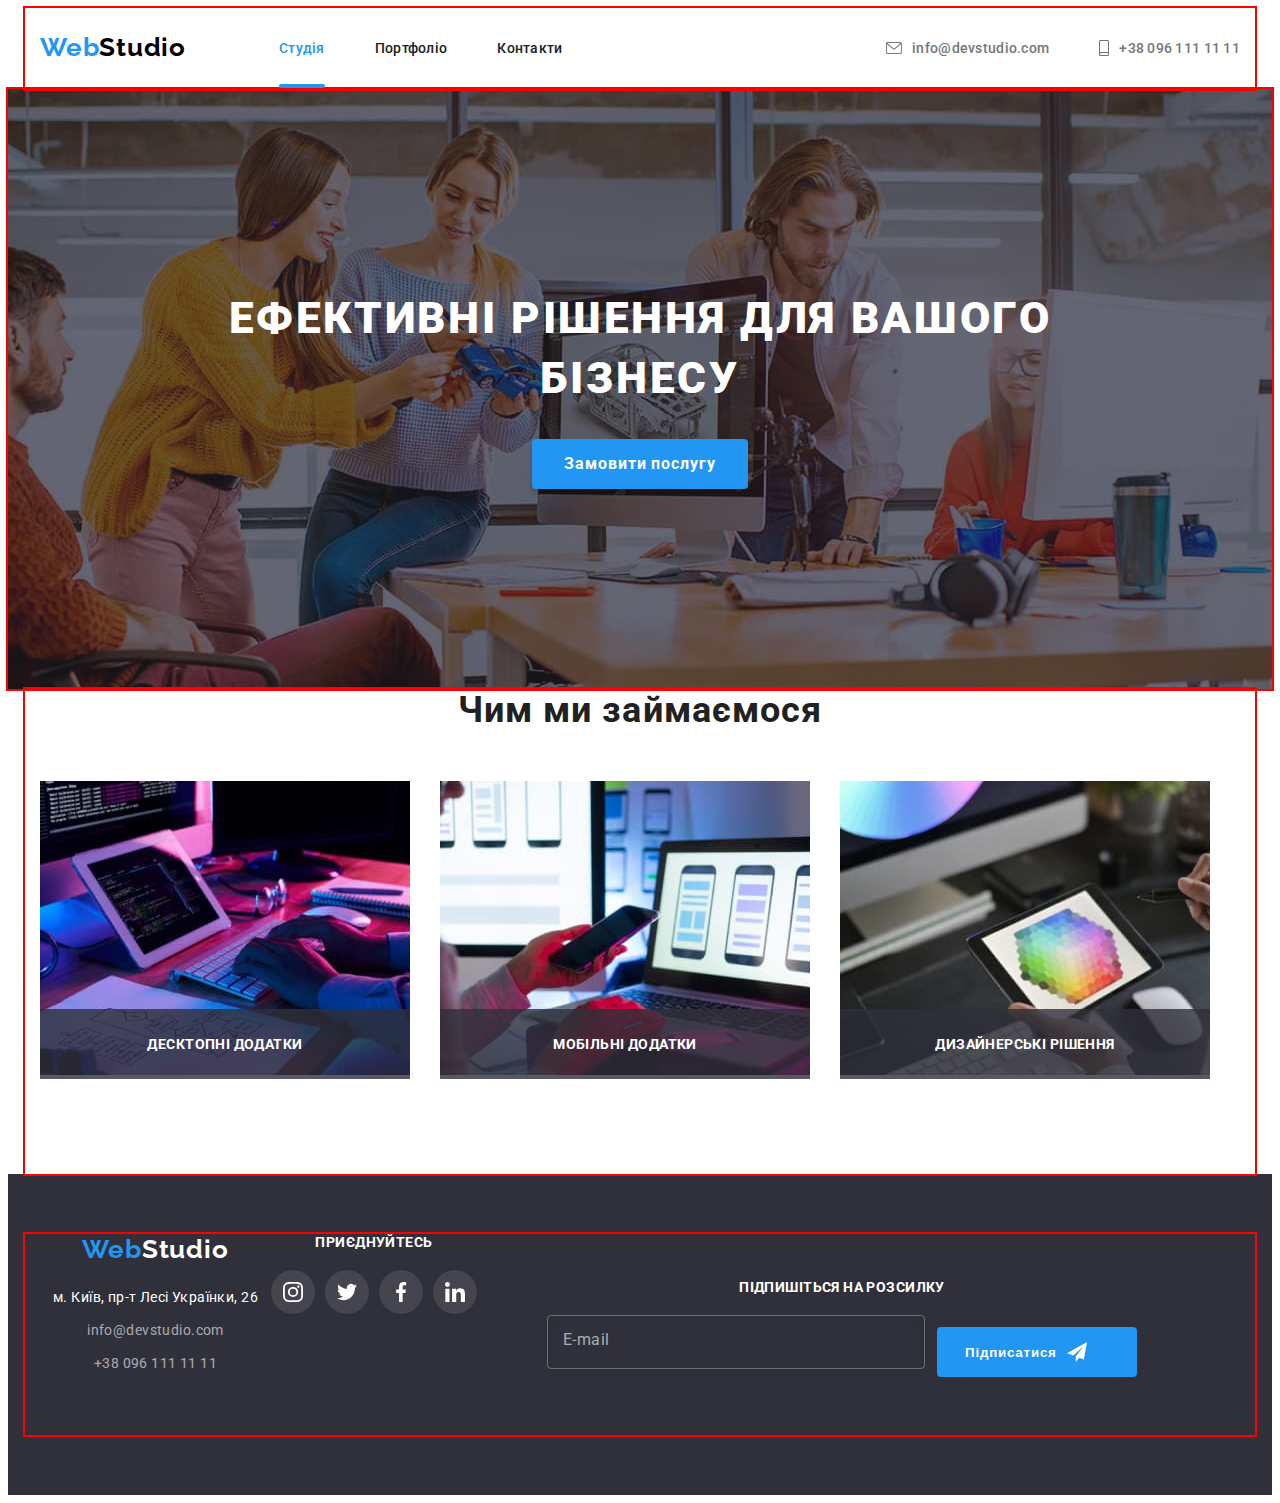
==== commit 042360b9: "footer-tablet адаптив" ====
--- a/index.html
+++ b/index.html
@@ -590,58 +590,59 @@
     <!--Підвал-->
     <footer class="footer footer__block">
       <div class="footer__container container">
-
-        <!--Навігація-->
-        <div class="footer__navigation">
-          <a href="" class="footer__logo logo" lang="en"
-            >Web<span class="foorer__logo-studio addres">Studio</span></a
-          >
-          <address class="footer__address">
-            <a href="" class="footer__nav link addres"
-              >м. Київ, пр-т Лесі Українки, 26</a
-            ><br />
-            <a href="mailto:info@devstudio.com" class="footer__nav link"
-              >info@devstudio.com</a
-            ><br />
-            <a href="tel:+380961111111" class="footer__nav link"
-              >+38 096 111 11 11</a
+        <div class="footer__container-tablet">
+          <!--Навігація-->
+          <div class="footer__navigation">
+            <a href="" class="footer__logo logo" lang="en"
+              >Web<span class="foorer__logo-studio addres">Studio</span></a
             >
-          </address>
-        </div>
-
-        <!--Соц.мережа-->
-        <div class="footer__socials">
-          <h2 class="footer__heading">ПРИЄДНУЙТЕСЬ</h2>
-          <ul class="footer__list">
-            <li class="footer__item">
-              <a class="footer__link link" href="">
-                <svg class="footer__icon" width="20" height="20">
-                  <use href="./images/icons.svg#icon-instagram"></use>
-                </svg>
-              </a>
-            </li>
-            <li class="footer__item">
-              <a class="footer__link link" href="">
-                <svg class="footer__icon" width="20" height="20">
-                  <use href="./images/icons.svg#icon-twitter"></use>
-                </svg>
-              </a>
-            </li>
-            <li class="footer__item">
-              <a class="footer__link link" href="">
-                <svg class="footer__icon" width="20" height="20">
-                  <use href="./images/icons.svg#icon-facebook"></use>
-                </svg>
-              </a>
-            </li>
-            <li class="footer__item">
-              <a class="footer__link link" href="">
-                <svg class="footer__icon" width="20" height="20">
-                  <use href="./images/icons.svg#icon-linkedin"></use>
-                </svg>
-              </a>
-            </li>
-          </ul>
+            <address class="footer__address">
+              <a href="" class="footer__nav link addres"
+                >м. Київ, пр-т Лесі Українки, 26</a
+              ><br />
+              <a href="mailto:info@devstudio.com" class="footer__nav link"
+                >info@devstudio.com</a
+              ><br />
+              <a href="tel:+380961111111" class="footer__nav link"
+                >+38 096 111 11 11</a
+              >
+            </address>
+          </div>
+
+          <!--Соц.мережа-->
+          <div class="footer__socials">
+            <h2 class="footer__heading">ПРИЄДНУЙТЕСЬ</h2>
+            <ul class="footer__list">
+              <li class="footer__item">
+                <a class="footer__link link" href="">
+                  <svg class="footer__icon" width="20" height="20">
+                    <use href="./images/icons.svg#icon-instagram"></use>
+                  </svg>
+                </a>
+              </li>
+              <li class="footer__item">
+                <a class="footer__link link" href="">
+                  <svg class="footer__icon" width="20" height="20">
+                    <use href="./images/icons.svg#icon-twitter"></use>
+                  </svg>
+                </a>
+              </li>
+              <li class="footer__item">
+                <a class="footer__link link" href="">
+                  <svg class="footer__icon" width="20" height="20">
+                    <use href="./images/icons.svg#icon-facebook"></use>
+                  </svg>
+                </a>
+              </li>
+              <li class="footer__item">
+                <a class="footer__link link" href="">
+                  <svg class="footer__icon" width="20" height="20">
+                    <use href="./images/icons.svg#icon-linkedin"></use>
+                  </svg>
+                </a>
+              </li>
+            </ul>
+          </div>
         </div>
 
         <!--Розсилка-->
@@ -649,28 +650,26 @@
           <h2 class="footer__heading">ПІДПИШІТЬСЯ НА РОЗСИЛКУ</h2>
           <div class="footer__newsletter-form">
             <form class="footer__form">
-            <input
-              type="email"
-              name="mail"
-              id="email"
-              class="footer__input"
-              placeholder=" "
-            />
-            <label for="email" class="footer__label" id="email">E-mail</label>
-
-            <span class="footer__form-link">
-              <button type="submit" class="footer__button">
-                Підписатися
-                <svg class="footer__form-icon" width="20" height="20">
-                  <use href="./images/icons.svg#icon-telegram"></use>
-                </svg>
-              </button>
-            </span>
-          </form>
+              <input
+                type="email"
+                name="mail"
+                id="email"
+                class="footer__input"
+                placeholder=" "
+              />
+              <label for="email" class="footer__label" id="email">E-mail</label>
+
+              <span class="footer__form-link">
+                <button type="submit" class="footer__button">
+                  Підписатися
+                  <svg class="footer__form-icon" width="20" height="20">
+                    <use href="./images/icons.svg#icon-telegram"></use>
+                  </svg>
+                </button>
+              </span>
+            </form>
           </div>
-          
-        </div>
-
+        </div>
       </div>
     </footer>
 
--- a/css/main.min.css
+++ b/css/main.min.css
@@ -1 +1 @@
-:root{--primary-text-color: #212121;--title-text-color: #757575;--accent-color: #2196f3;--subject-color: #ffffff;--footer-link-color: rgba(255, 255, 255, 0.6);--logo-color: #000000;--primary-bg-color: #f5f5f5;--secondary-bg-color: #F5F4FA;--nav-bg-color: #2f303a;--background-image-color: linear-gradient(rgba(47, 48, 58, 0.4), rgba(47, 48, 58, 0.4))}h1,h2,h3,h4,h5,h6,p{margin:0}ul{list-style:none;margin:0;padding:0}img{width:100%;max-width:100%;height:auto}.no-scroll{overflow:hidden}body{font-family:"Roboto",sans-serif;color:var(--title-text-color)}.logo,.header__nav,.header__contacts,.features__list,.specialty__list,.user__list,.buttons,.filter{list-style:none}.logo,.link{text-decoration:none}.header__nav .link,.buttons .button{color:var(--primary-text-color)}.container{width:100%;padding-left:15px;padding-right:15px;margin:0 auto;outline:2px solid red}@media screen and (min-width: 480px){.container{max-width:480px}}@media screen and (min-width: 768px){.container{max-width:768px}}@media screen and (min-width: 1200px){.container{max-width:1200px}}.heading{text-align:center;font-size:36px;line-height:1.1667;letter-spacing:.03em;margin-bottom:50px;color:var(--primary-text-color)}.backdrop{position:fixed;top:0;width:100%;height:100%;background-color:rgba(0,0,0,.3);-webkit-transition:opacity 250ms linear,visibility 250ms linear;transition:opacity 250ms linear,visibility 250ms linear}.modal{width:528px;min-height:581px;background:var(--subject-color);-webkit-box-shadow:0px 1px 3px rgba(0,0,0,.12),0px 1px 1px rgba(0,0,0,.14),0px 2px 1px rgba(0,0,0,.2);box-shadow:0px 1px 3px rgba(0,0,0,.12),0px 1px 1px rgba(0,0,0,.14),0px 2px 1px rgba(0,0,0,.2);border-radius:4px;position:absolute;top:50%;left:50%;-webkit-transform:translate(-50%, -50%) scale(1);transform:translate(-50%, -50%) scale(1);-webkit-transition:-webkit-transform 250ms linear;transition:-webkit-transform 250ms linear;transition:transform 250ms linear;transition:transform 250ms linear, -webkit-transform 250ms linear;padding:40px}.backdrop.is-hidden .modal{-webkit-transform:translate(-50%, -50%) scale(1.5);transform:translate(-50%, -50%) scale(1.5)}.modal__button-icon{position:absolute;right:8px;top:8px;width:30px;height:30px;border:1px solid rgba(0,0,0,.1);border-radius:50%;display:-webkit-box;display:-ms-flexbox;display:flex;-webkit-box-align:center;-ms-flex-align:center;align-items:center;-webkit-box-pack:center;-ms-flex-pack:center;justify-content:center;background:rgba(0,0,0,0);cursor:pointer;-webkit-transition:fill 250ms cubic-bezier(0.4, 0, 0.2, 1);transition:fill 250ms cubic-bezier(0.4, 0, 0.2, 1)}.modal__button-icon:hover{fill:var(--accent-color)}.is-hidden{opacity:0;visibility:hidden;pointer-events:none}.modal__title{font-weight:700;font-size:20px;line-height:1.15;text-align:center;letter-spacing:.03em;color:var(--primary-text-color);margin-bottom:12px}.modal__form{width:448px;margin-left:auto;margin-right:auto}.modal__form-label{font-size:12px;line-height:1.1667;letter-spacing:.01em;height:14px;margin-bottom:4px;display:block;position:relative}.modal__form-field{position:relative;display:-webkit-box;display:-ms-flexbox;display:flex;-webkit-box-orient:vertical;-webkit-box-direction:normal;-ms-flex-direction:column;flex-direction:column;margin-bottom:10px}.modal__form-input{width:100%;height:40px;outline:rgba(0,0,0,0);border:1px solid rgba(33,33,33,.2);border-radius:4px;padding-left:42px;font-size:12px;-webkit-transition:border-color 250ms cubic-bezier(0.4, 0, 0.2, 1),fill 250ms cubic-bezier(0.4, 0, 0.2, 1);transition:border-color 250ms cubic-bezier(0.4, 0, 0.2, 1),fill 250ms cubic-bezier(0.4, 0, 0.2, 1)}.modal__form-input:focus,.modal__form-input:hover{border-color:var(--accent-color)}.modal__form-icon{position:absolute;left:15px;top:50%;-webkit-transform:translateY(-50%);transform:translateY(-50%)}.modal__form-input:focus+.modal__form-icon,.modal__form-input:hover+.modal__form-icon{fill:var(--accent-color)}.modal__comment{position:relative;display:-webkit-box;display:-ms-flexbox;display:flex;-webkit-box-orient:vertical;-webkit-box-direction:normal;-ms-flex-direction:column;flex-direction:column;margin-bottom:20px}.modal__textarea{width:100%;height:120px;border:1px solid rgba(33,33,33,.2);border-radius:4px;resize:none;padding:12px 16px;font-weight:400;font-size:12px;line-height:1.1667;letter-spacing:.01em;outline:none;color:rgba(117,117,117,.5);-webkit-transition:border-color 250ms cubic-bezier(0.4, 0, 0.2, 1);transition:border-color 250ms cubic-bezier(0.4, 0, 0.2, 1)}.modal__textarea:focus,.modal__textarea:hover{border-color:var(--accent-color);color:var(--logo-color)}.modal__form-input:not(:focus):not(:-moz-placeholder-shown):valid{background-color:rgba(0,128,0,.15)}.modal__form-input:not(:focus):not(:-ms-input-placeholder):valid{background-color:rgba(0,128,0,.15)}.modal__form-input:not(:focus):not(:placeholder-shown):valid{background-color:rgba(0,128,0,.15)}.modal__form-input:not(:focus):not(:-moz-placeholder-shown):invalid{background-color:rgba(128,19,0,.15)}.modal__form-input:not(:focus):not(:-ms-input-placeholder):invalid{background-color:rgba(128,19,0,.15)}.modal__form-input:not(:focus):not(:placeholder-shown):invalid{background-color:rgba(128,19,0,.15)}.modal__checkbox{position:relative;display:-webkit-box;display:-ms-flexbox;display:flex;-webkit-box-orient:vertical;-webkit-box-direction:normal;-ms-flex-direction:column;flex-direction:column;-webkit-box-align:center;-ms-flex-align:center;align-items:center;margin-bottom:30px}.modal__text{font-size:14px;line-height:1.7123px;letter-spacing:.03em;display:-webkit-box;display:-ms-flexbox;display:flex;-webkit-box-align:center;-ms-flex-align:center;align-items:center;position:relative;height:24px}.visually-hidden{clip:rect(0 0 0 0);-webkit-clip-path:inset(50%);clip-path:inset(50%);height:1px;overflow:hidden;position:absolute;white-space:nowrap;width:1px}.modal__text span{position:relative;left:0;width:16px;height:15px;border:2px solid var(--primary-text-color);border-radius:2px;margin-right:7px;display:-webkit-box;display:-ms-flexbox;display:flex;-webkit-box-align:center;-ms-flex-align:center;align-items:center;-webkit-box-pack:center;-ms-flex-pack:center;justify-content:center;fill:rgba(0,0,0,0)}.modal__check:checked+.modal__text span{background-color:var(--accent-color);border:none;fill:var(--subject-color)}.modal__check:focus+.modal__text span{border-color:var(--accent-color)}.modal__text a{margin-left:7px;text-decoration:underline;color:var(--accent-color)}.modal__button{display:-webkit-box;display:-ms-flexbox;display:flex;-webkit-box-pack:center;-ms-flex-pack:center;justify-content:center}.modal__button-form{display:block;-webkit-box-align:center;-ms-flex-align:center;align-items:center;-webkit-box-pack:center;-ms-flex-pack:center;justify-content:center;font-family:inherit;padding:10px 52px;background-color:var(--accent-color);border:none;-webkit-box-shadow:rgba(0,0,0,0);box-shadow:rgba(0,0,0,0);border-radius:4px;font-weight:700;font-size:16px;line-height:1.875;text-align:center;letter-spacing:.06em;color:var(--subject-color);cursor:pointer;-webkit-box-shadow:0px 4px 4px rgba(0,0,0,.15);box-shadow:0px 4px 4px rgba(0,0,0,.15)}.header__container{background-color:var(--subject-color);border-bottom:1px solid #ececec}@media screen and (min-width: 768px){.header__container{display:-webkit-box;display:-ms-flexbox;display:flex;-webkit-box-align:center;-ms-flex-align:center;align-items:center}}.header__logo{padding-top:16px;padding-bottom:16px}@media screen and (min-width: 768px){.header__logo{padding-top:26px;padding-bottom:26px}}@media screen and (min-width: 1200px){.header__logo{padding-top:24px;padding-bottom:25px}}.logo{font-family:"Raleway",sans-serif;font-weight:700;font-size:26px;line-height:1.1923;letter-spacing:.03em;color:var(--accent-color)}.header__logo-studio{color:var(--logo-color)}.header__menu-open{display:-webkit-box;display:-ms-flexbox;display:flex;-webkit-box-pack:justify;-ms-flex-pack:justify;justify-content:space-between;padding-top:10px;padding-bottom:10px;border:1px solid rgba(0,0,0,0);-webkit-box-align:center;-ms-flex-align:center;align-items:center;-webkit-box-pack:center;-ms-flex-pack:center;justify-content:center;background:rgba(0,0,0,0);cursor:pointer;-webkit-transition:fill 250ms cubic-bezier(0.4, 0, 0.2, 1);transition:fill 250ms cubic-bezier(0.4, 0, 0.2, 1)}.header__menu-open:hover{fill:var(--accent-color)}@media screen and (min-width: 768px){.header__menu-open{display:none}}@media screen and (max-width: 767px){.header__nav-block{display:none}}.header__navigation{display:-webkit-box;display:-ms-flexbox;display:flex;-webkit-box-align:center;-ms-flex-align:center;align-items:center;-webkit-box-pack:justify;-ms-flex-pack:justify;justify-content:space-between}@media screen and (min-width: 1200px){.header__navigation{margin-right:auto}}.header__nav{font-weight:500;font-size:14px;line-height:1.1429;letter-spacing:.02em;display:-webkit-box;display:-ms-flexbox;display:flex;gap:50px;margin-left:88px;margin-right:0;color:var(--accent-color)}.header__nav .current{color:var(--accent-color)}@media screen and (min-width: 1200px){.header__nav{margin-left:93px}}.header__item .link{padding:32px 0;position:relative;-webkit-transition:color 250ms cubic-bezier(0.4, 0, 0.2, 1);transition:color 250ms cubic-bezier(0.4, 0, 0.2, 1)}.header__item .link:hover,.header__item .link:focus{color:var(--accent-color)}.current::after{content:"";position:absolute;width:100%;height:4px;left:0;bottom:0;border-radius:2px;background-color:var(--accent-color);display:-webkit-box;display:-ms-flexbox;display:flex;-webkit-box-align:end;-ms-flex-align:end;align-items:flex-end;-webkit-box-pack:end;-ms-flex-pack:end;justify-content:end}@media screen and (max-width: 767px){.header__contacts-block{display:none}}@media screen and (min-width: 768px){.header__contacts-block{display:block;-webkit-box-align:center;-ms-flex-align:center;align-items:center}}@media screen and (min-width: 1200px){.header__contacts-block{display:-webkit-box;display:-ms-flexbox;display:flex;-webkit-box-align:center;-ms-flex-align:center;align-items:center;-webkit-box-pack:center;-ms-flex-pack:center;justify-content:center}}.header__contacts{padding-top:21px;padding-bottom:21px;display:block;-webkit-box-align:center;-ms-flex-align:center;align-items:center}@media screen and (min-width: 1200px){.header__contacts{display:-webkit-box;display:-ms-flexbox;display:flex;-webkit-box-align:center;-ms-flex-align:center;align-items:center;-webkit-box-pack:end;-ms-flex-pack:end;justify-content:flex-end}}.header__contacts-soc .header__contacts-link{display:-webkit-box;display:-ms-flexbox;display:flex;-webkit-box-pack:end;-ms-flex-pack:end;justify-content:flex-end;-webkit-box-orient:horizontal;-webkit-box-direction:reverse;-ms-flex-direction:row-reverse;flex-direction:row-reverse;-webkit-box-align:center;-ms-flex-align:center;align-items:center;font-weight:500;font-size:14px;line-height:1.1429;letter-spacing:.02em;color:var(--title-text-color);fill:var(--title-text-color);margin-left:50px;-webkit-transition:color 250ms cubic-bezier(0.4, 0, 0.2, 1);transition:color 250ms cubic-bezier(0.4, 0, 0.2, 1)}.header__contacts-soc .header__contacts-link:hover,.header__contacts-soc .header__contacts-link:focus{color:var(--accent-color);fill:var(--accent-color)}@media screen and (min-width: 768px){.header__contacts-soc .header__contacts-link{display:-webkit-box;display:-ms-flexbox;display:flex;-webkit-box-align:center;-ms-flex-align:center;align-items:center;-webkit-box-orient:horizontal;-webkit-box-direction:reverse;-ms-flex-direction:row-reverse;flex-direction:row-reverse}}@media screen and (min-width: 768px){.header__contacts-list{margin-bottom:10px}.header__contacts-list:last-child{margin-bottom:0}}@media screen and (min-width: 1200px){.header__contacts-list{margin-bottom:0}}.header__contacts-icon{margin-right:10px}.backdrop{background-color:var(--subject-color);-webkit-transition:opacity 250ms linear,visibility 250ms linear;transition:opacity 250ms linear,visibility 250ms linear}.header__mobile-menu{position:fixed;top:0;width:100vw;height:100vh;z-index:1;max-width:none;margin-right:auto;padding:0;padding:48px 40px;top:50%;left:50%;-webkit-transform:translate(-50%, -50%) scale(1);transform:translate(-50%, -50%) scale(1);-webkit-transition:-webkit-transform 250ms linear;transition:-webkit-transform 250ms linear;transition:transform 250ms linear;transition:transform 250ms linear, -webkit-transform 250ms linear}.backdrop.is-hidden .header__mobile-menu{-webkit-transform:translate(-50%, -50%) scale(1.5);transform:translate(-50%, -50%) scale(1.5)}.header__mobile-menu>.container{width:100%;height:100%;display:-webkit-box;display:-ms-flexbox;display:flex;-webkit-box-orient:vertical;-webkit-box-direction:normal;-ms-flex-direction:column;flex-direction:column;-webkit-box-pack:justify;-ms-flex-pack:justify;justify-content:space-between;overflow:auto}@media screen and (min-width: 768px){.header__mobile-menu{display:none}}.header__menu-close{position:absolute;top:10px;right:15px;display:-webkit-box;display:-ms-flexbox;display:flex;border:1px solid rgba(0,0,0,0);background:rgba(0,0,0,0);cursor:pointer;-webkit-transition:fill 250ms cubic-bezier(0.4, 0, 0.2, 1);transition:fill 250ms cubic-bezier(0.4, 0, 0.2, 1)}.header__menu-close:hover{fill:var(--accent-color)}.header__mobile-navigation{margin-bottom:302px}.header__mobile-navigation .current{color:var(--accent-color)}.header__mobile-item{margin-bottom:32px}.header__mobile-item:last-child{margin-bottom:0}.header__mobile-link{font-weight:500;font-size:40px;line-height:1.175;letter-spacing:.02em;color:var(--primary-text-color);margin-bottom:32px}.header__mobile-contacts{text-decoration:none;margin-bottom:64px}.header__mobile-tel{font-weight:500;font-size:34px;line-height:1.1764;letter-spacing:.02em;margin-bottom:32px}.header__mobile-tel .header__mobile-contacts-link{color:var(--accent-color)}.header__mobile-email{font-weight:500;font-size:24px;line-height:1.1667;letter-spacing:.02em}.header__mobile-email .header__mobile-contacts-link{color:var(--title-text-color)}.header__mobile-socials-list{display:-webkit-box;display:-ms-flexbox;display:flex}.header__mobile-socials-link{font-weight:500;font-size:18px;line-height:1.2222;letter-spacing:.02em;color:var(--accent-color);margin-right:20px}.header__mobile-socials-link a:last-child{margin-right:0}.hero__container{max-width:100%;padding:0;display:-webkit-box;display:-ms-flexbox;display:flex;-webkit-box-pack:center;-ms-flex-pack:center;justify-content:center}.hero__wrap{padding:118px 60px;background-image:var(--background-image-color),url(../images/hero-480-1x.jpg);background-repeat:no-repeat;background-position:center;background-size:cover;max-width:100%}@media(min-device-pixel-ratio: 2),(-webkit-min-device-pixel-ratio: 2),(min-resolution: 192dpi),(min-resolution: 2dppx){.hero__wrap{background-image:var(--background-image-color),url(../images/hero-480-2x.jpg)}}@media screen and (min-width: 768px){.hero__wrap{background-image:var(--background-image-color),url(../images/hero-768-1x.jpg);padding:118px 204px;max-width:720px}}@media screen and (min-width: 768px)and (min-device-pixel-ratio: 2),screen and (min-width: 768px)and (-webkit-min-device-pixel-ratio: 2),screen and (min-width: 768px)and (min-resolution: 192dpi),screen and (min-width: 768px)and (min-resolution: 2dppx){.hero__wrap{background-image:var(--background-image-color),url(../images/hero-768-2x.jpg)}}@media screen and (min-width: 1200px){.hero__wrap{background-image:var(--background-image-color),url(../images/hero-1200-1x.jpg);padding-top:200px;padding-bottom:200px;max-width:100%}}@media screen and (min-width: 1200px)and (min-device-pixel-ratio: 2),screen and (min-width: 1200px)and (-webkit-min-device-pixel-ratio: 2),screen and (min-width: 1200px)and (min-resolution: 192dpi),screen and (min-width: 1200px)and (min-resolution: 2dppx){.hero__wrap{background-image:var(--background-image-color),url(../images/hero-1200-2x.jpg)}}.hero__title{font-weight:900;font-size:26px;line-height:1.6154;letter-spacing:.06em;text-align:center;color:var(--subject-color);margin-bottom:30px}@media screen and (min-width: 1200px){.hero__title{font-size:44px;line-height:1.3636}}.hero__button{min-width:216px;height:50px;display:block;margin:0 auto;font-family:inherit;font-weight:700;font-size:16px;line-height:1.875;letter-spacing:.06em;color:var(--subject-color);background-color:var(--accent-color);border:none;cursor:pointer;-webkit-box-shadow:0px 4px 4px rgba(0,0,0,.15);box-shadow:0px 4px 4px rgba(0,0,0,.15);border-radius:4px;-webkit-transition:background-color 250ms cubic-bezier(0.4, 0, 0.2, 1),color 250ms cubic-bezier(0.4, 0, 0.2, 1);transition:background-color 250ms cubic-bezier(0.4, 0, 0.2, 1),color 250ms cubic-bezier(0.4, 0, 0.2, 1)}.hero__button:hover,.hero__button:focus{color:var(--primary-text-color);background-color:var(--secondary-bg-color)}.features__block{padding-top:60px;padding-bottom:60px;display:block;-webkit-box-pack:center;-ms-flex-pack:center;justify-content:center}@media screen and (min-width: 1200px){.features__block{padding-top:94px;padding-bottom:94px}}.features__item{width:100%;margin-bottom:30px}.features__item:last-child{margin-bottom:0}@media screen and (min-width: 768px){.features__item{width:calc((100% - 30px)/2)}}@media screen and (min-width: 1200px){.features__item{width:calc((100% - 90px)/4)}}.features__title{margin-bottom:10px;font-size:14px;line-height:1.1429;letter-spacing:.03em}.features .features__title{color:var(--primary-text-color)}.features__list{gap:30px}@media screen and (min-width: 768px){.features__list{display:-webkit-box;display:-ms-flexbox;display:flex;-ms-flex-wrap:wrap;flex-wrap:wrap}}@media screen and (min-width: 1200px){.features__list{display:-webkit-box;display:-ms-flexbox;display:flex}}.features__text{font-size:14px;line-height:1.7143;letter-spacing:.03em;display:-webkit-box;display:-ms-flexbox;display:flex}.features__column{margin-bottom:30px;height:120px;display:-webkit-box;display:-ms-flexbox;display:flex;-webkit-box-align:center;-ms-flex-align:center;align-items:center;-webkit-box-pack:center;-ms-flex-pack:center;justify-content:center;background-color:var(--secondary-bg-color);border-radius:4px}.specialty__container{padding-bottom:95px}@media screen and (max-width: 1199px){.specialty__container{display:none}}.specialty__list{margin-right:auto;display:-webkit-box;display:-ms-flexbox;display:flex;-webkit-box-align:center;-ms-flex-align:center;align-items:center;gap:30px}.specialty__wrap{position:relative}.specialty__text{position:absolute;bottom:0;background-color:rgba(47,48,58,.8);font-weight:700;font-size:14px;line-height:1.1429;letter-spacing:.03em;color:var(--subject-color);width:370px;height:70px;display:-webkit-box;display:-ms-flexbox;display:flex;-webkit-box-pack:center;-ms-flex-pack:center;justify-content:center;-webkit-box-align:center;-ms-flex-align:center;align-items:center}.user__section{padding-top:60px;padding-bottom:60px;width:100%;display:block;-webkit-box-pack:center;-ms-flex-pack:center;justify-content:center;background-color:var(--secondary-bg-color)}@media screen and (min-width: 1200px){.user__section{padding-top:94px;padding-bottom:94px}}@media screen and (max-width: 1200px){.user__heading{font-size:28px;line-height:1.1786}}.user__list{gap:30px;width:100%}@media screen and (min-width: 768px){.user__list{display:-webkit-box;display:-ms-flexbox;display:flex;-ms-flex-wrap:wrap;flex-wrap:wrap}}@media screen and (min-width: 1200px){.user__list{margin-right:auto;display:-webkit-box;display:-ms-flexbox;display:flex;-webkit-box-align:center;-ms-flex-align:center;align-items:center}}.user__item{-webkit-box-shadow:0px 1px 3px rgba(0,0,0,.12),0px 1px 1px rgba(0,0,0,.14),0px 2px 1px rgba(0,0,0,.2);box-shadow:0px 1px 3px rgba(0,0,0,.12),0px 1px 1px rgba(0,0,0,.14),0px 2px 1px rgba(0,0,0,.2);border-radius:0px 0px 4px 4px}@media screen and (min-width: 768px){.user__item{width:calc((100% - 30px)/2)}}@media screen and (min-width: 1200px){.user__item{width:calc((100% - 90px)/4)}}.user__block{padding-top:30px;padding-bottom:30px;-ms-flex-wrap:wrap;flex-wrap:wrap;text-align:center;background-color:var(--subject-color)}.user__image{display:block}.user__title{margin-bottom:10px;font-weight:500;font-size:16px;line-height:1.1875;letter-spacing:.03em;color:var(--primary-text-color)}.user__text{font-size:16px;line-height:1.1875;letter-spacing:.03em;margin-bottom:16px}.user__soc-list,.footer__list{display:-webkit-box;display:-ms-flexbox;display:flex;-webkit-box-pack:center;-ms-flex-pack:center;justify-content:center;gap:10px}.user__soc-item,.footer__item{width:44px;height:44px}.user__soc-link{width:100%;height:100%;border-radius:50%;display:-webkit-box;display:-ms-flexbox;display:flex;-webkit-box-align:center;-ms-flex-align:center;align-items:center;-webkit-box-pack:center;-ms-flex-pack:center;justify-content:center;-webkit-transition:background-color 250ms cubic-bezier(0.4, 0, 0.2, 1);transition:background-color 250ms cubic-bezier(0.4, 0, 0.2, 1)}.user__soc-link:hover,.user__soc-link:focus{background-color:var(--accent-color)}.user__soc-icon{fill:#afb1b8;-webkit-transition:fill 250ms cubic-bezier(0.4, 0, 0.2, 1);transition:fill 250ms cubic-bezier(0.4, 0, 0.2, 1)}.user__soc-link:hover .user__soc-icon,.user__soc-link:focus .user__soc-icon{fill:var(--subject-color)}.clients__section{padding-top:60px;padding-bottom:60px;display:block;width:100%;-webkit-box-pack:center;-ms-flex-pack:center;justify-content:center}@media screen and (min-width: 1200px){.clients__section{padding-top:94px;padding-bottom:94px}}@media screen and (max-width: 1199px){.clients__heading{font-size:28px;line-height:1.1786}}.clients__list{width:100%;gap:30px}@media screen and (max-width: 767px){.clients__list{display:-webkit-box;display:-ms-flexbox;display:flex;-ms-flex-wrap:wrap;flex-wrap:wrap}}@media screen and (min-width: 768px){.clients__list{display:-webkit-box;display:-ms-flexbox;display:flex;-ms-flex-wrap:wrap;flex-wrap:wrap}}@media screen and (min-width: 1200px){.clients__list{display:-webkit-box;display:-ms-flexbox;display:flex;-webkit-box-align:center;-ms-flex-align:center;align-items:center}}@media screen and (max-width: 767px){.clients__item{width:calc((100% - 30px)/2)}}@media screen and (min-width: 768px){.clients__item{width:calc((100% - 60px)/3)}}@media screen and (min-width: 1200px){.clients__item{width:calc((100% - 150px)/6)}}.clients__link{width:100%;height:92px;border-radius:4px;border:1px solid #afb1b8;display:-webkit-box;display:-ms-flexbox;display:flex;-webkit-box-align:center;-ms-flex-align:center;align-items:center;-webkit-box-pack:center;-ms-flex-pack:center;justify-content:center;-webkit-transition:border-color 250ms cubic-bezier(0.4, 0, 0.2, 1);transition:border-color 250ms cubic-bezier(0.4, 0, 0.2, 1)}.clients__link:hover,.clients__link:focus{border-color:var(--accent-color)}.clients__icon{fill:#afb1b8;-webkit-transition:fill 250ms cubic-bezier(0.4, 0, 0.2, 1);transition:fill 250ms cubic-bezier(0.4, 0, 0.2, 1)}.clients__link:hover .clients__icon,.clients__link:focus .clients__icon{fill:var(--accent-color)}.footer__block{padding-top:60px;padding-bottom:60px;background-color:var(--nav-bg-color)}.footer__container{display:block;-webkit-box-align:center;-ms-flex-align:center;align-items:center;text-align:center;gap:70px}@media screen and (min-width: 768px){.footer__container{display:-webkit-box;display:-ms-flexbox;display:flex}}.footer__navigation{margin-bottom:60px}@media screen and (min-width: 1200px){.footer__navigation{width:231px}}.logo .footer__logo,.footer__logo{display:block;margin-bottom:20px}.footer__nav{display:inline-block;margin-bottom:9px;font-size:14px;line-height:1.7143;letter-spacing:.03em;font-style:normal;color:var(--footer-link-color);-webkit-transition:color 250ms cubic-bezier(0.4, 0, 0.2, 1);transition:color 250ms cubic-bezier(0.4, 0, 0.2, 1)}.footer__nav:hover,.footer__nav:focus{color:var(--accent-color)}.footer__nav:last-child{margin-bottom:0}.addres{color:var(--subject-color)}.footer__socials{display:block;margin-bottom:60px}@media screen and (min-width: 768px){.footer__socials{display:block;-webkit-box-align:center;-ms-flex-align:center;align-items:center}}.footer__heading{font-weight:700;font-size:14px;line-height:1.1428;letter-spacing:.03em;color:var(--subject-color);margin-bottom:20px}.footer__icon{fill:var(--subject-color)}.footer__link:hover .footer__icon,.footer__link:focus .footer__icon{fill:var(--subject-color)}.footer__link{width:100%;height:100%;background-color:rgba(255,255,255,.1);border-radius:50%;display:-webkit-box;display:-ms-flexbox;display:flex;-webkit-box-align:center;-ms-flex-align:center;align-items:center;-webkit-box-pack:center;-ms-flex-pack:center;justify-content:center;-webkit-transition:background-color 250ms cubic-bezier(0.4, 0, 0.2, 1),fill 250ms cubic-bezier(0.4, 0, 0.2, 1);transition:background-color 250ms cubic-bezier(0.4, 0, 0.2, 1),fill 250ms cubic-bezier(0.4, 0, 0.2, 1)}.footer__link:hover,.footer__link:focus{background-color:var(--accent-color)}.footer__newsletter{position:relative}.footer__newsletter-form{display:block}.footer__form{display:block;position:relative}@media screen and (min-width: 1200px){.footer__form{display:-webkit-box;display:-ms-flexbox;display:flex;-webkit-box-align:center;-ms-flex-align:center;align-items:center;-webkit-box-pack:center;-ms-flex-pack:center;justify-content:center;gap:12px}}.footer__input{display:block;width:100%;height:50px;font-size:16px;padding-left:16px;margin-bottom:20px;border:1px solid rgba(255,255,255,.3);-webkit-filter:drop-shadow(0px 4px 4px rgba(0, 0, 0, 0.15));filter:drop-shadow(0px 4px 4px rgba(0, 0, 0, 0.15));border-radius:4px;background-color:rgba(0,0,0,0);outline:rgba(0,0,0,0);-webkit-transition:color 250ms cubic-bezier(0.4, 0, 0.2, 1),border-color 250ms cubic-bezier(0.4, 0, 0.2, 1),-webkit-transform 250ms cubic-bezier(0.4, 0, 0.2, 1);transition:color 250ms cubic-bezier(0.4, 0, 0.2, 1),border-color 250ms cubic-bezier(0.4, 0, 0.2, 1),-webkit-transform 250ms cubic-bezier(0.4, 0, 0.2, 1);transition:color 250ms cubic-bezier(0.4, 0, 0.2, 1),transform 250ms cubic-bezier(0.4, 0, 0.2, 1),border-color 250ms cubic-bezier(0.4, 0, 0.2, 1);transition:color 250ms cubic-bezier(0.4, 0, 0.2, 1),transform 250ms cubic-bezier(0.4, 0, 0.2, 1),border-color 250ms cubic-bezier(0.4, 0, 0.2, 1),-webkit-transform 250ms cubic-bezier(0.4, 0, 0.2, 1);color:rgba(255,255,255,.6)}.footer__input:not(:-moz-placeholder-shown){border-color:var(--accent-color)}.footer__input:not(:-ms-input-placeholder){border-color:var(--accent-color)}.footer__input:focus,.footer__input:hover,.footer__input:not(:placeholder-shown){border-color:var(--accent-color)}@media screen and (min-width: 1200px){.footer__input{display:-webkit-box;display:-ms-flexbox;display:flex;-webkit-box-align:center;-ms-flex-align:center;align-items:center;width:358px}}.footer__label{position:absolute;left:16px;top:15px;line-height:1.25;letter-spacing:.03em;color:rgba(255,255,255,.6);-webkit-transition:color 250ms cubic-bezier(0.4, 0, 0.2, 1),-webkit-transform 250ms cubic-bezier(0.4, 0, 0.2, 1);transition:color 250ms cubic-bezier(0.4, 0, 0.2, 1),-webkit-transform 250ms cubic-bezier(0.4, 0, 0.2, 1);transition:transform 250ms cubic-bezier(0.4, 0, 0.2, 1),color 250ms cubic-bezier(0.4, 0, 0.2, 1);transition:transform 250ms cubic-bezier(0.4, 0, 0.2, 1),color 250ms cubic-bezier(0.4, 0, 0.2, 1),-webkit-transform 250ms cubic-bezier(0.4, 0, 0.2, 1)}.footer__input:not(:-moz-placeholder-shown)+.footer__label{transform:translateX(-100%);color:var(--accent-color)}.footer__input:not(:-ms-input-placeholder)+.footer__label{transform:translateX(-100%);color:var(--accent-color)}.footer__input:focus+.footer__label,.footer__input:hover+.footer__label,.footer__input:not(:placeholder-shown)+.footer__label{-webkit-transform:translateX(-100%);transform:translateX(-100%);color:var(--accent-color)}@media screen and (min-width: 1200px){.footer__label{position:absolute;display:-webkit-box;display:-ms-flexbox;display:flex;-webkit-box-align:center;-ms-flex-align:center;align-items:center;left:0;padding-left:16px;font-size:16px}}.footer__form-link{display:-webkit-box;display:-ms-flexbox;display:flex;-webkit-box-align:center;-ms-flex-align:center;align-items:center;-webkit-box-pack:center;-ms-flex-pack:center;justify-content:center;-webkit-transition:background-color 250ms cubic-bezier(0.4, 0, 0.2, 1);transition:background-color 250ms cubic-bezier(0.4, 0, 0.2, 1)}.footer__form-link:hover,.footer__form-link:focus{background-color:var(--accent-color)}.footer__form-icon{fill:var(--subject-color);-webkit-transition:fill 250ms cubic-bezier(0.4, 0, 0.2, 1);transition:fill 250ms cubic-bezier(0.4, 0, 0.2, 1)}.footer__form-link:hover .footer__form-icon,.footer__form-link:focus .footer__form-icon{fill:var(--subject-color)}.footer__button{padding:10px 28px;display:-webkit-box;display:-ms-flexbox;display:flex;-webkit-box-align:center;-ms-flex-align:center;align-items:center;width:200px;height:50px;color:var(--subject-color);background-color:var(--accent-color);border-radius:4px;border:none;-webkit-box-shadow:rgba(0,0,0,0);box-shadow:rgba(0,0,0,0);font-weight:700;letter-spacing:.06em;gap:10px}.filter-button{padding-top:94px;padding-bottom:94px;background-color:#fff}.buttons{display:-webkit-box;display:-ms-flexbox;display:flex;-webkit-box-pack:center;-ms-flex-pack:center;justify-content:center;gap:8px;margin-bottom:50px}.button-filters{-webkit-box-align:center;-ms-flex-align:center;align-items:center;padding:6px 22px;font-family:inherit;font-weight:500;font-size:16px;line-height:1.625;letter-spacing:.03em;color:var(--primary-text-color);background-color:var(--secondary-bg-color);border:none;cursor:pointer;border-radius:4px;-webkit-transition:background-color 250ms cubic-bezier(0.4, 0, 0.2, 1),color 250ms cubic-bezier(0.4, 0, 0.2, 1),-webkit-box-shadow 250ms cubic-bezier(0.4, 0, 0.2, 1);transition:background-color 250ms cubic-bezier(0.4, 0, 0.2, 1),color 250ms cubic-bezier(0.4, 0, 0.2, 1),-webkit-box-shadow 250ms cubic-bezier(0.4, 0, 0.2, 1);transition:background-color 250ms cubic-bezier(0.4, 0, 0.2, 1),color 250ms cubic-bezier(0.4, 0, 0.2, 1),box-shadow 250ms cubic-bezier(0.4, 0, 0.2, 1);transition:background-color 250ms cubic-bezier(0.4, 0, 0.2, 1),color 250ms cubic-bezier(0.4, 0, 0.2, 1),box-shadow 250ms cubic-bezier(0.4, 0, 0.2, 1),-webkit-box-shadow 250ms cubic-bezier(0.4, 0, 0.2, 1)}.button-filters:hover,.button-filters:focus{color:var(--subject-color);background-color:var(--accent-color);-webkit-box-shadow:0px 3px 1px rgba(0,0,0,.1),0px 1px 2px rgba(0,0,0,.08),0px 2px 2px rgba(0,0,0,.12);box-shadow:0px 3px 1px rgba(0,0,0,.1),0px 1px 2px rgba(0,0,0,.08),0px 2px 2px rgba(0,0,0,.12)}.button-filters.flowing{color:var(--subject-color);background-color:var(--accent-color)}.filter{display:-webkit-box;display:-ms-flexbox;display:flex;-ms-flex-wrap:wrap;flex-wrap:wrap;-webkit-box-pack:center;-ms-flex-pack:center;justify-content:center;gap:30px}.filter .filter-list{background-color:var(--subject-color)}.filter-link{display:block;text-decoration:none;list-style:none;color:var(--title-text-color);-webkit-transition:-webkit-box-shadow 250ms cubic-bezier(0.4, 0, 0.2, 1);transition:-webkit-box-shadow 250ms cubic-bezier(0.4, 0, 0.2, 1);transition:box-shadow 250ms cubic-bezier(0.4, 0, 0.2, 1);transition:box-shadow 250ms cubic-bezier(0.4, 0, 0.2, 1), -webkit-box-shadow 250ms cubic-bezier(0.4, 0, 0.2, 1)}.filter-link:hover,.filter-link:focus{-webkit-box-shadow:0px 1px 1px rgba(0,0,0,.12),0px 4px 4px rgba(0,0,0,.06),1px 4px 6px rgba(0,0,0,.16);box-shadow:0px 1px 1px rgba(0,0,0,.12),0px 4px 4px rgba(0,0,0,.06),1px 4px 6px rgba(0,0,0,.16)}.filter-top-wrap{position:relative;overflow:hidden}.filter-top-text{position:absolute;top:0;background:rgba(33,150,243,.9);font-size:18px;line-height:1.5555;letter-spacing:.03em;color:var(--subject-color);padding:63px 24px;height:100%;-webkit-transform:translateY(100%);transform:translateY(100%);-webkit-transition:-webkit-transform 250ms linear;transition:-webkit-transform 250ms linear;transition:transform 250ms linear;transition:transform 250ms linear, -webkit-transform 250ms linear;overflow:auto}.filter-link:hover .filter-top-text{-webkit-transform:translateY(0);transform:translateY(0)}.filter-image{display:block}.filter-block{border:1px solid #eee;border-top:rgba(0,0,0,0);padding:20px 24px}.section-title{margin-bottom:4px;font-size:18px;line-height:2;letter-spacing:.06em;color:var(--primary-text-color)}.filter-text{font-size:16px;line-height:1.875;letter-spacing:.03em}/*# sourceMappingURL=main.min.css.map */+:root{--primary-text-color: #212121;--title-text-color: #757575;--accent-color: #2196f3;--subject-color: #ffffff;--footer-link-color: rgba(255, 255, 255, 0.6);--logo-color: #000000;--primary-bg-color: #f5f5f5;--secondary-bg-color: #F5F4FA;--nav-bg-color: #2f303a;--background-image-color: linear-gradient(rgba(47, 48, 58, 0.4), rgba(47, 48, 58, 0.4))}h1,h2,h3,h4,h5,h6,p{margin:0}ul{list-style:none;margin:0;padding:0}img{width:100%;max-width:100%;height:auto}.no-scroll{overflow:hidden}body{font-family:"Roboto",sans-serif;color:var(--title-text-color)}.logo,.header__nav,.header__contacts,.features__list,.specialty__list,.user__list,.buttons,.filter{list-style:none}.logo,.link{text-decoration:none}.header__nav .link,.buttons .button{color:var(--primary-text-color)}.container{width:100%;padding-left:15px;padding-right:15px;margin:0 auto;outline:2px solid red}@media screen and (min-width: 480px){.container{max-width:480px}}@media screen and (min-width: 768px){.container{max-width:768px}}@media screen and (min-width: 1200px){.container{max-width:1200px}}.heading{text-align:center;font-size:36px;line-height:1.1667;letter-spacing:.03em;margin-bottom:50px;color:var(--primary-text-color)}.backdrop{position:fixed;top:0;width:100%;height:100%;background-color:rgba(0,0,0,.3);-webkit-transition:opacity 250ms linear,visibility 250ms linear;transition:opacity 250ms linear,visibility 250ms linear}.modal{width:528px;min-height:581px;background:var(--subject-color);-webkit-box-shadow:0px 1px 3px rgba(0,0,0,.12),0px 1px 1px rgba(0,0,0,.14),0px 2px 1px rgba(0,0,0,.2);box-shadow:0px 1px 3px rgba(0,0,0,.12),0px 1px 1px rgba(0,0,0,.14),0px 2px 1px rgba(0,0,0,.2);border-radius:4px;position:absolute;top:50%;left:50%;-webkit-transform:translate(-50%, -50%) scale(1);transform:translate(-50%, -50%) scale(1);-webkit-transition:-webkit-transform 250ms linear;transition:-webkit-transform 250ms linear;transition:transform 250ms linear;transition:transform 250ms linear, -webkit-transform 250ms linear;padding:40px}.backdrop.is-hidden .modal{-webkit-transform:translate(-50%, -50%) scale(1.5);transform:translate(-50%, -50%) scale(1.5)}.modal__button-icon{position:absolute;right:8px;top:8px;width:30px;height:30px;border:1px solid rgba(0,0,0,.1);border-radius:50%;display:-webkit-box;display:-ms-flexbox;display:flex;-webkit-box-align:center;-ms-flex-align:center;align-items:center;-webkit-box-pack:center;-ms-flex-pack:center;justify-content:center;background:rgba(0,0,0,0);cursor:pointer;-webkit-transition:fill 250ms cubic-bezier(0.4, 0, 0.2, 1);transition:fill 250ms cubic-bezier(0.4, 0, 0.2, 1)}.modal__button-icon:hover{fill:var(--accent-color)}.is-hidden{opacity:0;visibility:hidden;pointer-events:none}.modal__title{font-weight:700;font-size:20px;line-height:1.15;text-align:center;letter-spacing:.03em;color:var(--primary-text-color);margin-bottom:12px}.modal__form{width:448px;margin-left:auto;margin-right:auto}.modal__form-label{font-size:12px;line-height:1.1667;letter-spacing:.01em;height:14px;margin-bottom:4px;display:block;position:relative}.modal__form-field{position:relative;display:-webkit-box;display:-ms-flexbox;display:flex;-webkit-box-orient:vertical;-webkit-box-direction:normal;-ms-flex-direction:column;flex-direction:column;margin-bottom:10px}.modal__form-input{width:100%;height:40px;outline:rgba(0,0,0,0);border:1px solid rgba(33,33,33,.2);border-radius:4px;padding-left:42px;font-size:12px;-webkit-transition:border-color 250ms cubic-bezier(0.4, 0, 0.2, 1),fill 250ms cubic-bezier(0.4, 0, 0.2, 1);transition:border-color 250ms cubic-bezier(0.4, 0, 0.2, 1),fill 250ms cubic-bezier(0.4, 0, 0.2, 1)}.modal__form-input:focus,.modal__form-input:hover{border-color:var(--accent-color)}.modal__form-icon{position:absolute;left:15px;top:50%;-webkit-transform:translateY(-50%);transform:translateY(-50%)}.modal__form-input:focus+.modal__form-icon,.modal__form-input:hover+.modal__form-icon{fill:var(--accent-color)}.modal__comment{position:relative;display:-webkit-box;display:-ms-flexbox;display:flex;-webkit-box-orient:vertical;-webkit-box-direction:normal;-ms-flex-direction:column;flex-direction:column;margin-bottom:20px}.modal__textarea{width:100%;height:120px;border:1px solid rgba(33,33,33,.2);border-radius:4px;resize:none;padding:12px 16px;font-weight:400;font-size:12px;line-height:1.1667;letter-spacing:.01em;outline:none;color:rgba(117,117,117,.5);-webkit-transition:border-color 250ms cubic-bezier(0.4, 0, 0.2, 1);transition:border-color 250ms cubic-bezier(0.4, 0, 0.2, 1)}.modal__textarea:focus,.modal__textarea:hover{border-color:var(--accent-color);color:var(--logo-color)}.modal__form-input:not(:focus):not(:-moz-placeholder-shown):valid{background-color:rgba(0,128,0,.15)}.modal__form-input:not(:focus):not(:-ms-input-placeholder):valid{background-color:rgba(0,128,0,.15)}.modal__form-input:not(:focus):not(:placeholder-shown):valid{background-color:rgba(0,128,0,.15)}.modal__form-input:not(:focus):not(:-moz-placeholder-shown):invalid{background-color:rgba(128,19,0,.15)}.modal__form-input:not(:focus):not(:-ms-input-placeholder):invalid{background-color:rgba(128,19,0,.15)}.modal__form-input:not(:focus):not(:placeholder-shown):invalid{background-color:rgba(128,19,0,.15)}.modal__checkbox{position:relative;display:-webkit-box;display:-ms-flexbox;display:flex;-webkit-box-orient:vertical;-webkit-box-direction:normal;-ms-flex-direction:column;flex-direction:column;-webkit-box-align:center;-ms-flex-align:center;align-items:center;margin-bottom:30px}.modal__text{font-size:14px;line-height:1.7123px;letter-spacing:.03em;display:-webkit-box;display:-ms-flexbox;display:flex;-webkit-box-align:center;-ms-flex-align:center;align-items:center;position:relative;height:24px}.visually-hidden{clip:rect(0 0 0 0);-webkit-clip-path:inset(50%);clip-path:inset(50%);height:1px;overflow:hidden;position:absolute;white-space:nowrap;width:1px}.modal__text span{position:relative;left:0;width:16px;height:15px;border:2px solid var(--primary-text-color);border-radius:2px;margin-right:7px;display:-webkit-box;display:-ms-flexbox;display:flex;-webkit-box-align:center;-ms-flex-align:center;align-items:center;-webkit-box-pack:center;-ms-flex-pack:center;justify-content:center;fill:rgba(0,0,0,0)}.modal__check:checked+.modal__text span{background-color:var(--accent-color);border:none;fill:var(--subject-color)}.modal__check:focus+.modal__text span{border-color:var(--accent-color)}.modal__text a{margin-left:7px;text-decoration:underline;color:var(--accent-color)}.modal__button{display:-webkit-box;display:-ms-flexbox;display:flex;-webkit-box-pack:center;-ms-flex-pack:center;justify-content:center}.modal__button-form{display:block;-webkit-box-align:center;-ms-flex-align:center;align-items:center;-webkit-box-pack:center;-ms-flex-pack:center;justify-content:center;font-family:inherit;padding:10px 52px;background-color:var(--accent-color);border:none;-webkit-box-shadow:rgba(0,0,0,0);box-shadow:rgba(0,0,0,0);border-radius:4px;font-weight:700;font-size:16px;line-height:1.875;text-align:center;letter-spacing:.06em;color:var(--subject-color);cursor:pointer;-webkit-box-shadow:0px 4px 4px rgba(0,0,0,.15);box-shadow:0px 4px 4px rgba(0,0,0,.15)}.header__container{background-color:var(--subject-color);border-bottom:1px solid #ececec}@media screen and (min-width: 768px){.header__container{display:-webkit-box;display:-ms-flexbox;display:flex;-webkit-box-align:center;-ms-flex-align:center;align-items:center}}.header__logo{padding-top:16px;padding-bottom:16px}@media screen and (min-width: 768px){.header__logo{padding-top:26px;padding-bottom:26px}}@media screen and (min-width: 1200px){.header__logo{padding-top:24px;padding-bottom:25px}}.logo{font-family:"Raleway",sans-serif;font-weight:700;font-size:26px;line-height:1.1923;letter-spacing:.03em;color:var(--accent-color)}.header__logo-studio{color:var(--logo-color)}.header__menu-open{display:-webkit-box;display:-ms-flexbox;display:flex;-webkit-box-pack:justify;-ms-flex-pack:justify;justify-content:space-between;padding-top:10px;padding-bottom:10px;border:1px solid rgba(0,0,0,0);-webkit-box-align:center;-ms-flex-align:center;align-items:center;-webkit-box-pack:center;-ms-flex-pack:center;justify-content:center;background:rgba(0,0,0,0);cursor:pointer;-webkit-transition:fill 250ms cubic-bezier(0.4, 0, 0.2, 1);transition:fill 250ms cubic-bezier(0.4, 0, 0.2, 1)}.header__menu-open:hover{fill:var(--accent-color)}@media screen and (min-width: 768px){.header__menu-open{display:none}}@media screen and (max-width: 767px){.header__nav-block{display:none}}.header__navigation{display:-webkit-box;display:-ms-flexbox;display:flex;-webkit-box-align:center;-ms-flex-align:center;align-items:center;-webkit-box-pack:justify;-ms-flex-pack:justify;justify-content:space-between}@media screen and (min-width: 1200px){.header__navigation{margin-right:auto}}.header__nav{font-weight:500;font-size:14px;line-height:1.1429;letter-spacing:.02em;display:-webkit-box;display:-ms-flexbox;display:flex;gap:50px;margin-left:88px;margin-right:0;color:var(--accent-color)}.header__nav .current{color:var(--accent-color)}@media screen and (min-width: 1200px){.header__nav{margin-left:93px}}.header__item .link{padding:32px 0;position:relative;-webkit-transition:color 250ms cubic-bezier(0.4, 0, 0.2, 1);transition:color 250ms cubic-bezier(0.4, 0, 0.2, 1)}.header__item .link:hover,.header__item .link:focus{color:var(--accent-color)}.current::after{content:"";position:absolute;width:100%;height:4px;left:0;bottom:0;border-radius:2px;background-color:var(--accent-color);display:-webkit-box;display:-ms-flexbox;display:flex;-webkit-box-align:end;-ms-flex-align:end;align-items:flex-end;-webkit-box-pack:end;-ms-flex-pack:end;justify-content:end}@media screen and (max-width: 767px){.header__contacts-block{display:none}}@media screen and (min-width: 768px){.header__contacts-block{display:block;-webkit-box-align:center;-ms-flex-align:center;align-items:center}}@media screen and (min-width: 1200px){.header__contacts-block{display:-webkit-box;display:-ms-flexbox;display:flex;-webkit-box-align:center;-ms-flex-align:center;align-items:center;-webkit-box-pack:center;-ms-flex-pack:center;justify-content:center}}.header__contacts{padding-top:21px;padding-bottom:21px;display:block;-webkit-box-align:center;-ms-flex-align:center;align-items:center}@media screen and (min-width: 1200px){.header__contacts{display:-webkit-box;display:-ms-flexbox;display:flex;-webkit-box-align:center;-ms-flex-align:center;align-items:center;-webkit-box-pack:end;-ms-flex-pack:end;justify-content:flex-end}}.header__contacts-soc .header__contacts-link{display:-webkit-box;display:-ms-flexbox;display:flex;-webkit-box-pack:end;-ms-flex-pack:end;justify-content:flex-end;-webkit-box-orient:horizontal;-webkit-box-direction:reverse;-ms-flex-direction:row-reverse;flex-direction:row-reverse;-webkit-box-align:center;-ms-flex-align:center;align-items:center;font-weight:500;font-size:14px;line-height:1.1429;letter-spacing:.02em;color:var(--title-text-color);fill:var(--title-text-color);margin-left:50px;-webkit-transition:color 250ms cubic-bezier(0.4, 0, 0.2, 1);transition:color 250ms cubic-bezier(0.4, 0, 0.2, 1)}.header__contacts-soc .header__contacts-link:hover,.header__contacts-soc .header__contacts-link:focus{color:var(--accent-color);fill:var(--accent-color)}@media screen and (min-width: 768px){.header__contacts-soc .header__contacts-link{display:-webkit-box;display:-ms-flexbox;display:flex;-webkit-box-align:center;-ms-flex-align:center;align-items:center;-webkit-box-orient:horizontal;-webkit-box-direction:reverse;-ms-flex-direction:row-reverse;flex-direction:row-reverse}}@media screen and (min-width: 768px){.header__contacts-list{margin-bottom:10px}.header__contacts-list:last-child{margin-bottom:0}}@media screen and (min-width: 1200px){.header__contacts-list{margin-bottom:0}}.header__contacts-icon{margin-right:10px}.backdrop{background-color:var(--subject-color);-webkit-transition:opacity 250ms linear,visibility 250ms linear;transition:opacity 250ms linear,visibility 250ms linear}.header__mobile-menu{position:fixed;top:0;width:100vw;height:100vh;z-index:1;max-width:none;margin-right:auto;padding:0;padding:48px 40px;top:50%;left:50%;-webkit-transform:translate(-50%, -50%) scale(1);transform:translate(-50%, -50%) scale(1);-webkit-transition:-webkit-transform 250ms linear;transition:-webkit-transform 250ms linear;transition:transform 250ms linear;transition:transform 250ms linear, -webkit-transform 250ms linear}.backdrop.is-hidden .header__mobile-menu{-webkit-transform:translate(-50%, -50%) scale(1.5);transform:translate(-50%, -50%) scale(1.5)}.header__mobile-menu>.container{width:100%;height:100%;display:-webkit-box;display:-ms-flexbox;display:flex;-webkit-box-orient:vertical;-webkit-box-direction:normal;-ms-flex-direction:column;flex-direction:column;-webkit-box-pack:justify;-ms-flex-pack:justify;justify-content:space-between;overflow:auto}@media screen and (min-width: 768px){.header__mobile-menu{display:none}}.header__menu-close{position:absolute;top:10px;right:15px;display:-webkit-box;display:-ms-flexbox;display:flex;border:1px solid rgba(0,0,0,0);background:rgba(0,0,0,0);cursor:pointer;-webkit-transition:fill 250ms cubic-bezier(0.4, 0, 0.2, 1);transition:fill 250ms cubic-bezier(0.4, 0, 0.2, 1)}.header__menu-close:hover{fill:var(--accent-color)}.header__mobile-navigation{margin-bottom:302px}.header__mobile-navigation .current{color:var(--accent-color)}.header__mobile-item{margin-bottom:32px}.header__mobile-item:last-child{margin-bottom:0}.header__mobile-link{font-weight:500;font-size:40px;line-height:1.175;letter-spacing:.02em;color:var(--primary-text-color);margin-bottom:32px}.header__mobile-contacts{text-decoration:none;margin-bottom:64px}.header__mobile-tel{font-weight:500;font-size:34px;line-height:1.1764;letter-spacing:.02em;margin-bottom:32px}.header__mobile-tel .header__mobile-contacts-link{color:var(--accent-color)}.header__mobile-email{font-weight:500;font-size:24px;line-height:1.1667;letter-spacing:.02em}.header__mobile-email .header__mobile-contacts-link{color:var(--title-text-color)}.header__mobile-socials-list{display:-webkit-box;display:-ms-flexbox;display:flex}.header__mobile-socials-link{font-weight:500;font-size:18px;line-height:1.2222;letter-spacing:.02em;color:var(--accent-color);margin-right:20px}.header__mobile-socials-link a:last-child{margin-right:0}.hero__container{max-width:100%;padding:0;display:-webkit-box;display:-ms-flexbox;display:flex;-webkit-box-pack:center;-ms-flex-pack:center;justify-content:center}.hero__wrap{padding:118px 60px;background-image:var(--background-image-color),url(../images/hero-480-1x.jpg);background-repeat:no-repeat;background-position:center;background-size:cover;max-width:100%}@media(min-device-pixel-ratio: 2),(-webkit-min-device-pixel-ratio: 2),(min-resolution: 192dpi),(min-resolution: 2dppx){.hero__wrap{background-image:var(--background-image-color),url(../images/hero-480-2x.jpg)}}@media screen and (min-width: 768px){.hero__wrap{background-image:var(--background-image-color),url(../images/hero-768-1x.jpg);padding:118px 204px;max-width:720px}}@media screen and (min-width: 768px)and (min-device-pixel-ratio: 2),screen and (min-width: 768px)and (-webkit-min-device-pixel-ratio: 2),screen and (min-width: 768px)and (min-resolution: 192dpi),screen and (min-width: 768px)and (min-resolution: 2dppx){.hero__wrap{background-image:var(--background-image-color),url(../images/hero-768-2x.jpg)}}@media screen and (min-width: 1200px){.hero__wrap{background-image:var(--background-image-color),url(../images/hero-1200-1x.jpg);padding-top:200px;padding-bottom:200px;max-width:100%}}@media screen and (min-width: 1200px)and (min-device-pixel-ratio: 2),screen and (min-width: 1200px)and (-webkit-min-device-pixel-ratio: 2),screen and (min-width: 1200px)and (min-resolution: 192dpi),screen and (min-width: 1200px)and (min-resolution: 2dppx){.hero__wrap{background-image:var(--background-image-color),url(../images/hero-1200-2x.jpg)}}.hero__title{font-weight:900;font-size:26px;line-height:1.6154;letter-spacing:.06em;text-align:center;color:var(--subject-color);margin-bottom:30px}@media screen and (min-width: 1200px){.hero__title{font-size:44px;line-height:1.3636}}.hero__button{min-width:216px;height:50px;display:block;margin:0 auto;font-family:inherit;font-weight:700;font-size:16px;line-height:1.875;letter-spacing:.06em;color:var(--subject-color);background-color:var(--accent-color);border:none;cursor:pointer;-webkit-box-shadow:0px 4px 4px rgba(0,0,0,.15);box-shadow:0px 4px 4px rgba(0,0,0,.15);border-radius:4px;-webkit-transition:background-color 250ms cubic-bezier(0.4, 0, 0.2, 1),color 250ms cubic-bezier(0.4, 0, 0.2, 1);transition:background-color 250ms cubic-bezier(0.4, 0, 0.2, 1),color 250ms cubic-bezier(0.4, 0, 0.2, 1)}.hero__button:hover,.hero__button:focus{color:var(--primary-text-color);background-color:var(--secondary-bg-color)}.features__block{padding-top:60px;padding-bottom:60px;display:block;-webkit-box-pack:center;-ms-flex-pack:center;justify-content:center}@media screen and (min-width: 1200px){.features__block{padding-top:94px;padding-bottom:94px}}.features__item{width:100%;margin-bottom:30px}.features__item:last-child{margin-bottom:0}@media screen and (min-width: 768px){.features__item{width:calc((100% - 30px)/2)}}@media screen and (min-width: 1200px){.features__item{width:calc((100% - 90px)/4)}}.features__title{margin-bottom:10px;font-size:14px;line-height:1.1429;letter-spacing:.03em}.features .features__title{color:var(--primary-text-color)}.features__list{gap:30px}@media screen and (min-width: 768px){.features__list{display:-webkit-box;display:-ms-flexbox;display:flex;-ms-flex-wrap:wrap;flex-wrap:wrap}}@media screen and (min-width: 1200px){.features__list{display:-webkit-box;display:-ms-flexbox;display:flex}}.features__text{font-size:14px;line-height:1.7143;letter-spacing:.03em;display:-webkit-box;display:-ms-flexbox;display:flex}.features__column{margin-bottom:30px;height:120px;display:-webkit-box;display:-ms-flexbox;display:flex;-webkit-box-align:center;-ms-flex-align:center;align-items:center;-webkit-box-pack:center;-ms-flex-pack:center;justify-content:center;background-color:var(--secondary-bg-color);border-radius:4px}.specialty__container{padding-bottom:95px}@media screen and (max-width: 1199px){.specialty__container{display:none}}.specialty__list{margin-right:auto;display:-webkit-box;display:-ms-flexbox;display:flex;-webkit-box-align:center;-ms-flex-align:center;align-items:center;gap:30px}.specialty__wrap{position:relative}.specialty__text{position:absolute;bottom:0;background-color:rgba(47,48,58,.8);font-weight:700;font-size:14px;line-height:1.1429;letter-spacing:.03em;color:var(--subject-color);width:370px;height:70px;display:-webkit-box;display:-ms-flexbox;display:flex;-webkit-box-pack:center;-ms-flex-pack:center;justify-content:center;-webkit-box-align:center;-ms-flex-align:center;align-items:center}.user__section{padding-top:60px;padding-bottom:60px;width:100%;display:block;-webkit-box-pack:center;-ms-flex-pack:center;justify-content:center;background-color:var(--secondary-bg-color)}@media screen and (min-width: 1200px){.user__section{padding-top:94px;padding-bottom:94px}}@media screen and (max-width: 1200px){.user__heading{font-size:28px;line-height:1.1786}}.user__list{gap:30px;width:100%}@media screen and (min-width: 768px){.user__list{display:-webkit-box;display:-ms-flexbox;display:flex;-ms-flex-wrap:wrap;flex-wrap:wrap}}@media screen and (min-width: 1200px){.user__list{margin-right:auto;display:-webkit-box;display:-ms-flexbox;display:flex;-webkit-box-align:center;-ms-flex-align:center;align-items:center}}.user__item{-webkit-box-shadow:0px 1px 3px rgba(0,0,0,.12),0px 1px 1px rgba(0,0,0,.14),0px 2px 1px rgba(0,0,0,.2);box-shadow:0px 1px 3px rgba(0,0,0,.12),0px 1px 1px rgba(0,0,0,.14),0px 2px 1px rgba(0,0,0,.2);border-radius:0px 0px 4px 4px}@media screen and (min-width: 768px){.user__item{width:calc((100% - 30px)/2)}}@media screen and (min-width: 1200px){.user__item{width:calc((100% - 90px)/4)}}.user__block{padding-top:30px;padding-bottom:30px;-ms-flex-wrap:wrap;flex-wrap:wrap;text-align:center;background-color:var(--subject-color)}.user__image{display:block}.user__title{margin-bottom:10px;font-weight:500;font-size:16px;line-height:1.1875;letter-spacing:.03em;color:var(--primary-text-color)}.user__text{font-size:16px;line-height:1.1875;letter-spacing:.03em;margin-bottom:16px}.user__soc-list,.footer__list{display:-webkit-box;display:-ms-flexbox;display:flex;-webkit-box-pack:center;-ms-flex-pack:center;justify-content:center;gap:10px}.user__soc-item,.footer__item{width:44px;height:44px}.user__soc-link{width:100%;height:100%;border-radius:50%;display:-webkit-box;display:-ms-flexbox;display:flex;-webkit-box-align:center;-ms-flex-align:center;align-items:center;-webkit-box-pack:center;-ms-flex-pack:center;justify-content:center;-webkit-transition:background-color 250ms cubic-bezier(0.4, 0, 0.2, 1);transition:background-color 250ms cubic-bezier(0.4, 0, 0.2, 1)}.user__soc-link:hover,.user__soc-link:focus{background-color:var(--accent-color)}.user__soc-icon{fill:#afb1b8;-webkit-transition:fill 250ms cubic-bezier(0.4, 0, 0.2, 1);transition:fill 250ms cubic-bezier(0.4, 0, 0.2, 1)}.user__soc-link:hover .user__soc-icon,.user__soc-link:focus .user__soc-icon{fill:var(--subject-color)}.clients__section{padding-top:60px;padding-bottom:60px;display:block;width:100%;-webkit-box-pack:center;-ms-flex-pack:center;justify-content:center}@media screen and (min-width: 1200px){.clients__section{padding-top:94px;padding-bottom:94px}}@media screen and (max-width: 1199px){.clients__heading{font-size:28px;line-height:1.1786}}.clients__list{width:100%;gap:30px}@media screen and (max-width: 767px){.clients__list{display:-webkit-box;display:-ms-flexbox;display:flex;-ms-flex-wrap:wrap;flex-wrap:wrap}}@media screen and (min-width: 768px){.clients__list{display:-webkit-box;display:-ms-flexbox;display:flex;-ms-flex-wrap:wrap;flex-wrap:wrap}}@media screen and (min-width: 1200px){.clients__list{display:-webkit-box;display:-ms-flexbox;display:flex;-webkit-box-align:center;-ms-flex-align:center;align-items:center}}@media screen and (max-width: 767px){.clients__item{width:calc((100% - 30px)/2)}}@media screen and (min-width: 768px){.clients__item{width:calc((100% - 60px)/3)}}@media screen and (min-width: 1200px){.clients__item{width:calc((100% - 150px)/6)}}.clients__link{width:100%;height:92px;border-radius:4px;border:1px solid #afb1b8;display:-webkit-box;display:-ms-flexbox;display:flex;-webkit-box-align:center;-ms-flex-align:center;align-items:center;-webkit-box-pack:center;-ms-flex-pack:center;justify-content:center;-webkit-transition:border-color 250ms cubic-bezier(0.4, 0, 0.2, 1);transition:border-color 250ms cubic-bezier(0.4, 0, 0.2, 1)}.clients__link:hover,.clients__link:focus{border-color:var(--accent-color)}.clients__icon{fill:#afb1b8;-webkit-transition:fill 250ms cubic-bezier(0.4, 0, 0.2, 1);transition:fill 250ms cubic-bezier(0.4, 0, 0.2, 1)}.clients__link:hover .clients__icon,.clients__link:focus .clients__icon{fill:var(--accent-color)}.footer__block{padding-top:60px;padding-bottom:60px;background-color:var(--nav-bg-color)}.footer__container{display:block;-webkit-box-align:center;-ms-flex-align:center;align-items:center;text-align:center;gap:70px}@media screen and (min-width: 768px){.footer__container{display:inline-block}}@media screen and (min-width: 1200px){.footer__container{display:-webkit-box;display:-ms-flexbox;display:flex}}.footer__container-tablet{display:-webkit-box;display:-ms-flexbox;display:flex;-ms-flex-pack:distribute;justify-content:space-around}.footer__navigation{margin-bottom:60px}@media screen and (min-width: 1200px){.footer__navigation{width:231px}}.logo .footer__logo,.footer__logo{display:block;margin-bottom:20px}.footer__nav{display:inline-block;margin-bottom:9px;font-size:14px;line-height:1.7143;letter-spacing:.03em;font-style:normal;color:var(--footer-link-color);-webkit-transition:color 250ms cubic-bezier(0.4, 0, 0.2, 1);transition:color 250ms cubic-bezier(0.4, 0, 0.2, 1)}.footer__nav:hover,.footer__nav:focus{color:var(--accent-color)}.footer__nav:last-child{margin-bottom:0}.addres{color:var(--subject-color)}.footer__socials{display:block;margin-bottom:60px}@media screen and (min-width: 768px){.footer__socials{display:block;-webkit-box-align:center;-ms-flex-align:center;align-items:center}}.footer__heading{font-weight:700;font-size:14px;line-height:1.1428;letter-spacing:.03em;color:var(--subject-color);margin-bottom:20px}.footer__icon{fill:var(--subject-color)}.footer__link:hover .footer__icon,.footer__link:focus .footer__icon{fill:var(--subject-color)}.footer__link{width:100%;height:100%;background-color:rgba(255,255,255,.1);border-radius:50%;display:-webkit-box;display:-ms-flexbox;display:flex;-webkit-box-align:center;-ms-flex-align:center;align-items:center;-webkit-box-pack:center;-ms-flex-pack:center;justify-content:center;-webkit-transition:background-color 250ms cubic-bezier(0.4, 0, 0.2, 1),fill 250ms cubic-bezier(0.4, 0, 0.2, 1);transition:background-color 250ms cubic-bezier(0.4, 0, 0.2, 1),fill 250ms cubic-bezier(0.4, 0, 0.2, 1)}.footer__link:hover,.footer__link:focus{background-color:var(--accent-color)}.footer__newsletter{position:relative}.footer__newsletter-form{display:block}.footer__form{display:block;position:relative}@media screen and (min-width: 1200px){.footer__form{display:-webkit-box;display:-ms-flexbox;display:flex;-webkit-box-align:center;-ms-flex-align:center;align-items:center;-webkit-box-pack:center;-ms-flex-pack:center;justify-content:center;gap:12px}}.footer__input{display:block;width:100%;height:50px;font-size:16px;padding-left:16px;margin-bottom:20px;border:1px solid rgba(255,255,255,.3);-webkit-filter:drop-shadow(0px 4px 4px rgba(0, 0, 0, 0.15));filter:drop-shadow(0px 4px 4px rgba(0, 0, 0, 0.15));border-radius:4px;background-color:rgba(0,0,0,0);outline:rgba(0,0,0,0);-webkit-transition:color 250ms cubic-bezier(0.4, 0, 0.2, 1),border-color 250ms cubic-bezier(0.4, 0, 0.2, 1),-webkit-transform 250ms cubic-bezier(0.4, 0, 0.2, 1);transition:color 250ms cubic-bezier(0.4, 0, 0.2, 1),border-color 250ms cubic-bezier(0.4, 0, 0.2, 1),-webkit-transform 250ms cubic-bezier(0.4, 0, 0.2, 1);transition:color 250ms cubic-bezier(0.4, 0, 0.2, 1),transform 250ms cubic-bezier(0.4, 0, 0.2, 1),border-color 250ms cubic-bezier(0.4, 0, 0.2, 1);transition:color 250ms cubic-bezier(0.4, 0, 0.2, 1),transform 250ms cubic-bezier(0.4, 0, 0.2, 1),border-color 250ms cubic-bezier(0.4, 0, 0.2, 1),-webkit-transform 250ms cubic-bezier(0.4, 0, 0.2, 1);color:rgba(255,255,255,.6)}.footer__input:not(:-moz-placeholder-shown){border-color:var(--accent-color)}.footer__input:not(:-ms-input-placeholder){border-color:var(--accent-color)}.footer__input:focus,.footer__input:hover,.footer__input:not(:placeholder-shown){border-color:var(--accent-color)}@media screen and (min-width: 1200px){.footer__input{display:-webkit-box;display:-ms-flexbox;display:flex;-webkit-box-align:center;-ms-flex-align:center;align-items:center;width:358px}}.footer__label{position:absolute;left:16px;top:15px;line-height:1.25;letter-spacing:.03em;color:rgba(255,255,255,.6);-webkit-transition:color 250ms cubic-bezier(0.4, 0, 0.2, 1),-webkit-transform 250ms cubic-bezier(0.4, 0, 0.2, 1);transition:color 250ms cubic-bezier(0.4, 0, 0.2, 1),-webkit-transform 250ms cubic-bezier(0.4, 0, 0.2, 1);transition:transform 250ms cubic-bezier(0.4, 0, 0.2, 1),color 250ms cubic-bezier(0.4, 0, 0.2, 1);transition:transform 250ms cubic-bezier(0.4, 0, 0.2, 1),color 250ms cubic-bezier(0.4, 0, 0.2, 1),-webkit-transform 250ms cubic-bezier(0.4, 0, 0.2, 1)}.footer__input:not(:-moz-placeholder-shown)+.footer__label{transform:translateY(-175%);color:var(--accent-color)}.footer__input:not(:-ms-input-placeholder)+.footer__label{transform:translateY(-175%);color:var(--accent-color)}.footer__input:focus+.footer__label,.footer__input:hover+.footer__label,.footer__input:not(:placeholder-shown)+.footer__label{-webkit-transform:translateY(-175%);transform:translateY(-175%);color:var(--accent-color)}@media screen and (min-width: 1200px){.footer__label{position:absolute;display:-webkit-box;display:-ms-flexbox;display:flex;-webkit-box-align:center;-ms-flex-align:center;align-items:center;left:0;padding-left:16px;font-size:16px}.footer__input:not(:-moz-placeholder-shown)+.footer__label{transform:translateX(-100%);color:var(--accent-color)}.footer__input:not(:-ms-input-placeholder)+.footer__label{transform:translateX(-100%);color:var(--accent-color)}.footer__input:focus+.footer__label,.footer__input:hover+.footer__label,.footer__input:not(:placeholder-shown)+.footer__label{-webkit-transform:translateX(-100%);transform:translateX(-100%);color:var(--accent-color)}}.footer__form-link{display:-webkit-box;display:-ms-flexbox;display:flex;-webkit-box-align:center;-ms-flex-align:center;align-items:center;-webkit-box-pack:center;-ms-flex-pack:center;justify-content:center;-webkit-transition:background-color 250ms cubic-bezier(0.4, 0, 0.2, 1);transition:background-color 250ms cubic-bezier(0.4, 0, 0.2, 1)}.footer__form-link:hover,.footer__form-link:focus{background-color:var(--accent-color)}.footer__form-icon{fill:var(--subject-color);-webkit-transition:fill 250ms cubic-bezier(0.4, 0, 0.2, 1);transition:fill 250ms cubic-bezier(0.4, 0, 0.2, 1)}.footer__form-link:hover .footer__form-icon,.footer__form-link:focus .footer__form-icon{fill:var(--subject-color)}.footer__button{padding:10px 28px;display:-webkit-box;display:-ms-flexbox;display:flex;-webkit-box-align:center;-ms-flex-align:center;align-items:center;width:200px;height:50px;color:var(--subject-color);background-color:var(--accent-color);border-radius:4px;border:none;-webkit-box-shadow:rgba(0,0,0,0);box-shadow:rgba(0,0,0,0);font-weight:700;letter-spacing:.06em;gap:10px}.filter-button{padding-top:94px;padding-bottom:94px;background-color:#fff}.buttons{display:-webkit-box;display:-ms-flexbox;display:flex;-webkit-box-pack:center;-ms-flex-pack:center;justify-content:center;gap:8px;margin-bottom:50px}.button-filters{-webkit-box-align:center;-ms-flex-align:center;align-items:center;padding:6px 22px;font-family:inherit;font-weight:500;font-size:16px;line-height:1.625;letter-spacing:.03em;color:var(--primary-text-color);background-color:var(--secondary-bg-color);border:none;cursor:pointer;border-radius:4px;-webkit-transition:background-color 250ms cubic-bezier(0.4, 0, 0.2, 1),color 250ms cubic-bezier(0.4, 0, 0.2, 1),-webkit-box-shadow 250ms cubic-bezier(0.4, 0, 0.2, 1);transition:background-color 250ms cubic-bezier(0.4, 0, 0.2, 1),color 250ms cubic-bezier(0.4, 0, 0.2, 1),-webkit-box-shadow 250ms cubic-bezier(0.4, 0, 0.2, 1);transition:background-color 250ms cubic-bezier(0.4, 0, 0.2, 1),color 250ms cubic-bezier(0.4, 0, 0.2, 1),box-shadow 250ms cubic-bezier(0.4, 0, 0.2, 1);transition:background-color 250ms cubic-bezier(0.4, 0, 0.2, 1),color 250ms cubic-bezier(0.4, 0, 0.2, 1),box-shadow 250ms cubic-bezier(0.4, 0, 0.2, 1),-webkit-box-shadow 250ms cubic-bezier(0.4, 0, 0.2, 1)}.button-filters:hover,.button-filters:focus{color:var(--subject-color);background-color:var(--accent-color);-webkit-box-shadow:0px 3px 1px rgba(0,0,0,.1),0px 1px 2px rgba(0,0,0,.08),0px 2px 2px rgba(0,0,0,.12);box-shadow:0px 3px 1px rgba(0,0,0,.1),0px 1px 2px rgba(0,0,0,.08),0px 2px 2px rgba(0,0,0,.12)}.button-filters.flowing{color:var(--subject-color);background-color:var(--accent-color)}.filter{display:-webkit-box;display:-ms-flexbox;display:flex;-ms-flex-wrap:wrap;flex-wrap:wrap;-webkit-box-pack:center;-ms-flex-pack:center;justify-content:center;gap:30px}.filter .filter-list{background-color:var(--subject-color)}.filter-link{display:block;text-decoration:none;list-style:none;color:var(--title-text-color);-webkit-transition:-webkit-box-shadow 250ms cubic-bezier(0.4, 0, 0.2, 1);transition:-webkit-box-shadow 250ms cubic-bezier(0.4, 0, 0.2, 1);transition:box-shadow 250ms cubic-bezier(0.4, 0, 0.2, 1);transition:box-shadow 250ms cubic-bezier(0.4, 0, 0.2, 1), -webkit-box-shadow 250ms cubic-bezier(0.4, 0, 0.2, 1)}.filter-link:hover,.filter-link:focus{-webkit-box-shadow:0px 1px 1px rgba(0,0,0,.12),0px 4px 4px rgba(0,0,0,.06),1px 4px 6px rgba(0,0,0,.16);box-shadow:0px 1px 1px rgba(0,0,0,.12),0px 4px 4px rgba(0,0,0,.06),1px 4px 6px rgba(0,0,0,.16)}.filter-top-wrap{position:relative;overflow:hidden}.filter-top-text{position:absolute;top:0;background:rgba(33,150,243,.9);font-size:18px;line-height:1.5555;letter-spacing:.03em;color:var(--subject-color);padding:63px 24px;height:100%;-webkit-transform:translateY(100%);transform:translateY(100%);-webkit-transition:-webkit-transform 250ms linear;transition:-webkit-transform 250ms linear;transition:transform 250ms linear;transition:transform 250ms linear, -webkit-transform 250ms linear;overflow:auto}.filter-link:hover .filter-top-text{-webkit-transform:translateY(0);transform:translateY(0)}.filter-image{display:block}.filter-block{border:1px solid #eee;border-top:rgba(0,0,0,0);padding:20px 24px}.section-title{margin-bottom:4px;font-size:18px;line-height:2;letter-spacing:.06em;color:var(--primary-text-color)}.filter-text{font-size:16px;line-height:1.875;letter-spacing:.03em}/*# sourceMappingURL=main.min.css.map */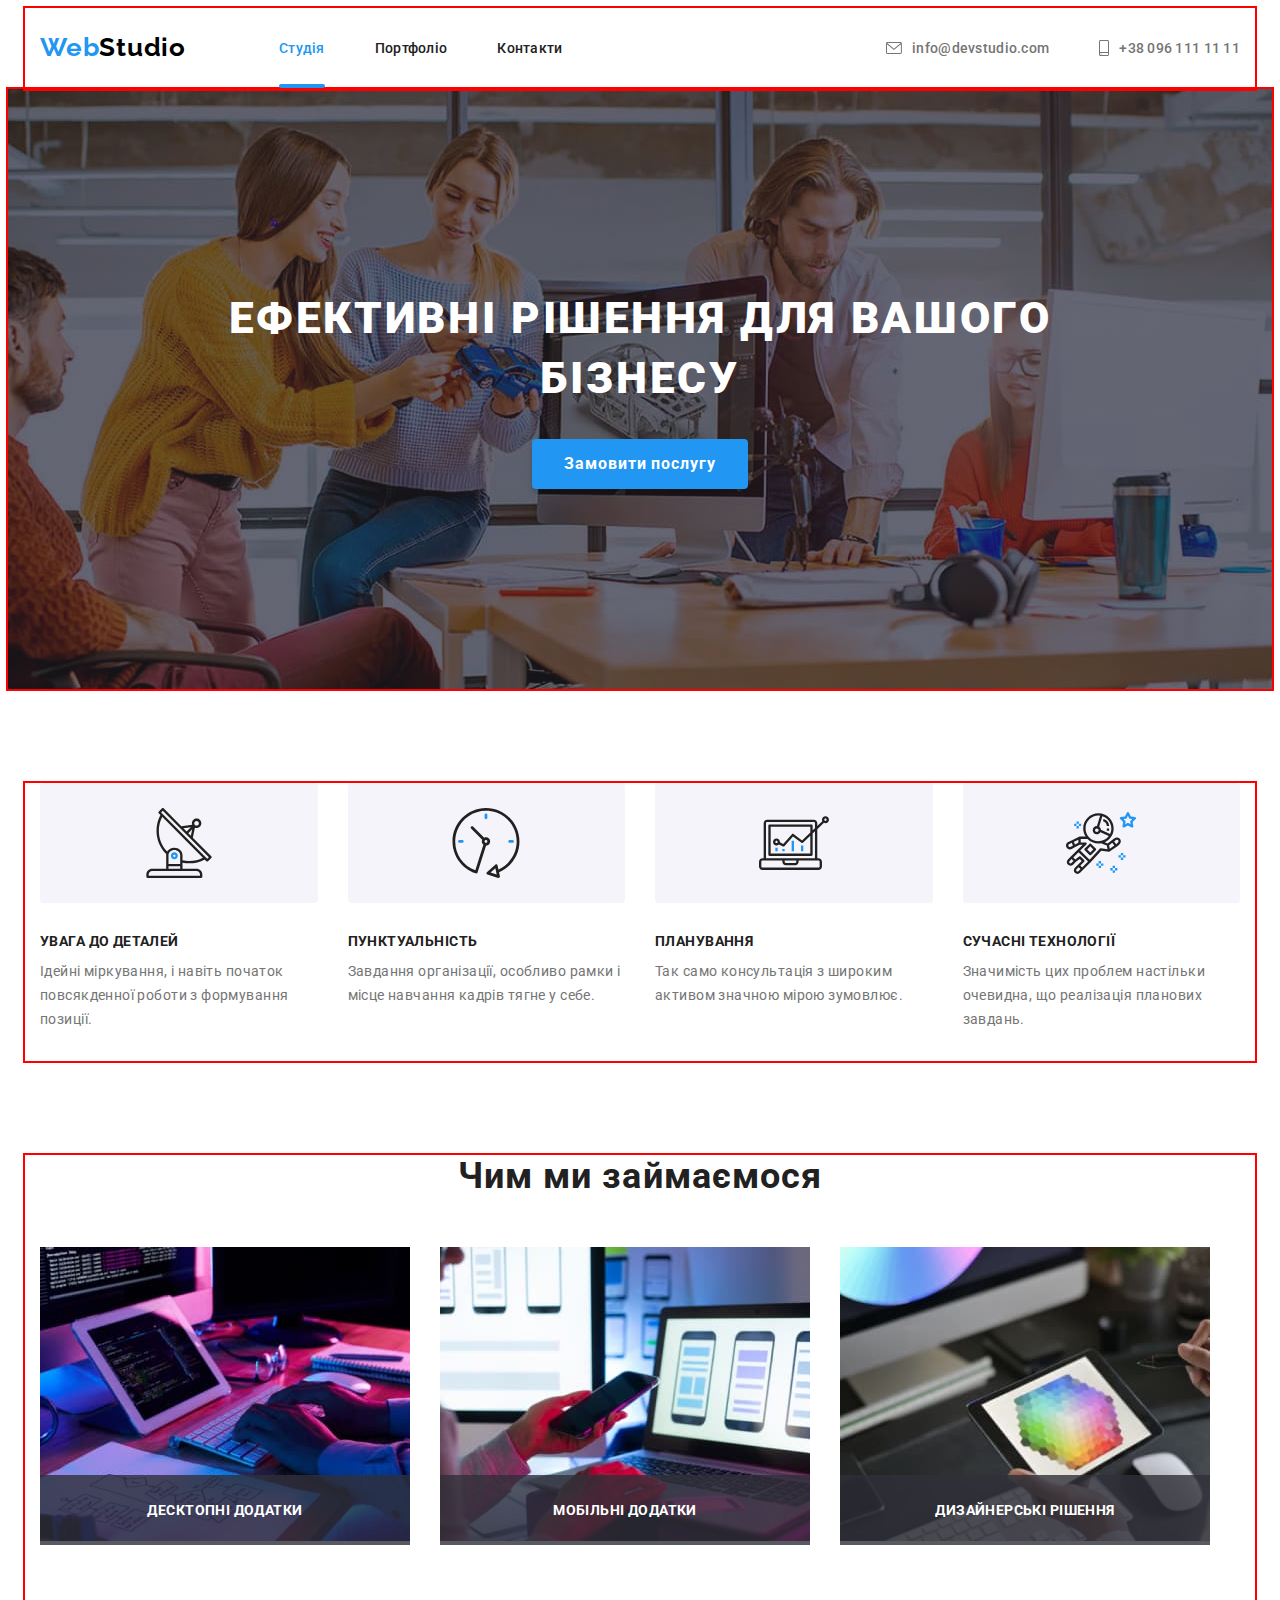
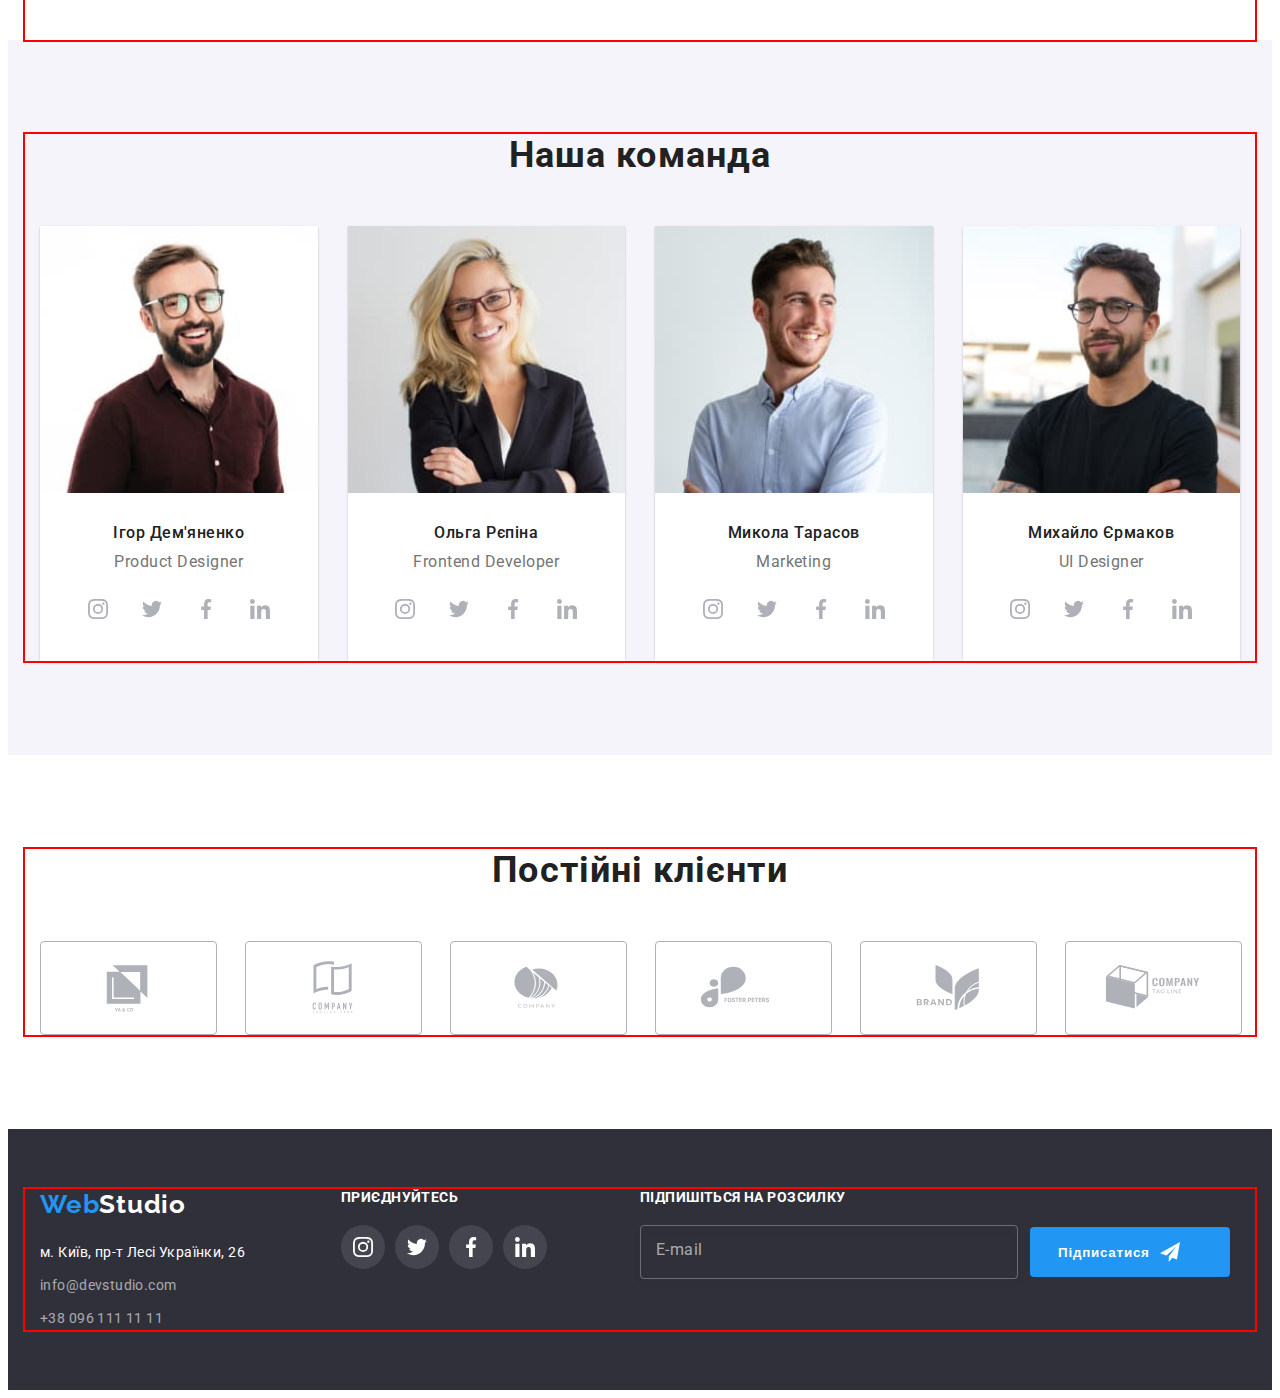
==== commit 8fa1d22c: "modal-mobil/tablet адаптив" ====
--- a/index.html
+++ b/index.html
@@ -168,7 +168,7 @@
       </section>
 
       <!--<h2>Особливості</h2>-->
-      <!-- <section class="features features__block">
+      <section class="features features__block">
         <div class="container features__container">
           <ul class="features__list">
             <li class="features__item">
@@ -220,7 +220,7 @@
             </li>
           </ul>
         </div>
-      </section> -->
+      </section>
 
       <!--Чим ми займаємося-->
       <section class="specialty">
@@ -265,7 +265,7 @@
       </section>
 
       <!--Наша команда-->
-      <!-- <section class="user user__section">
+      <section class="user user__section">
         <div class="container user__container">
           <h2 class="user__heading heading">Наша команда</h2>
           <ul class="user__list">
@@ -531,10 +531,10 @@
             </li>
           </ul>
         </div>
-      </section> -->
+      </section>
 
       <!--Постійні клієнти-->
-      <!-- <section class="clients clients__section">
+      <section class="clients clients__section">
         <div class="container clients__container">
           <h2 class="clients__heading heading">Постійні клієнти</h2>
           <ul class="clients__list">
@@ -584,7 +584,7 @@
             </li>
           </ul>
         </div>
-      </section> -->
+      </section>
     </main>
 
     <!--Підвал-->
@@ -674,7 +674,7 @@
     </footer>
 
     <!--Модальне вікно-->
-    <!-- <div class="backdrop is-hidden" data-modal>
+    <div class="backdrop-modal is-hidden" data-modal>
       <div class="modal">
         <button type="button" class="modal__button-icon" data-modal-close>
           <svg width="18" height="18">
@@ -753,13 +753,13 @@
                 Погоджуюся з розсилкою та приймаю <a href="">Умови договору</a></label
               >
             </div>
-            <div class="modal__button">
+            <div class="modal__button button">
               <button type="submit" class="modal__button-form">Відправити</button>
             </div>
           </form>
         </div>
       </div>
-    </div> -->
+    </div>
 
     <!--script_js-->
     <script src="./js/modal.js"></script>
--- a/css/main.min.css
+++ b/css/main.min.css
@@ -1 +1 @@
-:root{--primary-text-color: #212121;--title-text-color: #757575;--accent-color: #2196f3;--subject-color: #ffffff;--footer-link-color: rgba(255, 255, 255, 0.6);--logo-color: #000000;--primary-bg-color: #f5f5f5;--secondary-bg-color: #F5F4FA;--nav-bg-color: #2f303a;--background-image-color: linear-gradient(rgba(47, 48, 58, 0.4), rgba(47, 48, 58, 0.4))}h1,h2,h3,h4,h5,h6,p{margin:0}ul{list-style:none;margin:0;padding:0}img{width:100%;max-width:100%;height:auto}.no-scroll{overflow:hidden}body{font-family:"Roboto",sans-serif;color:var(--title-text-color)}.logo,.header__nav,.header__contacts,.features__list,.specialty__list,.user__list,.buttons,.filter{list-style:none}.logo,.link{text-decoration:none}.header__nav .link,.buttons .button{color:var(--primary-text-color)}.container{width:100%;padding-left:15px;padding-right:15px;margin:0 auto;outline:2px solid red}@media screen and (min-width: 480px){.container{max-width:480px}}@media screen and (min-width: 768px){.container{max-width:768px}}@media screen and (min-width: 1200px){.container{max-width:1200px}}.heading{text-align:center;font-size:36px;line-height:1.1667;letter-spacing:.03em;margin-bottom:50px;color:var(--primary-text-color)}.backdrop{position:fixed;top:0;width:100%;height:100%;background-color:rgba(0,0,0,.3);-webkit-transition:opacity 250ms linear,visibility 250ms linear;transition:opacity 250ms linear,visibility 250ms linear}.modal{width:528px;min-height:581px;background:var(--subject-color);-webkit-box-shadow:0px 1px 3px rgba(0,0,0,.12),0px 1px 1px rgba(0,0,0,.14),0px 2px 1px rgba(0,0,0,.2);box-shadow:0px 1px 3px rgba(0,0,0,.12),0px 1px 1px rgba(0,0,0,.14),0px 2px 1px rgba(0,0,0,.2);border-radius:4px;position:absolute;top:50%;left:50%;-webkit-transform:translate(-50%, -50%) scale(1);transform:translate(-50%, -50%) scale(1);-webkit-transition:-webkit-transform 250ms linear;transition:-webkit-transform 250ms linear;transition:transform 250ms linear;transition:transform 250ms linear, -webkit-transform 250ms linear;padding:40px}.backdrop.is-hidden .modal{-webkit-transform:translate(-50%, -50%) scale(1.5);transform:translate(-50%, -50%) scale(1.5)}.modal__button-icon{position:absolute;right:8px;top:8px;width:30px;height:30px;border:1px solid rgba(0,0,0,.1);border-radius:50%;display:-webkit-box;display:-ms-flexbox;display:flex;-webkit-box-align:center;-ms-flex-align:center;align-items:center;-webkit-box-pack:center;-ms-flex-pack:center;justify-content:center;background:rgba(0,0,0,0);cursor:pointer;-webkit-transition:fill 250ms cubic-bezier(0.4, 0, 0.2, 1);transition:fill 250ms cubic-bezier(0.4, 0, 0.2, 1)}.modal__button-icon:hover{fill:var(--accent-color)}.is-hidden{opacity:0;visibility:hidden;pointer-events:none}.modal__title{font-weight:700;font-size:20px;line-height:1.15;text-align:center;letter-spacing:.03em;color:var(--primary-text-color);margin-bottom:12px}.modal__form{width:448px;margin-left:auto;margin-right:auto}.modal__form-label{font-size:12px;line-height:1.1667;letter-spacing:.01em;height:14px;margin-bottom:4px;display:block;position:relative}.modal__form-field{position:relative;display:-webkit-box;display:-ms-flexbox;display:flex;-webkit-box-orient:vertical;-webkit-box-direction:normal;-ms-flex-direction:column;flex-direction:column;margin-bottom:10px}.modal__form-input{width:100%;height:40px;outline:rgba(0,0,0,0);border:1px solid rgba(33,33,33,.2);border-radius:4px;padding-left:42px;font-size:12px;-webkit-transition:border-color 250ms cubic-bezier(0.4, 0, 0.2, 1),fill 250ms cubic-bezier(0.4, 0, 0.2, 1);transition:border-color 250ms cubic-bezier(0.4, 0, 0.2, 1),fill 250ms cubic-bezier(0.4, 0, 0.2, 1)}.modal__form-input:focus,.modal__form-input:hover{border-color:var(--accent-color)}.modal__form-icon{position:absolute;left:15px;top:50%;-webkit-transform:translateY(-50%);transform:translateY(-50%)}.modal__form-input:focus+.modal__form-icon,.modal__form-input:hover+.modal__form-icon{fill:var(--accent-color)}.modal__comment{position:relative;display:-webkit-box;display:-ms-flexbox;display:flex;-webkit-box-orient:vertical;-webkit-box-direction:normal;-ms-flex-direction:column;flex-direction:column;margin-bottom:20px}.modal__textarea{width:100%;height:120px;border:1px solid rgba(33,33,33,.2);border-radius:4px;resize:none;padding:12px 16px;font-weight:400;font-size:12px;line-height:1.1667;letter-spacing:.01em;outline:none;color:rgba(117,117,117,.5);-webkit-transition:border-color 250ms cubic-bezier(0.4, 0, 0.2, 1);transition:border-color 250ms cubic-bezier(0.4, 0, 0.2, 1)}.modal__textarea:focus,.modal__textarea:hover{border-color:var(--accent-color);color:var(--logo-color)}.modal__form-input:not(:focus):not(:-moz-placeholder-shown):valid{background-color:rgba(0,128,0,.15)}.modal__form-input:not(:focus):not(:-ms-input-placeholder):valid{background-color:rgba(0,128,0,.15)}.modal__form-input:not(:focus):not(:placeholder-shown):valid{background-color:rgba(0,128,0,.15)}.modal__form-input:not(:focus):not(:-moz-placeholder-shown):invalid{background-color:rgba(128,19,0,.15)}.modal__form-input:not(:focus):not(:-ms-input-placeholder):invalid{background-color:rgba(128,19,0,.15)}.modal__form-input:not(:focus):not(:placeholder-shown):invalid{background-color:rgba(128,19,0,.15)}.modal__checkbox{position:relative;display:-webkit-box;display:-ms-flexbox;display:flex;-webkit-box-orient:vertical;-webkit-box-direction:normal;-ms-flex-direction:column;flex-direction:column;-webkit-box-align:center;-ms-flex-align:center;align-items:center;margin-bottom:30px}.modal__text{font-size:14px;line-height:1.7123px;letter-spacing:.03em;display:-webkit-box;display:-ms-flexbox;display:flex;-webkit-box-align:center;-ms-flex-align:center;align-items:center;position:relative;height:24px}.visually-hidden{clip:rect(0 0 0 0);-webkit-clip-path:inset(50%);clip-path:inset(50%);height:1px;overflow:hidden;position:absolute;white-space:nowrap;width:1px}.modal__text span{position:relative;left:0;width:16px;height:15px;border:2px solid var(--primary-text-color);border-radius:2px;margin-right:7px;display:-webkit-box;display:-ms-flexbox;display:flex;-webkit-box-align:center;-ms-flex-align:center;align-items:center;-webkit-box-pack:center;-ms-flex-pack:center;justify-content:center;fill:rgba(0,0,0,0)}.modal__check:checked+.modal__text span{background-color:var(--accent-color);border:none;fill:var(--subject-color)}.modal__check:focus+.modal__text span{border-color:var(--accent-color)}.modal__text a{margin-left:7px;text-decoration:underline;color:var(--accent-color)}.modal__button{display:-webkit-box;display:-ms-flexbox;display:flex;-webkit-box-pack:center;-ms-flex-pack:center;justify-content:center}.modal__button-form{display:block;-webkit-box-align:center;-ms-flex-align:center;align-items:center;-webkit-box-pack:center;-ms-flex-pack:center;justify-content:center;font-family:inherit;padding:10px 52px;background-color:var(--accent-color);border:none;-webkit-box-shadow:rgba(0,0,0,0);box-shadow:rgba(0,0,0,0);border-radius:4px;font-weight:700;font-size:16px;line-height:1.875;text-align:center;letter-spacing:.06em;color:var(--subject-color);cursor:pointer;-webkit-box-shadow:0px 4px 4px rgba(0,0,0,.15);box-shadow:0px 4px 4px rgba(0,0,0,.15)}.header__container{background-color:var(--subject-color);border-bottom:1px solid #ececec}@media screen and (min-width: 768px){.header__container{display:-webkit-box;display:-ms-flexbox;display:flex;-webkit-box-align:center;-ms-flex-align:center;align-items:center}}.header__logo{padding-top:16px;padding-bottom:16px}@media screen and (min-width: 768px){.header__logo{padding-top:26px;padding-bottom:26px}}@media screen and (min-width: 1200px){.header__logo{padding-top:24px;padding-bottom:25px}}.logo{font-family:"Raleway",sans-serif;font-weight:700;font-size:26px;line-height:1.1923;letter-spacing:.03em;color:var(--accent-color)}.header__logo-studio{color:var(--logo-color)}.header__menu-open{display:-webkit-box;display:-ms-flexbox;display:flex;-webkit-box-pack:justify;-ms-flex-pack:justify;justify-content:space-between;padding-top:10px;padding-bottom:10px;border:1px solid rgba(0,0,0,0);-webkit-box-align:center;-ms-flex-align:center;align-items:center;-webkit-box-pack:center;-ms-flex-pack:center;justify-content:center;background:rgba(0,0,0,0);cursor:pointer;-webkit-transition:fill 250ms cubic-bezier(0.4, 0, 0.2, 1);transition:fill 250ms cubic-bezier(0.4, 0, 0.2, 1)}.header__menu-open:hover{fill:var(--accent-color)}@media screen and (min-width: 768px){.header__menu-open{display:none}}@media screen and (max-width: 767px){.header__nav-block{display:none}}.header__navigation{display:-webkit-box;display:-ms-flexbox;display:flex;-webkit-box-align:center;-ms-flex-align:center;align-items:center;-webkit-box-pack:justify;-ms-flex-pack:justify;justify-content:space-between}@media screen and (min-width: 1200px){.header__navigation{margin-right:auto}}.header__nav{font-weight:500;font-size:14px;line-height:1.1429;letter-spacing:.02em;display:-webkit-box;display:-ms-flexbox;display:flex;gap:50px;margin-left:88px;margin-right:0;color:var(--accent-color)}.header__nav .current{color:var(--accent-color)}@media screen and (min-width: 1200px){.header__nav{margin-left:93px}}.header__item .link{padding:32px 0;position:relative;-webkit-transition:color 250ms cubic-bezier(0.4, 0, 0.2, 1);transition:color 250ms cubic-bezier(0.4, 0, 0.2, 1)}.header__item .link:hover,.header__item .link:focus{color:var(--accent-color)}.current::after{content:"";position:absolute;width:100%;height:4px;left:0;bottom:0;border-radius:2px;background-color:var(--accent-color);display:-webkit-box;display:-ms-flexbox;display:flex;-webkit-box-align:end;-ms-flex-align:end;align-items:flex-end;-webkit-box-pack:end;-ms-flex-pack:end;justify-content:end}@media screen and (max-width: 767px){.header__contacts-block{display:none}}@media screen and (min-width: 768px){.header__contacts-block{display:block;-webkit-box-align:center;-ms-flex-align:center;align-items:center}}@media screen and (min-width: 1200px){.header__contacts-block{display:-webkit-box;display:-ms-flexbox;display:flex;-webkit-box-align:center;-ms-flex-align:center;align-items:center;-webkit-box-pack:center;-ms-flex-pack:center;justify-content:center}}.header__contacts{padding-top:21px;padding-bottom:21px;display:block;-webkit-box-align:center;-ms-flex-align:center;align-items:center}@media screen and (min-width: 1200px){.header__contacts{display:-webkit-box;display:-ms-flexbox;display:flex;-webkit-box-align:center;-ms-flex-align:center;align-items:center;-webkit-box-pack:end;-ms-flex-pack:end;justify-content:flex-end}}.header__contacts-soc .header__contacts-link{display:-webkit-box;display:-ms-flexbox;display:flex;-webkit-box-pack:end;-ms-flex-pack:end;justify-content:flex-end;-webkit-box-orient:horizontal;-webkit-box-direction:reverse;-ms-flex-direction:row-reverse;flex-direction:row-reverse;-webkit-box-align:center;-ms-flex-align:center;align-items:center;font-weight:500;font-size:14px;line-height:1.1429;letter-spacing:.02em;color:var(--title-text-color);fill:var(--title-text-color);margin-left:50px;-webkit-transition:color 250ms cubic-bezier(0.4, 0, 0.2, 1);transition:color 250ms cubic-bezier(0.4, 0, 0.2, 1)}.header__contacts-soc .header__contacts-link:hover,.header__contacts-soc .header__contacts-link:focus{color:var(--accent-color);fill:var(--accent-color)}@media screen and (min-width: 768px){.header__contacts-soc .header__contacts-link{display:-webkit-box;display:-ms-flexbox;display:flex;-webkit-box-align:center;-ms-flex-align:center;align-items:center;-webkit-box-orient:horizontal;-webkit-box-direction:reverse;-ms-flex-direction:row-reverse;flex-direction:row-reverse}}@media screen and (min-width: 768px){.header__contacts-list{margin-bottom:10px}.header__contacts-list:last-child{margin-bottom:0}}@media screen and (min-width: 1200px){.header__contacts-list{margin-bottom:0}}.header__contacts-icon{margin-right:10px}.backdrop{background-color:var(--subject-color);-webkit-transition:opacity 250ms linear,visibility 250ms linear;transition:opacity 250ms linear,visibility 250ms linear}.header__mobile-menu{position:fixed;top:0;width:100vw;height:100vh;z-index:1;max-width:none;margin-right:auto;padding:0;padding:48px 40px;top:50%;left:50%;-webkit-transform:translate(-50%, -50%) scale(1);transform:translate(-50%, -50%) scale(1);-webkit-transition:-webkit-transform 250ms linear;transition:-webkit-transform 250ms linear;transition:transform 250ms linear;transition:transform 250ms linear, -webkit-transform 250ms linear}.backdrop.is-hidden .header__mobile-menu{-webkit-transform:translate(-50%, -50%) scale(1.5);transform:translate(-50%, -50%) scale(1.5)}.header__mobile-menu>.container{width:100%;height:100%;display:-webkit-box;display:-ms-flexbox;display:flex;-webkit-box-orient:vertical;-webkit-box-direction:normal;-ms-flex-direction:column;flex-direction:column;-webkit-box-pack:justify;-ms-flex-pack:justify;justify-content:space-between;overflow:auto}@media screen and (min-width: 768px){.header__mobile-menu{display:none}}.header__menu-close{position:absolute;top:10px;right:15px;display:-webkit-box;display:-ms-flexbox;display:flex;border:1px solid rgba(0,0,0,0);background:rgba(0,0,0,0);cursor:pointer;-webkit-transition:fill 250ms cubic-bezier(0.4, 0, 0.2, 1);transition:fill 250ms cubic-bezier(0.4, 0, 0.2, 1)}.header__menu-close:hover{fill:var(--accent-color)}.header__mobile-navigation{margin-bottom:302px}.header__mobile-navigation .current{color:var(--accent-color)}.header__mobile-item{margin-bottom:32px}.header__mobile-item:last-child{margin-bottom:0}.header__mobile-link{font-weight:500;font-size:40px;line-height:1.175;letter-spacing:.02em;color:var(--primary-text-color);margin-bottom:32px}.header__mobile-contacts{text-decoration:none;margin-bottom:64px}.header__mobile-tel{font-weight:500;font-size:34px;line-height:1.1764;letter-spacing:.02em;margin-bottom:32px}.header__mobile-tel .header__mobile-contacts-link{color:var(--accent-color)}.header__mobile-email{font-weight:500;font-size:24px;line-height:1.1667;letter-spacing:.02em}.header__mobile-email .header__mobile-contacts-link{color:var(--title-text-color)}.header__mobile-socials-list{display:-webkit-box;display:-ms-flexbox;display:flex}.header__mobile-socials-link{font-weight:500;font-size:18px;line-height:1.2222;letter-spacing:.02em;color:var(--accent-color);margin-right:20px}.header__mobile-socials-link a:last-child{margin-right:0}.hero__container{max-width:100%;padding:0;display:-webkit-box;display:-ms-flexbox;display:flex;-webkit-box-pack:center;-ms-flex-pack:center;justify-content:center}.hero__wrap{padding:118px 60px;background-image:var(--background-image-color),url(../images/hero-480-1x.jpg);background-repeat:no-repeat;background-position:center;background-size:cover;max-width:100%}@media(min-device-pixel-ratio: 2),(-webkit-min-device-pixel-ratio: 2),(min-resolution: 192dpi),(min-resolution: 2dppx){.hero__wrap{background-image:var(--background-image-color),url(../images/hero-480-2x.jpg)}}@media screen and (min-width: 768px){.hero__wrap{background-image:var(--background-image-color),url(../images/hero-768-1x.jpg);padding:118px 204px;max-width:720px}}@media screen and (min-width: 768px)and (min-device-pixel-ratio: 2),screen and (min-width: 768px)and (-webkit-min-device-pixel-ratio: 2),screen and (min-width: 768px)and (min-resolution: 192dpi),screen and (min-width: 768px)and (min-resolution: 2dppx){.hero__wrap{background-image:var(--background-image-color),url(../images/hero-768-2x.jpg)}}@media screen and (min-width: 1200px){.hero__wrap{background-image:var(--background-image-color),url(../images/hero-1200-1x.jpg);padding-top:200px;padding-bottom:200px;max-width:100%}}@media screen and (min-width: 1200px)and (min-device-pixel-ratio: 2),screen and (min-width: 1200px)and (-webkit-min-device-pixel-ratio: 2),screen and (min-width: 1200px)and (min-resolution: 192dpi),screen and (min-width: 1200px)and (min-resolution: 2dppx){.hero__wrap{background-image:var(--background-image-color),url(../images/hero-1200-2x.jpg)}}.hero__title{font-weight:900;font-size:26px;line-height:1.6154;letter-spacing:.06em;text-align:center;color:var(--subject-color);margin-bottom:30px}@media screen and (min-width: 1200px){.hero__title{font-size:44px;line-height:1.3636}}.hero__button{min-width:216px;height:50px;display:block;margin:0 auto;font-family:inherit;font-weight:700;font-size:16px;line-height:1.875;letter-spacing:.06em;color:var(--subject-color);background-color:var(--accent-color);border:none;cursor:pointer;-webkit-box-shadow:0px 4px 4px rgba(0,0,0,.15);box-shadow:0px 4px 4px rgba(0,0,0,.15);border-radius:4px;-webkit-transition:background-color 250ms cubic-bezier(0.4, 0, 0.2, 1),color 250ms cubic-bezier(0.4, 0, 0.2, 1);transition:background-color 250ms cubic-bezier(0.4, 0, 0.2, 1),color 250ms cubic-bezier(0.4, 0, 0.2, 1)}.hero__button:hover,.hero__button:focus{color:var(--primary-text-color);background-color:var(--secondary-bg-color)}.features__block{padding-top:60px;padding-bottom:60px;display:block;-webkit-box-pack:center;-ms-flex-pack:center;justify-content:center}@media screen and (min-width: 1200px){.features__block{padding-top:94px;padding-bottom:94px}}.features__item{width:100%;margin-bottom:30px}.features__item:last-child{margin-bottom:0}@media screen and (min-width: 768px){.features__item{width:calc((100% - 30px)/2)}}@media screen and (min-width: 1200px){.features__item{width:calc((100% - 90px)/4)}}.features__title{margin-bottom:10px;font-size:14px;line-height:1.1429;letter-spacing:.03em}.features .features__title{color:var(--primary-text-color)}.features__list{gap:30px}@media screen and (min-width: 768px){.features__list{display:-webkit-box;display:-ms-flexbox;display:flex;-ms-flex-wrap:wrap;flex-wrap:wrap}}@media screen and (min-width: 1200px){.features__list{display:-webkit-box;display:-ms-flexbox;display:flex}}.features__text{font-size:14px;line-height:1.7143;letter-spacing:.03em;display:-webkit-box;display:-ms-flexbox;display:flex}.features__column{margin-bottom:30px;height:120px;display:-webkit-box;display:-ms-flexbox;display:flex;-webkit-box-align:center;-ms-flex-align:center;align-items:center;-webkit-box-pack:center;-ms-flex-pack:center;justify-content:center;background-color:var(--secondary-bg-color);border-radius:4px}.specialty__container{padding-bottom:95px}@media screen and (max-width: 1199px){.specialty__container{display:none}}.specialty__list{margin-right:auto;display:-webkit-box;display:-ms-flexbox;display:flex;-webkit-box-align:center;-ms-flex-align:center;align-items:center;gap:30px}.specialty__wrap{position:relative}.specialty__text{position:absolute;bottom:0;background-color:rgba(47,48,58,.8);font-weight:700;font-size:14px;line-height:1.1429;letter-spacing:.03em;color:var(--subject-color);width:370px;height:70px;display:-webkit-box;display:-ms-flexbox;display:flex;-webkit-box-pack:center;-ms-flex-pack:center;justify-content:center;-webkit-box-align:center;-ms-flex-align:center;align-items:center}.user__section{padding-top:60px;padding-bottom:60px;width:100%;display:block;-webkit-box-pack:center;-ms-flex-pack:center;justify-content:center;background-color:var(--secondary-bg-color)}@media screen and (min-width: 1200px){.user__section{padding-top:94px;padding-bottom:94px}}@media screen and (max-width: 1200px){.user__heading{font-size:28px;line-height:1.1786}}.user__list{gap:30px;width:100%}@media screen and (min-width: 768px){.user__list{display:-webkit-box;display:-ms-flexbox;display:flex;-ms-flex-wrap:wrap;flex-wrap:wrap}}@media screen and (min-width: 1200px){.user__list{margin-right:auto;display:-webkit-box;display:-ms-flexbox;display:flex;-webkit-box-align:center;-ms-flex-align:center;align-items:center}}.user__item{-webkit-box-shadow:0px 1px 3px rgba(0,0,0,.12),0px 1px 1px rgba(0,0,0,.14),0px 2px 1px rgba(0,0,0,.2);box-shadow:0px 1px 3px rgba(0,0,0,.12),0px 1px 1px rgba(0,0,0,.14),0px 2px 1px rgba(0,0,0,.2);border-radius:0px 0px 4px 4px}@media screen and (min-width: 768px){.user__item{width:calc((100% - 30px)/2)}}@media screen and (min-width: 1200px){.user__item{width:calc((100% - 90px)/4)}}.user__block{padding-top:30px;padding-bottom:30px;-ms-flex-wrap:wrap;flex-wrap:wrap;text-align:center;background-color:var(--subject-color)}.user__image{display:block}.user__title{margin-bottom:10px;font-weight:500;font-size:16px;line-height:1.1875;letter-spacing:.03em;color:var(--primary-text-color)}.user__text{font-size:16px;line-height:1.1875;letter-spacing:.03em;margin-bottom:16px}.user__soc-list,.footer__list{display:-webkit-box;display:-ms-flexbox;display:flex;-webkit-box-pack:center;-ms-flex-pack:center;justify-content:center;gap:10px}.user__soc-item,.footer__item{width:44px;height:44px}.user__soc-link{width:100%;height:100%;border-radius:50%;display:-webkit-box;display:-ms-flexbox;display:flex;-webkit-box-align:center;-ms-flex-align:center;align-items:center;-webkit-box-pack:center;-ms-flex-pack:center;justify-content:center;-webkit-transition:background-color 250ms cubic-bezier(0.4, 0, 0.2, 1);transition:background-color 250ms cubic-bezier(0.4, 0, 0.2, 1)}.user__soc-link:hover,.user__soc-link:focus{background-color:var(--accent-color)}.user__soc-icon{fill:#afb1b8;-webkit-transition:fill 250ms cubic-bezier(0.4, 0, 0.2, 1);transition:fill 250ms cubic-bezier(0.4, 0, 0.2, 1)}.user__soc-link:hover .user__soc-icon,.user__soc-link:focus .user__soc-icon{fill:var(--subject-color)}.clients__section{padding-top:60px;padding-bottom:60px;display:block;width:100%;-webkit-box-pack:center;-ms-flex-pack:center;justify-content:center}@media screen and (min-width: 1200px){.clients__section{padding-top:94px;padding-bottom:94px}}@media screen and (max-width: 1199px){.clients__heading{font-size:28px;line-height:1.1786}}.clients__list{width:100%;gap:30px}@media screen and (max-width: 767px){.clients__list{display:-webkit-box;display:-ms-flexbox;display:flex;-ms-flex-wrap:wrap;flex-wrap:wrap}}@media screen and (min-width: 768px){.clients__list{display:-webkit-box;display:-ms-flexbox;display:flex;-ms-flex-wrap:wrap;flex-wrap:wrap}}@media screen and (min-width: 1200px){.clients__list{display:-webkit-box;display:-ms-flexbox;display:flex;-webkit-box-align:center;-ms-flex-align:center;align-items:center}}@media screen and (max-width: 767px){.clients__item{width:calc((100% - 30px)/2)}}@media screen and (min-width: 768px){.clients__item{width:calc((100% - 60px)/3)}}@media screen and (min-width: 1200px){.clients__item{width:calc((100% - 150px)/6)}}.clients__link{width:100%;height:92px;border-radius:4px;border:1px solid #afb1b8;display:-webkit-box;display:-ms-flexbox;display:flex;-webkit-box-align:center;-ms-flex-align:center;align-items:center;-webkit-box-pack:center;-ms-flex-pack:center;justify-content:center;-webkit-transition:border-color 250ms cubic-bezier(0.4, 0, 0.2, 1);transition:border-color 250ms cubic-bezier(0.4, 0, 0.2, 1)}.clients__link:hover,.clients__link:focus{border-color:var(--accent-color)}.clients__icon{fill:#afb1b8;-webkit-transition:fill 250ms cubic-bezier(0.4, 0, 0.2, 1);transition:fill 250ms cubic-bezier(0.4, 0, 0.2, 1)}.clients__link:hover .clients__icon,.clients__link:focus .clients__icon{fill:var(--accent-color)}.footer__block{padding-top:60px;padding-bottom:60px;background-color:var(--nav-bg-color)}.footer__container{display:block;-webkit-box-align:center;-ms-flex-align:center;align-items:center;text-align:center;gap:70px}@media screen and (min-width: 768px){.footer__container{display:inline-block}}@media screen and (min-width: 1200px){.footer__container{display:-webkit-box;display:-ms-flexbox;display:flex}}.footer__container-tablet{display:-webkit-box;display:-ms-flexbox;display:flex;-ms-flex-pack:distribute;justify-content:space-around}.footer__navigation{margin-bottom:60px}@media screen and (min-width: 1200px){.footer__navigation{width:231px}}.logo .footer__logo,.footer__logo{display:block;margin-bottom:20px}.footer__nav{display:inline-block;margin-bottom:9px;font-size:14px;line-height:1.7143;letter-spacing:.03em;font-style:normal;color:var(--footer-link-color);-webkit-transition:color 250ms cubic-bezier(0.4, 0, 0.2, 1);transition:color 250ms cubic-bezier(0.4, 0, 0.2, 1)}.footer__nav:hover,.footer__nav:focus{color:var(--accent-color)}.footer__nav:last-child{margin-bottom:0}.addres{color:var(--subject-color)}.footer__socials{display:block;margin-bottom:60px}@media screen and (min-width: 768px){.footer__socials{display:block;-webkit-box-align:center;-ms-flex-align:center;align-items:center}}.footer__heading{font-weight:700;font-size:14px;line-height:1.1428;letter-spacing:.03em;color:var(--subject-color);margin-bottom:20px}.footer__icon{fill:var(--subject-color)}.footer__link:hover .footer__icon,.footer__link:focus .footer__icon{fill:var(--subject-color)}.footer__link{width:100%;height:100%;background-color:rgba(255,255,255,.1);border-radius:50%;display:-webkit-box;display:-ms-flexbox;display:flex;-webkit-box-align:center;-ms-flex-align:center;align-items:center;-webkit-box-pack:center;-ms-flex-pack:center;justify-content:center;-webkit-transition:background-color 250ms cubic-bezier(0.4, 0, 0.2, 1),fill 250ms cubic-bezier(0.4, 0, 0.2, 1);transition:background-color 250ms cubic-bezier(0.4, 0, 0.2, 1),fill 250ms cubic-bezier(0.4, 0, 0.2, 1)}.footer__link:hover,.footer__link:focus{background-color:var(--accent-color)}.footer__newsletter{position:relative}.footer__newsletter-form{display:block}.footer__form{display:block;position:relative}@media screen and (min-width: 1200px){.footer__form{display:-webkit-box;display:-ms-flexbox;display:flex;-webkit-box-align:center;-ms-flex-align:center;align-items:center;-webkit-box-pack:center;-ms-flex-pack:center;justify-content:center;gap:12px}}.footer__input{display:block;width:100%;height:50px;font-size:16px;padding-left:16px;margin-bottom:20px;border:1px solid rgba(255,255,255,.3);-webkit-filter:drop-shadow(0px 4px 4px rgba(0, 0, 0, 0.15));filter:drop-shadow(0px 4px 4px rgba(0, 0, 0, 0.15));border-radius:4px;background-color:rgba(0,0,0,0);outline:rgba(0,0,0,0);-webkit-transition:color 250ms cubic-bezier(0.4, 0, 0.2, 1),border-color 250ms cubic-bezier(0.4, 0, 0.2, 1),-webkit-transform 250ms cubic-bezier(0.4, 0, 0.2, 1);transition:color 250ms cubic-bezier(0.4, 0, 0.2, 1),border-color 250ms cubic-bezier(0.4, 0, 0.2, 1),-webkit-transform 250ms cubic-bezier(0.4, 0, 0.2, 1);transition:color 250ms cubic-bezier(0.4, 0, 0.2, 1),transform 250ms cubic-bezier(0.4, 0, 0.2, 1),border-color 250ms cubic-bezier(0.4, 0, 0.2, 1);transition:color 250ms cubic-bezier(0.4, 0, 0.2, 1),transform 250ms cubic-bezier(0.4, 0, 0.2, 1),border-color 250ms cubic-bezier(0.4, 0, 0.2, 1),-webkit-transform 250ms cubic-bezier(0.4, 0, 0.2, 1);color:rgba(255,255,255,.6)}.footer__input:not(:-moz-placeholder-shown){border-color:var(--accent-color)}.footer__input:not(:-ms-input-placeholder){border-color:var(--accent-color)}.footer__input:focus,.footer__input:hover,.footer__input:not(:placeholder-shown){border-color:var(--accent-color)}@media screen and (min-width: 1200px){.footer__input{display:-webkit-box;display:-ms-flexbox;display:flex;-webkit-box-align:center;-ms-flex-align:center;align-items:center;width:358px}}.footer__label{position:absolute;left:16px;top:15px;line-height:1.25;letter-spacing:.03em;color:rgba(255,255,255,.6);-webkit-transition:color 250ms cubic-bezier(0.4, 0, 0.2, 1),-webkit-transform 250ms cubic-bezier(0.4, 0, 0.2, 1);transition:color 250ms cubic-bezier(0.4, 0, 0.2, 1),-webkit-transform 250ms cubic-bezier(0.4, 0, 0.2, 1);transition:transform 250ms cubic-bezier(0.4, 0, 0.2, 1),color 250ms cubic-bezier(0.4, 0, 0.2, 1);transition:transform 250ms cubic-bezier(0.4, 0, 0.2, 1),color 250ms cubic-bezier(0.4, 0, 0.2, 1),-webkit-transform 250ms cubic-bezier(0.4, 0, 0.2, 1)}.footer__input:not(:-moz-placeholder-shown)+.footer__label{transform:translateY(-175%);color:var(--accent-color)}.footer__input:not(:-ms-input-placeholder)+.footer__label{transform:translateY(-175%);color:var(--accent-color)}.footer__input:focus+.footer__label,.footer__input:hover+.footer__label,.footer__input:not(:placeholder-shown)+.footer__label{-webkit-transform:translateY(-175%);transform:translateY(-175%);color:var(--accent-color)}@media screen and (min-width: 1200px){.footer__label{position:absolute;display:-webkit-box;display:-ms-flexbox;display:flex;-webkit-box-align:center;-ms-flex-align:center;align-items:center;left:0;padding-left:16px;font-size:16px}.footer__input:not(:-moz-placeholder-shown)+.footer__label{transform:translateX(-100%);color:var(--accent-color)}.footer__input:not(:-ms-input-placeholder)+.footer__label{transform:translateX(-100%);color:var(--accent-color)}.footer__input:focus+.footer__label,.footer__input:hover+.footer__label,.footer__input:not(:placeholder-shown)+.footer__label{-webkit-transform:translateX(-100%);transform:translateX(-100%);color:var(--accent-color)}}.footer__form-link{display:-webkit-box;display:-ms-flexbox;display:flex;-webkit-box-align:center;-ms-flex-align:center;align-items:center;-webkit-box-pack:center;-ms-flex-pack:center;justify-content:center;-webkit-transition:background-color 250ms cubic-bezier(0.4, 0, 0.2, 1);transition:background-color 250ms cubic-bezier(0.4, 0, 0.2, 1)}.footer__form-link:hover,.footer__form-link:focus{background-color:var(--accent-color)}.footer__form-icon{fill:var(--subject-color);-webkit-transition:fill 250ms cubic-bezier(0.4, 0, 0.2, 1);transition:fill 250ms cubic-bezier(0.4, 0, 0.2, 1)}.footer__form-link:hover .footer__form-icon,.footer__form-link:focus .footer__form-icon{fill:var(--subject-color)}.footer__button{padding:10px 28px;display:-webkit-box;display:-ms-flexbox;display:flex;-webkit-box-align:center;-ms-flex-align:center;align-items:center;width:200px;height:50px;color:var(--subject-color);background-color:var(--accent-color);border-radius:4px;border:none;-webkit-box-shadow:rgba(0,0,0,0);box-shadow:rgba(0,0,0,0);font-weight:700;letter-spacing:.06em;gap:10px}.filter-button{padding-top:94px;padding-bottom:94px;background-color:#fff}.buttons{display:-webkit-box;display:-ms-flexbox;display:flex;-webkit-box-pack:center;-ms-flex-pack:center;justify-content:center;gap:8px;margin-bottom:50px}.button-filters{-webkit-box-align:center;-ms-flex-align:center;align-items:center;padding:6px 22px;font-family:inherit;font-weight:500;font-size:16px;line-height:1.625;letter-spacing:.03em;color:var(--primary-text-color);background-color:var(--secondary-bg-color);border:none;cursor:pointer;border-radius:4px;-webkit-transition:background-color 250ms cubic-bezier(0.4, 0, 0.2, 1),color 250ms cubic-bezier(0.4, 0, 0.2, 1),-webkit-box-shadow 250ms cubic-bezier(0.4, 0, 0.2, 1);transition:background-color 250ms cubic-bezier(0.4, 0, 0.2, 1),color 250ms cubic-bezier(0.4, 0, 0.2, 1),-webkit-box-shadow 250ms cubic-bezier(0.4, 0, 0.2, 1);transition:background-color 250ms cubic-bezier(0.4, 0, 0.2, 1),color 250ms cubic-bezier(0.4, 0, 0.2, 1),box-shadow 250ms cubic-bezier(0.4, 0, 0.2, 1);transition:background-color 250ms cubic-bezier(0.4, 0, 0.2, 1),color 250ms cubic-bezier(0.4, 0, 0.2, 1),box-shadow 250ms cubic-bezier(0.4, 0, 0.2, 1),-webkit-box-shadow 250ms cubic-bezier(0.4, 0, 0.2, 1)}.button-filters:hover,.button-filters:focus{color:var(--subject-color);background-color:var(--accent-color);-webkit-box-shadow:0px 3px 1px rgba(0,0,0,.1),0px 1px 2px rgba(0,0,0,.08),0px 2px 2px rgba(0,0,0,.12);box-shadow:0px 3px 1px rgba(0,0,0,.1),0px 1px 2px rgba(0,0,0,.08),0px 2px 2px rgba(0,0,0,.12)}.button-filters.flowing{color:var(--subject-color);background-color:var(--accent-color)}.filter{display:-webkit-box;display:-ms-flexbox;display:flex;-ms-flex-wrap:wrap;flex-wrap:wrap;-webkit-box-pack:center;-ms-flex-pack:center;justify-content:center;gap:30px}.filter .filter-list{background-color:var(--subject-color)}.filter-link{display:block;text-decoration:none;list-style:none;color:var(--title-text-color);-webkit-transition:-webkit-box-shadow 250ms cubic-bezier(0.4, 0, 0.2, 1);transition:-webkit-box-shadow 250ms cubic-bezier(0.4, 0, 0.2, 1);transition:box-shadow 250ms cubic-bezier(0.4, 0, 0.2, 1);transition:box-shadow 250ms cubic-bezier(0.4, 0, 0.2, 1), -webkit-box-shadow 250ms cubic-bezier(0.4, 0, 0.2, 1)}.filter-link:hover,.filter-link:focus{-webkit-box-shadow:0px 1px 1px rgba(0,0,0,.12),0px 4px 4px rgba(0,0,0,.06),1px 4px 6px rgba(0,0,0,.16);box-shadow:0px 1px 1px rgba(0,0,0,.12),0px 4px 4px rgba(0,0,0,.06),1px 4px 6px rgba(0,0,0,.16)}.filter-top-wrap{position:relative;overflow:hidden}.filter-top-text{position:absolute;top:0;background:rgba(33,150,243,.9);font-size:18px;line-height:1.5555;letter-spacing:.03em;color:var(--subject-color);padding:63px 24px;height:100%;-webkit-transform:translateY(100%);transform:translateY(100%);-webkit-transition:-webkit-transform 250ms linear;transition:-webkit-transform 250ms linear;transition:transform 250ms linear;transition:transform 250ms linear, -webkit-transform 250ms linear;overflow:auto}.filter-link:hover .filter-top-text{-webkit-transform:translateY(0);transform:translateY(0)}.filter-image{display:block}.filter-block{border:1px solid #eee;border-top:rgba(0,0,0,0);padding:20px 24px}.section-title{margin-bottom:4px;font-size:18px;line-height:2;letter-spacing:.06em;color:var(--primary-text-color)}.filter-text{font-size:16px;line-height:1.875;letter-spacing:.03em}/*# sourceMappingURL=main.min.css.map */+:root{--primary-text-color: #212121;--title-text-color: #757575;--accent-color: #2196f3;--subject-color: #ffffff;--footer-link-color: rgba(255, 255, 255, 0.6);--logo-color: #000000;--primary-bg-color: #f5f5f5;--secondary-bg-color: #F5F4FA;--nav-bg-color: #2f303a;--background-image-color: linear-gradient(rgba(47, 48, 58, 0.4), rgba(47, 48, 58, 0.4))}h1,h2,h3,h4,h5,h6,p{margin:0}ul{list-style:none;margin:0;padding:0}img{width:100%;max-width:100%;height:auto}.no-scroll{overflow:hidden}body{font-family:"Roboto",sans-serif;color:var(--title-text-color)}.logo,.header__nav,.header__contacts,.features__list,.specialty__list,.user__list,.buttons,.filter{list-style:none}.logo,.link{text-decoration:none}.header__nav .link,.buttons .button{color:var(--primary-text-color)}.container{width:100%;padding-left:15px;padding-right:15px;margin:0 auto;outline:2px solid red}@media screen and (min-width: 480px){.container{max-width:480px}}@media screen and (min-width: 768px){.container{max-width:768px}}@media screen and (min-width: 1200px){.container{max-width:1200px}}.heading{text-align:center;font-size:36px;line-height:1.1667;letter-spacing:.03em;margin-bottom:50px;color:var(--primary-text-color)}.backdrop-modal{position:fixed;top:0;width:100%;height:100%;background-color:rgba(0,0,0,.3);-webkit-transition:opacity 250ms linear,visibility 250ms linear;transition:opacity 250ms linear,visibility 250ms linear}.modal{width:450px;min-height:450px;background:var(--subject-color);-webkit-box-shadow:0px 1px 3px rgba(0,0,0,.12),0px 1px 1px rgba(0,0,0,.14),0px 2px 1px rgba(0,0,0,.2);box-shadow:0px 1px 3px rgba(0,0,0,.12),0px 1px 1px rgba(0,0,0,.14),0px 2px 1px rgba(0,0,0,.2);border-radius:4px;position:absolute;top:50%;left:50%;-webkit-transform:translate(-50%, -50%) scale(1);transform:translate(-50%, -50%) scale(1);-webkit-transition:-webkit-transform 250ms linear;transition:-webkit-transform 250ms linear;transition:transform 250ms linear;transition:transform 250ms linear, -webkit-transform 250ms linear;padding:40px}.backdrop.is-hidden .modal{-webkit-transform:translate(-50%, -50%) scale(1.5);transform:translate(-50%, -50%) scale(1.5)}@media screen and (min-width: 1200px){.modal{width:528px;min-height:581px}}.modal__button-icon{position:absolute;right:8px;top:8px;width:30px;height:30px;border:1px solid rgba(0,0,0,.1);border-radius:50%;display:-webkit-box;display:-ms-flexbox;display:flex;-webkit-box-align:center;-ms-flex-align:center;align-items:center;-webkit-box-pack:center;-ms-flex-pack:center;justify-content:center;background:rgba(0,0,0,0);cursor:pointer;-webkit-transition:fill 250ms cubic-bezier(0.4, 0, 0.2, 1);transition:fill 250ms cubic-bezier(0.4, 0, 0.2, 1)}.modal__button-icon:hover{fill:var(--accent-color)}.is-hidden{opacity:0;visibility:hidden;pointer-events:none}.modal__title{font-weight:700;font-size:20px;line-height:1.15;text-align:center;letter-spacing:.03em;color:var(--primary-text-color);margin-bottom:12px}.modal__form{width:448px;margin-left:auto;margin-right:auto}.modal__form-label{font-size:12px;line-height:1.1667;letter-spacing:.01em;height:14px;margin-bottom:4px;display:block;position:relative}.modal__form-field{position:relative;display:-webkit-box;display:-ms-flexbox;display:flex;-webkit-box-orient:vertical;-webkit-box-direction:normal;-ms-flex-direction:column;flex-direction:column;margin-bottom:10px}@media screen and (max-width: 1199px){.modal__form-field{width:370px}}.modal__form-input{width:100%;height:40px;outline:rgba(0,0,0,0);border:1px solid rgba(33,33,33,.2);border-radius:4px;padding-left:42px;font-size:12px;-webkit-transition:border-color 250ms cubic-bezier(0.4, 0, 0.2, 1),fill 250ms cubic-bezier(0.4, 0, 0.2, 1);transition:border-color 250ms cubic-bezier(0.4, 0, 0.2, 1),fill 250ms cubic-bezier(0.4, 0, 0.2, 1)}.modal__form-input:focus,.modal__form-input:hover{border-color:var(--accent-color)}.modal__form-icon{position:absolute;left:15px;top:50%;-webkit-transform:translateY(-50%);transform:translateY(-50%)}.modal__form-input:focus+.modal__form-icon,.modal__form-input:hover+.modal__form-icon{fill:var(--accent-color)}.modal__comment{position:relative;display:-webkit-box;display:-ms-flexbox;display:flex;-webkit-box-orient:vertical;-webkit-box-direction:normal;-ms-flex-direction:column;flex-direction:column;margin-bottom:20px}.modal__textarea{width:100%;height:120px;border:1px solid rgba(33,33,33,.2);border-radius:4px;resize:none;padding:12px 16px;font-weight:400;font-size:12px;line-height:1.1667;letter-spacing:.01em;outline:none;color:rgba(117,117,117,.5);-webkit-transition:border-color 250ms cubic-bezier(0.4, 0, 0.2, 1);transition:border-color 250ms cubic-bezier(0.4, 0, 0.2, 1)}.modal__textarea:focus,.modal__textarea:hover{border-color:var(--accent-color);color:var(--logo-color)}@media screen and (max-width: 1199px){.modal__textarea{width:370px}}.modal__form-input:not(:focus):not(:-moz-placeholder-shown):valid{background-color:rgba(0,128,0,.15)}.modal__form-input:not(:focus):not(:-ms-input-placeholder):valid{background-color:rgba(0,128,0,.15)}.modal__form-input:not(:focus):not(:placeholder-shown):valid{background-color:rgba(0,128,0,.15)}.modal__form-input:not(:focus):not(:-moz-placeholder-shown):invalid{background-color:rgba(128,19,0,.15)}.modal__form-input:not(:focus):not(:-ms-input-placeholder):invalid{background-color:rgba(128,19,0,.15)}.modal__form-input:not(:focus):not(:placeholder-shown):invalid{background-color:rgba(128,19,0,.15)}.modal__checkbox{position:relative;display:-webkit-box;display:-ms-flexbox;display:flex;-webkit-box-orient:vertical;-webkit-box-direction:normal;-ms-flex-direction:column;flex-direction:column;margin-bottom:30px}@media screen and (min-width: 1200px){.modal__checkbox{-webkit-box-align:center;-ms-flex-align:center;align-items:center}}.modal__text{font-size:12px;line-height:1.1667px;letter-spacing:.03em;display:-webkit-box;display:-ms-flexbox;display:flex;-webkit-box-align:center;-ms-flex-align:center;align-items:center;position:relative;height:24px}@media screen and (min-width: 1200px){.modal__text{font-size:14px;line-height:1.7123px;letter-spacing:.03em}}.visually-hidden{clip:rect(0 0 0 0);-webkit-clip-path:inset(50%);clip-path:inset(50%);height:1px;overflow:hidden;position:absolute;white-space:nowrap;width:1px}.modal__text span{position:relative;left:0;width:16px;height:15px;border:2px solid var(--primary-text-color);border-radius:2px;margin-right:7px;display:-webkit-box;display:-ms-flexbox;display:flex;-webkit-box-align:center;-ms-flex-align:center;align-items:center;-webkit-box-pack:center;-ms-flex-pack:center;justify-content:center;fill:rgba(0,0,0,0)}.modal__check:checked+.modal__text span{background-color:var(--accent-color);border:none;fill:var(--subject-color)}.modal__check:focus+.modal__text span{border-color:var(--accent-color)}.modal__text a{margin-left:7px;text-decoration:underline;color:var(--accent-color)}.modal__form .modal__button{width:370px;display:-webkit-box;display:-ms-flexbox;display:flex;-webkit-box-pack:center;-ms-flex-pack:center;justify-content:center}@media screen and (min-width: 1200px){.modal__form .modal__button{width:450px;-webkit-box-pack:center;-ms-flex-pack:center;justify-content:center}}.modal__button-form{font-family:inherit;padding:10px 52px;background-color:var(--accent-color);border:none;-webkit-box-shadow:rgba(0,0,0,0);box-shadow:rgba(0,0,0,0);border-radius:4px;font-weight:700;font-size:16px;line-height:1.875;text-align:center;letter-spacing:.06em;color:var(--subject-color);cursor:pointer;-webkit-box-shadow:0px 4px 4px rgba(0,0,0,.15);box-shadow:0px 4px 4px rgba(0,0,0,.15)}.header__container{background-color:var(--subject-color);border-bottom:1px solid #ececec}@media screen and (min-width: 768px){.header__container{display:-webkit-box;display:-ms-flexbox;display:flex;-webkit-box-align:center;-ms-flex-align:center;align-items:center}}.header__logo{padding-top:16px;padding-bottom:16px}@media screen and (min-width: 768px){.header__logo{padding-top:26px;padding-bottom:26px}}@media screen and (min-width: 1200px){.header__logo{padding-top:24px;padding-bottom:25px}}.logo{font-family:"Raleway",sans-serif;font-weight:700;font-size:26px;line-height:1.1923;letter-spacing:.03em;color:var(--accent-color)}.header__logo-studio{color:var(--logo-color)}.header__menu-open{display:-webkit-box;display:-ms-flexbox;display:flex;-webkit-box-pack:justify;-ms-flex-pack:justify;justify-content:space-between;padding-top:10px;padding-bottom:10px;border:1px solid rgba(0,0,0,0);-webkit-box-align:center;-ms-flex-align:center;align-items:center;-webkit-box-pack:center;-ms-flex-pack:center;justify-content:center;background:rgba(0,0,0,0);cursor:pointer;-webkit-transition:fill 250ms cubic-bezier(0.4, 0, 0.2, 1);transition:fill 250ms cubic-bezier(0.4, 0, 0.2, 1)}.header__menu-open:hover{fill:var(--accent-color)}@media screen and (min-width: 768px){.header__menu-open{display:none}}@media screen and (max-width: 767px){.header__nav-block{display:none}}.header__navigation{display:-webkit-box;display:-ms-flexbox;display:flex;-webkit-box-align:center;-ms-flex-align:center;align-items:center;-webkit-box-pack:justify;-ms-flex-pack:justify;justify-content:space-between}@media screen and (min-width: 1200px){.header__navigation{margin-right:auto}}.header__nav{font-weight:500;font-size:14px;line-height:1.1429;letter-spacing:.02em;display:-webkit-box;display:-ms-flexbox;display:flex;gap:50px;margin-left:88px;margin-right:0;color:var(--accent-color)}.header__nav .current{color:var(--accent-color)}@media screen and (min-width: 1200px){.header__nav{margin-left:93px}}.header__item .link{padding:32px 0;position:relative;-webkit-transition:color 250ms cubic-bezier(0.4, 0, 0.2, 1);transition:color 250ms cubic-bezier(0.4, 0, 0.2, 1)}.header__item .link:hover,.header__item .link:focus{color:var(--accent-color)}.current::after{content:"";position:absolute;width:100%;height:4px;left:0;bottom:0;border-radius:2px;background-color:var(--accent-color);display:-webkit-box;display:-ms-flexbox;display:flex;-webkit-box-align:end;-ms-flex-align:end;align-items:flex-end;-webkit-box-pack:end;-ms-flex-pack:end;justify-content:end}@media screen and (max-width: 767px){.header__contacts-block{display:none}}@media screen and (min-width: 768px){.header__contacts-block{display:block;-webkit-box-align:center;-ms-flex-align:center;align-items:center}}@media screen and (min-width: 1200px){.header__contacts-block{display:-webkit-box;display:-ms-flexbox;display:flex;-webkit-box-align:center;-ms-flex-align:center;align-items:center;-webkit-box-pack:center;-ms-flex-pack:center;justify-content:center}}.header__contacts{padding-top:21px;padding-bottom:21px;display:block;-webkit-box-align:center;-ms-flex-align:center;align-items:center}@media screen and (min-width: 1200px){.header__contacts{display:-webkit-box;display:-ms-flexbox;display:flex;-webkit-box-align:center;-ms-flex-align:center;align-items:center;-webkit-box-pack:end;-ms-flex-pack:end;justify-content:flex-end}}.header__contacts-soc .header__contacts-link{display:-webkit-box;display:-ms-flexbox;display:flex;-webkit-box-pack:end;-ms-flex-pack:end;justify-content:flex-end;-webkit-box-orient:horizontal;-webkit-box-direction:reverse;-ms-flex-direction:row-reverse;flex-direction:row-reverse;-webkit-box-align:center;-ms-flex-align:center;align-items:center;font-weight:500;font-size:14px;line-height:1.1429;letter-spacing:.02em;color:var(--title-text-color);fill:var(--title-text-color);margin-left:50px;-webkit-transition:color 250ms cubic-bezier(0.4, 0, 0.2, 1);transition:color 250ms cubic-bezier(0.4, 0, 0.2, 1)}.header__contacts-soc .header__contacts-link:hover,.header__contacts-soc .header__contacts-link:focus{color:var(--accent-color);fill:var(--accent-color)}@media screen and (min-width: 768px){.header__contacts-soc .header__contacts-link{display:-webkit-box;display:-ms-flexbox;display:flex;-webkit-box-align:center;-ms-flex-align:center;align-items:center;-webkit-box-orient:horizontal;-webkit-box-direction:reverse;-ms-flex-direction:row-reverse;flex-direction:row-reverse}}@media screen and (min-width: 768px){.header__contacts-list{margin-bottom:10px}.header__contacts-list:last-child{margin-bottom:0}}@media screen and (min-width: 1200px){.header__contacts-list{margin-bottom:0}}.header__contacts-icon{margin-right:10px}.backdrop{position:fixed;top:0;width:100%;height:100%;background-color:var(--subject-color);-webkit-transition:opacity 250ms linear,visibility 250ms linear;transition:opacity 250ms linear,visibility 250ms linear}.header__mobile-menu{position:fixed;top:0;width:100vw;height:100vh;z-index:1;max-width:none;margin-right:auto;padding:0;padding:48px 40px;top:50%;left:50%;-webkit-transform:translate(-50%, -50%) scale(1);transform:translate(-50%, -50%) scale(1);-webkit-transition:-webkit-transform 250ms linear;transition:-webkit-transform 250ms linear;transition:transform 250ms linear;transition:transform 250ms linear, -webkit-transform 250ms linear}.backdrop.is-hidden .header__mobile-menu{-webkit-transform:translate(-50%, -50%) scale(1.5);transform:translate(-50%, -50%) scale(1.5)}.header__mobile-menu>.container{width:100%;height:100%;display:-webkit-box;display:-ms-flexbox;display:flex;-webkit-box-orient:vertical;-webkit-box-direction:normal;-ms-flex-direction:column;flex-direction:column;-webkit-box-pack:justify;-ms-flex-pack:justify;justify-content:space-between;overflow:auto}@media screen and (min-width: 768px){.header__mobile-menu{display:none}}.header__menu-close{position:absolute;top:10px;right:15px;display:-webkit-box;display:-ms-flexbox;display:flex;border:1px solid rgba(0,0,0,0);background:rgba(0,0,0,0);cursor:pointer;-webkit-transition:fill 250ms cubic-bezier(0.4, 0, 0.2, 1);transition:fill 250ms cubic-bezier(0.4, 0, 0.2, 1)}.header__menu-close:hover{fill:var(--accent-color)}.header__mobile-navigation{margin-bottom:302px}.header__mobile-navigation .current{color:var(--accent-color)}.header__mobile-item{margin-bottom:32px}.header__mobile-item:last-child{margin-bottom:0}.header__mobile-link{font-weight:500;font-size:40px;line-height:1.175;letter-spacing:.02em;color:var(--primary-text-color);margin-bottom:32px}.header__mobile-contacts{text-decoration:none;margin-bottom:64px}.header__mobile-tel{font-weight:500;font-size:34px;line-height:1.1764;letter-spacing:.02em;margin-bottom:32px}.header__mobile-tel .header__mobile-contacts-link{color:var(--accent-color)}.header__mobile-email{font-weight:500;font-size:24px;line-height:1.1667;letter-spacing:.02em}.header__mobile-email .header__mobile-contacts-link{color:var(--title-text-color)}.header__mobile-socials-list{display:-webkit-box;display:-ms-flexbox;display:flex}.header__mobile-socials-link{font-weight:500;font-size:18px;line-height:1.2222;letter-spacing:.02em;color:var(--accent-color);margin-right:20px}.header__mobile-socials-link a:last-child{margin-right:0}.hero__container{max-width:100%;padding:0;display:-webkit-box;display:-ms-flexbox;display:flex;-webkit-box-pack:center;-ms-flex-pack:center;justify-content:center}.hero__wrap{padding:118px 60px;background-image:var(--background-image-color),url(../images/hero-480-1x.jpg);background-repeat:no-repeat;background-position:center;background-size:cover;max-width:100%}@media(min-device-pixel-ratio: 2),(-webkit-min-device-pixel-ratio: 2),(min-resolution: 192dpi),(min-resolution: 2dppx){.hero__wrap{background-image:var(--background-image-color),url(../images/hero-480-2x.jpg)}}@media screen and (min-width: 768px){.hero__wrap{background-image:var(--background-image-color),url(../images/hero-768-1x.jpg);padding:118px 204px;max-width:720px}}@media screen and (min-width: 768px)and (min-device-pixel-ratio: 2),screen and (min-width: 768px)and (-webkit-min-device-pixel-ratio: 2),screen and (min-width: 768px)and (min-resolution: 192dpi),screen and (min-width: 768px)and (min-resolution: 2dppx){.hero__wrap{background-image:var(--background-image-color),url(../images/hero-768-2x.jpg)}}@media screen and (min-width: 1200px){.hero__wrap{background-image:var(--background-image-color),url(../images/hero-1200-1x.jpg);padding-top:200px;padding-bottom:200px;max-width:100%}}@media screen and (min-width: 1200px)and (min-device-pixel-ratio: 2),screen and (min-width: 1200px)and (-webkit-min-device-pixel-ratio: 2),screen and (min-width: 1200px)and (min-resolution: 192dpi),screen and (min-width: 1200px)and (min-resolution: 2dppx){.hero__wrap{background-image:var(--background-image-color),url(../images/hero-1200-2x.jpg)}}.hero__title{font-weight:900;font-size:26px;line-height:1.6154;letter-spacing:.06em;text-align:center;color:var(--subject-color);margin-bottom:30px}@media screen and (min-width: 1200px){.hero__title{font-size:44px;line-height:1.3636}}.hero__button{min-width:216px;height:50px;display:block;margin:0 auto;font-family:inherit;font-weight:700;font-size:16px;line-height:1.875;letter-spacing:.06em;color:var(--subject-color);background-color:var(--accent-color);border:none;cursor:pointer;-webkit-box-shadow:0px 4px 4px rgba(0,0,0,.15);box-shadow:0px 4px 4px rgba(0,0,0,.15);border-radius:4px;-webkit-transition:background-color 250ms cubic-bezier(0.4, 0, 0.2, 1),color 250ms cubic-bezier(0.4, 0, 0.2, 1);transition:background-color 250ms cubic-bezier(0.4, 0, 0.2, 1),color 250ms cubic-bezier(0.4, 0, 0.2, 1)}.hero__button:hover,.hero__button:focus{color:var(--primary-text-color);background-color:var(--secondary-bg-color)}.features__block{padding-top:60px;padding-bottom:60px;display:block;-webkit-box-pack:center;-ms-flex-pack:center;justify-content:center}@media screen and (min-width: 1200px){.features__block{padding-top:94px;padding-bottom:94px}}.features__item{width:100%;margin-bottom:30px}.features__item:last-child{margin-bottom:0}@media screen and (min-width: 768px){.features__item{width:calc((100% - 30px)/2)}}@media screen and (min-width: 1200px){.features__item{width:calc((100% - 90px)/4)}}.features__title{margin-bottom:10px;font-size:14px;line-height:1.1429;letter-spacing:.03em}.features .features__title{color:var(--primary-text-color)}.features__list{gap:30px}@media screen and (min-width: 768px){.features__list{display:-webkit-box;display:-ms-flexbox;display:flex;-ms-flex-wrap:wrap;flex-wrap:wrap}}@media screen and (min-width: 1200px){.features__list{display:-webkit-box;display:-ms-flexbox;display:flex}}.features__text{font-size:14px;line-height:1.7143;letter-spacing:.03em;display:-webkit-box;display:-ms-flexbox;display:flex}.features__column{margin-bottom:30px;height:120px;display:-webkit-box;display:-ms-flexbox;display:flex;-webkit-box-align:center;-ms-flex-align:center;align-items:center;-webkit-box-pack:center;-ms-flex-pack:center;justify-content:center;background-color:var(--secondary-bg-color);border-radius:4px}.specialty__container{padding-bottom:95px}@media screen and (max-width: 1199px){.specialty__container{display:none}}.specialty__list{margin-right:auto;display:-webkit-box;display:-ms-flexbox;display:flex;-webkit-box-align:center;-ms-flex-align:center;align-items:center;gap:30px}.specialty__wrap{position:relative}.specialty__text{position:absolute;bottom:0;background-color:rgba(47,48,58,.8);font-weight:700;font-size:14px;line-height:1.1429;letter-spacing:.03em;color:var(--subject-color);width:370px;height:70px;display:-webkit-box;display:-ms-flexbox;display:flex;-webkit-box-pack:center;-ms-flex-pack:center;justify-content:center;-webkit-box-align:center;-ms-flex-align:center;align-items:center}.user__section{padding-top:60px;padding-bottom:60px;width:100%;display:block;-webkit-box-pack:center;-ms-flex-pack:center;justify-content:center;background-color:var(--secondary-bg-color)}@media screen and (min-width: 1200px){.user__section{padding-top:94px;padding-bottom:94px}}@media screen and (max-width: 1200px){.user__heading{font-size:28px;line-height:1.1786}}.user__list{gap:30px;width:100%}@media screen and (min-width: 768px){.user__list{display:-webkit-box;display:-ms-flexbox;display:flex;-ms-flex-wrap:wrap;flex-wrap:wrap}}@media screen and (min-width: 1200px){.user__list{margin-right:auto;display:-webkit-box;display:-ms-flexbox;display:flex;-webkit-box-align:center;-ms-flex-align:center;align-items:center}}.user__item{-webkit-box-shadow:0px 1px 3px rgba(0,0,0,.12),0px 1px 1px rgba(0,0,0,.14),0px 2px 1px rgba(0,0,0,.2);box-shadow:0px 1px 3px rgba(0,0,0,.12),0px 1px 1px rgba(0,0,0,.14),0px 2px 1px rgba(0,0,0,.2);border-radius:0px 0px 4px 4px}@media screen and (min-width: 768px){.user__item{width:calc((100% - 30px)/2)}}@media screen and (min-width: 1200px){.user__item{width:calc((100% - 90px)/4)}}.user__block{padding-top:30px;padding-bottom:30px;-ms-flex-wrap:wrap;flex-wrap:wrap;text-align:center;background-color:var(--subject-color)}.user__image{display:block}.user__title{margin-bottom:10px;font-weight:500;font-size:16px;line-height:1.1875;letter-spacing:.03em;color:var(--primary-text-color)}.user__text{font-size:16px;line-height:1.1875;letter-spacing:.03em;margin-bottom:16px}.user__soc-list,.footer__list{display:-webkit-box;display:-ms-flexbox;display:flex;-webkit-box-pack:center;-ms-flex-pack:center;justify-content:center;gap:10px}.user__soc-item,.footer__item{width:44px;height:44px}.user__soc-link{width:100%;height:100%;border-radius:50%;display:-webkit-box;display:-ms-flexbox;display:flex;-webkit-box-align:center;-ms-flex-align:center;align-items:center;-webkit-box-pack:center;-ms-flex-pack:center;justify-content:center;-webkit-transition:background-color 250ms cubic-bezier(0.4, 0, 0.2, 1);transition:background-color 250ms cubic-bezier(0.4, 0, 0.2, 1)}.user__soc-link:hover,.user__soc-link:focus{background-color:var(--accent-color)}.user__soc-icon{fill:#afb1b8;-webkit-transition:fill 250ms cubic-bezier(0.4, 0, 0.2, 1);transition:fill 250ms cubic-bezier(0.4, 0, 0.2, 1)}.user__soc-link:hover .user__soc-icon,.user__soc-link:focus .user__soc-icon{fill:var(--subject-color)}.clients__section{padding-top:60px;padding-bottom:60px;display:block;width:100%;-webkit-box-pack:center;-ms-flex-pack:center;justify-content:center}@media screen and (min-width: 1200px){.clients__section{padding-top:94px;padding-bottom:94px}}@media screen and (max-width: 1199px){.clients__heading{font-size:28px;line-height:1.1786}}.clients__list{width:100%;gap:30px}@media screen and (max-width: 767px){.clients__list{display:-webkit-box;display:-ms-flexbox;display:flex;-ms-flex-wrap:wrap;flex-wrap:wrap}}@media screen and (min-width: 768px){.clients__list{display:-webkit-box;display:-ms-flexbox;display:flex;-ms-flex-wrap:wrap;flex-wrap:wrap}}@media screen and (min-width: 1200px){.clients__list{display:-webkit-box;display:-ms-flexbox;display:flex;-webkit-box-align:center;-ms-flex-align:center;align-items:center}}@media screen and (max-width: 767px){.clients__item{width:calc((100% - 30px)/2)}}@media screen and (min-width: 768px){.clients__item{width:calc((100% - 60px)/3)}}@media screen and (min-width: 1200px){.clients__item{width:calc((100% - 150px)/6)}}.clients__link{width:100%;height:92px;border-radius:4px;border:1px solid #afb1b8;display:-webkit-box;display:-ms-flexbox;display:flex;-webkit-box-align:center;-ms-flex-align:center;align-items:center;-webkit-box-pack:center;-ms-flex-pack:center;justify-content:center;-webkit-transition:border-color 250ms cubic-bezier(0.4, 0, 0.2, 1);transition:border-color 250ms cubic-bezier(0.4, 0, 0.2, 1)}.clients__link:hover,.clients__link:focus{border-color:var(--accent-color)}.clients__icon{fill:#afb1b8;-webkit-transition:fill 250ms cubic-bezier(0.4, 0, 0.2, 1);transition:fill 250ms cubic-bezier(0.4, 0, 0.2, 1)}.clients__link:hover .clients__icon,.clients__link:focus .clients__icon{fill:var(--accent-color)}.footer__block{padding-top:60px;padding-bottom:60px;background-color:var(--nav-bg-color)}.footer__container{display:block;-webkit-box-align:center;-ms-flex-align:center;align-items:center;text-align:center;gap:70px}@media screen and (min-width: 768px){.footer__container{display:inline-block}}@media screen and (min-width: 1200px){.footer__container{display:-webkit-box;display:-ms-flexbox;display:flex;-webkit-box-align:start;-ms-flex-align:start;align-items:flex-start;text-align:start;gap:93px}}@media screen and (min-width: 768px){.footer__container-tablet{display:-webkit-box;display:-ms-flexbox;display:flex;-ms-flex-pack:distribute;justify-content:space-around}}@media screen and (min-width: 1200px){.footer__container-tablet{gap:70px}}.footer__navigation{margin-bottom:60px}@media screen and (min-width: 1200px){.footer__navigation{width:231px;margin-bottom:0}}.logo .footer__logo,.footer__logo{display:block;margin-bottom:20px}.footer__nav{display:inline-block;margin-bottom:9px;font-size:14px;line-height:1.7143;letter-spacing:.03em;font-style:normal;color:var(--footer-link-color);-webkit-transition:color 250ms cubic-bezier(0.4, 0, 0.2, 1);transition:color 250ms cubic-bezier(0.4, 0, 0.2, 1)}.footer__nav:hover,.footer__nav:focus{color:var(--accent-color)}.footer__nav:last-child{margin-bottom:0}.addres{color:var(--subject-color)}.footer__socials{display:block;margin-bottom:60px}@media screen and (min-width: 768px){.footer__socials{display:block;-webkit-box-align:center;-ms-flex-align:center;align-items:center}}.footer__heading{font-weight:700;font-size:14px;line-height:1.1428;letter-spacing:.03em;color:var(--subject-color);margin-bottom:20px}.footer__icon{fill:var(--subject-color)}.footer__link:hover .footer__icon,.footer__link:focus .footer__icon{fill:var(--subject-color)}.footer__link{width:100%;height:100%;background-color:rgba(255,255,255,.1);border-radius:50%;display:-webkit-box;display:-ms-flexbox;display:flex;-webkit-box-align:center;-ms-flex-align:center;align-items:center;-webkit-box-pack:center;-ms-flex-pack:center;justify-content:center;-webkit-transition:background-color 250ms cubic-bezier(0.4, 0, 0.2, 1),fill 250ms cubic-bezier(0.4, 0, 0.2, 1);transition:background-color 250ms cubic-bezier(0.4, 0, 0.2, 1),fill 250ms cubic-bezier(0.4, 0, 0.2, 1)}.footer__link:hover,.footer__link:focus{background-color:var(--accent-color)}.footer__newsletter{position:relative}.footer__newsletter-form{display:block}.footer__form{display:block;position:relative}@media screen and (min-width: 1200px){.footer__form{display:-webkit-box;display:-ms-flexbox;display:flex;-webkit-box-align:center;-ms-flex-align:center;align-items:center;-webkit-box-pack:center;-ms-flex-pack:center;justify-content:center;gap:12px}}.footer__input{display:block;width:100%;height:50px;font-size:16px;padding-left:16px;margin-bottom:20px;border:1px solid rgba(255,255,255,.3);-webkit-filter:drop-shadow(0px 4px 4px rgba(0, 0, 0, 0.15));filter:drop-shadow(0px 4px 4px rgba(0, 0, 0, 0.15));border-radius:4px;background-color:rgba(0,0,0,0);outline:rgba(0,0,0,0);-webkit-transition:color 250ms cubic-bezier(0.4, 0, 0.2, 1),border-color 250ms cubic-bezier(0.4, 0, 0.2, 1),-webkit-transform 250ms cubic-bezier(0.4, 0, 0.2, 1);transition:color 250ms cubic-bezier(0.4, 0, 0.2, 1),border-color 250ms cubic-bezier(0.4, 0, 0.2, 1),-webkit-transform 250ms cubic-bezier(0.4, 0, 0.2, 1);transition:color 250ms cubic-bezier(0.4, 0, 0.2, 1),transform 250ms cubic-bezier(0.4, 0, 0.2, 1),border-color 250ms cubic-bezier(0.4, 0, 0.2, 1);transition:color 250ms cubic-bezier(0.4, 0, 0.2, 1),transform 250ms cubic-bezier(0.4, 0, 0.2, 1),border-color 250ms cubic-bezier(0.4, 0, 0.2, 1),-webkit-transform 250ms cubic-bezier(0.4, 0, 0.2, 1);color:rgba(255,255,255,.6)}.footer__input:not(:-moz-placeholder-shown){border-color:var(--accent-color)}.footer__input:not(:-ms-input-placeholder){border-color:var(--accent-color)}.footer__input:focus,.footer__input:hover,.footer__input:not(:placeholder-shown){border-color:var(--accent-color)}@media screen and (min-width: 1200px){.footer__input{display:-webkit-box;display:-ms-flexbox;display:flex;-webkit-box-align:center;-ms-flex-align:center;align-items:center;width:358px;margin-bottom:0}}.footer__label{position:absolute;left:16px;top:15px;line-height:1.25;letter-spacing:.03em;color:rgba(255,255,255,.6);-webkit-transition:color 250ms cubic-bezier(0.4, 0, 0.2, 1),-webkit-transform 250ms cubic-bezier(0.4, 0, 0.2, 1);transition:color 250ms cubic-bezier(0.4, 0, 0.2, 1),-webkit-transform 250ms cubic-bezier(0.4, 0, 0.2, 1);transition:transform 250ms cubic-bezier(0.4, 0, 0.2, 1),color 250ms cubic-bezier(0.4, 0, 0.2, 1);transition:transform 250ms cubic-bezier(0.4, 0, 0.2, 1),color 250ms cubic-bezier(0.4, 0, 0.2, 1),-webkit-transform 250ms cubic-bezier(0.4, 0, 0.2, 1)}.footer__input:not(:-moz-placeholder-shown)+.footer__label{transform:translateY(-175%);color:var(--accent-color)}.footer__input:not(:-ms-input-placeholder)+.footer__label{transform:translateY(-175%);color:var(--accent-color)}.footer__input:focus+.footer__label,.footer__input:hover+.footer__label,.footer__input:not(:placeholder-shown)+.footer__label{-webkit-transform:translateY(-175%);transform:translateY(-175%);color:var(--accent-color)}@media screen and (min-width: 1200px){.footer__label{position:absolute;display:-webkit-box;display:-ms-flexbox;display:flex;-webkit-box-align:center;-ms-flex-align:center;align-items:center;left:0;padding-left:16px;font-size:16px}.footer__input:not(:-moz-placeholder-shown)+.footer__label{transform:translateX(-100%);color:var(--accent-color)}.footer__input:not(:-ms-input-placeholder)+.footer__label{transform:translateX(-100%);color:var(--accent-color)}.footer__input:focus+.footer__label,.footer__input:hover+.footer__label,.footer__input:not(:placeholder-shown)+.footer__label{-webkit-transform:translateX(-100%);transform:translateX(-100%);color:var(--accent-color)}}.footer__form-link{display:-webkit-box;display:-ms-flexbox;display:flex;-webkit-box-align:center;-ms-flex-align:center;align-items:center;-webkit-box-pack:center;-ms-flex-pack:center;justify-content:center;-webkit-transition:background-color 250ms cubic-bezier(0.4, 0, 0.2, 1);transition:background-color 250ms cubic-bezier(0.4, 0, 0.2, 1)}.footer__form-link:hover,.footer__form-link:focus{background-color:var(--accent-color)}.footer__form-icon{fill:var(--subject-color);-webkit-transition:fill 250ms cubic-bezier(0.4, 0, 0.2, 1);transition:fill 250ms cubic-bezier(0.4, 0, 0.2, 1)}.footer__form-link:hover .footer__form-icon,.footer__form-link:focus .footer__form-icon{fill:var(--subject-color)}.footer__button{padding:10px 28px;display:-webkit-box;display:-ms-flexbox;display:flex;-webkit-box-align:center;-ms-flex-align:center;align-items:center;width:200px;height:50px;color:var(--subject-color);background-color:var(--accent-color);border-radius:4px;border:none;-webkit-box-shadow:rgba(0,0,0,0);box-shadow:rgba(0,0,0,0);font-weight:700;letter-spacing:.06em;gap:10px}.filter-button{padding-top:94px;padding-bottom:94px;background-color:#fff}.buttons{display:-webkit-box;display:-ms-flexbox;display:flex;-webkit-box-pack:center;-ms-flex-pack:center;justify-content:center;gap:8px;margin-bottom:50px}.button-filters{-webkit-box-align:center;-ms-flex-align:center;align-items:center;padding:6px 22px;font-family:inherit;font-weight:500;font-size:16px;line-height:1.625;letter-spacing:.03em;color:var(--primary-text-color);background-color:var(--secondary-bg-color);border:none;cursor:pointer;border-radius:4px;-webkit-transition:background-color 250ms cubic-bezier(0.4, 0, 0.2, 1),color 250ms cubic-bezier(0.4, 0, 0.2, 1),-webkit-box-shadow 250ms cubic-bezier(0.4, 0, 0.2, 1);transition:background-color 250ms cubic-bezier(0.4, 0, 0.2, 1),color 250ms cubic-bezier(0.4, 0, 0.2, 1),-webkit-box-shadow 250ms cubic-bezier(0.4, 0, 0.2, 1);transition:background-color 250ms cubic-bezier(0.4, 0, 0.2, 1),color 250ms cubic-bezier(0.4, 0, 0.2, 1),box-shadow 250ms cubic-bezier(0.4, 0, 0.2, 1);transition:background-color 250ms cubic-bezier(0.4, 0, 0.2, 1),color 250ms cubic-bezier(0.4, 0, 0.2, 1),box-shadow 250ms cubic-bezier(0.4, 0, 0.2, 1),-webkit-box-shadow 250ms cubic-bezier(0.4, 0, 0.2, 1)}.button-filters:hover,.button-filters:focus{color:var(--subject-color);background-color:var(--accent-color);-webkit-box-shadow:0px 3px 1px rgba(0,0,0,.1),0px 1px 2px rgba(0,0,0,.08),0px 2px 2px rgba(0,0,0,.12);box-shadow:0px 3px 1px rgba(0,0,0,.1),0px 1px 2px rgba(0,0,0,.08),0px 2px 2px rgba(0,0,0,.12)}.button-filters.flowing{color:var(--subject-color);background-color:var(--accent-color)}.filter{display:-webkit-box;display:-ms-flexbox;display:flex;-ms-flex-wrap:wrap;flex-wrap:wrap;-webkit-box-pack:center;-ms-flex-pack:center;justify-content:center;gap:30px}.filter .filter-list{background-color:var(--subject-color)}.filter-link{display:block;text-decoration:none;list-style:none;color:var(--title-text-color);-webkit-transition:-webkit-box-shadow 250ms cubic-bezier(0.4, 0, 0.2, 1);transition:-webkit-box-shadow 250ms cubic-bezier(0.4, 0, 0.2, 1);transition:box-shadow 250ms cubic-bezier(0.4, 0, 0.2, 1);transition:box-shadow 250ms cubic-bezier(0.4, 0, 0.2, 1), -webkit-box-shadow 250ms cubic-bezier(0.4, 0, 0.2, 1)}.filter-link:hover,.filter-link:focus{-webkit-box-shadow:0px 1px 1px rgba(0,0,0,.12),0px 4px 4px rgba(0,0,0,.06),1px 4px 6px rgba(0,0,0,.16);box-shadow:0px 1px 1px rgba(0,0,0,.12),0px 4px 4px rgba(0,0,0,.06),1px 4px 6px rgba(0,0,0,.16)}.filter-top-wrap{position:relative;overflow:hidden}.filter-top-text{position:absolute;top:0;background:rgba(33,150,243,.9);font-size:18px;line-height:1.5555;letter-spacing:.03em;color:var(--subject-color);padding:63px 24px;height:100%;-webkit-transform:translateY(100%);transform:translateY(100%);-webkit-transition:-webkit-transform 250ms linear;transition:-webkit-transform 250ms linear;transition:transform 250ms linear;transition:transform 250ms linear, -webkit-transform 250ms linear;overflow:auto}.filter-link:hover .filter-top-text{-webkit-transform:translateY(0);transform:translateY(0)}.filter-image{display:block}.filter-block{border:1px solid #eee;border-top:rgba(0,0,0,0);padding:20px 24px}.section-title{margin-bottom:4px;font-size:18px;line-height:2;letter-spacing:.06em;color:var(--primary-text-color)}.filter-text{font-size:16px;line-height:1.875;letter-spacing:.03em}/*# sourceMappingURL=main.min.css.map */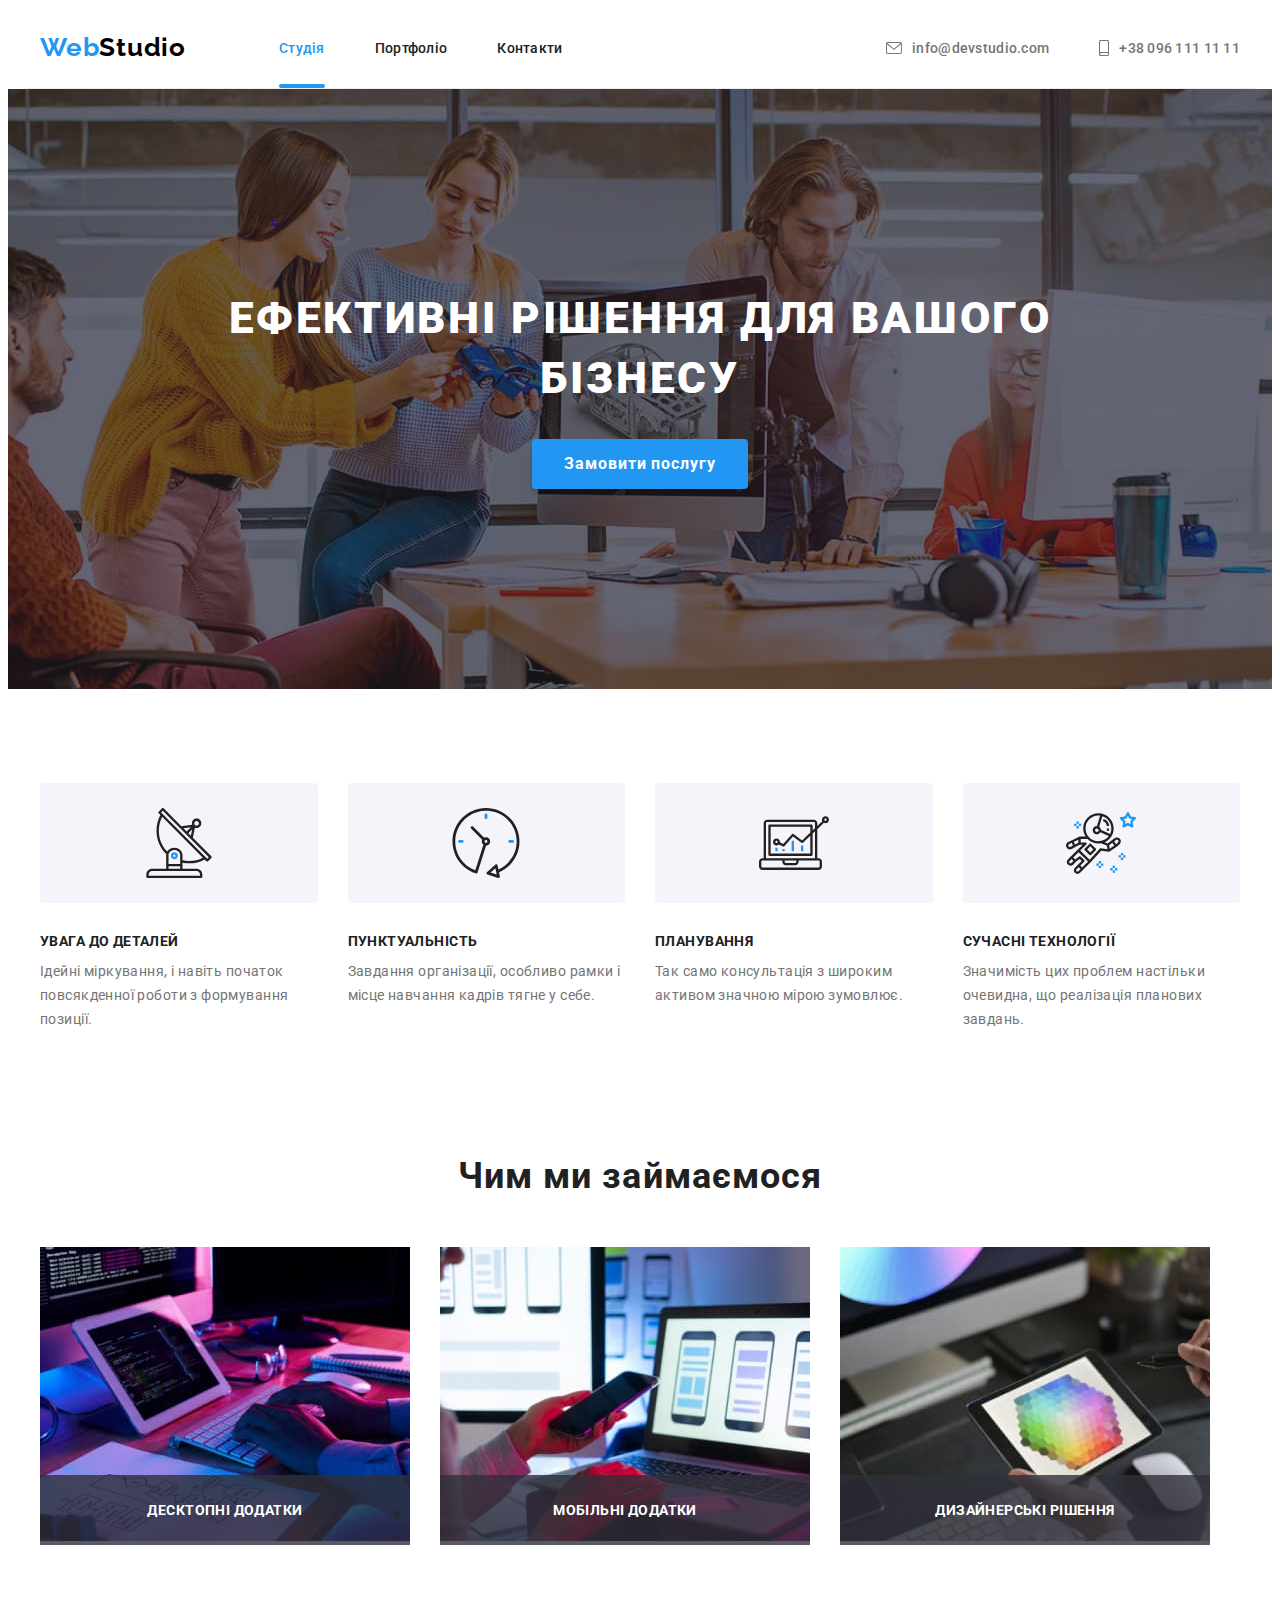
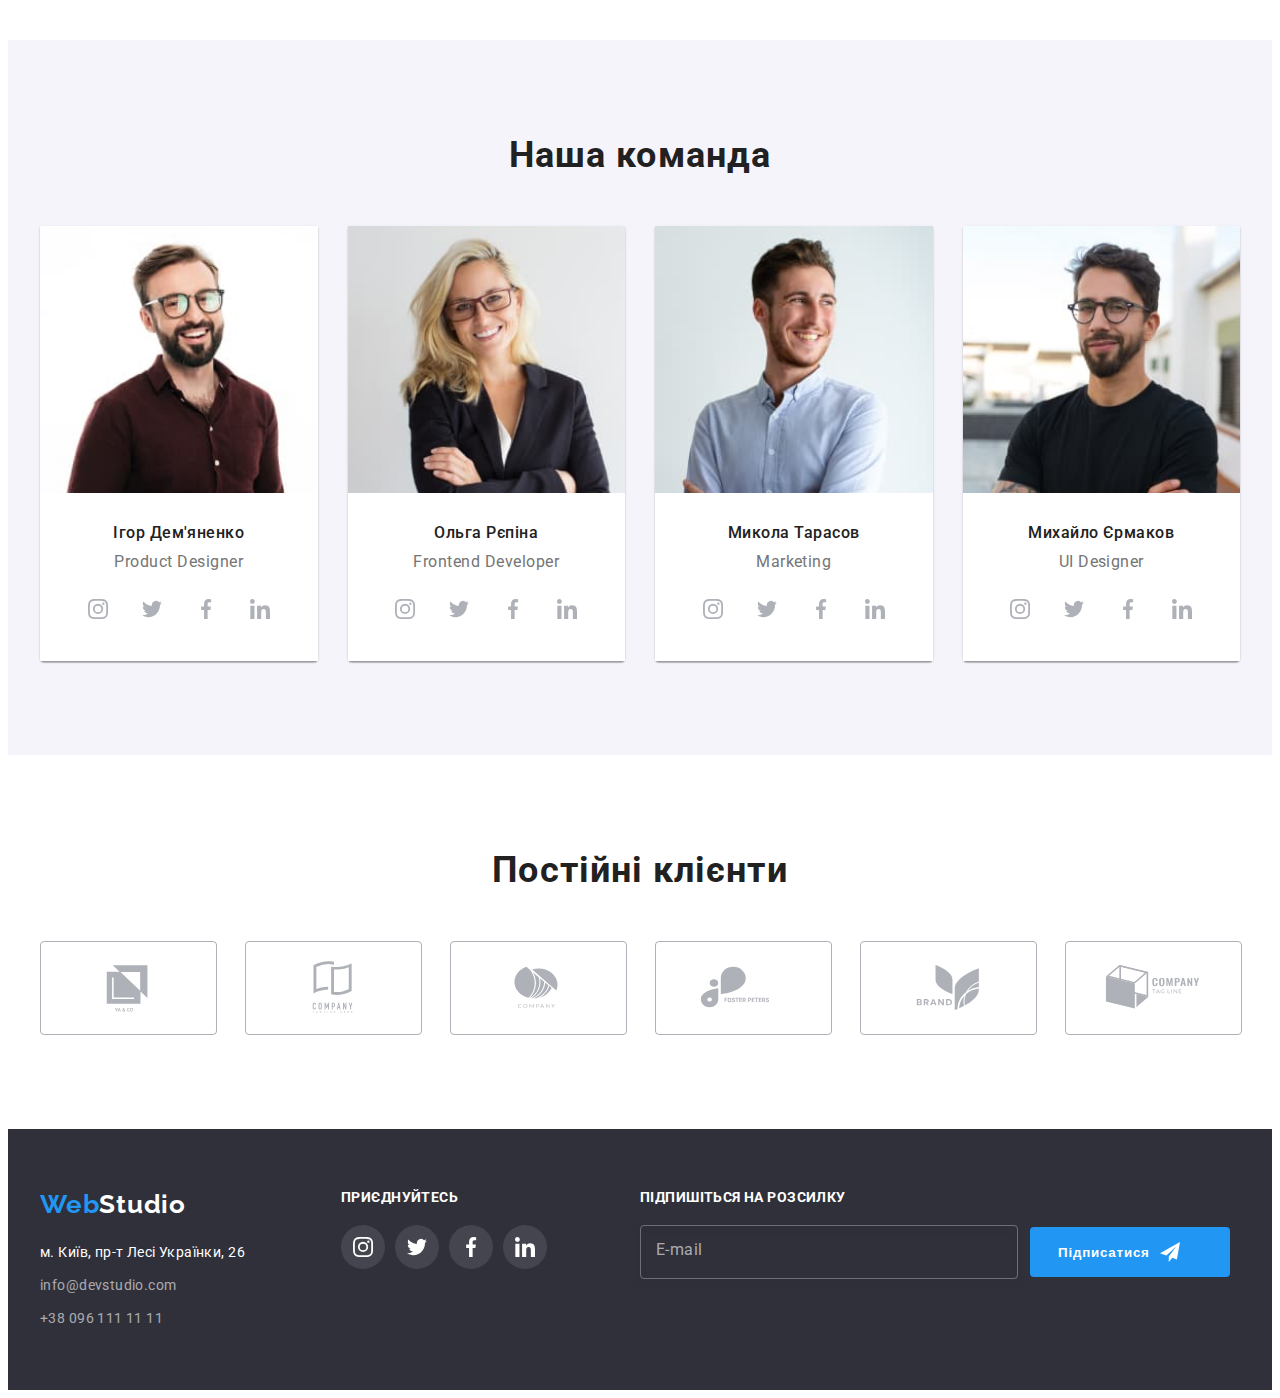
==== commit 337bb045: "outline" ====
--- a/index.html
+++ b/index.html
@@ -750,11 +750,14 @@
                     <use href="./images/icons.svg#icon-check_mark"></use>
                   </svg>
                 </span>
-                Погоджуюся з розсилкою та приймаю <a href="">Умови договору</a></label
+                Погоджуюся з розсилкою та приймаю
+                <a href="">Умови договору</a></label
               >
             </div>
             <div class="modal__button button">
-              <button type="submit" class="modal__button-form">Відправити</button>
+              <button type="submit" class="modal__button-form">
+                Відправити
+              </button>
             </div>
           </form>
         </div>
--- a/css/main.min.css
+++ b/css/main.min.css
@@ -1 +1 @@
-:root{--primary-text-color: #212121;--title-text-color: #757575;--accent-color: #2196f3;--subject-color: #ffffff;--footer-link-color: rgba(255, 255, 255, 0.6);--logo-color: #000000;--primary-bg-color: #f5f5f5;--secondary-bg-color: #F5F4FA;--nav-bg-color: #2f303a;--background-image-color: linear-gradient(rgba(47, 48, 58, 0.4), rgba(47, 48, 58, 0.4))}h1,h2,h3,h4,h5,h6,p{margin:0}ul{list-style:none;margin:0;padding:0}img{width:100%;max-width:100%;height:auto}.no-scroll{overflow:hidden}body{font-family:"Roboto",sans-serif;color:var(--title-text-color)}.logo,.header__nav,.header__contacts,.features__list,.specialty__list,.user__list,.buttons,.filter{list-style:none}.logo,.link{text-decoration:none}.header__nav .link,.buttons .button{color:var(--primary-text-color)}.container{width:100%;padding-left:15px;padding-right:15px;margin:0 auto;outline:2px solid red}@media screen and (min-width: 480px){.container{max-width:480px}}@media screen and (min-width: 768px){.container{max-width:768px}}@media screen and (min-width: 1200px){.container{max-width:1200px}}.heading{text-align:center;font-size:36px;line-height:1.1667;letter-spacing:.03em;margin-bottom:50px;color:var(--primary-text-color)}.backdrop-modal{position:fixed;top:0;width:100%;height:100%;background-color:rgba(0,0,0,.3);-webkit-transition:opacity 250ms linear,visibility 250ms linear;transition:opacity 250ms linear,visibility 250ms linear}.modal{width:450px;min-height:450px;background:var(--subject-color);-webkit-box-shadow:0px 1px 3px rgba(0,0,0,.12),0px 1px 1px rgba(0,0,0,.14),0px 2px 1px rgba(0,0,0,.2);box-shadow:0px 1px 3px rgba(0,0,0,.12),0px 1px 1px rgba(0,0,0,.14),0px 2px 1px rgba(0,0,0,.2);border-radius:4px;position:absolute;top:50%;left:50%;-webkit-transform:translate(-50%, -50%) scale(1);transform:translate(-50%, -50%) scale(1);-webkit-transition:-webkit-transform 250ms linear;transition:-webkit-transform 250ms linear;transition:transform 250ms linear;transition:transform 250ms linear, -webkit-transform 250ms linear;padding:40px}.backdrop.is-hidden .modal{-webkit-transform:translate(-50%, -50%) scale(1.5);transform:translate(-50%, -50%) scale(1.5)}@media screen and (min-width: 1200px){.modal{width:528px;min-height:581px}}.modal__button-icon{position:absolute;right:8px;top:8px;width:30px;height:30px;border:1px solid rgba(0,0,0,.1);border-radius:50%;display:-webkit-box;display:-ms-flexbox;display:flex;-webkit-box-align:center;-ms-flex-align:center;align-items:center;-webkit-box-pack:center;-ms-flex-pack:center;justify-content:center;background:rgba(0,0,0,0);cursor:pointer;-webkit-transition:fill 250ms cubic-bezier(0.4, 0, 0.2, 1);transition:fill 250ms cubic-bezier(0.4, 0, 0.2, 1)}.modal__button-icon:hover{fill:var(--accent-color)}.is-hidden{opacity:0;visibility:hidden;pointer-events:none}.modal__title{font-weight:700;font-size:20px;line-height:1.15;text-align:center;letter-spacing:.03em;color:var(--primary-text-color);margin-bottom:12px}.modal__form{width:448px;margin-left:auto;margin-right:auto}.modal__form-label{font-size:12px;line-height:1.1667;letter-spacing:.01em;height:14px;margin-bottom:4px;display:block;position:relative}.modal__form-field{position:relative;display:-webkit-box;display:-ms-flexbox;display:flex;-webkit-box-orient:vertical;-webkit-box-direction:normal;-ms-flex-direction:column;flex-direction:column;margin-bottom:10px}@media screen and (max-width: 1199px){.modal__form-field{width:370px}}.modal__form-input{width:100%;height:40px;outline:rgba(0,0,0,0);border:1px solid rgba(33,33,33,.2);border-radius:4px;padding-left:42px;font-size:12px;-webkit-transition:border-color 250ms cubic-bezier(0.4, 0, 0.2, 1),fill 250ms cubic-bezier(0.4, 0, 0.2, 1);transition:border-color 250ms cubic-bezier(0.4, 0, 0.2, 1),fill 250ms cubic-bezier(0.4, 0, 0.2, 1)}.modal__form-input:focus,.modal__form-input:hover{border-color:var(--accent-color)}.modal__form-icon{position:absolute;left:15px;top:50%;-webkit-transform:translateY(-50%);transform:translateY(-50%)}.modal__form-input:focus+.modal__form-icon,.modal__form-input:hover+.modal__form-icon{fill:var(--accent-color)}.modal__comment{position:relative;display:-webkit-box;display:-ms-flexbox;display:flex;-webkit-box-orient:vertical;-webkit-box-direction:normal;-ms-flex-direction:column;flex-direction:column;margin-bottom:20px}.modal__textarea{width:100%;height:120px;border:1px solid rgba(33,33,33,.2);border-radius:4px;resize:none;padding:12px 16px;font-weight:400;font-size:12px;line-height:1.1667;letter-spacing:.01em;outline:none;color:rgba(117,117,117,.5);-webkit-transition:border-color 250ms cubic-bezier(0.4, 0, 0.2, 1);transition:border-color 250ms cubic-bezier(0.4, 0, 0.2, 1)}.modal__textarea:focus,.modal__textarea:hover{border-color:var(--accent-color);color:var(--logo-color)}@media screen and (max-width: 1199px){.modal__textarea{width:370px}}.modal__form-input:not(:focus):not(:-moz-placeholder-shown):valid{background-color:rgba(0,128,0,.15)}.modal__form-input:not(:focus):not(:-ms-input-placeholder):valid{background-color:rgba(0,128,0,.15)}.modal__form-input:not(:focus):not(:placeholder-shown):valid{background-color:rgba(0,128,0,.15)}.modal__form-input:not(:focus):not(:-moz-placeholder-shown):invalid{background-color:rgba(128,19,0,.15)}.modal__form-input:not(:focus):not(:-ms-input-placeholder):invalid{background-color:rgba(128,19,0,.15)}.modal__form-input:not(:focus):not(:placeholder-shown):invalid{background-color:rgba(128,19,0,.15)}.modal__checkbox{position:relative;display:-webkit-box;display:-ms-flexbox;display:flex;-webkit-box-orient:vertical;-webkit-box-direction:normal;-ms-flex-direction:column;flex-direction:column;margin-bottom:30px}@media screen and (min-width: 1200px){.modal__checkbox{-webkit-box-align:center;-ms-flex-align:center;align-items:center}}.modal__text{font-size:12px;line-height:1.1667px;letter-spacing:.03em;display:-webkit-box;display:-ms-flexbox;display:flex;-webkit-box-align:center;-ms-flex-align:center;align-items:center;position:relative;height:24px}@media screen and (min-width: 1200px){.modal__text{font-size:14px;line-height:1.7123px;letter-spacing:.03em}}.visually-hidden{clip:rect(0 0 0 0);-webkit-clip-path:inset(50%);clip-path:inset(50%);height:1px;overflow:hidden;position:absolute;white-space:nowrap;width:1px}.modal__text span{position:relative;left:0;width:16px;height:15px;border:2px solid var(--primary-text-color);border-radius:2px;margin-right:7px;display:-webkit-box;display:-ms-flexbox;display:flex;-webkit-box-align:center;-ms-flex-align:center;align-items:center;-webkit-box-pack:center;-ms-flex-pack:center;justify-content:center;fill:rgba(0,0,0,0)}.modal__check:checked+.modal__text span{background-color:var(--accent-color);border:none;fill:var(--subject-color)}.modal__check:focus+.modal__text span{border-color:var(--accent-color)}.modal__text a{margin-left:7px;text-decoration:underline;color:var(--accent-color)}.modal__form .modal__button{width:370px;display:-webkit-box;display:-ms-flexbox;display:flex;-webkit-box-pack:center;-ms-flex-pack:center;justify-content:center}@media screen and (min-width: 1200px){.modal__form .modal__button{width:450px;-webkit-box-pack:center;-ms-flex-pack:center;justify-content:center}}.modal__button-form{font-family:inherit;padding:10px 52px;background-color:var(--accent-color);border:none;-webkit-box-shadow:rgba(0,0,0,0);box-shadow:rgba(0,0,0,0);border-radius:4px;font-weight:700;font-size:16px;line-height:1.875;text-align:center;letter-spacing:.06em;color:var(--subject-color);cursor:pointer;-webkit-box-shadow:0px 4px 4px rgba(0,0,0,.15);box-shadow:0px 4px 4px rgba(0,0,0,.15)}.header__container{background-color:var(--subject-color);border-bottom:1px solid #ececec}@media screen and (min-width: 768px){.header__container{display:-webkit-box;display:-ms-flexbox;display:flex;-webkit-box-align:center;-ms-flex-align:center;align-items:center}}.header__logo{padding-top:16px;padding-bottom:16px}@media screen and (min-width: 768px){.header__logo{padding-top:26px;padding-bottom:26px}}@media screen and (min-width: 1200px){.header__logo{padding-top:24px;padding-bottom:25px}}.logo{font-family:"Raleway",sans-serif;font-weight:700;font-size:26px;line-height:1.1923;letter-spacing:.03em;color:var(--accent-color)}.header__logo-studio{color:var(--logo-color)}.header__menu-open{display:-webkit-box;display:-ms-flexbox;display:flex;-webkit-box-pack:justify;-ms-flex-pack:justify;justify-content:space-between;padding-top:10px;padding-bottom:10px;border:1px solid rgba(0,0,0,0);-webkit-box-align:center;-ms-flex-align:center;align-items:center;-webkit-box-pack:center;-ms-flex-pack:center;justify-content:center;background:rgba(0,0,0,0);cursor:pointer;-webkit-transition:fill 250ms cubic-bezier(0.4, 0, 0.2, 1);transition:fill 250ms cubic-bezier(0.4, 0, 0.2, 1)}.header__menu-open:hover{fill:var(--accent-color)}@media screen and (min-width: 768px){.header__menu-open{display:none}}@media screen and (max-width: 767px){.header__nav-block{display:none}}.header__navigation{display:-webkit-box;display:-ms-flexbox;display:flex;-webkit-box-align:center;-ms-flex-align:center;align-items:center;-webkit-box-pack:justify;-ms-flex-pack:justify;justify-content:space-between}@media screen and (min-width: 1200px){.header__navigation{margin-right:auto}}.header__nav{font-weight:500;font-size:14px;line-height:1.1429;letter-spacing:.02em;display:-webkit-box;display:-ms-flexbox;display:flex;gap:50px;margin-left:88px;margin-right:0;color:var(--accent-color)}.header__nav .current{color:var(--accent-color)}@media screen and (min-width: 1200px){.header__nav{margin-left:93px}}.header__item .link{padding:32px 0;position:relative;-webkit-transition:color 250ms cubic-bezier(0.4, 0, 0.2, 1);transition:color 250ms cubic-bezier(0.4, 0, 0.2, 1)}.header__item .link:hover,.header__item .link:focus{color:var(--accent-color)}.current::after{content:"";position:absolute;width:100%;height:4px;left:0;bottom:0;border-radius:2px;background-color:var(--accent-color);display:-webkit-box;display:-ms-flexbox;display:flex;-webkit-box-align:end;-ms-flex-align:end;align-items:flex-end;-webkit-box-pack:end;-ms-flex-pack:end;justify-content:end}@media screen and (max-width: 767px){.header__contacts-block{display:none}}@media screen and (min-width: 768px){.header__contacts-block{display:block;-webkit-box-align:center;-ms-flex-align:center;align-items:center}}@media screen and (min-width: 1200px){.header__contacts-block{display:-webkit-box;display:-ms-flexbox;display:flex;-webkit-box-align:center;-ms-flex-align:center;align-items:center;-webkit-box-pack:center;-ms-flex-pack:center;justify-content:center}}.header__contacts{padding-top:21px;padding-bottom:21px;display:block;-webkit-box-align:center;-ms-flex-align:center;align-items:center}@media screen and (min-width: 1200px){.header__contacts{display:-webkit-box;display:-ms-flexbox;display:flex;-webkit-box-align:center;-ms-flex-align:center;align-items:center;-webkit-box-pack:end;-ms-flex-pack:end;justify-content:flex-end}}.header__contacts-soc .header__contacts-link{display:-webkit-box;display:-ms-flexbox;display:flex;-webkit-box-pack:end;-ms-flex-pack:end;justify-content:flex-end;-webkit-box-orient:horizontal;-webkit-box-direction:reverse;-ms-flex-direction:row-reverse;flex-direction:row-reverse;-webkit-box-align:center;-ms-flex-align:center;align-items:center;font-weight:500;font-size:14px;line-height:1.1429;letter-spacing:.02em;color:var(--title-text-color);fill:var(--title-text-color);margin-left:50px;-webkit-transition:color 250ms cubic-bezier(0.4, 0, 0.2, 1);transition:color 250ms cubic-bezier(0.4, 0, 0.2, 1)}.header__contacts-soc .header__contacts-link:hover,.header__contacts-soc .header__contacts-link:focus{color:var(--accent-color);fill:var(--accent-color)}@media screen and (min-width: 768px){.header__contacts-soc .header__contacts-link{display:-webkit-box;display:-ms-flexbox;display:flex;-webkit-box-align:center;-ms-flex-align:center;align-items:center;-webkit-box-orient:horizontal;-webkit-box-direction:reverse;-ms-flex-direction:row-reverse;flex-direction:row-reverse}}@media screen and (min-width: 768px){.header__contacts-list{margin-bottom:10px}.header__contacts-list:last-child{margin-bottom:0}}@media screen and (min-width: 1200px){.header__contacts-list{margin-bottom:0}}.header__contacts-icon{margin-right:10px}.backdrop{position:fixed;top:0;width:100%;height:100%;background-color:var(--subject-color);-webkit-transition:opacity 250ms linear,visibility 250ms linear;transition:opacity 250ms linear,visibility 250ms linear}.header__mobile-menu{position:fixed;top:0;width:100vw;height:100vh;z-index:1;max-width:none;margin-right:auto;padding:0;padding:48px 40px;top:50%;left:50%;-webkit-transform:translate(-50%, -50%) scale(1);transform:translate(-50%, -50%) scale(1);-webkit-transition:-webkit-transform 250ms linear;transition:-webkit-transform 250ms linear;transition:transform 250ms linear;transition:transform 250ms linear, -webkit-transform 250ms linear}.backdrop.is-hidden .header__mobile-menu{-webkit-transform:translate(-50%, -50%) scale(1.5);transform:translate(-50%, -50%) scale(1.5)}.header__mobile-menu>.container{width:100%;height:100%;display:-webkit-box;display:-ms-flexbox;display:flex;-webkit-box-orient:vertical;-webkit-box-direction:normal;-ms-flex-direction:column;flex-direction:column;-webkit-box-pack:justify;-ms-flex-pack:justify;justify-content:space-between;overflow:auto}@media screen and (min-width: 768px){.header__mobile-menu{display:none}}.header__menu-close{position:absolute;top:10px;right:15px;display:-webkit-box;display:-ms-flexbox;display:flex;border:1px solid rgba(0,0,0,0);background:rgba(0,0,0,0);cursor:pointer;-webkit-transition:fill 250ms cubic-bezier(0.4, 0, 0.2, 1);transition:fill 250ms cubic-bezier(0.4, 0, 0.2, 1)}.header__menu-close:hover{fill:var(--accent-color)}.header__mobile-navigation{margin-bottom:302px}.header__mobile-navigation .current{color:var(--accent-color)}.header__mobile-item{margin-bottom:32px}.header__mobile-item:last-child{margin-bottom:0}.header__mobile-link{font-weight:500;font-size:40px;line-height:1.175;letter-spacing:.02em;color:var(--primary-text-color);margin-bottom:32px}.header__mobile-contacts{text-decoration:none;margin-bottom:64px}.header__mobile-tel{font-weight:500;font-size:34px;line-height:1.1764;letter-spacing:.02em;margin-bottom:32px}.header__mobile-tel .header__mobile-contacts-link{color:var(--accent-color)}.header__mobile-email{font-weight:500;font-size:24px;line-height:1.1667;letter-spacing:.02em}.header__mobile-email .header__mobile-contacts-link{color:var(--title-text-color)}.header__mobile-socials-list{display:-webkit-box;display:-ms-flexbox;display:flex}.header__mobile-socials-link{font-weight:500;font-size:18px;line-height:1.2222;letter-spacing:.02em;color:var(--accent-color);margin-right:20px}.header__mobile-socials-link a:last-child{margin-right:0}.hero__container{max-width:100%;padding:0;display:-webkit-box;display:-ms-flexbox;display:flex;-webkit-box-pack:center;-ms-flex-pack:center;justify-content:center}.hero__wrap{padding:118px 60px;background-image:var(--background-image-color),url(../images/hero-480-1x.jpg);background-repeat:no-repeat;background-position:center;background-size:cover;max-width:100%}@media(min-device-pixel-ratio: 2),(-webkit-min-device-pixel-ratio: 2),(min-resolution: 192dpi),(min-resolution: 2dppx){.hero__wrap{background-image:var(--background-image-color),url(../images/hero-480-2x.jpg)}}@media screen and (min-width: 768px){.hero__wrap{background-image:var(--background-image-color),url(../images/hero-768-1x.jpg);padding:118px 204px;max-width:720px}}@media screen and (min-width: 768px)and (min-device-pixel-ratio: 2),screen and (min-width: 768px)and (-webkit-min-device-pixel-ratio: 2),screen and (min-width: 768px)and (min-resolution: 192dpi),screen and (min-width: 768px)and (min-resolution: 2dppx){.hero__wrap{background-image:var(--background-image-color),url(../images/hero-768-2x.jpg)}}@media screen and (min-width: 1200px){.hero__wrap{background-image:var(--background-image-color),url(../images/hero-1200-1x.jpg);padding-top:200px;padding-bottom:200px;max-width:100%}}@media screen and (min-width: 1200px)and (min-device-pixel-ratio: 2),screen and (min-width: 1200px)and (-webkit-min-device-pixel-ratio: 2),screen and (min-width: 1200px)and (min-resolution: 192dpi),screen and (min-width: 1200px)and (min-resolution: 2dppx){.hero__wrap{background-image:var(--background-image-color),url(../images/hero-1200-2x.jpg)}}.hero__title{font-weight:900;font-size:26px;line-height:1.6154;letter-spacing:.06em;text-align:center;color:var(--subject-color);margin-bottom:30px}@media screen and (min-width: 1200px){.hero__title{font-size:44px;line-height:1.3636}}.hero__button{min-width:216px;height:50px;display:block;margin:0 auto;font-family:inherit;font-weight:700;font-size:16px;line-height:1.875;letter-spacing:.06em;color:var(--subject-color);background-color:var(--accent-color);border:none;cursor:pointer;-webkit-box-shadow:0px 4px 4px rgba(0,0,0,.15);box-shadow:0px 4px 4px rgba(0,0,0,.15);border-radius:4px;-webkit-transition:background-color 250ms cubic-bezier(0.4, 0, 0.2, 1),color 250ms cubic-bezier(0.4, 0, 0.2, 1);transition:background-color 250ms cubic-bezier(0.4, 0, 0.2, 1),color 250ms cubic-bezier(0.4, 0, 0.2, 1)}.hero__button:hover,.hero__button:focus{color:var(--primary-text-color);background-color:var(--secondary-bg-color)}.features__block{padding-top:60px;padding-bottom:60px;display:block;-webkit-box-pack:center;-ms-flex-pack:center;justify-content:center}@media screen and (min-width: 1200px){.features__block{padding-top:94px;padding-bottom:94px}}.features__item{width:100%;margin-bottom:30px}.features__item:last-child{margin-bottom:0}@media screen and (min-width: 768px){.features__item{width:calc((100% - 30px)/2)}}@media screen and (min-width: 1200px){.features__item{width:calc((100% - 90px)/4)}}.features__title{margin-bottom:10px;font-size:14px;line-height:1.1429;letter-spacing:.03em}.features .features__title{color:var(--primary-text-color)}.features__list{gap:30px}@media screen and (min-width: 768px){.features__list{display:-webkit-box;display:-ms-flexbox;display:flex;-ms-flex-wrap:wrap;flex-wrap:wrap}}@media screen and (min-width: 1200px){.features__list{display:-webkit-box;display:-ms-flexbox;display:flex}}.features__text{font-size:14px;line-height:1.7143;letter-spacing:.03em;display:-webkit-box;display:-ms-flexbox;display:flex}.features__column{margin-bottom:30px;height:120px;display:-webkit-box;display:-ms-flexbox;display:flex;-webkit-box-align:center;-ms-flex-align:center;align-items:center;-webkit-box-pack:center;-ms-flex-pack:center;justify-content:center;background-color:var(--secondary-bg-color);border-radius:4px}.specialty__container{padding-bottom:95px}@media screen and (max-width: 1199px){.specialty__container{display:none}}.specialty__list{margin-right:auto;display:-webkit-box;display:-ms-flexbox;display:flex;-webkit-box-align:center;-ms-flex-align:center;align-items:center;gap:30px}.specialty__wrap{position:relative}.specialty__text{position:absolute;bottom:0;background-color:rgba(47,48,58,.8);font-weight:700;font-size:14px;line-height:1.1429;letter-spacing:.03em;color:var(--subject-color);width:370px;height:70px;display:-webkit-box;display:-ms-flexbox;display:flex;-webkit-box-pack:center;-ms-flex-pack:center;justify-content:center;-webkit-box-align:center;-ms-flex-align:center;align-items:center}.user__section{padding-top:60px;padding-bottom:60px;width:100%;display:block;-webkit-box-pack:center;-ms-flex-pack:center;justify-content:center;background-color:var(--secondary-bg-color)}@media screen and (min-width: 1200px){.user__section{padding-top:94px;padding-bottom:94px}}@media screen and (max-width: 1200px){.user__heading{font-size:28px;line-height:1.1786}}.user__list{gap:30px;width:100%}@media screen and (min-width: 768px){.user__list{display:-webkit-box;display:-ms-flexbox;display:flex;-ms-flex-wrap:wrap;flex-wrap:wrap}}@media screen and (min-width: 1200px){.user__list{margin-right:auto;display:-webkit-box;display:-ms-flexbox;display:flex;-webkit-box-align:center;-ms-flex-align:center;align-items:center}}.user__item{-webkit-box-shadow:0px 1px 3px rgba(0,0,0,.12),0px 1px 1px rgba(0,0,0,.14),0px 2px 1px rgba(0,0,0,.2);box-shadow:0px 1px 3px rgba(0,0,0,.12),0px 1px 1px rgba(0,0,0,.14),0px 2px 1px rgba(0,0,0,.2);border-radius:0px 0px 4px 4px}@media screen and (min-width: 768px){.user__item{width:calc((100% - 30px)/2)}}@media screen and (min-width: 1200px){.user__item{width:calc((100% - 90px)/4)}}.user__block{padding-top:30px;padding-bottom:30px;-ms-flex-wrap:wrap;flex-wrap:wrap;text-align:center;background-color:var(--subject-color)}.user__image{display:block}.user__title{margin-bottom:10px;font-weight:500;font-size:16px;line-height:1.1875;letter-spacing:.03em;color:var(--primary-text-color)}.user__text{font-size:16px;line-height:1.1875;letter-spacing:.03em;margin-bottom:16px}.user__soc-list,.footer__list{display:-webkit-box;display:-ms-flexbox;display:flex;-webkit-box-pack:center;-ms-flex-pack:center;justify-content:center;gap:10px}.user__soc-item,.footer__item{width:44px;height:44px}.user__soc-link{width:100%;height:100%;border-radius:50%;display:-webkit-box;display:-ms-flexbox;display:flex;-webkit-box-align:center;-ms-flex-align:center;align-items:center;-webkit-box-pack:center;-ms-flex-pack:center;justify-content:center;-webkit-transition:background-color 250ms cubic-bezier(0.4, 0, 0.2, 1);transition:background-color 250ms cubic-bezier(0.4, 0, 0.2, 1)}.user__soc-link:hover,.user__soc-link:focus{background-color:var(--accent-color)}.user__soc-icon{fill:#afb1b8;-webkit-transition:fill 250ms cubic-bezier(0.4, 0, 0.2, 1);transition:fill 250ms cubic-bezier(0.4, 0, 0.2, 1)}.user__soc-link:hover .user__soc-icon,.user__soc-link:focus .user__soc-icon{fill:var(--subject-color)}.clients__section{padding-top:60px;padding-bottom:60px;display:block;width:100%;-webkit-box-pack:center;-ms-flex-pack:center;justify-content:center}@media screen and (min-width: 1200px){.clients__section{padding-top:94px;padding-bottom:94px}}@media screen and (max-width: 1199px){.clients__heading{font-size:28px;line-height:1.1786}}.clients__list{width:100%;gap:30px}@media screen and (max-width: 767px){.clients__list{display:-webkit-box;display:-ms-flexbox;display:flex;-ms-flex-wrap:wrap;flex-wrap:wrap}}@media screen and (min-width: 768px){.clients__list{display:-webkit-box;display:-ms-flexbox;display:flex;-ms-flex-wrap:wrap;flex-wrap:wrap}}@media screen and (min-width: 1200px){.clients__list{display:-webkit-box;display:-ms-flexbox;display:flex;-webkit-box-align:center;-ms-flex-align:center;align-items:center}}@media screen and (max-width: 767px){.clients__item{width:calc((100% - 30px)/2)}}@media screen and (min-width: 768px){.clients__item{width:calc((100% - 60px)/3)}}@media screen and (min-width: 1200px){.clients__item{width:calc((100% - 150px)/6)}}.clients__link{width:100%;height:92px;border-radius:4px;border:1px solid #afb1b8;display:-webkit-box;display:-ms-flexbox;display:flex;-webkit-box-align:center;-ms-flex-align:center;align-items:center;-webkit-box-pack:center;-ms-flex-pack:center;justify-content:center;-webkit-transition:border-color 250ms cubic-bezier(0.4, 0, 0.2, 1);transition:border-color 250ms cubic-bezier(0.4, 0, 0.2, 1)}.clients__link:hover,.clients__link:focus{border-color:var(--accent-color)}.clients__icon{fill:#afb1b8;-webkit-transition:fill 250ms cubic-bezier(0.4, 0, 0.2, 1);transition:fill 250ms cubic-bezier(0.4, 0, 0.2, 1)}.clients__link:hover .clients__icon,.clients__link:focus .clients__icon{fill:var(--accent-color)}.footer__block{padding-top:60px;padding-bottom:60px;background-color:var(--nav-bg-color)}.footer__container{display:block;-webkit-box-align:center;-ms-flex-align:center;align-items:center;text-align:center;gap:70px}@media screen and (min-width: 768px){.footer__container{display:inline-block}}@media screen and (min-width: 1200px){.footer__container{display:-webkit-box;display:-ms-flexbox;display:flex;-webkit-box-align:start;-ms-flex-align:start;align-items:flex-start;text-align:start;gap:93px}}@media screen and (min-width: 768px){.footer__container-tablet{display:-webkit-box;display:-ms-flexbox;display:flex;-ms-flex-pack:distribute;justify-content:space-around}}@media screen and (min-width: 1200px){.footer__container-tablet{gap:70px}}.footer__navigation{margin-bottom:60px}@media screen and (min-width: 1200px){.footer__navigation{width:231px;margin-bottom:0}}.logo .footer__logo,.footer__logo{display:block;margin-bottom:20px}.footer__nav{display:inline-block;margin-bottom:9px;font-size:14px;line-height:1.7143;letter-spacing:.03em;font-style:normal;color:var(--footer-link-color);-webkit-transition:color 250ms cubic-bezier(0.4, 0, 0.2, 1);transition:color 250ms cubic-bezier(0.4, 0, 0.2, 1)}.footer__nav:hover,.footer__nav:focus{color:var(--accent-color)}.footer__nav:last-child{margin-bottom:0}.addres{color:var(--subject-color)}.footer__socials{display:block;margin-bottom:60px}@media screen and (min-width: 768px){.footer__socials{display:block;-webkit-box-align:center;-ms-flex-align:center;align-items:center}}.footer__heading{font-weight:700;font-size:14px;line-height:1.1428;letter-spacing:.03em;color:var(--subject-color);margin-bottom:20px}.footer__icon{fill:var(--subject-color)}.footer__link:hover .footer__icon,.footer__link:focus .footer__icon{fill:var(--subject-color)}.footer__link{width:100%;height:100%;background-color:rgba(255,255,255,.1);border-radius:50%;display:-webkit-box;display:-ms-flexbox;display:flex;-webkit-box-align:center;-ms-flex-align:center;align-items:center;-webkit-box-pack:center;-ms-flex-pack:center;justify-content:center;-webkit-transition:background-color 250ms cubic-bezier(0.4, 0, 0.2, 1),fill 250ms cubic-bezier(0.4, 0, 0.2, 1);transition:background-color 250ms cubic-bezier(0.4, 0, 0.2, 1),fill 250ms cubic-bezier(0.4, 0, 0.2, 1)}.footer__link:hover,.footer__link:focus{background-color:var(--accent-color)}.footer__newsletter{position:relative}.footer__newsletter-form{display:block}.footer__form{display:block;position:relative}@media screen and (min-width: 1200px){.footer__form{display:-webkit-box;display:-ms-flexbox;display:flex;-webkit-box-align:center;-ms-flex-align:center;align-items:center;-webkit-box-pack:center;-ms-flex-pack:center;justify-content:center;gap:12px}}.footer__input{display:block;width:100%;height:50px;font-size:16px;padding-left:16px;margin-bottom:20px;border:1px solid rgba(255,255,255,.3);-webkit-filter:drop-shadow(0px 4px 4px rgba(0, 0, 0, 0.15));filter:drop-shadow(0px 4px 4px rgba(0, 0, 0, 0.15));border-radius:4px;background-color:rgba(0,0,0,0);outline:rgba(0,0,0,0);-webkit-transition:color 250ms cubic-bezier(0.4, 0, 0.2, 1),border-color 250ms cubic-bezier(0.4, 0, 0.2, 1),-webkit-transform 250ms cubic-bezier(0.4, 0, 0.2, 1);transition:color 250ms cubic-bezier(0.4, 0, 0.2, 1),border-color 250ms cubic-bezier(0.4, 0, 0.2, 1),-webkit-transform 250ms cubic-bezier(0.4, 0, 0.2, 1);transition:color 250ms cubic-bezier(0.4, 0, 0.2, 1),transform 250ms cubic-bezier(0.4, 0, 0.2, 1),border-color 250ms cubic-bezier(0.4, 0, 0.2, 1);transition:color 250ms cubic-bezier(0.4, 0, 0.2, 1),transform 250ms cubic-bezier(0.4, 0, 0.2, 1),border-color 250ms cubic-bezier(0.4, 0, 0.2, 1),-webkit-transform 250ms cubic-bezier(0.4, 0, 0.2, 1);color:rgba(255,255,255,.6)}.footer__input:not(:-moz-placeholder-shown){border-color:var(--accent-color)}.footer__input:not(:-ms-input-placeholder){border-color:var(--accent-color)}.footer__input:focus,.footer__input:hover,.footer__input:not(:placeholder-shown){border-color:var(--accent-color)}@media screen and (min-width: 1200px){.footer__input{display:-webkit-box;display:-ms-flexbox;display:flex;-webkit-box-align:center;-ms-flex-align:center;align-items:center;width:358px;margin-bottom:0}}.footer__label{position:absolute;left:16px;top:15px;line-height:1.25;letter-spacing:.03em;color:rgba(255,255,255,.6);-webkit-transition:color 250ms cubic-bezier(0.4, 0, 0.2, 1),-webkit-transform 250ms cubic-bezier(0.4, 0, 0.2, 1);transition:color 250ms cubic-bezier(0.4, 0, 0.2, 1),-webkit-transform 250ms cubic-bezier(0.4, 0, 0.2, 1);transition:transform 250ms cubic-bezier(0.4, 0, 0.2, 1),color 250ms cubic-bezier(0.4, 0, 0.2, 1);transition:transform 250ms cubic-bezier(0.4, 0, 0.2, 1),color 250ms cubic-bezier(0.4, 0, 0.2, 1),-webkit-transform 250ms cubic-bezier(0.4, 0, 0.2, 1)}.footer__input:not(:-moz-placeholder-shown)+.footer__label{transform:translateY(-175%);color:var(--accent-color)}.footer__input:not(:-ms-input-placeholder)+.footer__label{transform:translateY(-175%);color:var(--accent-color)}.footer__input:focus+.footer__label,.footer__input:hover+.footer__label,.footer__input:not(:placeholder-shown)+.footer__label{-webkit-transform:translateY(-175%);transform:translateY(-175%);color:var(--accent-color)}@media screen and (min-width: 1200px){.footer__label{position:absolute;display:-webkit-box;display:-ms-flexbox;display:flex;-webkit-box-align:center;-ms-flex-align:center;align-items:center;left:0;padding-left:16px;font-size:16px}.footer__input:not(:-moz-placeholder-shown)+.footer__label{transform:translateX(-100%);color:var(--accent-color)}.footer__input:not(:-ms-input-placeholder)+.footer__label{transform:translateX(-100%);color:var(--accent-color)}.footer__input:focus+.footer__label,.footer__input:hover+.footer__label,.footer__input:not(:placeholder-shown)+.footer__label{-webkit-transform:translateX(-100%);transform:translateX(-100%);color:var(--accent-color)}}.footer__form-link{display:-webkit-box;display:-ms-flexbox;display:flex;-webkit-box-align:center;-ms-flex-align:center;align-items:center;-webkit-box-pack:center;-ms-flex-pack:center;justify-content:center;-webkit-transition:background-color 250ms cubic-bezier(0.4, 0, 0.2, 1);transition:background-color 250ms cubic-bezier(0.4, 0, 0.2, 1)}.footer__form-link:hover,.footer__form-link:focus{background-color:var(--accent-color)}.footer__form-icon{fill:var(--subject-color);-webkit-transition:fill 250ms cubic-bezier(0.4, 0, 0.2, 1);transition:fill 250ms cubic-bezier(0.4, 0, 0.2, 1)}.footer__form-link:hover .footer__form-icon,.footer__form-link:focus .footer__form-icon{fill:var(--subject-color)}.footer__button{padding:10px 28px;display:-webkit-box;display:-ms-flexbox;display:flex;-webkit-box-align:center;-ms-flex-align:center;align-items:center;width:200px;height:50px;color:var(--subject-color);background-color:var(--accent-color);border-radius:4px;border:none;-webkit-box-shadow:rgba(0,0,0,0);box-shadow:rgba(0,0,0,0);font-weight:700;letter-spacing:.06em;gap:10px}.filter-button{padding-top:94px;padding-bottom:94px;background-color:#fff}.buttons{display:-webkit-box;display:-ms-flexbox;display:flex;-webkit-box-pack:center;-ms-flex-pack:center;justify-content:center;gap:8px;margin-bottom:50px}.button-filters{-webkit-box-align:center;-ms-flex-align:center;align-items:center;padding:6px 22px;font-family:inherit;font-weight:500;font-size:16px;line-height:1.625;letter-spacing:.03em;color:var(--primary-text-color);background-color:var(--secondary-bg-color);border:none;cursor:pointer;border-radius:4px;-webkit-transition:background-color 250ms cubic-bezier(0.4, 0, 0.2, 1),color 250ms cubic-bezier(0.4, 0, 0.2, 1),-webkit-box-shadow 250ms cubic-bezier(0.4, 0, 0.2, 1);transition:background-color 250ms cubic-bezier(0.4, 0, 0.2, 1),color 250ms cubic-bezier(0.4, 0, 0.2, 1),-webkit-box-shadow 250ms cubic-bezier(0.4, 0, 0.2, 1);transition:background-color 250ms cubic-bezier(0.4, 0, 0.2, 1),color 250ms cubic-bezier(0.4, 0, 0.2, 1),box-shadow 250ms cubic-bezier(0.4, 0, 0.2, 1);transition:background-color 250ms cubic-bezier(0.4, 0, 0.2, 1),color 250ms cubic-bezier(0.4, 0, 0.2, 1),box-shadow 250ms cubic-bezier(0.4, 0, 0.2, 1),-webkit-box-shadow 250ms cubic-bezier(0.4, 0, 0.2, 1)}.button-filters:hover,.button-filters:focus{color:var(--subject-color);background-color:var(--accent-color);-webkit-box-shadow:0px 3px 1px rgba(0,0,0,.1),0px 1px 2px rgba(0,0,0,.08),0px 2px 2px rgba(0,0,0,.12);box-shadow:0px 3px 1px rgba(0,0,0,.1),0px 1px 2px rgba(0,0,0,.08),0px 2px 2px rgba(0,0,0,.12)}.button-filters.flowing{color:var(--subject-color);background-color:var(--accent-color)}.filter{display:-webkit-box;display:-ms-flexbox;display:flex;-ms-flex-wrap:wrap;flex-wrap:wrap;-webkit-box-pack:center;-ms-flex-pack:center;justify-content:center;gap:30px}.filter .filter-list{background-color:var(--subject-color)}.filter-link{display:block;text-decoration:none;list-style:none;color:var(--title-text-color);-webkit-transition:-webkit-box-shadow 250ms cubic-bezier(0.4, 0, 0.2, 1);transition:-webkit-box-shadow 250ms cubic-bezier(0.4, 0, 0.2, 1);transition:box-shadow 250ms cubic-bezier(0.4, 0, 0.2, 1);transition:box-shadow 250ms cubic-bezier(0.4, 0, 0.2, 1), -webkit-box-shadow 250ms cubic-bezier(0.4, 0, 0.2, 1)}.filter-link:hover,.filter-link:focus{-webkit-box-shadow:0px 1px 1px rgba(0,0,0,.12),0px 4px 4px rgba(0,0,0,.06),1px 4px 6px rgba(0,0,0,.16);box-shadow:0px 1px 1px rgba(0,0,0,.12),0px 4px 4px rgba(0,0,0,.06),1px 4px 6px rgba(0,0,0,.16)}.filter-top-wrap{position:relative;overflow:hidden}.filter-top-text{position:absolute;top:0;background:rgba(33,150,243,.9);font-size:18px;line-height:1.5555;letter-spacing:.03em;color:var(--subject-color);padding:63px 24px;height:100%;-webkit-transform:translateY(100%);transform:translateY(100%);-webkit-transition:-webkit-transform 250ms linear;transition:-webkit-transform 250ms linear;transition:transform 250ms linear;transition:transform 250ms linear, -webkit-transform 250ms linear;overflow:auto}.filter-link:hover .filter-top-text{-webkit-transform:translateY(0);transform:translateY(0)}.filter-image{display:block}.filter-block{border:1px solid #eee;border-top:rgba(0,0,0,0);padding:20px 24px}.section-title{margin-bottom:4px;font-size:18px;line-height:2;letter-spacing:.06em;color:var(--primary-text-color)}.filter-text{font-size:16px;line-height:1.875;letter-spacing:.03em}/*# sourceMappingURL=main.min.css.map */+:root{--primary-text-color: #212121;--title-text-color: #757575;--accent-color: #2196f3;--subject-color: #ffffff;--footer-link-color: rgba(255, 255, 255, 0.6);--logo-color: #000000;--primary-bg-color: #f5f5f5;--secondary-bg-color: #F5F4FA;--nav-bg-color: #2f303a;--background-image-color: linear-gradient(rgba(47, 48, 58, 0.4), rgba(47, 48, 58, 0.4))}h1,h2,h3,h4,h5,h6,p{margin:0}ul{list-style:none;margin:0;padding:0}img{width:100%;max-width:100%;height:auto}.no-scroll{overflow:hidden}body{font-family:"Roboto",sans-serif;color:var(--title-text-color)}.logo,.header__nav,.header__contacts,.features__list,.specialty__list,.user__list,.buttons,.filter{list-style:none}.logo,.link{text-decoration:none}.header__nav .link,.buttons .button{color:var(--primary-text-color)}.container{width:100%;padding-left:15px;padding-right:15px;margin:0 auto}@media screen and (min-width: 480px){.container{max-width:480px}}@media screen and (min-width: 768px){.container{max-width:768px}}@media screen and (min-width: 1200px){.container{max-width:1200px}}.heading{text-align:center;font-size:36px;line-height:1.1667;letter-spacing:.03em;margin-bottom:50px;color:var(--primary-text-color)}.backdrop-modal{position:fixed;top:0;width:100%;height:100%;background-color:rgba(0,0,0,.3);-webkit-transition:opacity 250ms linear,visibility 250ms linear;transition:opacity 250ms linear,visibility 250ms linear}.modal{width:450px;min-height:450px;background:var(--subject-color);-webkit-box-shadow:0px 1px 3px rgba(0,0,0,.12),0px 1px 1px rgba(0,0,0,.14),0px 2px 1px rgba(0,0,0,.2);box-shadow:0px 1px 3px rgba(0,0,0,.12),0px 1px 1px rgba(0,0,0,.14),0px 2px 1px rgba(0,0,0,.2);border-radius:4px;position:absolute;top:50%;left:50%;-webkit-transform:translate(-50%, -50%) scale(1);transform:translate(-50%, -50%) scale(1);-webkit-transition:-webkit-transform 250ms linear;transition:-webkit-transform 250ms linear;transition:transform 250ms linear;transition:transform 250ms linear, -webkit-transform 250ms linear;padding:40px}.backdrop.is-hidden .modal{-webkit-transform:translate(-50%, -50%) scale(1.5);transform:translate(-50%, -50%) scale(1.5)}@media screen and (min-width: 1200px){.modal{width:528px;min-height:581px}}.modal__button-icon{position:absolute;right:8px;top:8px;width:30px;height:30px;border:1px solid rgba(0,0,0,.1);border-radius:50%;display:-webkit-box;display:-ms-flexbox;display:flex;-webkit-box-align:center;-ms-flex-align:center;align-items:center;-webkit-box-pack:center;-ms-flex-pack:center;justify-content:center;background:rgba(0,0,0,0);cursor:pointer;-webkit-transition:fill 250ms cubic-bezier(0.4, 0, 0.2, 1);transition:fill 250ms cubic-bezier(0.4, 0, 0.2, 1)}.modal__button-icon:hover{fill:var(--accent-color)}.is-hidden{opacity:0;visibility:hidden;pointer-events:none}.modal__title{font-weight:700;font-size:20px;line-height:1.15;text-align:center;letter-spacing:.03em;color:var(--primary-text-color);margin-bottom:12px}.modal__form{width:448px;margin-left:auto;margin-right:auto}.modal__form-label{font-size:12px;line-height:1.1667;letter-spacing:.01em;height:14px;margin-bottom:4px;display:block;position:relative}.modal__form-field{position:relative;display:-webkit-box;display:-ms-flexbox;display:flex;-webkit-box-orient:vertical;-webkit-box-direction:normal;-ms-flex-direction:column;flex-direction:column;margin-bottom:10px}@media screen and (max-width: 1199px){.modal__form-field{width:370px}}.modal__form-input{width:100%;height:40px;outline:rgba(0,0,0,0);border:1px solid rgba(33,33,33,.2);border-radius:4px;padding-left:42px;font-size:12px;-webkit-transition:border-color 250ms cubic-bezier(0.4, 0, 0.2, 1),fill 250ms cubic-bezier(0.4, 0, 0.2, 1);transition:border-color 250ms cubic-bezier(0.4, 0, 0.2, 1),fill 250ms cubic-bezier(0.4, 0, 0.2, 1)}.modal__form-input:focus,.modal__form-input:hover{border-color:var(--accent-color)}.modal__form-icon{position:absolute;left:15px;top:50%;-webkit-transform:translateY(-50%);transform:translateY(-50%)}.modal__form-input:focus+.modal__form-icon,.modal__form-input:hover+.modal__form-icon{fill:var(--accent-color)}.modal__comment{position:relative;display:-webkit-box;display:-ms-flexbox;display:flex;-webkit-box-orient:vertical;-webkit-box-direction:normal;-ms-flex-direction:column;flex-direction:column;margin-bottom:20px}.modal__textarea{width:100%;height:120px;border:1px solid rgba(33,33,33,.2);border-radius:4px;resize:none;padding:12px 16px;font-weight:400;font-size:12px;line-height:1.1667;letter-spacing:.01em;outline:none;color:rgba(117,117,117,.5);-webkit-transition:border-color 250ms cubic-bezier(0.4, 0, 0.2, 1);transition:border-color 250ms cubic-bezier(0.4, 0, 0.2, 1)}.modal__textarea:focus,.modal__textarea:hover{border-color:var(--accent-color);color:var(--logo-color)}@media screen and (max-width: 1199px){.modal__textarea{width:370px}}.modal__form-input:not(:focus):not(:-moz-placeholder-shown):valid{background-color:rgba(0,128,0,.15)}.modal__form-input:not(:focus):not(:-ms-input-placeholder):valid{background-color:rgba(0,128,0,.15)}.modal__form-input:not(:focus):not(:placeholder-shown):valid{background-color:rgba(0,128,0,.15)}.modal__form-input:not(:focus):not(:-moz-placeholder-shown):invalid{background-color:rgba(128,19,0,.15)}.modal__form-input:not(:focus):not(:-ms-input-placeholder):invalid{background-color:rgba(128,19,0,.15)}.modal__form-input:not(:focus):not(:placeholder-shown):invalid{background-color:rgba(128,19,0,.15)}.modal__checkbox{position:relative;display:-webkit-box;display:-ms-flexbox;display:flex;-webkit-box-orient:vertical;-webkit-box-direction:normal;-ms-flex-direction:column;flex-direction:column;margin-bottom:30px}@media screen and (min-width: 1200px){.modal__checkbox{-webkit-box-align:center;-ms-flex-align:center;align-items:center}}.modal__text{font-size:12px;line-height:1.1667px;letter-spacing:.03em;display:-webkit-box;display:-ms-flexbox;display:flex;-webkit-box-align:center;-ms-flex-align:center;align-items:center;position:relative;height:24px}@media screen and (min-width: 1200px){.modal__text{font-size:14px;line-height:1.7123px;letter-spacing:.03em}}.visually-hidden{clip:rect(0 0 0 0);-webkit-clip-path:inset(50%);clip-path:inset(50%);height:1px;overflow:hidden;position:absolute;white-space:nowrap;width:1px}.modal__text span{position:relative;left:0;width:16px;height:15px;border:2px solid var(--primary-text-color);border-radius:2px;margin-right:7px;display:-webkit-box;display:-ms-flexbox;display:flex;-webkit-box-align:center;-ms-flex-align:center;align-items:center;-webkit-box-pack:center;-ms-flex-pack:center;justify-content:center;fill:rgba(0,0,0,0)}.modal__check:checked+.modal__text span{background-color:var(--accent-color);border:none;fill:var(--subject-color)}.modal__check:focus+.modal__text span{border-color:var(--accent-color)}.modal__text a{margin-left:7px;text-decoration:underline;color:var(--accent-color)}.modal__form .modal__button{width:370px;display:-webkit-box;display:-ms-flexbox;display:flex;-webkit-box-pack:center;-ms-flex-pack:center;justify-content:center}@media screen and (min-width: 1200px){.modal__form .modal__button{width:450px;-webkit-box-pack:center;-ms-flex-pack:center;justify-content:center}}.modal__button-form{font-family:inherit;padding:10px 52px;background-color:var(--accent-color);border:none;-webkit-box-shadow:rgba(0,0,0,0);box-shadow:rgba(0,0,0,0);border-radius:4px;font-weight:700;font-size:16px;line-height:1.875;text-align:center;letter-spacing:.06em;color:var(--subject-color);cursor:pointer;-webkit-box-shadow:0px 4px 4px rgba(0,0,0,.15);box-shadow:0px 4px 4px rgba(0,0,0,.15)}.header__container{background-color:var(--subject-color);border-bottom:1px solid #ececec}@media screen and (min-width: 768px){.header__container{display:-webkit-box;display:-ms-flexbox;display:flex;-webkit-box-align:center;-ms-flex-align:center;align-items:center}}.header__logo{padding-top:16px;padding-bottom:16px}@media screen and (min-width: 768px){.header__logo{padding-top:26px;padding-bottom:26px}}@media screen and (min-width: 1200px){.header__logo{padding-top:24px;padding-bottom:25px}}.logo{font-family:"Raleway",sans-serif;font-weight:700;font-size:26px;line-height:1.1923;letter-spacing:.03em;color:var(--accent-color)}.header__logo-studio{color:var(--logo-color)}.header__menu-open{display:-webkit-box;display:-ms-flexbox;display:flex;-webkit-box-pack:justify;-ms-flex-pack:justify;justify-content:space-between;padding-top:10px;padding-bottom:10px;border:1px solid rgba(0,0,0,0);-webkit-box-align:center;-ms-flex-align:center;align-items:center;-webkit-box-pack:center;-ms-flex-pack:center;justify-content:center;background:rgba(0,0,0,0);cursor:pointer;-webkit-transition:fill 250ms cubic-bezier(0.4, 0, 0.2, 1);transition:fill 250ms cubic-bezier(0.4, 0, 0.2, 1)}.header__menu-open:hover{fill:var(--accent-color)}@media screen and (min-width: 768px){.header__menu-open{display:none}}@media screen and (max-width: 767px){.header__nav-block{display:none}}.header__navigation{display:-webkit-box;display:-ms-flexbox;display:flex;-webkit-box-align:center;-ms-flex-align:center;align-items:center;-webkit-box-pack:justify;-ms-flex-pack:justify;justify-content:space-between}@media screen and (min-width: 1200px){.header__navigation{margin-right:auto}}.header__nav{font-weight:500;font-size:14px;line-height:1.1429;letter-spacing:.02em;display:-webkit-box;display:-ms-flexbox;display:flex;gap:50px;margin-left:88px;margin-right:0;color:var(--accent-color)}.header__nav .current{color:var(--accent-color)}@media screen and (min-width: 1200px){.header__nav{margin-left:93px}}.header__item .link{padding:32px 0;position:relative;-webkit-transition:color 250ms cubic-bezier(0.4, 0, 0.2, 1);transition:color 250ms cubic-bezier(0.4, 0, 0.2, 1)}.header__item .link:hover,.header__item .link:focus{color:var(--accent-color)}.current::after{content:"";position:absolute;width:100%;height:4px;left:0;bottom:0;border-radius:2px;background-color:var(--accent-color);display:-webkit-box;display:-ms-flexbox;display:flex;-webkit-box-align:end;-ms-flex-align:end;align-items:flex-end;-webkit-box-pack:end;-ms-flex-pack:end;justify-content:end}@media screen and (max-width: 767px){.header__contacts-block{display:none}}@media screen and (min-width: 768px){.header__contacts-block{display:block;-webkit-box-align:center;-ms-flex-align:center;align-items:center}}@media screen and (min-width: 1200px){.header__contacts-block{display:-webkit-box;display:-ms-flexbox;display:flex;-webkit-box-align:center;-ms-flex-align:center;align-items:center;-webkit-box-pack:center;-ms-flex-pack:center;justify-content:center}}.header__contacts{padding-top:21px;padding-bottom:21px;display:block;-webkit-box-align:center;-ms-flex-align:center;align-items:center}@media screen and (min-width: 1200px){.header__contacts{display:-webkit-box;display:-ms-flexbox;display:flex;-webkit-box-align:center;-ms-flex-align:center;align-items:center;-webkit-box-pack:end;-ms-flex-pack:end;justify-content:flex-end}}.header__contacts-soc .header__contacts-link{display:-webkit-box;display:-ms-flexbox;display:flex;-webkit-box-pack:end;-ms-flex-pack:end;justify-content:flex-end;-webkit-box-orient:horizontal;-webkit-box-direction:reverse;-ms-flex-direction:row-reverse;flex-direction:row-reverse;-webkit-box-align:center;-ms-flex-align:center;align-items:center;font-weight:500;font-size:14px;line-height:1.1429;letter-spacing:.02em;color:var(--title-text-color);fill:var(--title-text-color);margin-left:50px;-webkit-transition:color 250ms cubic-bezier(0.4, 0, 0.2, 1);transition:color 250ms cubic-bezier(0.4, 0, 0.2, 1)}.header__contacts-soc .header__contacts-link:hover,.header__contacts-soc .header__contacts-link:focus{color:var(--accent-color);fill:var(--accent-color)}@media screen and (min-width: 768px){.header__contacts-soc .header__contacts-link{display:-webkit-box;display:-ms-flexbox;display:flex;-webkit-box-align:center;-ms-flex-align:center;align-items:center;-webkit-box-orient:horizontal;-webkit-box-direction:reverse;-ms-flex-direction:row-reverse;flex-direction:row-reverse}}@media screen and (min-width: 768px){.header__contacts-list{margin-bottom:10px}.header__contacts-list:last-child{margin-bottom:0}}@media screen and (min-width: 1200px){.header__contacts-list{margin-bottom:0}}.header__contacts-icon{margin-right:10px}.backdrop{position:fixed;top:0;width:100%;height:100%;background-color:var(--subject-color);-webkit-transition:opacity 250ms linear,visibility 250ms linear;transition:opacity 250ms linear,visibility 250ms linear}.header__mobile-menu{position:fixed;top:0;width:100vw;height:100vh;z-index:1;max-width:none;margin-right:auto;padding:0;padding:48px 40px;top:50%;left:50%;-webkit-transform:translate(-50%, -50%) scale(1);transform:translate(-50%, -50%) scale(1);-webkit-transition:-webkit-transform 250ms linear;transition:-webkit-transform 250ms linear;transition:transform 250ms linear;transition:transform 250ms linear, -webkit-transform 250ms linear}.backdrop.is-hidden .header__mobile-menu{-webkit-transform:translate(-50%, -50%) scale(1.5);transform:translate(-50%, -50%) scale(1.5)}.header__mobile-menu>.container{width:100%;height:100%;display:-webkit-box;display:-ms-flexbox;display:flex;-webkit-box-orient:vertical;-webkit-box-direction:normal;-ms-flex-direction:column;flex-direction:column;-webkit-box-pack:justify;-ms-flex-pack:justify;justify-content:space-between;overflow:auto}@media screen and (min-width: 768px){.header__mobile-menu{display:none}}.header__menu-close{position:absolute;top:10px;right:15px;display:-webkit-box;display:-ms-flexbox;display:flex;border:1px solid rgba(0,0,0,0);background:rgba(0,0,0,0);cursor:pointer;-webkit-transition:fill 250ms cubic-bezier(0.4, 0, 0.2, 1);transition:fill 250ms cubic-bezier(0.4, 0, 0.2, 1)}.header__menu-close:hover{fill:var(--accent-color)}.header__mobile-navigation{margin-bottom:302px}.header__mobile-navigation .current{color:var(--accent-color)}.header__mobile-item{margin-bottom:32px}.header__mobile-item:last-child{margin-bottom:0}.header__mobile-link{font-weight:500;font-size:40px;line-height:1.175;letter-spacing:.02em;color:var(--primary-text-color);margin-bottom:32px}.header__mobile-contacts{text-decoration:none;margin-bottom:64px}.header__mobile-tel{font-weight:500;font-size:34px;line-height:1.1764;letter-spacing:.02em;margin-bottom:32px}.header__mobile-tel .header__mobile-contacts-link{color:var(--accent-color)}.header__mobile-email{font-weight:500;font-size:24px;line-height:1.1667;letter-spacing:.02em}.header__mobile-email .header__mobile-contacts-link{color:var(--title-text-color)}.header__mobile-socials-list{display:-webkit-box;display:-ms-flexbox;display:flex}.header__mobile-socials-link{font-weight:500;font-size:18px;line-height:1.2222;letter-spacing:.02em;color:var(--accent-color);margin-right:20px}.header__mobile-socials-link a:last-child{margin-right:0}.hero__container{max-width:100%;padding:0;display:-webkit-box;display:-ms-flexbox;display:flex;-webkit-box-pack:center;-ms-flex-pack:center;justify-content:center}.hero__wrap{padding:118px 60px;background-image:var(--background-image-color),url(../images/hero-480-1x.jpg);background-repeat:no-repeat;background-position:center;background-size:cover;max-width:100%}@media(min-device-pixel-ratio: 2),(-webkit-min-device-pixel-ratio: 2),(min-resolution: 192dpi),(min-resolution: 2dppx){.hero__wrap{background-image:var(--background-image-color),url(../images/hero-480-2x.jpg)}}@media screen and (min-width: 768px){.hero__wrap{background-image:var(--background-image-color),url(../images/hero-768-1x.jpg);padding:118px 204px;max-width:720px}}@media screen and (min-width: 768px)and (min-device-pixel-ratio: 2),screen and (min-width: 768px)and (-webkit-min-device-pixel-ratio: 2),screen and (min-width: 768px)and (min-resolution: 192dpi),screen and (min-width: 768px)and (min-resolution: 2dppx){.hero__wrap{background-image:var(--background-image-color),url(../images/hero-768-2x.jpg)}}@media screen and (min-width: 1200px){.hero__wrap{background-image:var(--background-image-color),url(../images/hero-1200-1x.jpg);padding-top:200px;padding-bottom:200px;max-width:100%}}@media screen and (min-width: 1200px)and (min-device-pixel-ratio: 2),screen and (min-width: 1200px)and (-webkit-min-device-pixel-ratio: 2),screen and (min-width: 1200px)and (min-resolution: 192dpi),screen and (min-width: 1200px)and (min-resolution: 2dppx){.hero__wrap{background-image:var(--background-image-color),url(../images/hero-1200-2x.jpg)}}.hero__title{font-weight:900;font-size:26px;line-height:1.6154;letter-spacing:.06em;text-align:center;color:var(--subject-color);margin-bottom:30px}@media screen and (min-width: 1200px){.hero__title{font-size:44px;line-height:1.3636}}.hero__button{min-width:216px;height:50px;display:block;margin:0 auto;font-family:inherit;font-weight:700;font-size:16px;line-height:1.875;letter-spacing:.06em;color:var(--subject-color);background-color:var(--accent-color);border:none;cursor:pointer;-webkit-box-shadow:0px 4px 4px rgba(0,0,0,.15);box-shadow:0px 4px 4px rgba(0,0,0,.15);border-radius:4px;-webkit-transition:background-color 250ms cubic-bezier(0.4, 0, 0.2, 1),color 250ms cubic-bezier(0.4, 0, 0.2, 1);transition:background-color 250ms cubic-bezier(0.4, 0, 0.2, 1),color 250ms cubic-bezier(0.4, 0, 0.2, 1)}.hero__button:hover,.hero__button:focus{color:var(--primary-text-color);background-color:var(--secondary-bg-color)}.features__block{padding-top:60px;padding-bottom:60px;display:block;-webkit-box-pack:center;-ms-flex-pack:center;justify-content:center}@media screen and (min-width: 1200px){.features__block{padding-top:94px;padding-bottom:94px}}.features__item{width:100%;margin-bottom:30px}.features__item:last-child{margin-bottom:0}@media screen and (min-width: 768px){.features__item{width:calc((100% - 30px)/2)}}@media screen and (min-width: 1200px){.features__item{width:calc((100% - 90px)/4)}}.features__title{margin-bottom:10px;font-size:14px;line-height:1.1429;letter-spacing:.03em}.features .features__title{color:var(--primary-text-color)}.features__list{gap:30px}@media screen and (min-width: 768px){.features__list{display:-webkit-box;display:-ms-flexbox;display:flex;-ms-flex-wrap:wrap;flex-wrap:wrap}}@media screen and (min-width: 1200px){.features__list{display:-webkit-box;display:-ms-flexbox;display:flex}}.features__text{font-size:14px;line-height:1.7143;letter-spacing:.03em;display:-webkit-box;display:-ms-flexbox;display:flex}.features__column{margin-bottom:30px;height:120px;display:-webkit-box;display:-ms-flexbox;display:flex;-webkit-box-align:center;-ms-flex-align:center;align-items:center;-webkit-box-pack:center;-ms-flex-pack:center;justify-content:center;background-color:var(--secondary-bg-color);border-radius:4px}.specialty__container{padding-bottom:95px}@media screen and (max-width: 1199px){.specialty__container{display:none}}.specialty__list{margin-right:auto;display:-webkit-box;display:-ms-flexbox;display:flex;-webkit-box-align:center;-ms-flex-align:center;align-items:center;gap:30px}.specialty__wrap{position:relative}.specialty__text{position:absolute;bottom:0;background-color:rgba(47,48,58,.8);font-weight:700;font-size:14px;line-height:1.1429;letter-spacing:.03em;color:var(--subject-color);width:370px;height:70px;display:-webkit-box;display:-ms-flexbox;display:flex;-webkit-box-pack:center;-ms-flex-pack:center;justify-content:center;-webkit-box-align:center;-ms-flex-align:center;align-items:center}.user__section{padding-top:60px;padding-bottom:60px;width:100%;display:block;-webkit-box-pack:center;-ms-flex-pack:center;justify-content:center;background-color:var(--secondary-bg-color)}@media screen and (min-width: 1200px){.user__section{padding-top:94px;padding-bottom:94px}}@media screen and (max-width: 1200px){.user__heading{font-size:28px;line-height:1.1786}}.user__list{gap:30px;width:100%}@media screen and (min-width: 768px){.user__list{display:-webkit-box;display:-ms-flexbox;display:flex;-ms-flex-wrap:wrap;flex-wrap:wrap}}@media screen and (min-width: 1200px){.user__list{margin-right:auto;display:-webkit-box;display:-ms-flexbox;display:flex;-webkit-box-align:center;-ms-flex-align:center;align-items:center}}.user__item{-webkit-box-shadow:0px 1px 3px rgba(0,0,0,.12),0px 1px 1px rgba(0,0,0,.14),0px 2px 1px rgba(0,0,0,.2);box-shadow:0px 1px 3px rgba(0,0,0,.12),0px 1px 1px rgba(0,0,0,.14),0px 2px 1px rgba(0,0,0,.2);border-radius:0px 0px 4px 4px}@media screen and (min-width: 768px){.user__item{width:calc((100% - 30px)/2)}}@media screen and (min-width: 1200px){.user__item{width:calc((100% - 90px)/4)}}.user__block{padding-top:30px;padding-bottom:30px;-ms-flex-wrap:wrap;flex-wrap:wrap;text-align:center;background-color:var(--subject-color)}.user__image{display:block}.user__title{margin-bottom:10px;font-weight:500;font-size:16px;line-height:1.1875;letter-spacing:.03em;color:var(--primary-text-color)}.user__text{font-size:16px;line-height:1.1875;letter-spacing:.03em;margin-bottom:16px}.user__soc-list,.footer__list{display:-webkit-box;display:-ms-flexbox;display:flex;-webkit-box-pack:center;-ms-flex-pack:center;justify-content:center;gap:10px}.user__soc-item,.footer__item{width:44px;height:44px}.user__soc-link{width:100%;height:100%;border-radius:50%;display:-webkit-box;display:-ms-flexbox;display:flex;-webkit-box-align:center;-ms-flex-align:center;align-items:center;-webkit-box-pack:center;-ms-flex-pack:center;justify-content:center;-webkit-transition:background-color 250ms cubic-bezier(0.4, 0, 0.2, 1);transition:background-color 250ms cubic-bezier(0.4, 0, 0.2, 1)}.user__soc-link:hover,.user__soc-link:focus{background-color:var(--accent-color)}.user__soc-icon{fill:#afb1b8;-webkit-transition:fill 250ms cubic-bezier(0.4, 0, 0.2, 1);transition:fill 250ms cubic-bezier(0.4, 0, 0.2, 1)}.user__soc-link:hover .user__soc-icon,.user__soc-link:focus .user__soc-icon{fill:var(--subject-color)}.clients__section{padding-top:60px;padding-bottom:60px;display:block;width:100%;-webkit-box-pack:center;-ms-flex-pack:center;justify-content:center}@media screen and (min-width: 1200px){.clients__section{padding-top:94px;padding-bottom:94px}}@media screen and (max-width: 1199px){.clients__heading{font-size:28px;line-height:1.1786}}.clients__list{width:100%;gap:30px}@media screen and (max-width: 767px){.clients__list{display:-webkit-box;display:-ms-flexbox;display:flex;-ms-flex-wrap:wrap;flex-wrap:wrap}}@media screen and (min-width: 768px){.clients__list{display:-webkit-box;display:-ms-flexbox;display:flex;-ms-flex-wrap:wrap;flex-wrap:wrap}}@media screen and (min-width: 1200px){.clients__list{display:-webkit-box;display:-ms-flexbox;display:flex;-webkit-box-align:center;-ms-flex-align:center;align-items:center}}@media screen and (max-width: 767px){.clients__item{width:calc((100% - 30px)/2)}}@media screen and (min-width: 768px){.clients__item{width:calc((100% - 60px)/3)}}@media screen and (min-width: 1200px){.clients__item{width:calc((100% - 150px)/6)}}.clients__link{width:100%;height:92px;border-radius:4px;border:1px solid #afb1b8;display:-webkit-box;display:-ms-flexbox;display:flex;-webkit-box-align:center;-ms-flex-align:center;align-items:center;-webkit-box-pack:center;-ms-flex-pack:center;justify-content:center;-webkit-transition:border-color 250ms cubic-bezier(0.4, 0, 0.2, 1);transition:border-color 250ms cubic-bezier(0.4, 0, 0.2, 1)}.clients__link:hover,.clients__link:focus{border-color:var(--accent-color)}.clients__icon{fill:#afb1b8;-webkit-transition:fill 250ms cubic-bezier(0.4, 0, 0.2, 1);transition:fill 250ms cubic-bezier(0.4, 0, 0.2, 1)}.clients__link:hover .clients__icon,.clients__link:focus .clients__icon{fill:var(--accent-color)}.footer__block{padding-top:60px;padding-bottom:60px;background-color:var(--nav-bg-color)}.footer__container{display:block;-webkit-box-align:center;-ms-flex-align:center;align-items:center;text-align:center;gap:70px}@media screen and (min-width: 768px){.footer__container{display:inline-block}}@media screen and (min-width: 1200px){.footer__container{display:-webkit-box;display:-ms-flexbox;display:flex;-webkit-box-align:start;-ms-flex-align:start;align-items:flex-start;text-align:start;gap:93px}}@media screen and (min-width: 768px){.footer__container-tablet{display:-webkit-box;display:-ms-flexbox;display:flex;-ms-flex-pack:distribute;justify-content:space-around}}@media screen and (min-width: 1200px){.footer__container-tablet{gap:70px}}.footer__navigation{margin-bottom:60px}@media screen and (min-width: 1200px){.footer__navigation{width:231px;margin-bottom:0}}.logo .footer__logo,.footer__logo{display:block;margin-bottom:20px}.footer__nav{display:inline-block;margin-bottom:9px;font-size:14px;line-height:1.7143;letter-spacing:.03em;font-style:normal;color:var(--footer-link-color);-webkit-transition:color 250ms cubic-bezier(0.4, 0, 0.2, 1);transition:color 250ms cubic-bezier(0.4, 0, 0.2, 1)}.footer__nav:hover,.footer__nav:focus{color:var(--accent-color)}.footer__nav:last-child{margin-bottom:0}.addres{color:var(--subject-color)}.footer__socials{display:block;margin-bottom:60px}@media screen and (min-width: 768px){.footer__socials{display:block;-webkit-box-align:center;-ms-flex-align:center;align-items:center}}.footer__heading{font-weight:700;font-size:14px;line-height:1.1428;letter-spacing:.03em;color:var(--subject-color);margin-bottom:20px}.footer__icon{fill:var(--subject-color)}.footer__link:hover .footer__icon,.footer__link:focus .footer__icon{fill:var(--subject-color)}.footer__link{width:100%;height:100%;background-color:rgba(255,255,255,.1);border-radius:50%;display:-webkit-box;display:-ms-flexbox;display:flex;-webkit-box-align:center;-ms-flex-align:center;align-items:center;-webkit-box-pack:center;-ms-flex-pack:center;justify-content:center;-webkit-transition:background-color 250ms cubic-bezier(0.4, 0, 0.2, 1),fill 250ms cubic-bezier(0.4, 0, 0.2, 1);transition:background-color 250ms cubic-bezier(0.4, 0, 0.2, 1),fill 250ms cubic-bezier(0.4, 0, 0.2, 1)}.footer__link:hover,.footer__link:focus{background-color:var(--accent-color)}.footer__newsletter{position:relative}.footer__newsletter-form{display:block}.footer__form{display:block;position:relative}@media screen and (min-width: 1200px){.footer__form{display:-webkit-box;display:-ms-flexbox;display:flex;-webkit-box-align:center;-ms-flex-align:center;align-items:center;-webkit-box-pack:center;-ms-flex-pack:center;justify-content:center;gap:12px}}.footer__input{display:block;width:100%;height:50px;font-size:16px;padding-left:16px;margin-bottom:20px;border:1px solid rgba(255,255,255,.3);-webkit-filter:drop-shadow(0px 4px 4px rgba(0, 0, 0, 0.15));filter:drop-shadow(0px 4px 4px rgba(0, 0, 0, 0.15));border-radius:4px;background-color:rgba(0,0,0,0);outline:rgba(0,0,0,0);-webkit-transition:color 250ms cubic-bezier(0.4, 0, 0.2, 1),border-color 250ms cubic-bezier(0.4, 0, 0.2, 1),-webkit-transform 250ms cubic-bezier(0.4, 0, 0.2, 1);transition:color 250ms cubic-bezier(0.4, 0, 0.2, 1),border-color 250ms cubic-bezier(0.4, 0, 0.2, 1),-webkit-transform 250ms cubic-bezier(0.4, 0, 0.2, 1);transition:color 250ms cubic-bezier(0.4, 0, 0.2, 1),transform 250ms cubic-bezier(0.4, 0, 0.2, 1),border-color 250ms cubic-bezier(0.4, 0, 0.2, 1);transition:color 250ms cubic-bezier(0.4, 0, 0.2, 1),transform 250ms cubic-bezier(0.4, 0, 0.2, 1),border-color 250ms cubic-bezier(0.4, 0, 0.2, 1),-webkit-transform 250ms cubic-bezier(0.4, 0, 0.2, 1);color:rgba(255,255,255,.6)}.footer__input:not(:-moz-placeholder-shown){border-color:var(--accent-color)}.footer__input:not(:-ms-input-placeholder){border-color:var(--accent-color)}.footer__input:focus,.footer__input:hover,.footer__input:not(:placeholder-shown){border-color:var(--accent-color)}@media screen and (min-width: 1200px){.footer__input{display:-webkit-box;display:-ms-flexbox;display:flex;-webkit-box-align:center;-ms-flex-align:center;align-items:center;width:358px;margin-bottom:0}}.footer__label{position:absolute;left:16px;top:15px;line-height:1.25;letter-spacing:.03em;color:rgba(255,255,255,.6);-webkit-transition:color 250ms cubic-bezier(0.4, 0, 0.2, 1),-webkit-transform 250ms cubic-bezier(0.4, 0, 0.2, 1);transition:color 250ms cubic-bezier(0.4, 0, 0.2, 1),-webkit-transform 250ms cubic-bezier(0.4, 0, 0.2, 1);transition:transform 250ms cubic-bezier(0.4, 0, 0.2, 1),color 250ms cubic-bezier(0.4, 0, 0.2, 1);transition:transform 250ms cubic-bezier(0.4, 0, 0.2, 1),color 250ms cubic-bezier(0.4, 0, 0.2, 1),-webkit-transform 250ms cubic-bezier(0.4, 0, 0.2, 1)}.footer__input:not(:-moz-placeholder-shown)+.footer__label{transform:translateY(-175%);color:var(--accent-color)}.footer__input:not(:-ms-input-placeholder)+.footer__label{transform:translateY(-175%);color:var(--accent-color)}.footer__input:focus+.footer__label,.footer__input:hover+.footer__label,.footer__input:not(:placeholder-shown)+.footer__label{-webkit-transform:translateY(-175%);transform:translateY(-175%);color:var(--accent-color)}@media screen and (min-width: 1200px){.footer__label{position:absolute;display:-webkit-box;display:-ms-flexbox;display:flex;-webkit-box-align:center;-ms-flex-align:center;align-items:center;left:0;padding-left:16px;font-size:16px}.footer__input:not(:-moz-placeholder-shown)+.footer__label{transform:translateX(-100%);color:var(--accent-color)}.footer__input:not(:-ms-input-placeholder)+.footer__label{transform:translateX(-100%);color:var(--accent-color)}.footer__input:focus+.footer__label,.footer__input:hover+.footer__label,.footer__input:not(:placeholder-shown)+.footer__label{-webkit-transform:translateX(-100%);transform:translateX(-100%);color:var(--accent-color)}}.footer__form-link{display:-webkit-box;display:-ms-flexbox;display:flex;-webkit-box-align:center;-ms-flex-align:center;align-items:center;-webkit-box-pack:center;-ms-flex-pack:center;justify-content:center;-webkit-transition:background-color 250ms cubic-bezier(0.4, 0, 0.2, 1);transition:background-color 250ms cubic-bezier(0.4, 0, 0.2, 1)}.footer__form-link:hover,.footer__form-link:focus{background-color:var(--accent-color)}.footer__form-icon{fill:var(--subject-color);-webkit-transition:fill 250ms cubic-bezier(0.4, 0, 0.2, 1);transition:fill 250ms cubic-bezier(0.4, 0, 0.2, 1)}.footer__form-link:hover .footer__form-icon,.footer__form-link:focus .footer__form-icon{fill:var(--subject-color)}.footer__button{padding:10px 28px;display:-webkit-box;display:-ms-flexbox;display:flex;-webkit-box-align:center;-ms-flex-align:center;align-items:center;width:200px;height:50px;color:var(--subject-color);background-color:var(--accent-color);border-radius:4px;border:none;-webkit-box-shadow:rgba(0,0,0,0);box-shadow:rgba(0,0,0,0);font-weight:700;letter-spacing:.06em;gap:10px}.filter-button{padding-top:94px;padding-bottom:94px;background-color:#fff}.buttons{display:-webkit-box;display:-ms-flexbox;display:flex;-webkit-box-pack:center;-ms-flex-pack:center;justify-content:center;gap:8px;margin-bottom:50px}.button-filters{-webkit-box-align:center;-ms-flex-align:center;align-items:center;padding:6px 22px;font-family:inherit;font-weight:500;font-size:16px;line-height:1.625;letter-spacing:.03em;color:var(--primary-text-color);background-color:var(--secondary-bg-color);border:none;cursor:pointer;border-radius:4px;-webkit-transition:background-color 250ms cubic-bezier(0.4, 0, 0.2, 1),color 250ms cubic-bezier(0.4, 0, 0.2, 1),-webkit-box-shadow 250ms cubic-bezier(0.4, 0, 0.2, 1);transition:background-color 250ms cubic-bezier(0.4, 0, 0.2, 1),color 250ms cubic-bezier(0.4, 0, 0.2, 1),-webkit-box-shadow 250ms cubic-bezier(0.4, 0, 0.2, 1);transition:background-color 250ms cubic-bezier(0.4, 0, 0.2, 1),color 250ms cubic-bezier(0.4, 0, 0.2, 1),box-shadow 250ms cubic-bezier(0.4, 0, 0.2, 1);transition:background-color 250ms cubic-bezier(0.4, 0, 0.2, 1),color 250ms cubic-bezier(0.4, 0, 0.2, 1),box-shadow 250ms cubic-bezier(0.4, 0, 0.2, 1),-webkit-box-shadow 250ms cubic-bezier(0.4, 0, 0.2, 1)}.button-filters:hover,.button-filters:focus{color:var(--subject-color);background-color:var(--accent-color);-webkit-box-shadow:0px 3px 1px rgba(0,0,0,.1),0px 1px 2px rgba(0,0,0,.08),0px 2px 2px rgba(0,0,0,.12);box-shadow:0px 3px 1px rgba(0,0,0,.1),0px 1px 2px rgba(0,0,0,.08),0px 2px 2px rgba(0,0,0,.12)}.button-filters.flowing{color:var(--subject-color);background-color:var(--accent-color)}.filter{display:-webkit-box;display:-ms-flexbox;display:flex;-ms-flex-wrap:wrap;flex-wrap:wrap;-webkit-box-pack:center;-ms-flex-pack:center;justify-content:center;gap:30px}.filter .filter-list{background-color:var(--subject-color)}.filter-link{display:block;text-decoration:none;list-style:none;color:var(--title-text-color);-webkit-transition:-webkit-box-shadow 250ms cubic-bezier(0.4, 0, 0.2, 1);transition:-webkit-box-shadow 250ms cubic-bezier(0.4, 0, 0.2, 1);transition:box-shadow 250ms cubic-bezier(0.4, 0, 0.2, 1);transition:box-shadow 250ms cubic-bezier(0.4, 0, 0.2, 1), -webkit-box-shadow 250ms cubic-bezier(0.4, 0, 0.2, 1)}.filter-link:hover,.filter-link:focus{-webkit-box-shadow:0px 1px 1px rgba(0,0,0,.12),0px 4px 4px rgba(0,0,0,.06),1px 4px 6px rgba(0,0,0,.16);box-shadow:0px 1px 1px rgba(0,0,0,.12),0px 4px 4px rgba(0,0,0,.06),1px 4px 6px rgba(0,0,0,.16)}.filter-top-wrap{position:relative;overflow:hidden}.filter-top-text{position:absolute;top:0;background:rgba(33,150,243,.9);font-size:18px;line-height:1.5555;letter-spacing:.03em;color:var(--subject-color);padding:63px 24px;height:100%;-webkit-transform:translateY(100%);transform:translateY(100%);-webkit-transition:-webkit-transform 250ms linear;transition:-webkit-transform 250ms linear;transition:transform 250ms linear;transition:transform 250ms linear, -webkit-transform 250ms linear;overflow:auto}.filter-link:hover .filter-top-text{-webkit-transform:translateY(0);transform:translateY(0)}.filter-image{display:block}.filter-block{border:1px solid #eee;border-top:rgba(0,0,0,0);padding:20px 24px}.section-title{margin-bottom:4px;font-size:18px;line-height:2;letter-spacing:.06em;color:var(--primary-text-color)}.filter-text{font-size:16px;line-height:1.875;letter-spacing:.03em}/*# sourceMappingURL=main.min.css.map */